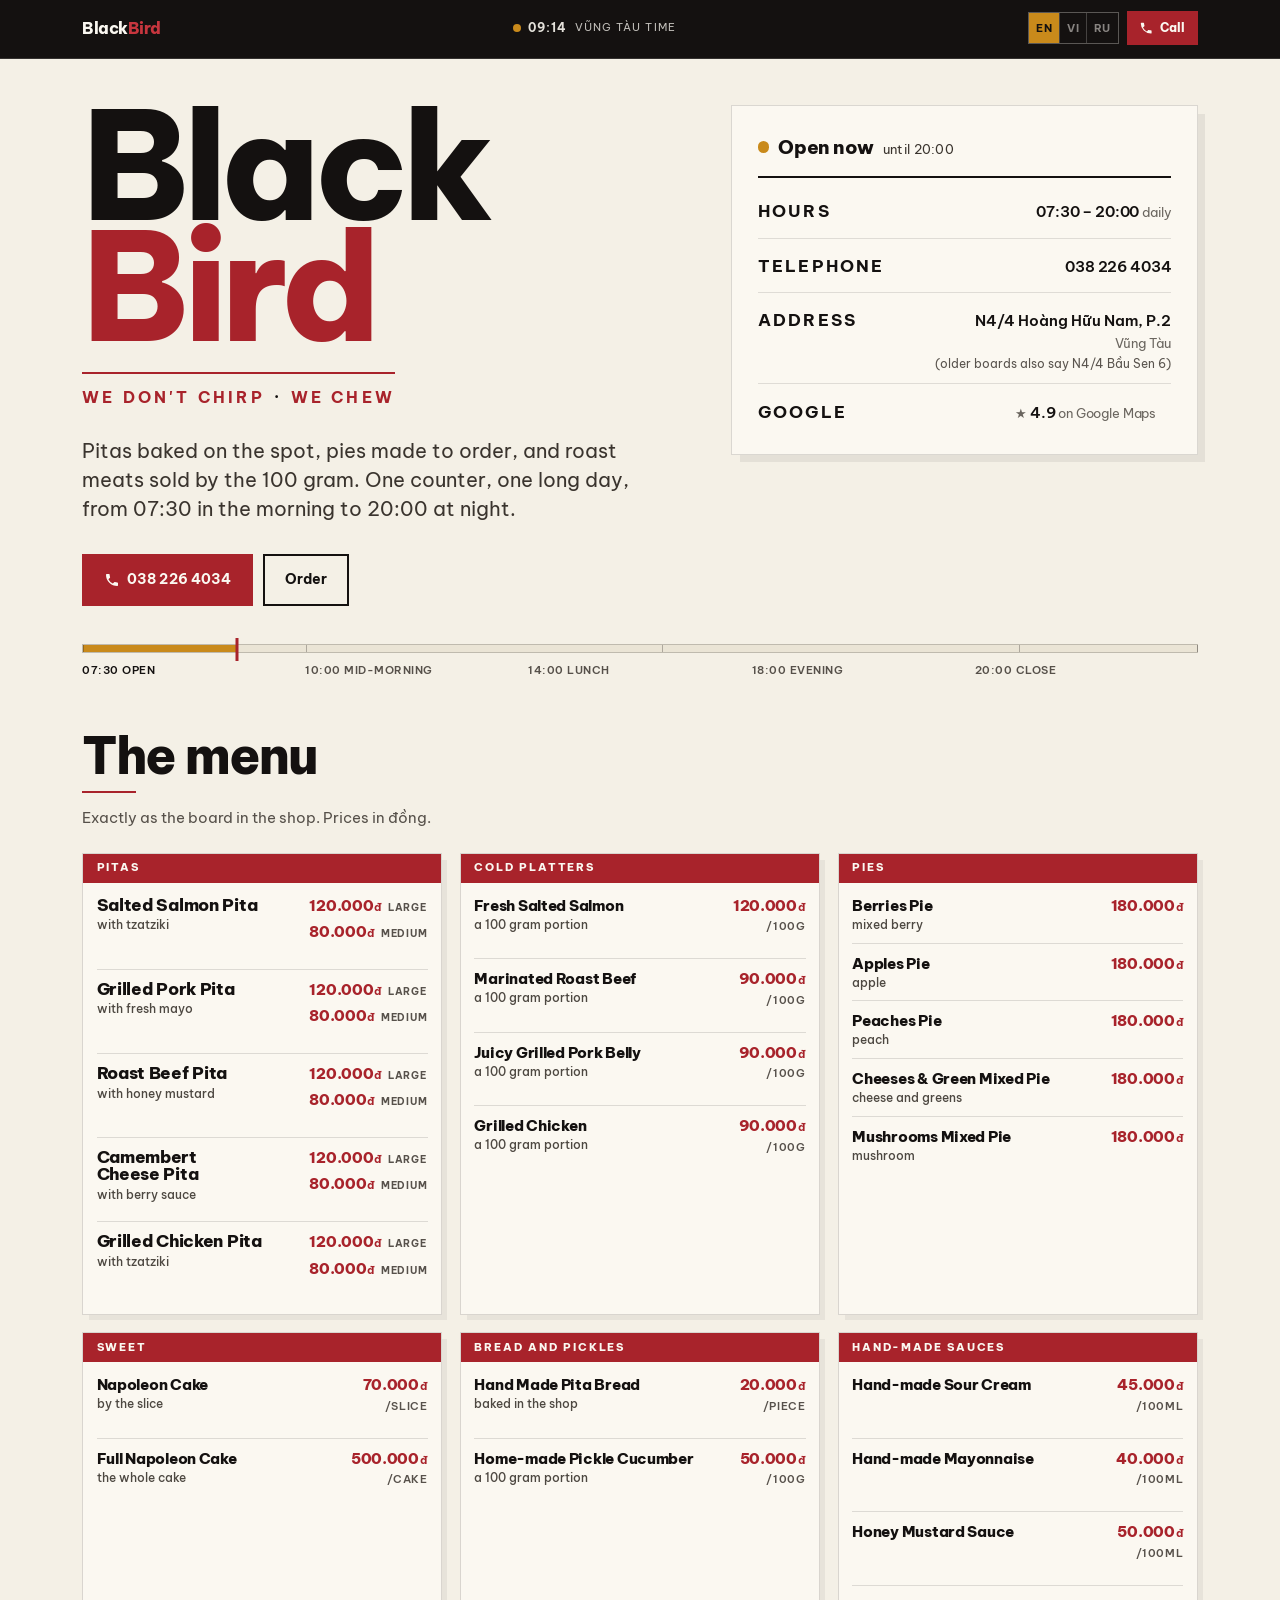
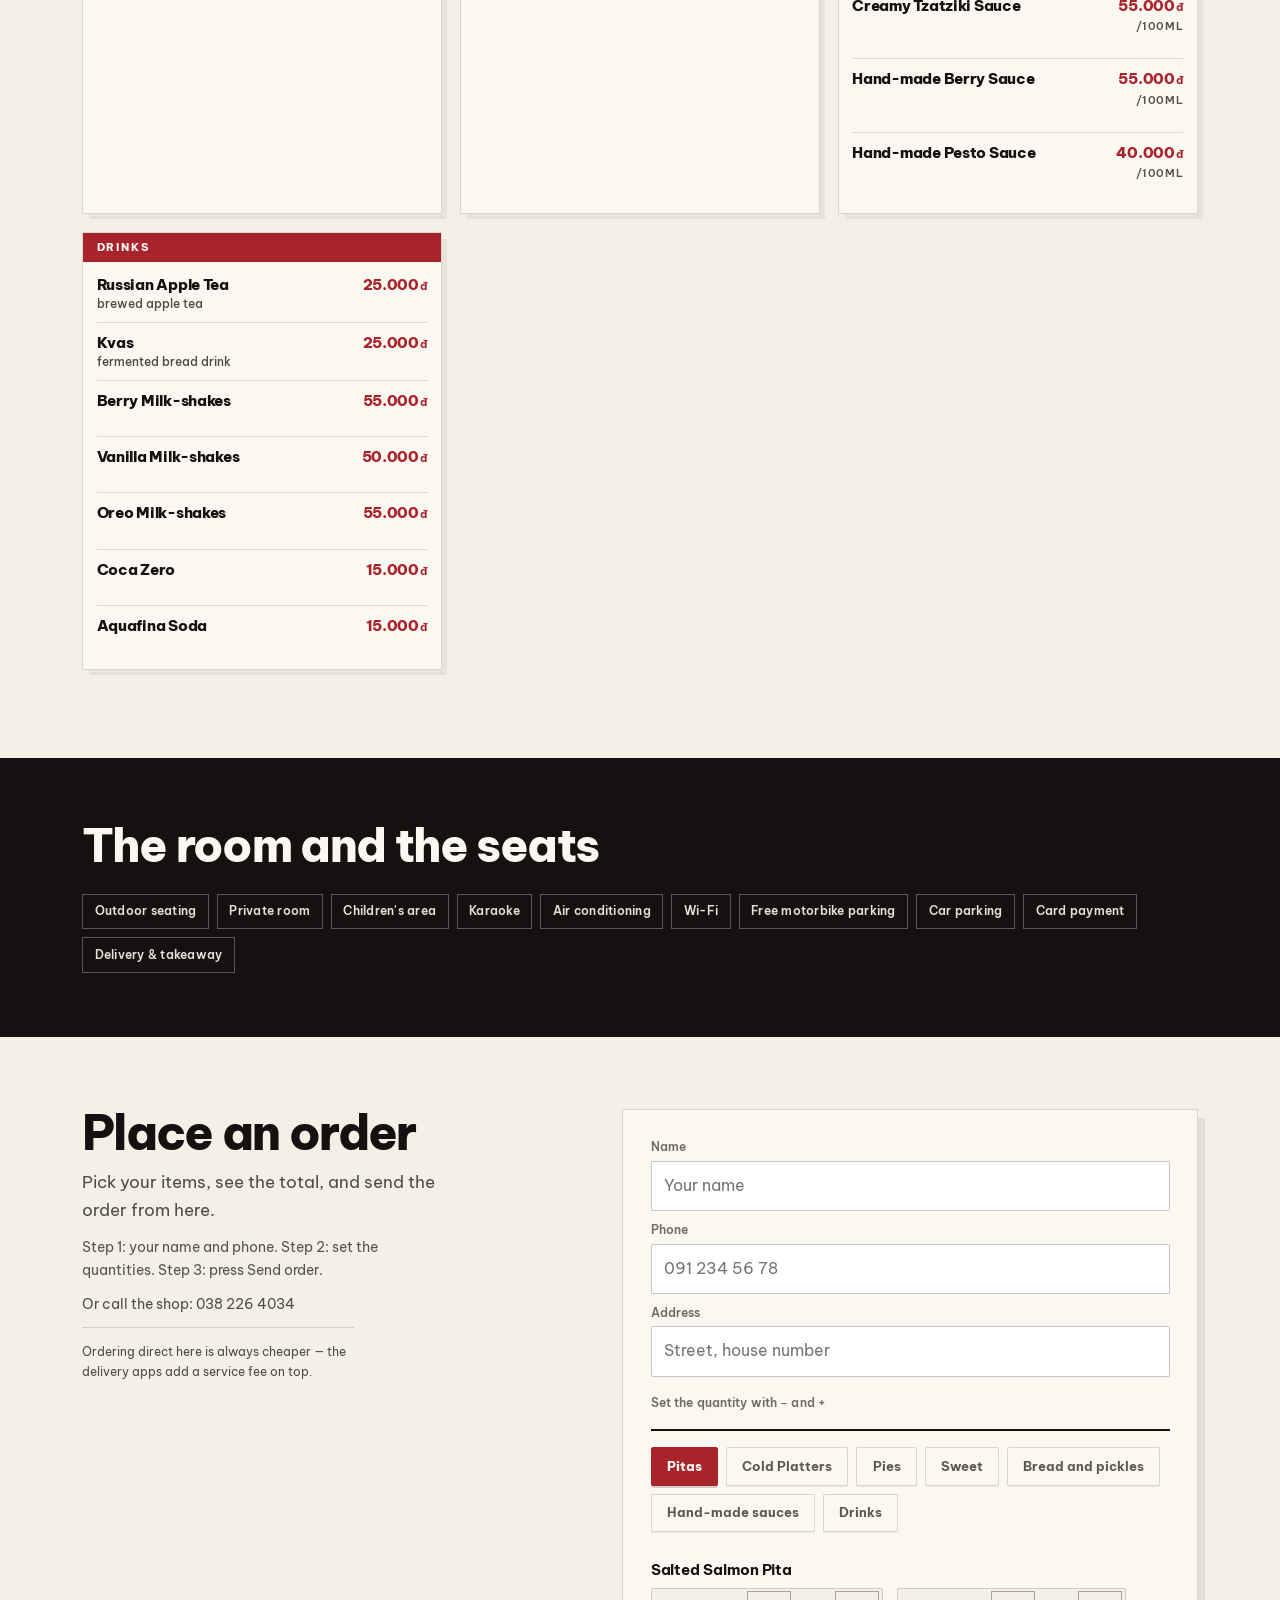
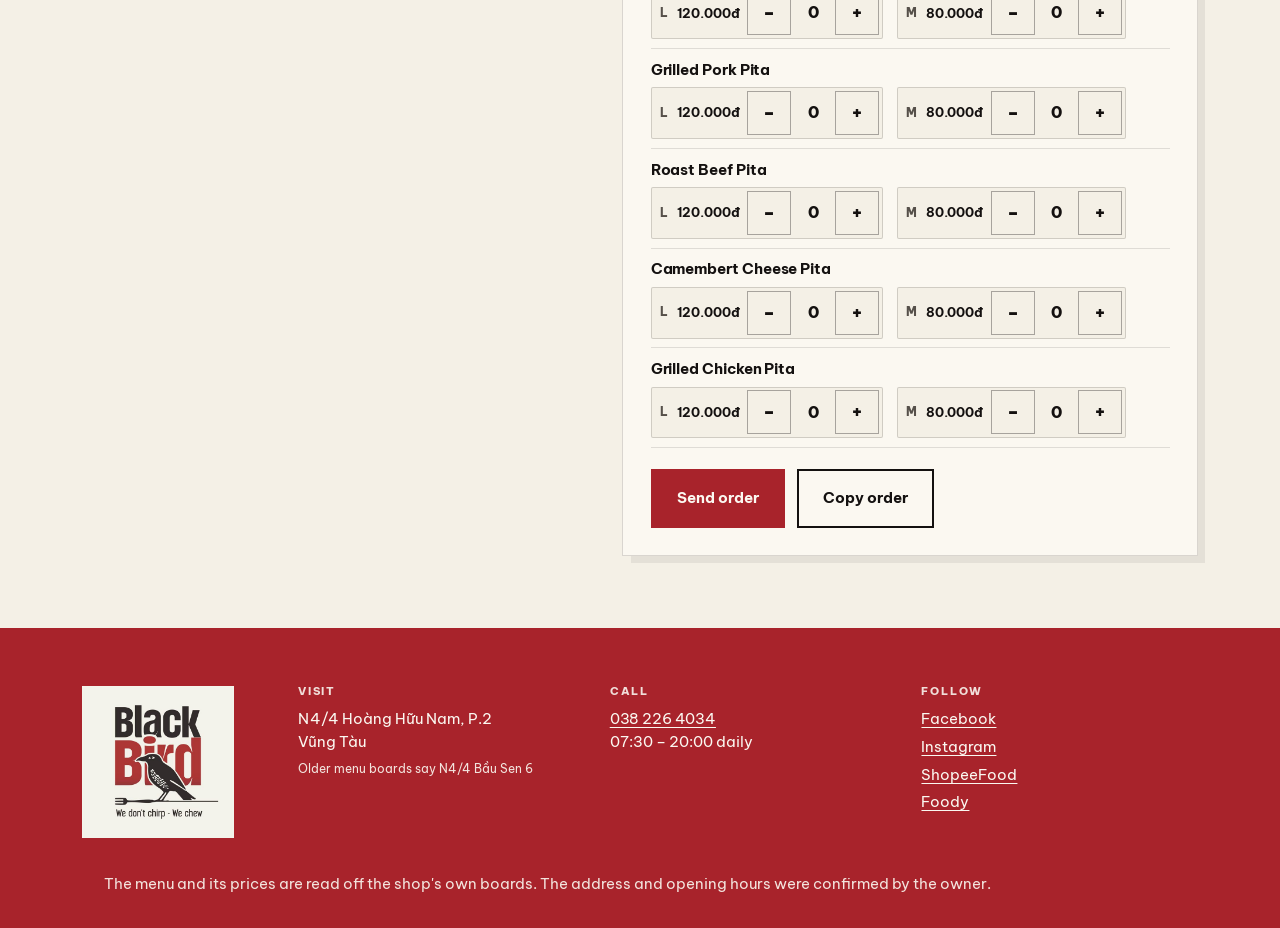
==== index.html @ 35cd8e2a "One-tap bank payment: VietQR app-to-app deeplink on the pay panel After the order reaches the shop, " ====
<!DOCTYPE html>
<html lang="en" data-lang="en">
<!--
THESIS — Black Bird is one counter that stays open all day, 07:30 to 20:00, and
the only artefact that says so is the printed boards behind it. The page draws
that span as a live track with the visitor's own Vũng Tàu clock on it, and sets
the shop's real items and real prices beneath it. It refuses the category
default — a centred photo, a serif welcome, a rounded booking button, and
adjectives about cosy.

OWN-WORLD — The shop's own material read at full strength: bone-cream plaster
ground #F4F0E6, the board's crimson #A8232B owning whole regions rather than
accenting, board-black #141110, and one marigold #C98A1B spent only on the
"open right now" signal. 1px crimson and 1px black rules, square corners, no
shadows but one soft deep-plaster drop. Component grammar is the menu board: a
crimson bar, then rows of English name / Vietnamese ticket / dotted leader /
price in tabular figures, exactly as the board prints them. The crow standing on
a fork is redrawn from the board as inline SVG, not borrowed.

STORY — In one viewport a first-time visitor learns: this is Black Bird, a counter
at N4/4 Bầu Sen 6, Ward 2, Vũng Tàu; it says "We don't chirp — we chew"; it is
open or closed right now and until when; a salted salmon pita costs 85.000đ; and
it answers 038 226 4034. Nothing here is invented — every name, price and number
is lifted from the shop's own board and its own listings. The room is a mix of
Russian and Vietnamese regulars, so the page carries all three languages:
English first, Vietnamese second, Russian third, switched in place.

FIRST VIEWPORT — A 56px board-black bar: fork-and-crow mark and wordmark left,
the day-strip in the middle, the EN/VI/RU toggle and a crimson call button
right. Beneath, full-bleed on bone-cream, the wordmark set enormous and stacked
as the board sets it — Black in board-black over Bird in crimson — with WE DON'T
CHIRP · WE CHEW in tracked crimson caps on a crimson rule. To its right, the
readout constellation: open/closed with the closing time, the phone, the
address, the Google rating. The hero's lower third is already the first rows of
the real menu, so density and real prices are visible before any scroll.

FORM — Grounded candidate 7 of 7 (the all-day programme: one room, three
shifts), the direction assigned by concept-seed key f4ddcfb7. Code-led: no
decision comp, and no stock photography. The page ships with no images at all —
the earlier photo set was wrong (a burger, among other mismatches) and has been
removed rather than patched. assets/img/ is empty and waiting for the owner's
own pictures.

ORDER — not a reservation form. The shop is a walk-in counter, so the page takes
an order: quantities on the real items, a running total in đồng, and a list to
read down the phone. No server, and none pretended. Payment — a Telegram bot and
VietQR — is a later step; see PRODUCT.md.

FINISH — unreviewed and undocumented is unfinished; this build ends with the
finish review, the verdict, and DESIGN.md.
-->
<head>
<meta charset="utf-8">
<meta name="viewport" content="width=device-width, initial-scale=1, viewport-fit=cover">
<title>Black Bird — Pitas &amp; Sandwiches, N4/4 Hoàng Hữu Nam, Vũng Tàu</title>
<meta name="description" data-vi="Bánh mì pita nướng tại chỗ, bánh nướng tươi và thịt nướng theo 100 gram tại N4/4 Hoàng Hữu Nam, P.2 Vũng Tàu. Mở 7:30 – 20:00 hằng ngày." data-en="Pitas baked on the spot, pies made to order and roast meats by the 100 gram at N4/4 Hoàng Hữu Nam, Ward 2, Vũng Tàu. Open 7:30 – 20:00 daily." data-ru="Питы пекут на месте, пироги готовят на заказ и жареное мясо на 100 грамм. N4/4 Hoàng Hữu Nam, П.2, Вунгтау. Открыто 7:30 – 20:00 ежедневно.">
<meta name="theme-color" content="#141110">
<link rel="preconnect" href="https://fonts.gstatic.com" crossorigin>
<link rel="stylesheet" href="https://fonts.googleapis.com/css2?family=Be+Vietnam+Pro:wght@400;500;700;800&display=swap">
<link rel="stylesheet" href="assets/style.css">
<link rel="icon" href="assets/img/logo-crimson.jpg">
</head>
<body>

<a class="skip" href="#menu" data-vi="Đến thực đơn" data-en="Skip to the menu" data-ru="Перейти к меню">Skip to the menu</a>

<!-- ============ BAR ============ -->
<header class="bar" id="bar">
  <div class="bar__in">
    <a class="bar__mark" href="#top" aria-label="Black Bird">
      <span class="bar__name">Black<span class="bar__name-b">Bird</span></span>
    </a>

    <div class="clock" id="clock" data-open="true">
      <span class="clock__dot" aria-hidden="true"></span>
      <span class="clock__t" id="stripClock">—</span>
      <span class="clock__l" data-vi="giờ Vũng Tàu" data-en="Vũng Tàu time" data-ru="время Вунгтау">Vũng Tàu time</span>
    </div>

    <div class="bar__act">
      <div class="langs" role="group" aria-label="Language">
        <button type="button" data-setlang="en" aria-pressed="true">EN</button>
        <button type="button" data-setlang="vi" aria-pressed="false">VI</button>
        <button type="button" data-setlang="ru" aria-pressed="false">RU</button>
      </div>
      <a class="call" href="tel:+84382264034">
        <svg viewBox="0 0 24 24" aria-hidden="true" focusable="false"><path d="M6.6 10.8a15 15 0 0 0 6.6 6.6l2.2-2.2c.3-.3.7-.4 1-.2 1.2.4 2.4.6 3.6.6.6 0 1 .4 1 1V20c0 .6-.4 1-1 1A17 17 0 0 1 3 4c0-.6.4-1 1-1h3.5c.6 0 1 .4 1 1 0 1.3.2 2.5.6 3.6.1.4 0 .8-.2 1l-2.3 2.2Z" fill="currentColor"/></svg>
        <span data-vi="Gọi điện" data-en="Call" data-ru="Позвонить">Call</span>
      </a>
    </div>
  </div>
  <div class="bar__prog" id="prog" aria-hidden="true"></div>
</header>

<main id="top">

<!-- ============ SKY / HERO ============ -->
<section class="hero">
  <div class="hero__grid">

    <div class="hero__id">
      <h1 class="wordmark">
        <span class="wordmark__a">Black</span>
        <span class="wordmark__b">Bird</span>
      </h1>
      <p class="tagline"><span data-vi="Chúng tôi không hót" data-en="We don't chirp" data-ru="Мы не поём">We don't chirp</span> <i>·</i> <span data-vi="chúng tôi nhai" data-en="we chew" data-ru="мы жуём">we chew</span></p>

      <p class="lede" data-vi="Bánh mì pita nướng ngay tại chỗ, bánh nướng làm theo yêu cầu và thịt nướng bán theo 100 gram. Một quán, một ngày dài, từ 7:30 sáng đến 20:00 tối." data-en="Pitas baked on the spot, pies made to order, and roast meats sold by the 100 gram. One counter, one long day, from 07:30 in the morning to 20:00 at night." data-ru="Питы пекут на месте, пироги готовят на заказ, а жареное мясо продаётся на 100 грамм. Одно место, один долгий день, с 07:30 утра до 20:00 вечера.">Pitas baked on the spot, pies made to order, and roast meats sold by the 100 gram. One counter, one long day, from 07:30 in the morning to 20:00 at night.</p>

      <div class="hero__cta">
        <a class="btn btn--solid" href="tel:+84382264034">
          <svg viewBox="0 0 24 24" aria-hidden="true" focusable="false"><path d="M6.6 10.8a15 15 0 0 0 6.6 6.6l2.2-2.2c.3-.3.7-.4 1-.2 1.2.4 2.4.6 3.6.6.6 0 1 .4 1 1V20c0 .6-.4 1-1 1A17 17 0 0 1 3 4c0-.6.4-1 1-1h3.5c.6 0 1 .4 1 1 0 1.3.2 2.5.6 3.6.1.4 0 .8-.2 1l-2.3 2.2Z" fill="currentColor"/></svg>
          038 226 4034
        </a>
        <a class="btn" href="#order" data-vi="Đặt món" data-en="Order" data-ru="Заказать">Order</a>
      </div>
    </div>

    <!-- The readout constellation: one readout, one truth. -->
    <div class="readout">
      <div class="readout__state" id="state" data-state="unknown">
        <span class="readout__dot" aria-hidden="true"></span>
        <span class="readout__word" id="stateWord">—</span>
        <span class="readout__until" id="stateUntil"></span>
      </div>
      <p class="sr-only" id="stateLive" aria-live="polite"></p>

      <dl class="facts">
        <div class="facts__row">
          <dt data-vi="Giờ mở cửa" data-en="Hours" data-ru="Часы работы">Hours</dt>
          <dd class="num">07:30 – 20:00 <span data-vi="hằng ngày" data-en="daily" data-ru="ежедневно">daily</span></dd>
        </div>
        <div class="facts__row">
          <dt data-vi="Điện thoại" data-en="Telephone" data-ru="Телефон">Telephone</dt>
          <dd><a href="tel:+84382264034" class="num">038 226 4034</a></dd>
        </div>
        <div class="facts__row">
          <dt data-vi="Địa chỉ" data-en="Address" data-ru="Адрес">Address</dt>
          <dd>
            <a class="addr" href="https://www.google.com/maps/search/?api=1&amp;query=10.3363636%2C107.0844276&amp;query_place_id=0x31756f9afbec0ec1%3A0x51e1dd8ea3675396" target="_blank" rel="noopener">
              N4/4 Hoàng Hữu Nam, P.2<br><span data-vi="Vũng Tàu" data-en="Vũng Tàu" data-ru="Вунгтау">Vũng Tàu</span>
              <em data-vi="(bảng menu cũng ghi N4/4 Bầu Sen 6)" data-en="(older boards also say N4/4 Bầu Sen 6)" data-ru="(на старых меню также указано N4/4 Bầu Sen 6)">(older boards also say N4/4 Bầu Sen 6)</em>
            </a>
          </dd>
        </div>
        <div class="facts__row">
          <dt>Google</dt>
          <dd class="num">
            <!-- The rating was a dead end: a number with nothing to press.
                 Same destination as the address above — the place's own
                 Google page, not a map centred on a pin, so the visitor
                 lands on the reviews, the photos and the hours. -->
            <a class="rating" href="https://www.google.com/maps/search/?api=1&amp;query=10.3363636%2C107.0844276&amp;query_place_id=0x31756f9afbec0ec1%3A0x51e1dd8ea3675396" target="_blank" rel="noopener">
              <span class="rating__star" aria-hidden="true">★</span> 4.9
              <span data-vi="Trên Google Maps" data-en="on Google Maps" data-ru="на Google Maps">on Google Maps</span>
            </a>
          </dd>
        </div>
      </dl>
    </div>
  </div>

  <!-- The day-strip: the shop's one true time fact, and the page's spine.
       These are clock positions, not a production schedule — the boards give
       no per-item times, and the pies are made to order rather than baked on
       a morning round. -->
  <div class="day" id="day">
    <div class="day__track">
      <span class="day__fill" id="dayFill"></span>
      <span class="day__now" id="dayNow"></span>
      <span class="day__tick" style="--at:0%"></span>
      <span class="day__tick" style="--at:20%"></span>
      <span class="day__tick" style="--at:52%"></span>
      <span class="day__tick" style="--at:84%"></span>
      <span class="day__tick" style="--at:100%"></span>
    </div>
    <ol class="day__shifts">
      <li style="--at:0%"    data-vi="07:30 Mở cửa" data-en="07:30 Open" data-ru="07:30 Открыто">07:30 Open</li>
      <li style="--at:20%"   data-vi="10:00 Buổi sáng" data-en="10:00 Mid-morning" data-ru="10:00 Утро">10:00 Mid-morning</li>
      <li style="--at:52%"   data-vi="14:00 Buổi trưa" data-en="14:00 Lunch" data-ru="14:00 Обед">14:00 Lunch</li>
      <li style="--at:84%"   data-vi="18:00 Buổi tối" data-en="18:00 Evening" data-ru="18:00 Вечер">18:00 Evening</li>
      <li style="--at:100%"  data-vi="20:00 Đóng cửa" data-en="20:00 Close" data-ru="20:00 Закрыто">20:00 Close</li>
    </ol>
  </div>
</section>

<!-- ============ MENU ============ -->
<section class="menu" id="menu">
  <div class="menu__head">
    <h2 data-vi="Thực đơn" data-en="The menu" data-ru="Меню">The menu</h2>
    <p class="menu__note" data-vi="Đúng như bảng thực đơn tại quán. Giá niêm yết bằng đồng." data-en="Exactly as the board in the shop. Prices in đồng." data-ru="Как на доске в зале. Цены в донгах.">Exactly as the board in the shop. Prices in đồng.</p>
  </div>

  <!-- The board, as category cards. Thirty items in one column is a long
       scroll; seven cards in a grid is roughly a third of the height, and
       the group a dish belongs to stops being something you have to
       remember from the last crimson bar you passed. -->
  <div class="board">

    <section class="grp">
      <h3 class="grp__h" data-vi="Bánh mì pita" data-en="Pitas" data-ru="Питы">Pitas</h3>
      <ul class="grp__list">
        <li class="row row--pita">
          <div class="row__body">
            <h4 class="row__name">Salted Salmon Pita</h4>
            <p class="row__ticket" data-vi="Bánh cá hồi muối tươi lạnh" data-en="with tzatziki" data-ru="с цатцики">with tzatziki</p>
          </div>
          <p class="row__price num row__price--two">
            <span class="row__p"><span class="row__pv">120.000<span class="row__cur">đ</span></span> <span class="row__pl" data-vi="Lớn" data-en="Large" data-ru="Большой">Large</span></span>
            <span class="row__p"><span class="row__pv">80.000<span class="row__cur">đ</span></span> <span class="row__pl" data-vi="Vừa" data-en="Medium" data-ru="Средний">Medium</span></span>
          </p>
        </li>
        <li class="row row--pita">
          <div class="row__body">
            <h4 class="row__name">Grilled Pork Pita</h4>
            <p class="row__ticket" data-vi="Bánh thịt heo nướng thơm" data-en="with fresh mayo" data-ru="со свежим майонезом">with fresh mayo</p>
          </div>
          <p class="row__price num row__price--two">
            <span class="row__p"><span class="row__pv">120.000<span class="row__cur">đ</span></span> <span class="row__pl" data-vi="Lớn" data-en="Large" data-ru="Большой">Large</span></span>
            <span class="row__p"><span class="row__pv">80.000<span class="row__cur">đ</span></span> <span class="row__pl" data-vi="Vừa" data-en="Medium" data-ru="Средний">Medium</span></span>
          </p>
        </li>
        <li class="row row--pita">
          <div class="row__body">
            <h4 class="row__name">Roast Beef Pita</h4>
            <p class="row__ticket" data-vi="Bánh thịt bò nướng mọng" data-en="with honey mustard" data-ru="с медово-горчичным соусом">with honey mustard</p>
          </div>
          <p class="row__price num row__price--two">
            <span class="row__p"><span class="row__pv">120.000<span class="row__cur">đ</span></span> <span class="row__pl" data-vi="Lớn" data-en="Large" data-ru="Большой">Large</span></span>
            <span class="row__p"><span class="row__pv">80.000<span class="row__cur">đ</span></span> <span class="row__pl" data-vi="Vừa" data-en="Medium" data-ru="Средний">Medium</span></span>
          </p>
        </li>
        <li class="row row--pita">
          <div class="row__body">
            <h4 class="row__name">Camembert Cheese Pita</h4>
            <p class="row__ticket" data-vi="Bánh Camembert Cheese Ý" data-en="with berry sauce" data-ru="с ягодным соусом">with berry sauce</p>
          </div>
          <p class="row__price num row__price--two">
            <span class="row__p"><span class="row__pv">120.000<span class="row__cur">đ</span></span> <span class="row__pl" data-vi="Lớn" data-en="Large" data-ru="Большой">Large</span></span>
            <span class="row__p"><span class="row__pv">80.000<span class="row__cur">đ</span></span> <span class="row__pl" data-vi="Vừa" data-en="Medium" data-ru="Средний">Medium</span></span>
          </p>
        </li>
        <li class="row row--pita">
          <div class="row__body">
            <h4 class="row__name">Grilled Chicken Pita</h4>
            <p class="row__ticket" data-vi="Bánh thịt gà nướng thơm" data-en="with tzatziki" data-ru="с цатцики">with tzatziki</p>
          </div>
          <p class="row__price num row__price--two">
            <span class="row__p"><span class="row__pv">120.000<span class="row__cur">đ</span></span> <span class="row__pl" data-vi="Lớn" data-en="Large" data-ru="Большой">Large</span></span>
            <span class="row__p"><span class="row__pv">80.000<span class="row__cur">đ</span></span> <span class="row__pl" data-vi="Vừa" data-en="Medium" data-ru="Средний">Medium</span></span>
          </p>
        </li>
      </ul>
    </section>

    <section class="grp">
      <h3 class="grp__h" data-vi="Mâm lạnh" data-en="Cold Platters" data-ru="Холодные закуски">Cold Platters</h3>
      <ul class="grp__list">
        <li class="row">
          <div class="row__body">
            <h4 class="row__name">Fresh Salted Salmon</h4>
            <p class="row__ticket" data-vi="Cá hồi muối tươi" data-en="a 100 gram portion" data-ru="порция 100 грамм">a 100 gram portion</p>
          </div>
          <p class="row__price num">120.000<span class="row__cur">đ</span><span class="row__per">/100g</span></p>
        </li>
        <li class="row">
          <div class="row__body">
            <h4 class="row__name">Marinated Roast Beef</h4>
            <p class="row__ticket" data-vi="Bò nướng mọng kiểu Âu" data-en="a 100 gram portion" data-ru="порция 100 грамм">a 100 gram portion</p>
          </div>
          <p class="row__price num">90.000<span class="row__cur">đ</span><span class="row__per">/100g</span></p>
        </li>
        <li class="row">
          <div class="row__body">
            <h4 class="row__name">Juicy Grilled Pork Belly</h4>
            <p class="row__ticket" data-vi="Thịt heo ba rọt nướng" data-en="a 100 gram portion" data-ru="порция 100 грамм">a 100 gram portion</p>
          </div>
          <p class="row__price num">90.000<span class="row__cur">đ</span><span class="row__per">/100g</span></p>
        </li>
        <li class="row">
          <div class="row__body">
            <h4 class="row__name">Grilled Chicken</h4>
            <p class="row__ticket" data-vi="Gà nướng thơm" data-en="a 100 gram portion" data-ru="порция 100 грамм">a 100 gram portion</p>
          </div>
          <p class="row__price num">90.000<span class="row__cur">đ</span><span class="row__per">/100g</span></p>
        </li>
      </ul>
    </section>

    <section class="grp">
      <h3 class="grp__h" data-vi="Bánh nướng" data-en="Pies" data-ru="Пироги">Pies</h3>
      <ul class="grp__list">
        <li class="row">
          <div class="row__body">
            <h4 class="row__name">Berries Pie</h4>
            <p class="row__ticket" data-vi="Bánh nướng quả mọng" data-en="mixed berry" data-ru="смешанные ягоды">mixed berry</p>
          </div>
          <p class="row__price num">180.000<span class="row__cur">đ</span></p>
        </li>
        <li class="row">
          <div class="row__body">
            <h4 class="row__name">Apples Pie</h4>
            <p class="row__ticket" data-vi="Bánh nướng táo" data-en="apple" data-ru="яблоко">apple</p>
          </div>
          <p class="row__price num">180.000<span class="row__cur">đ</span></p>
        </li>
        <li class="row">
          <div class="row__body">
            <h4 class="row__name">Peaches Pie</h4>
            <p class="row__ticket" data-vi="Bánh nướng đào" data-en="peach" data-ru="персик">peach</p>
          </div>
          <p class="row__price num">180.000<span class="row__cur">đ</span></p>
        </li>
        <li class="row">
          <div class="row__body">
            <h4 class="row__name">Cheeses &amp; Green Mixed Pie</h4>
            <p class="row__ticket" data-vi="Bánh nướng phô mai và rau mix" data-en="cheese and greens" data-ru="сыр и зелень">cheese and greens</p>
          </div>
          <p class="row__price num">180.000<span class="row__cur">đ</span></p>
        </li>
        <li class="row">
          <div class="row__body">
            <h4 class="row__name">Mushrooms Mixed Pie</h4>
            <p class="row__ticket" data-vi="Bánh nướng nấm mix" data-en="mushroom" data-ru="грибы">mushroom</p>
          </div>
          <p class="row__price num">180.000<span class="row__cur">đ</span></p>
        </li>
      </ul>
    </section>

    <section class="grp">
      <h3 class="grp__h" data-vi="Bánh ngọt" data-en="Sweet" data-ru="Сладкое">Sweet</h3>
      <ul class="grp__list">
        <li class="row">
          <div class="row__body">
            <h4 class="row__name">Napoleon Cake</h4>
            <p class="row__ticket" data-vi="Bánh Napoleon" data-en="by the slice" data-ru="по кускам">by the slice</p>
          </div>
          <p class="row__price num">70.000<span class="row__cur">đ</span><span class="row__per" data-vi="/cái" data-en="/slice" data-ru="/кусок">/slice</span></p>
        </li>
        <li class="row">
          <div class="row__body">
            <h4 class="row__name">Full Napoleon Cake</h4>
            <p class="row__ticket" data-vi="Bánh Napoleon nguyên cái" data-en="the whole cake" data-ru="весь торт целиком">the whole cake</p>
          </div>
          <p class="row__price num">500.000<span class="row__cur">đ</span><span class="row__per" data-vi="/cái" data-en="/cake" data-ru="/торт">/cake</span></p>
        </li>
      </ul>
    </section>

    <section class="grp">
      <h3 class="grp__h" data-vi="Vỏ bánh và dưa muối" data-en="Bread and pickles" data-ru="Тесто и соленья">Bread and pickles</h3>
      <ul class="grp__list">
        <li class="row">
          <div class="row__body">
            <h4 class="row__name">Hand Made Pita Bread</h4>
            <p class="row__ticket" data-vi="Vỏ bánh Pitas thủ công" data-en="baked in the shop" data-ru="выпекается в зале">baked in the shop</p>
          </div>
          <p class="row__price num">20.000<span class="row__cur">đ</span><span class="row__per" data-vi="/cái" data-en="/piece" data-ru="/шт.">/piece</span></p>
        </li>
        <li class="row">
          <div class="row__body">
            <h4 class="row__name">Home-made Pickle Cucumber</h4>
            <p class="row__ticket" data-vi="Dưa chuột muối chua" data-en="a 100 gram portion" data-ru="порция 100 грамм">a 100 gram portion</p>
          </div>
          <p class="row__price num">50.000<span class="row__cur">đ</span><span class="row__per">/100g</span></p>
        </li>
      </ul>
    </section>

    <section class="grp">
      <h3 class="grp__h" data-vi="Sốt làm tại quán" data-en="Hand-made sauces" data-ru="Соусы собственного производства">Hand-made sauces</h3>
      <ul class="grp__list">
        <li class="row">
          <div class="row__body"><h4 class="row__name">Hand-made Sour Cream</h4></div>
          <p class="row__price num">45.000<span class="row__cur">đ</span><span class="row__per">/100ml</span></p>
        </li>
        <li class="row">
          <div class="row__body"><h4 class="row__name">Hand-made Mayonnaise</h4></div>
          <p class="row__price num">40.000<span class="row__cur">đ</span><span class="row__per">/100ml</span></p>
        </li>
        <li class="row">
          <div class="row__body"><h4 class="row__name">Honey Mustard Sauce</h4></div>
          <p class="row__price num">50.000<span class="row__cur">đ</span><span class="row__per">/100ml</span></p>
        </li>
        <li class="row">
          <div class="row__body"><h4 class="row__name">Creamy Tzatziki Sauce</h4></div>
          <p class="row__price num">55.000<span class="row__cur">đ</span><span class="row__per">/100ml</span></p>
        </li>
        <li class="row">
          <div class="row__body"><h4 class="row__name">Hand-made Berry Sauce</h4></div>
          <p class="row__price num">55.000<span class="row__cur">đ</span><span class="row__per">/100ml</span></p>
        </li>
        <li class="row">
          <div class="row__body"><h4 class="row__name">Hand-made Pesto Sauce</h4></div>
          <p class="row__price num">40.000<span class="row__cur">đ</span><span class="row__per">/100ml</span></p>
        </li>
      </ul>
    </section>

    <section class="grp">
      <h3 class="grp__h" data-vi="Đồ uống" data-en="Drinks" data-ru="Напитки">Drinks</h3>
      <ul class="grp__list">
        <li class="row">
          <div class="row__body">
            <h4 class="row__name">Russian Apple Tea</h4>
            <p class="row__ticket" data-vi="Nước đun táo giãi nhiệt" data-en="brewed apple tea" data-ru="яблочный чай">brewed apple tea</p>
          </div>
          <p class="row__price num">25.000<span class="row__cur">đ</span></p>
        </li>
        <li class="row">
          <div class="row__body">
            <h4 class="row__name">Kvas</h4>
            <p class="row__ticket" data-vi="Nước lúa mạch lên men" data-en="fermented bread drink" data-ru="квас, сброженный напиток">fermented bread drink</p>
          </div>
          <p class="row__price num">25.000<span class="row__cur">đ</span></p>
        </li>
        <li class="row">
          <div class="row__body"><h4 class="row__name">Berry Milk-shakes</h4></div>
          <p class="row__price num">55.000<span class="row__cur">đ</span></p>
        </li>
        <li class="row">
          <div class="row__body"><h4 class="row__name">Vanilla Milk-shakes</h4></div>
          <p class="row__price num">50.000<span class="row__cur">đ</span></p>
        </li>
        <li class="row">
          <div class="row__body"><h4 class="row__name">Oreo Milk-shakes</h4></div>
          <p class="row__price num">55.000<span class="row__cur">đ</span></p>
        </li>
        <li class="row">
          <div class="row__body"><h4 class="row__name">Coca Zero</h4></div>
          <p class="row__price num">15.000<span class="row__cur">đ</span></p>
        </li>
        <li class="row">
          <div class="row__body"><h4 class="row__name">Aquafina Soda</h4></div>
          <p class="row__price num">15.000<span class="row__cur">đ</span></p>
        </li>
      </ul>
    </section>

  </div>
</section>

<!-- ============ ROOM ============ -->
<section class="room">
  <div class="room__in">
    <h2 data-vi="Phòng và chỗ ngồi" data-en="The room and the seats" data-ru="Зал и места">The room and the seats</h2>
    <ul class="tags">
      <li data-vi="Ghế ngoài trời" data-en="Outdoor seating" data-ru="Места снаружи">Outdoor seating</li>
      <li data-vi="Phòng riêng" data-en="Private room" data-ru="Отдельный зал">Private room</li>
      <li data-vi="Chỗ chơi cho trẻ em" data-en="Children's area" data-ru="Детская зона">Children's area</li>
      <li data-vi="Karaoke" data-en="Karaoke" data-ru="Караоке">Karaoke</li>
      <li data-vi="Máy lạnh" data-en="Air conditioning" data-ru="Кондиционер">Air conditioning</li>
      <li>Wi-Fi</li>
      <li data-vi="Giữ xe máy miễn phí" data-en="Free motorbike parking" data-ru="Бесплатная парковка мотоциклов">Free motorbike parking</li>
      <li data-vi="Có bãi để ô tô" data-en="Car parking" data-ru="Парковка для авто">Car parking</li>
      <li data-vi="Thẻ tín dụng" data-en="Card payment" data-ru="Оплата картой">Card payment</li>
      <li data-vi="Giao hàng &amp; mang về" data-en="Delivery &amp; takeaway" data-ru="Доставка и с собой">Delivery &amp; takeaway</li>
    </ul>
  </div>
</section>

<!-- ============ ORDER ============ -->
<section class="order" id="order">
  <div class="order__in">
    <div class="order__side">
      <h2 data-vi="Đặt món" data-en="Place an order" data-ru="Сделать заказ">Place an order</h2>
      <p data-vi="Chọn món, xem tổng tiền, rồi gửi đơn ngay từ đây." data-en="Pick your items, see the total, and send the order from here." data-ru="Выберите блюда, узнайте итог и отправьте заказ прямо отсюда.">Pick your items, see the total, and send the order from here.</p>
      <p class="order__steps" data-vi="Bước 1: điền tên và số điện thoại. Bước 2: chỉnh số lượng. Bước 3: bấm Gửi đơn." data-en="Step 1: your name and phone. Step 2: set the quantities. Step 3: press Send order." data-ru="Шаг 1: имя и телефон. Шаг 2: укажите количество. Шаг 3: нажмите Отправить заказ.">Step 1: your name and phone. Step 2: set the quantities. Step 3: press Send order.</p>
            <p class="order__alt" data-vi="Hoặc gọi cho quán: 038 226 4034" data-en="Or call the shop: 038 226 4034" data-ru="Или позвоните: 038 226 4034">Or call the shop: <a href="tel:+843****4034">038 226 4034</a></p>
      <p class="order__note" data-vi="Đặt trực tiếp tại đây luôn rẻ hơn — các ứng dụng giao hàng cộng thêm phí dịch vụ." data-en="Ordering direct here is always cheaper — the delivery apps add a service fee on top." data-ru="Заказ напрямую здесь всегда дешевле — приложения доставки добавляют плату за сервис.">Ordering direct here is always cheaper — the delivery apps add a service fee on top.</p>
    </div>

    <div class="order__box">
      <!-- Who to call back. Orders go to a group chat where several people
           read them, so the message has to say who wants the food. -->
      <div class="order__who">
        <label class="who__f">
          <span data-vi="Tên" data-en="Name" data-ru="Имя">Name</span>
          <input id="custName" type="text" autocomplete="name" enterkeyhint="next"
                 data-vi-ph="Tên của bạn" data-en-ph="Your name" data-ru-ph="Ваше имя">
        </label>
        <label class="who__f">
          <span data-vi="Điện thoại" data-en="Phone" data-ru="Телефон">Phone</span>
          <input id="custPhone" type="tel" inputmode="tel" autocomplete="tel" enterkeyhint="next"
                 data-vi-ph="091 234 56 78" data-en-ph="091 234 56 78" data-ru-ph="091 234 56 78">
        </label>
        <label class="who__f">
          <span data-vi="Địa chỉ" data-en="Address" data-ru="Адрес">Address</span>
          <input id="custAddress" type="text" autocomplete="street-address" enterkeyhint="done"
                 data-vi-ph="Đường, số nhà" data-en-ph="Street, house number" data-ru-ph="Улица, дом">
        </label>
      </div>

      <p class="order__picklabel" data-vi="Chỉnh số lượng bằng − và +" data-en="Set the quantity with − and +" data-ru="Укажите количество кнопками − и +">Set the quantity with − and +</p>
      <div class="order__list" id="orderList">
        <!-- built from the same items and prices as the board -->
      </div>

      <div class="order__sum" id="orderSum" hidden>
        <p class="order__count" id="orderCount"></p>
        <ul class="order__lines" id="orderLines"></ul>
        <p class="order__total">
          <span data-vi="Tổng" data-en="Total" data-ru="Итого">Total</span>
          <span class="num" id="orderTotal">0đ</span>
        </p>
        <p class="order__hint" data-vi="Bấm Gửi đơn để gửi danh sách này qua Telegram tới quán." data-en="Press Send order to send this list to the shop over Telegram." data-ru="Нажмите Отправить заказ, чтобы отправить этот список в заведение через Telegram.">Press Send order to send this list to the shop over Telegram.</p>
      </div>

      <!-- The buttons live under the total, not up in the side column with
           the prose. A visitor reads down the list, reaches the money, and
           the action is right there — and on a phone it is no longer the
           thing the sticky dock can cover, which is what made it feel
           unpressable at the bottom of a long list. -->
      <div class="order__acts">
        <button class="btn btn--solid btn--lg" type="button" id="sendOrder" data-vi="Gửi đơn" data-en="Send order" data-ru="Отправить заказ">Send order</button>
        <button class="btn btn--lg" type="button" id="copyOrder" data-vi="Chép đơn" data-en="Copy order" data-ru="Скопировать заказ">Copy order</button>
      </div>

      <!-- Appears only after the order reaches the shop, filled by the
           worker's answer. Hidden until then, because a number the shop
           does not know about yet is not a payment instruction. -->
      <div class="pay" id="payBox" hidden>
        <h4 class="pay__title" id="payTitle" data-vi="Bước 2 — thanh toán chuyển khoản" data-en="Step 2 — pay by bank transfer" data-ru="Шаг 2 — оплата переводом">Step 2 — pay by bank transfer</h4>
        <p class="pay__step" id="payStep" data-vi="Mở app ngân hàng và quét mã QR, hoặc chép nội dung chuyển khoản." data-en="Open your banking app and scan the QR, or copy the transfer memo below." data-ru="Откройте приложение банка, отсканируйте QR или скопируйте назначение перевода.">Open your banking app and scan the QR, or copy the memo below.</p>
        <div class="pay__body">
          <img class="pay__qr" id="payQr" src="" alt="VietQR" width="240" height="240" loading="lazy">
          <div class="pay__right">
            <a class="btn btn--solid btn--pay" id="payOpen" href="#" target="_blank" rel="noopener" hidden
               data-vi="Thanh toán trong app" data-en="Pay in your bank app" data-ru="Оплатить в приложении">Pay in your bank app</a>
            <dl class="pay__rows">
            <dt data-vi="Số tiền" data-en="Amount" data-ru="Сумма">Amount</dt>
            <dd class="num" id="payAmount">—</dd>
            <dt data-vi="Nội dung chuyển khoản" data-en="Transfer memo" data-ru="Назначение перевода">Transfer memo</dt>
            <dd class="num"><span id="payMemoVal">—</span>
              <button class="pay__copy" type="button" id="payMemoCopy" data-vi="Chép" data-en="Copy" data-ru="Копир">Copy</button></dd>
            <dt data-vi="Số tài khoản" data-en="Account" data-ru="Счёт">Account</dt>
            <dd class="num" id="payAcctVal">—</dd>
            <dt data-vi="Người nhận" data-en="Holder" data-ru="Получатель">Holder</dt>
            <dd id="payHolderVal">—</dd>
            </dl>
          </div>
        </div>
        <p class="pay__who" id="payWho" data-vi="Cửa hàng xác nhận chuyển khoản và bắt đầu làm đơn." data-en="The shop confirms the transfer on their side and starts the order." data-ru="Магазин увидит перевод и начнёт заказ.">The shop confirms the transfer on their side and starts the order.</p>
      </div>
    </div>
  </div>
</section>

</main>

<!-- ============ FOOT ============ -->
<footer class="foot">
  <div class="foot__in">
    <div class="foot__mark">
      <img class="foot__logo" src="assets/img/logo.jpg" width="520" height="520" loading="lazy" decoding="async" alt="Black Bird — We don't chirp, we chew">
    </div>

    <div class="foot__cols">
      <div>
        <h4 data-vi="Ghé quán" data-en="Visit" data-ru="Приходите">Visit</h4>
      <p>N4/4 Hoàng Hữu Nam, P.2<br><span data-vi="Vũng Tàu" data-en="Vũng Tàu" data-ru="Вунгтау">Vũng Tàu</span></p>
      <p class="foot__alt" data-vi="Các bảng menu cũ ghi N4/4 Bầu Sen 6" data-en="Older menu boards say N4/4 Bầu Sen 6" data-ru="На старых меню указано N4/4 Bầu Sen 6">Older menu boards say N4/4 Bầu Sen 6</p>
      </div>
      <div>
        <h4 data-vi="Gọi" data-en="Call" data-ru="Звонок">Call</h4>
        <p><a href="tel:+84382264034" class="num">038 226 4034</a></p>
        <p>07:30 – 20:00 <span data-vi="hằng ngày" data-en="daily" data-ru="ежедневно">daily</span></p>
      </div>
      <div>
        <h4 data-vi="Theo dõi" data-en="Follow" data-ru="Мы здесь">Follow</h4>
        <ul class="social">
          <li><a href="https://www.facebook.com/p/Black-Bird-Brunch-Bites-61583939303044/" target="_blank" rel="noopener">Facebook</a></li>
          <li><a href="https://www.instagram.com/blackbird_brunchbites/" target="_blank" rel="noopener">Instagram</a></li>
          <li><a href="https://shopeefood.vn/vung-tau/black-bird-brunch-bites-pitas-sandwiches-hoang-huu-nam" target="_blank" rel="noopener">ShopeeFood</a></li>
          <li><a href="https://www.foody.vn/vung-tau/black-bird-brunch-bites-pitas-sandwiches-hoang-huu-nam" target="_blank" rel="noopener">Foody</a></li>
        </ul>
      </div>
    </div>
  </div>
  <p class="foot__legal" data-vi="Thực đơn và giá đọc từ bảng thực đơn của quán. Địa chỉ và giờ mở cửa do chủ quán xác nhận." data-en="The menu and its prices are read off the shop's own boards. The address and opening hours were confirmed by the owner." data-ru="Меню и цены прочитаны с собственных досок заведения. Адрес и часы работы подтверждены владельцем.">The menu and its prices are read off the shop's own boards. The address and opening hours were confirmed by the owner.</p>
</footer>

<!-- Sticky mobile action bar: the one thing a hungry person wants. -->
<div class="dock" id="dock">
  <a class="dock__call" href="tel:+84382264034">
    <svg viewBox="0 0 24 24" aria-hidden="true" focusable="false"><path d="M6.6 10.8a15 15 0 0 0 6.6 6.6l2.2-2.2c.3-.3.7-.4 1-.2 1.2.4 2.4.6 3.6.6.6 0 1 .4 1 1V20c0 .6-.4 1-1 1A17 17 0 0 1 3 4c0-.6.4-1 1-1h3.5c.6 0 1 .4 1 1 0 1.3.2 2.5.6 3.6.1.4 0 .8-.2 1l-2.3 2.2Z" fill="currentColor"/></svg>
    <span data-vi="Gọi" data-en="Call" data-ru="Позвонить">Call</span>
  </a>
  <a class="dock__map" href="https://www.google.com/maps/search/?api=1&amp;query=10.3363636%2C107.0844276&amp;query_place_id=0x31756f9afbec0ec1%3A0x51e1dd8ea3675396" target="_blank" rel="noopener">
    <svg viewBox="0 0 24 24" aria-hidden="true" focusable="false"><path d="M12 2a7 7 0 0 0-7 7c0 5.2 7 13 7 13s7-7.8 7-13a7 7 0 0 0-7-7Zm0 9.5A2.5 2.5 0 1 1 12 6.5a2.5 2.5 0 0 1 0 5Z" fill="currentColor"/></svg>
    <span data-vi="Chỉ đường" data-en="Directions" data-ru="Маршрут">Directions</span>
  </a>
</div>

<script src="assets/app.js" defer></script>
</body>
</html>
---- assets/style.css ----
﻿/* ============================================================
   Black Bird — the printed board, rebuilt as a live programme.
   OWN-WORLD: bone-cream plaster #F4F0E6 · board crimson #A8232B
   owning whole regions · board-black #141110 · one marigold
   #C98A1B spent only on "open right now". 1px rules, square
   corners, one deep-plaster shadow. Component grammar is the
   menu board. Direction: concept-seed f4ddcfb7, candidate 7.
   ============================================================ */

:root{
  /* the board's own colours */
  --cream:      #F4F0E6;
  --cream-deep: #EAE4D5;
  --paper:      #FBF8F1;
  --crimson:    #A8232B;
  --crimson-lo: #C7363E;
  --crimson-dk: #7E161D;
  --black:      #141110;
  --black-soft: #3A342E;
  --marigold:   #C98A1B;
  --marigold-ink:#8A5E0E;   /* marigold darkened for text on the light paper */

  --rule: 1px solid rgba(20,17,16,.16);
  --rule-cr: 1px solid rgba(168,35,43,.34);

  --gut: clamp(1.15rem, 4.4vw, 3.25rem);
  --maxw: 1220px;

  --bar-h: 56px;

  --ease: cubic-bezier(.165,.84,.44,1);
  --fast: .22s;
  --slow: .7s;

  /* one face, four weights: Be Vietnam Pro, the typeface drawn
     for the Vietnamese language — the only reason no other face
     could serve a page that is half Vietnamese. */
  --sans: "Be Vietnam Pro", "Segoe UI", "Helvetica Neue", Arial, sans-serif;
}

*,*::before,*::after{ box-sizing:border-box; }

html{
  -webkit-text-size-adjust:100%;
  scroll-behavior:smooth;
  scroll-padding-top: calc(var(--bar-h) + 8px);
}
@media (prefers-reduced-motion: reduce){
  html{ scroll-behavior:auto; }
  *,*::before,*::after{ animation-duration:.001ms !important; animation-iteration-count:1 !important; transition-duration:.001ms !important; }
}

body{
  margin:0;
  background:var(--cream);
  color:var(--black);
  font-family:var(--sans);
  font-size:clamp(1rem,.95rem + .25vw,1.075rem);
  line-height:1.62;
  font-weight:400;
  -webkit-font-smoothing:antialiased;
  text-rendering:optimizeLegibility;
  overflow-x:hidden;
}

/* -- browser surfaces, themed from the palette -------------- */
::selection{ background:var(--crimson); color:var(--paper); }
:focus-visible{ outline:3px solid var(--crimson); outline-offset:2px; }
.foot :focus-visible, .dock :focus-visible{ outline-color:var(--marigold); }

::-webkit-scrollbar{ width:11px; height:11px; }
::-webkit-scrollbar-track{ background:var(--cream-deep); }
::-webkit-scrollbar-thumb{ background:var(--black); border:3px solid var(--cream-deep); }
::-webkit-scrollbar-thumb:hover{ background:var(--crimson); }

a{ color:inherit; }
img{ max-width:100%; display:block; }
h1,h2,h3,h4{ margin:0; font-weight:800; line-height:1.02; letter-spacing:-.022em; text-wrap:balance; }
p{ margin:0; }
ol,ul,dl,dd{ margin:0; padding:0; }
li{ list-style:none; }
button{ font:inherit; color:inherit; }

.sr-only{
  position:absolute; width:1px; height:1px; padding:0; margin:-1px;
  overflow:hidden; clip:rect(0 0 0 0); white-space:nowrap; border:0;
}
.skip{
  position:absolute; left:.5rem; top:-4rem; z-index:99;
  background:var(--black); color:var(--paper);
  padding:.7rem 1.1rem; text-decoration:none; font-weight:700;
  transition:top var(--fast) var(--ease);
}
.skip:focus{ top:.5rem; }

.num{ font-variant-numeric:tabular-nums; font-feature-settings:"tnum" 1; letter-spacing:-.01em; }

/* ============================================================
   THE CROW ON A FORK — redrawn from the shop's own board.
   ============================================================ */
/* The bar mark is the wordmark as set text, not the logo file. At 40px the
   logo raster is soft, and the lockup reads sharper as type — and it keeps
   the logo's own colour split, Black on the bar's ground, Bird in crimson. */
.bar__name{ font-weight:800; font-size:1.02rem; letter-spacing:-.03em; line-height:1; }
.bar__name-b{ color:var(--crimson-lo); }

/* ============================================================
   BAR
   ============================================================ */
.bar{
  position:sticky; top:0; z-index:60;
  background:var(--black);
  color:var(--paper);
  border-bottom:1px solid rgba(251,248,241,.14);
}
.bar__in{
  max-width:var(--maxw); margin:0 auto;
  min-height:var(--bar-h);
  padding:0 var(--gut);
  display:grid; grid-template-columns:auto 1fr auto; align-items:center; gap:clamp(.75rem,2vw,2rem);
}
.bar__mark{ display:flex; align-items:center; gap:.55rem; text-decoration:none; }

/* The bar carries the live clock and nothing else: the day-strip below it
   has the room to be read, and the scroll hairline carries the position. */
.clock{ display:flex; align-items:center; gap:.45rem; justify-self:center; }
.clock__dot{
  width:.5rem; height:.5rem; flex:none; border-radius:50%;
  background:var(--marigold);
}
.clock[data-open="false"] .clock__dot{ background:var(--crimson-lo); }
.clock__t{ font-size:.72rem; font-weight:700; letter-spacing:.09em; color:rgba(251,248,241,.9); font-variant-numeric:tabular-nums; }
.clock__l{ font-size:.68rem; letter-spacing:.1em; text-transform:uppercase; color:rgba(251,248,241,.75); white-space:nowrap; }
@media (max-width: 1080px){ .clock__l{ display:none; } }

.bar__prog{ height:2px; background:var(--crimson); width:100%; transform:scaleX(0); transform-origin:0 50%; transition:transform .12s linear; }

.bar__act{ display:flex; align-items:center; gap:.5rem; position:relative; z-index:1; }
.langs{ display:inline-flex; align-items:stretch; border:1px solid rgba(251,248,241,.3); }
.langs button{
  background:transparent; border:0; cursor:pointer;
  color:rgba(251,248,241,.5);
  padding:.34rem .42rem;
  font-size:.7rem; font-weight:700; letter-spacing:.06em;
  transition:background var(--fast) var(--ease), color var(--fast) var(--ease);
}
.langs button + button{ border-left:1px solid rgba(251,248,241,.22); }
.langs button:hover{ color:var(--paper); background:rgba(251,248,241,.1); }
.langs button[aria-pressed="true"]{ background:var(--marigold); color:var(--black); }

.call{
  display:inline-flex; align-items:center; gap:.4rem;
  background:var(--crimson); color:var(--paper);
  padding:.44rem .78rem; text-decoration:none;
  font-size:.78rem; font-weight:800; letter-spacing:.01em;
  transition:background var(--fast) var(--ease);
}
.call svg{ width:.9rem; height:.9rem; }
.call:hover{ background:var(--crimson-lo); }

/* ============================================================
   HERO — the sky band
   ============================================================ */
.hero{
  max-width:var(--maxw); margin:0 auto;
  padding:clamp(1.5rem,3.8vw,2.9rem) var(--gut) 0;
}
.hero__grid{
  display:grid; grid-template-columns:minmax(0,1.28fr) minmax(0,1fr);
  gap:clamp(1.5rem,4vw,3.5rem);
  align-items:start;
}

.wordmark{
  font-size:clamp(4.1rem,14vw,9.4rem);
  line-height:.8;
  letter-spacing:-.045em;
  display:flex; flex-direction:column;
}
.wordmark__a{ color:var(--black); }
.wordmark__b{ color:var(--crimson); }

.tagline{
  margin-top:clamp(1rem,2.4vw,1.6rem);
  padding-top:.7rem;
  border-top:2px solid var(--crimson);
  display:inline-block;
  font-size:clamp(.82rem,1.5vw,1rem);
  font-weight:700;
  letter-spacing:.2em;
  text-transform:uppercase;
  color:var(--crimson);
}
.tagline i{ font-style:normal; color:var(--black); padding:0 .1em; }

.lede{
  margin-top:clamp(1.1rem,2.4vw,1.5rem);
  max-width:46ch;
  font-size:clamp(1.02rem,.96rem + .35vw,1.22rem);
  line-height:1.5;
  color:var(--black-soft);
  text-wrap:pretty;
}

.hero__cta{ display:flex; flex-wrap:wrap; gap:.6rem; margin-top:clamp(1.3rem,2.8vw,1.9rem); }

.btn{
  display:inline-flex; align-items:center; gap:.45rem;
  padding:.78rem 1.25rem;
  background:transparent; color:var(--black);
  border:2px solid var(--black);
  text-decoration:none; cursor:pointer;
  font-size:.88rem; font-weight:700; letter-spacing:.005em;
  transition:background var(--fast) var(--ease), color var(--fast) var(--ease), border-color var(--fast) var(--ease);
}
.btn svg{ width:1rem; height:1rem; }
.btn:hover{ background:var(--black); color:var(--paper); }
.btn--solid{ background:var(--crimson); border-color:var(--crimson); color:var(--paper); }
.btn--solid:hover{ background:var(--black); border-color:var(--black); }
.btn--lg{ padding:.95rem 1.5rem; font-size:.95rem; }

/* -- the readout constellation: one readout, one truth -------- */
.readout{
  background:var(--paper);
  border:1px solid rgba(20,17,16,.14);
  box-shadow:8px 8px 0 -1px rgba(20,17,16,.07);
  padding:clamp(1.1rem,2.4vw,1.6rem);
  align-self:start;
}
.readout__state{
  display:flex; align-items:baseline; flex-wrap:wrap; gap:.5rem .6rem;
  padding-bottom:.9rem; margin-bottom:.2rem;
  border-bottom:2px solid var(--black);
}
.readout__dot{
  width:.7rem; height:.7rem; flex:none; align-self:center;
  background:var(--marigold); border-radius:50%;
  box-shadow:0 0 0 0 rgba(201,138,27,.55);
  animation:pulse 2.6s var(--ease) infinite;
}
@keyframes pulse{
  0%,100%{ box-shadow:0 0 0 0 rgba(201,138,27,.5); }
  55%{ box-shadow:0 0 0 7px rgba(201,138,27,0); }
}
.readout__word{ font-size:1.16rem; font-weight:800; letter-spacing:-.02em; }
.readout__until{ font-size:.82rem; color:var(--black-soft); letter-spacing:.02em; }

.readout[data-state="open"] .readout__word{ color:var(--marigold-ink); }
.readout[data-state="closed"]{ background:var(--black); border-color:var(--black); }
.readout[data-state="closed"] .readout__state{ border-bottom-color:rgba(251,248,241,.3); }
.readout[data-state="closed"] .readout__word{ color:var(--crimson-lo); }
.readout[data-state="closed"] .readout__until{ color:rgba(251,248,241,.7); }
.readout[data-state="closed"] .readout__dot{ background:var(--crimson-lo); animation:none; box-shadow:none; }
.readout[data-state="closed"] .facts{ color:rgba(251,248,241,.86); }
.readout[data-state="closed"] .facts__row{ border-bottom-color:rgba(251,248,241,.16); }
.readout[data-state="closed"] .facts dt{ color:rgba(251,248,241,.56); }
.readout[data-state="closed"] .facts a{ color:var(--paper); }
.readout[data-state="closed"] .addr em{ color:rgba(251,248,241,.5); }

.facts{ margin-top:.35rem; }
.facts__row{
  display:grid; grid-template-columns:auto 1fr; gap:.5rem 1rem;
  align-items:baseline;
  padding:.72rem 0;
  border-bottom:1px solid rgba(20,17,16,.12);
}
.facts__row:last-child{ border-bottom:0; padding-bottom:.15rem; }
.facts dt{\n  font-size:.68rem; font-weight:700; letter-spacing:.13em; text-transform:uppercase;\n  color:rgba(58,52,46,.88); white-space:nowrap; padding-top:.15em;
}
.facts dd{ font-size:.95rem; font-weight:600; text-align:right; }
.facts dd span{ font-weight:400; color:rgba(58,52,46,.75); font-size:.82rem; }
.facts a{ text-decoration:none; }
.facts a:hover{ text-decoration:underline; text-underline-offset:3px; text-decoration-thickness:2px; text-decoration-color:var(--crimson); }
.addr{ display:block; line-height:1.42; }
.addr em{ display:block; font-style:normal; font-size:.72rem; font-weight:400; color:rgba(58,52,46,.84); margin-top:.15rem; }

/* The rating is a link, so it has to look pressable: an arrow that appears
   on hover and on keyboard focus, not on touch, where there is no hover —
   the underline alone is the signal there. */
.rating{ display:inline-block; }
.rating__star{ color:var(--crimson); }
.rating::after{
  content:'';
  display:inline-block;
  width:.42em; height:.42em;
  margin-left:.4em;
  border-right:1.5px solid currentColor;
  border-top:1.5px solid currentColor;
  transform:rotate(45deg) translateY(-.1em);
  opacity:0;
  transition:opacity .15s ease;
  vertical-align:middle;
}
.rating:hover::after,
.rating:focus-visible::after{ opacity:.75; }

/* -- the day-strip: the spine, the page's one authored motion -- */
.day{ margin-top:clamp(1.5rem,3.4vw,2.4rem); }
.day__track{
  position:relative; height:9px;
  background:var(--cream-deep);
  border:1px solid rgba(20,17,16,.2);
}
.day__fill{
  position:absolute; inset:0;
  background:var(--marigold);
  transform:scaleX(0); transform-origin:0 50%;
  transition:transform .6s var(--ease);
}
.day__now{
  position:absolute; top:-7px; left:0; width:3px; height:23px;
  background:var(--crimson);
  transform:translateX(-1.5px);
}
.day__tick{ position:absolute; top:0; bottom:0; left:var(--at); width:1px; background:rgba(20,17,16,.28); }

.day__shifts{ display:grid; grid-template-columns:repeat(5,1fr); margin-top:.6rem; }
.day__shifts li{
  font-size:.7rem; font-weight:600; letter-spacing:.045em;
  text-transform:uppercase; color:rgba(58,52,46,.85);
  line-height:1.35; padding-right:.6rem;
}
.day__shifts li:first-child{ color:var(--black); }
/* Russian runs longer than either other language, so the caps tracking
   loosens rather than letting the long words wrap. */
html[data-lang="ru"] .day__shifts li{ letter-spacing:.01em; text-transform:none; font-size:.75rem; }

/* ============================================================
   MENU — the board
   ============================================================ */
.menu{
  max-width:var(--maxw); margin:0 auto;
  padding:clamp(2rem,4.4vw,3.3rem) var(--gut) 0;
  scroll-margin-top:calc(var(--bar-h) + 8px);
}
.menu__head{ margin-bottom:1.4rem; }
.menu__head h2{
  font-size:clamp(2rem,5.4vw,3.2rem);
  letter-spacing:-.04em;
}
.menu__note{
  margin-top:.5rem; max-width:52ch;
  font-size:.92rem; color:rgba(58,52,46,.85);
}
.menu__note::before{
  content:""; display:block; width:54px; height:2px;
  background:var(--crimson); margin-bottom:.85rem;
}

/* The board, as category cards.

   Thirty items in one column was roughly 2,100px of scroll. Seven cards in
   a grid is about a third of that, and it answers a question the flat list
   made the reader hold in their head: which group does this belong to. */
.board{
  display:grid;
  grid-template-columns:repeat(auto-fill, minmax(290px, 1fr));
  gap:clamp(.8rem,1.6vw,1.1rem);
  /* cards stretch to their row's height rather than floating at the top of
     it: a one-item card beside a six-item card otherwise leaves bare cream
     under it, which reads as a mistake rather than as a grid */
  align-items:stretch;
}
.grp{
  background:var(--paper);
  border:1px solid rgba(20,17,16,.15);
  box-shadow:6px 6px 0 -1px rgba(20,17,16,.06);
}
.grp__h{
  background:var(--crimson); color:var(--paper);
  padding:.55rem .85rem;
  font-size:.7rem; font-weight:800; letter-spacing:.16em; text-transform:uppercase;
}
.grp__list{ list-style:none; padding:.2rem .85rem .5rem; }

.row{
  display:grid;
  grid-template-columns:minmax(0,1fr) auto;
  align-items:baseline; gap:0 .7rem;
  padding:.5rem 0;
  border-bottom:1px solid rgba(20,17,16,.13);
}
.grp__list .row:last-child{ border-bottom:0; }
.row__name{ font-size:.95rem; font-weight:800; letter-spacing:-.018em; }
.row__ticket{
  margin-top:.1rem;
  font-size:.76rem; font-weight:500; color:rgba(58,52,46,.9);
}
.row__price{
  justify-self:end; white-space:nowrap;
  font-size:.95rem;
  font-weight:800; color:var(--crimson); letter-spacing:-.02em;
}
.row__cur{ font-size:.72em; font-weight:700; padding-left:.1em; }
.row__per{
  display:block; text-align:right;
  font-size:.66rem; font-weight:600; letter-spacing:.06em;
  text-transform:uppercase; color:rgba(58,52,46,.85);
}

/* Two prices on one row — the pitas. Each size gets its own line
   with its own label, so 120.000/80.000 is never ambiguous. */
.row__price--two{ display:grid; gap:.1rem; justify-items:end; }
.row__p{ display:flex; align-items:baseline; gap:.35rem; }
.row__pl{
  font-size:.64rem; font-weight:700; letter-spacing:.08em;
  text-transform:uppercase; color:rgba(58,52,46,.85);
  min-width:3.9em; text-align:left;
}
.row--pita .row__name{ font-size:1.04rem; }

/* No photography on the page at the owner's instruction. The owner's own
   images are processed and ready in restaurant_assets/processed/ — drop
   them back in here when wanted. */

/* ============================================================
   ROOM
   ============================================================ */
.room{ margin-top:clamp(3rem,7vw,5.5rem); background:var(--black); color:var(--paper); }
.room__in{ max-width:var(--maxw); margin:0 auto; padding:clamp(2.4rem,5.5vw,4rem) var(--gut); }
.room h2{ font-size:clamp(1.8rem,4.6vw,2.9rem); letter-spacing:-.035em; }
.tags{ display:flex; flex-wrap:wrap; gap:.5rem; margin-top:1.5rem; }
.tags li{
  border:1px solid rgba(251,248,241,.3);
  padding:.42rem .72rem;
  font-size:.78rem; font-weight:600; letter-spacing:.02em;
  color:rgba(251,248,241,.9);
  transition:background var(--fast) var(--ease), border-color var(--fast) var(--ease), color var(--fast) var(--ease);
}
.tags li:hover{ background:var(--crimson); border-color:var(--crimson); color:var(--paper); }

/* ============================================================
   ORDER — the same board grammar, with a quantity on each row
   ============================================================ */
.order__in{
  max-width:var(--maxw); margin:0 auto;
  padding:clamp(2.6rem,6vw,4.5rem) var(--gut);
  display:grid; grid-template-columns:minmax(0,.85fr) minmax(0,1fr);
  gap:clamp(1.6rem,4vw,3.5rem);
  align-items:start;
}
/* grid children default to min-width:auto, which would let the
   price chips set a floor the track cannot go below */
.order__in > *{ min-width:0; }
.order h2{ font-size:clamp(1.9rem,5vw,3rem); letter-spacing:-.035em; }
.order__side p{ margin-top:.7rem; max-width:34ch; color:rgba(58,52,46,.88); }
.order__side .order__steps{ font-size:.88rem; color:rgba(58,52,46,.84); }
.order__acts{ display:flex; flex-wrap:wrap; gap:.7rem; margin-top:1.3rem; }
.order__acts .btn{ margin-top:0; }
.order__alt{
  margin-top:.9rem;
  font-size:.88rem; color:rgba(58,52,46,.9);
}
.order__alt a{ font-weight:800; color:var(--crimson); text-decoration-thickness:2px; text-underline-offset:3px; }
.order__note{
  margin-top:1.1rem; padding-top:.9rem;
  border-top:1px solid rgba(20,17,16,.14);
  font-size:.78rem; color:rgba(58,52,46,.84);
}

.order__box{
  background:var(--paper);
  border:1px solid rgba(20,17,16,.15);
  box-shadow:8px 8px 0 -1px rgba(20,17,16,.07);
  padding:clamp(1rem,2.4vw,1.7rem);
}
.order__list{
  display:flex; flex-wrap:wrap; gap:.5rem;
  margin-top:1.1rem;
  border-top:2px solid var(--black);
  padding-top:1rem;
}

/* Category tabs: seven groups, one list at a time. Thirty rows in a
   single column is a wall; this makes every group one tap away.
   Unselected is a quiet raised chip; selected is a solid fill, so the
   current group is obvious without reading a single label. */
.ptab{
  font:inherit; font-size:.82rem; font-weight:700;
  line-height:1.25;
  padding:.62rem .95rem;
  background:var(--paper);
  color:rgba(58,52,46,.82);
  border:1px solid rgba(20,17,16,.14);
  border-radius:2px;
  cursor:pointer;
  -webkit-appearance:none; appearance:none;
  box-shadow:0 1px 0 rgba(20,17,16,.06);
  transition:background var(--fast) var(--ease), color var(--fast) var(--ease),
             border-color var(--fast) var(--ease), transform var(--fast) var(--ease);
}
.ptab:hover{ border-color:rgba(20,17,16,.4); color:var(--black); }
.ptab:active{ transform:translateY(1px); }
.ptab[aria-selected="true"]{
  background:var(--crimson);
  color:var(--paper);
  border-color:var(--crimson);
  font-weight:800;
  box-shadow:0 2px 0 rgba(20,17,16,.18);
}
.ptab:focus-visible{ outline:3px solid var(--crimson); outline-offset:2px; }
.ptab[aria-selected="true"]:focus-visible{ outline-color:var(--black); }

/* The active tab already names the category, so the pane does not
   repeat it — saying "Pitas" twice stacked is noise, not hierarchy. */
.ppane{ margin-top:1.1rem; }
.plist{ list-style:none; }
/* Who is ordering. Three fields above the menu, one per line on a phone —
   an address is long and a phone number is not, so a row of three would
   squeeze both. Focus ring kept visible like every other control. */
.order__who{
  padding:0 0 .2rem;
  display:grid; gap:.55rem;
}
.who__f{ display:block; }
.who__f > span{
  display:block;
  font-size:.74rem; font-weight:600; letter-spacing:.01em;
  color:rgba(58,52,46,.72);
  padding:0 0 .28rem;
}
.who__f input{
  width:100%;
  font:inherit; font-size:1rem;
  color:var(--board-black, #141110);
  background:#fff;
  border:1px solid rgba(58,52,46,.28);
  border-radius:2px;
  padding:.7rem .8rem;
}
.who__f input:focus-visible{ outline:3px solid #A8232B; outline-offset:1px; border-color:#A8232B; }

/* -- the board is a way in: a matched dish row is pressable -- */
.board .row--jump{ cursor:pointer; }
.board .row--jump:hover .row__name{ text-decoration:underline; text-underline-offset:3px; text-decoration-thickness:2px; text-decoration-color:var(--crimson); }
.board .row--jump:focus-visible{ outline:3px solid var(--crimson); outline-offset:4px; }
/* a small arrow on the right edge, the same signal the rating link uses */
.board .row--jump .row__price::after{
  content:'';
  display:block;
  width:.42em; height:.42em;
  margin:.55em 0 0 auto;
  border-right:1.5px solid rgba(58,52,46,.55);
  border-top:1.5px solid rgba(58,52,46,.55);
  transform:rotate(45deg);
  opacity:0;
  transition:opacity .15s ease;
}
.board .row--jump:hover .row__price::after,
.board .row--jump:focus-visible .row__price::after{ opacity:1; }

/* The line the visitor was sent to. Fades to the ordinary row colour, so it
   reads as "here it is" rather than as a selected state that must be
   cleared — nothing is selected, and nothing needs undoing. */
@keyframes plinehit{
  from{ background:rgba(201,138,27,.28); }
  to{ background:transparent; }
}
#orderPane .pline--hit{
  animation:plinehit 1.6s ease-out;
  border-radius:2px;
}
@media (prefers-reduced-motion: reduce){
  #orderPane .pline--hit{ animation:none; background:rgba(201,138,27,.28); }
}

/* ---- payment panel: appears under the acts after a sent order ---- */
.pay{
  margin-top:1.1rem;
  border:1.5px solid var(--ink);
  background:var(--card,#fff);
  padding:.9rem 1rem 1rem;
}
.pay__title{ margin:0 0 .25rem; font-size:1.02rem; letter-spacing:.01em; }
.pay__step{ margin:0 0 .7rem; font-size:.8rem; color:rgba(58,52,46,.8); line-height:1.45; }
.pay__body{ display:flex; gap:1rem; align-items:flex-start; }
.pay__qr{ width:200px; max-width:56%; height:auto; border:1px solid rgba(58,52,46,.18); }
.pay__rows{ margin:0; flex:1; min-width:0; }
.pay__rows dt{ font-size:.68rem; text-transform:uppercase; letter-spacing:.07em; color:rgba(58,52,46,.66); margin-top:.55rem; }
.pay__rows dt:first-child{ margin-top:0; }
.pay__rows dd{ margin:.08rem 0 0; font-size:.92rem; word-break:break-word; }
.pay__copy{
  margin-left:.5rem; padding:.1rem .5rem;
  font-size:.7rem; font-weight:600; text-transform:uppercase; letter-spacing:.05em;
  border:1px solid rgba(58,52,46,.4); background:none; cursor:pointer; border-radius:2px;
}
.pay__copy:hover{ border-color:var(--crimson); color:var(--crimson); }
.pay__who{ margin:.8rem 0 0; font-size:.76rem; color:rgba(58,52,46,.72); line-height:1.45; }
@media (max-width:420px){
  .pay__body{ flex-direction:column; }
  .pay__qr{ max-width:70%; align-self:center; }
}
@media (prefers-reduced-motion: reduce){ .pay *{ animation:none !important; } }

.order__picklabel{
  padding:.8rem 0 0;
  font-size:.74rem; font-weight:600; letter-spacing:.01em; text-transform:none;
  color:rgba(58,52,46,.72);
}

/* group heading, set like the board's own section bars */
.ogroup{
  padding:.95rem 0 .35rem;
  font-size:.68rem; font-weight:800; letter-spacing:.15em; text-transform:uppercase;
  color:var(--crimson);
}

/* one line in the picker: name, then a stepper per size */
.pline{
  padding:.55rem 0;
  border-bottom:1px solid rgba(20,17,16,.12);
}
.pline__name{ font-size:.95rem; font-weight:700; letter-spacing:-.005em; }
.pline__vars{ display:flex; flex-wrap:wrap; gap:.35rem .9rem; margin-top:.3rem; }
.pvar{
  display:flex; align-items:center; gap:.5rem;
  padding:.18rem .18rem .18rem .5rem;
  background:var(--cream);
  border:1px solid rgba(20,17,16,.16);
  border-radius:2px;
  transition:background var(--fast) var(--ease), border-color var(--fast) var(--ease);
}
.pvar[data-on="true"]{ background:var(--crimson); border-color:var(--crimson); }
.pvar__lab{
  font-size:.72rem; font-weight:800; letter-spacing:.08em; text-transform:uppercase;
  color:rgba(58,52,46,.85);
}
.pvar__price{ font-size:.84rem; font-weight:700; color:var(--black); white-space:nowrap; }
.pvar[data-on="true"] .pvar__lab,
.pvar[data-on="true"] .pvar__price{ color:var(--paper); }

/* one line of the order being built: name, stepper, line total */
.oline{
  display:grid;
  grid-template-columns:minmax(0,1fr) auto auto;
  align-items:center; gap:0 .8rem;
  padding:.4rem 0;
}
.oline__name{ font-size:.9rem; font-weight:700; min-width:0; }
.oline__sum{ font-size:.88rem; font-weight:800; color:var(--crimson); white-space:nowrap; }

/* the stepper: 44px targets, because this is used on a phone in a queue */
.oqty{ display:flex; align-items:center; gap:.3rem; }
.oqty__b{
  width:2.75rem; height:2.75rem; flex:none;
  display:grid; place-items:center;
  font:inherit; font-size:1.15rem; font-weight:800; line-height:1;
  background:var(--cream); color:var(--black);
  border:1px solid rgba(20,17,16,.34);
  border-radius:0;
  cursor:pointer;
  transition:background var(--fast) var(--ease), color var(--fast) var(--ease), border-color var(--fast) var(--ease);
}
.oqty__b:hover{ background:var(--black); color:var(--paper); border-color:var(--black); }
.oqty__b:active{ background:var(--crimson); border-color:var(--crimson); color:var(--paper); }
.oqty__n{
  min-width:2.1rem; text-align:center;
  font-size:1rem; font-weight:800;
  font-variant-numeric:tabular-nums;
}

.order__sum{
  margin-top:1.2rem; padding-top:1.1rem;
  border-top:2px solid var(--black);
}
.order__count{ font-size:.82rem; font-weight:700; color:rgba(58,52,46,.86); }
.order__lines{
  margin:.7rem 0 0; padding:.75rem 0 0;
  border-top:1px solid rgba(20,17,16,.14);
  list-style:none;
}
.order__total{
  display:flex; justify-content:space-between; align-items:baseline; gap:1rem;
  margin-top:.5rem;
  font-size:.8rem; font-weight:800; letter-spacing:.13em; text-transform:uppercase;
  color:rgba(58,52,46,.9);
}
.order__total .num{ font-size:clamp(1.5rem,3.4vw,2rem); font-weight:800; letter-spacing:-.03em; text-transform:none; color:var(--crimson); }
.order__hint{
  margin-top:.8rem; padding-top:.8rem;
  border-top:1px solid rgba(20,17,16,.14);
  font-size:.76rem; color:rgba(58,52,46,.82);
}
.order__empty{ padding:1.1rem 0 .2rem; font-size:.84rem; color:rgba(58,52,46,.8); }

/* ============================================================
   FOOT
   ============================================================ */
.foot{ background:var(--crimson); color:var(--paper); }
.foot__in{
  max-width:var(--maxw); margin:0 auto;
  padding:clamp(2.4rem,5.5vw,3.6rem) var(--gut) clamp(1.6rem,3vw,2.2rem);
  display:grid; grid-template-columns:auto 1fr; gap:clamp(1.8rem,5vw,4rem);
}
.foot__logo{ width:clamp(7rem,12vw,9.5rem); height:auto; display:block; }

.foot__cols{ display:grid; grid-template-columns:repeat(3,1fr); gap:clamp(1rem,3vw,2.2rem); }
.foot h4{
  font-size:.7rem; font-weight:800; letter-spacing:.16em; text-transform:uppercase;
  color:rgba(251,248,241,.88); margin-bottom:.7rem;
}
.foot p, .foot li{ font-size:.92rem; line-height:1.55; }
.foot a{ color:var(--paper); text-underline-offset:3px; text-decoration-thickness:1px; }
.foot a:hover{ color:var(--black); }
.foot__alt{ margin-top:.4rem; font-size:.76rem !important; color:rgba(251,248,241,.9); }
.social li{ margin-bottom:.3rem; }
.foot__legal{
  max-width:var(--maxw); margin:0 auto;
  padding:0 var(--gut) 2rem;
  font-size:.74rem; line-height:1.55; color:rgba(251,248,241,.9);
  max-width:min(var(--maxw), calc(100% - var(--gut)*2));
}

/* ============================================================
   DOCK — the mobile action bar
   ============================================================ */
.dock{
  position:fixed; left:0; right:0; bottom:0; z-index:55;
  display:none;
  background:var(--black);
  border-top:1px solid rgba(251,248,241,.16);
  padding-bottom:env(safe-area-inset-bottom);
  transform:translateY(105%);
  transition:transform var(--slow) var(--ease);
}
.dock[data-show]{ transform:translateY(0); }
.dock a{
  flex:1; display:flex; align-items:center; justify-content:center; gap:.45rem;
  padding:.95rem .5rem;
  text-decoration:none; font-size:.86rem; font-weight:700; letter-spacing:.01em;
}
.dock a svg{ width:1.05rem; height:1.05rem; }
.dock__call{ background:var(--crimson); color:var(--paper); }
.dock__map{ color:var(--paper); }
.dock__map:active, .dock__call:active{ background:var(--crimson-lo); }

/* ============================================================
   RESPONSIVE
   ============================================================ */
@media (max-width: 1000px){
  .hero__grid{ grid-template-columns:1fr; gap:1.6rem; }
  .readout{ box-shadow:6px 6px 0 -1px rgba(20,17,16,.07); }
  .order__in{ grid-template-columns:1fr; }
  .foot__in{ grid-template-columns:1fr; }
}

@media (max-width: 760px){
  :root{ --bar-h:52px; }
  .clock{ display:none; }
  .bar__in{ grid-template-columns:auto auto; justify-content:space-between; gap:.5rem; }
  .dock{ display:flex; }
  body{ padding-bottom:3.6rem; }

  .wordmark{ font-size:clamp(3.6rem,20vw,7rem); }
  .lede{ font-size:1.02rem; }

  .day__shifts{ grid-template-columns:1fr 1fr; gap:.5rem .8rem; }
  .day__shifts li{ font-size:.66rem; }

  .board{ grid-template-columns:1fr; }

  .menu__head h2{ font-size:2.4rem; }

  .foot__cols{ grid-template-columns:1fr; gap:1.2rem; }
  .foot__in{ padding-bottom:1.2rem; }
}

@media (max-width: 420px){
  .oline{ gap:0 .6rem; }
  .oqty__b{ width:2.5rem; height:2.5rem; }
  .pline__name{ font-size:.88rem; }
  .pvar{ gap:.4rem; padding:.15rem .15rem .15rem .4rem; }
  .call span{ display:none; }
  .call{ padding:.5rem .62rem; }
}

/* wide screens: keep the board from stretching into a band of nothing */
@media (min-width: 1300px){
  .day__shifts li{ font-size:.76rem; }
}
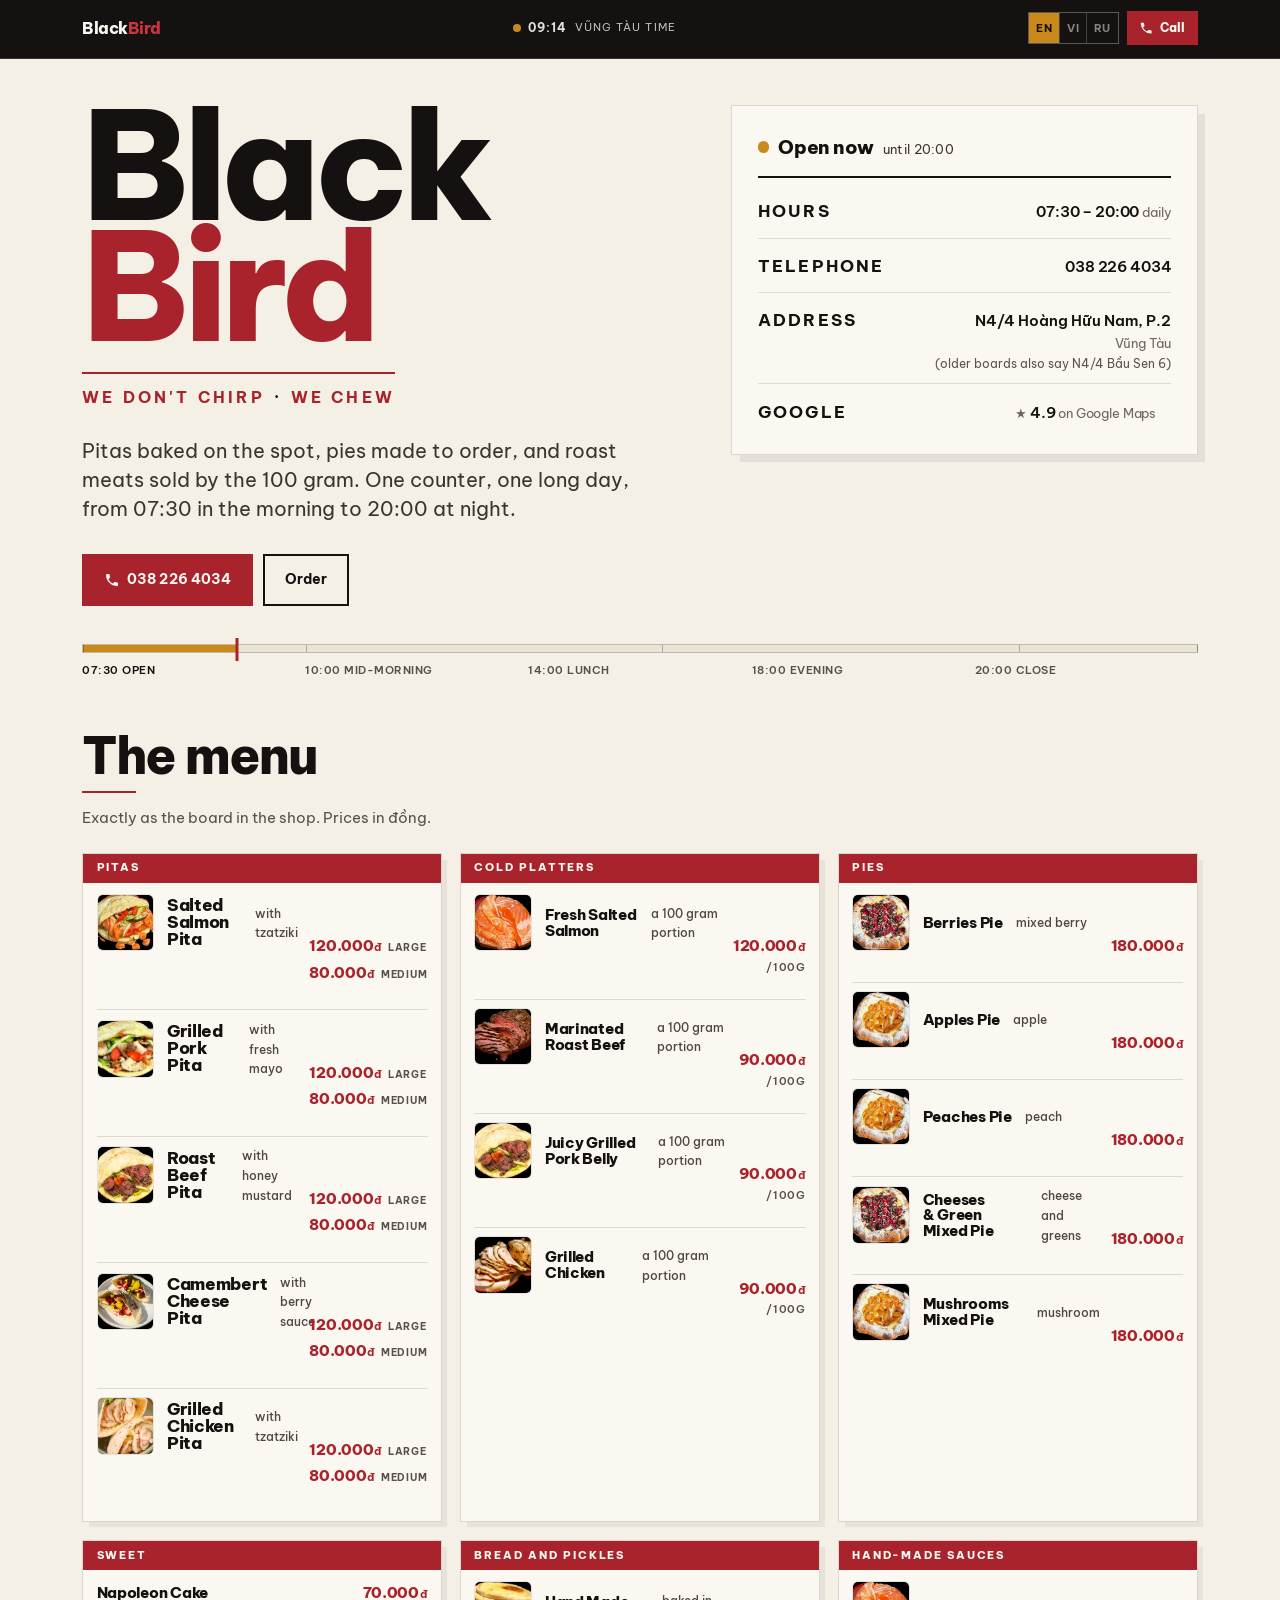
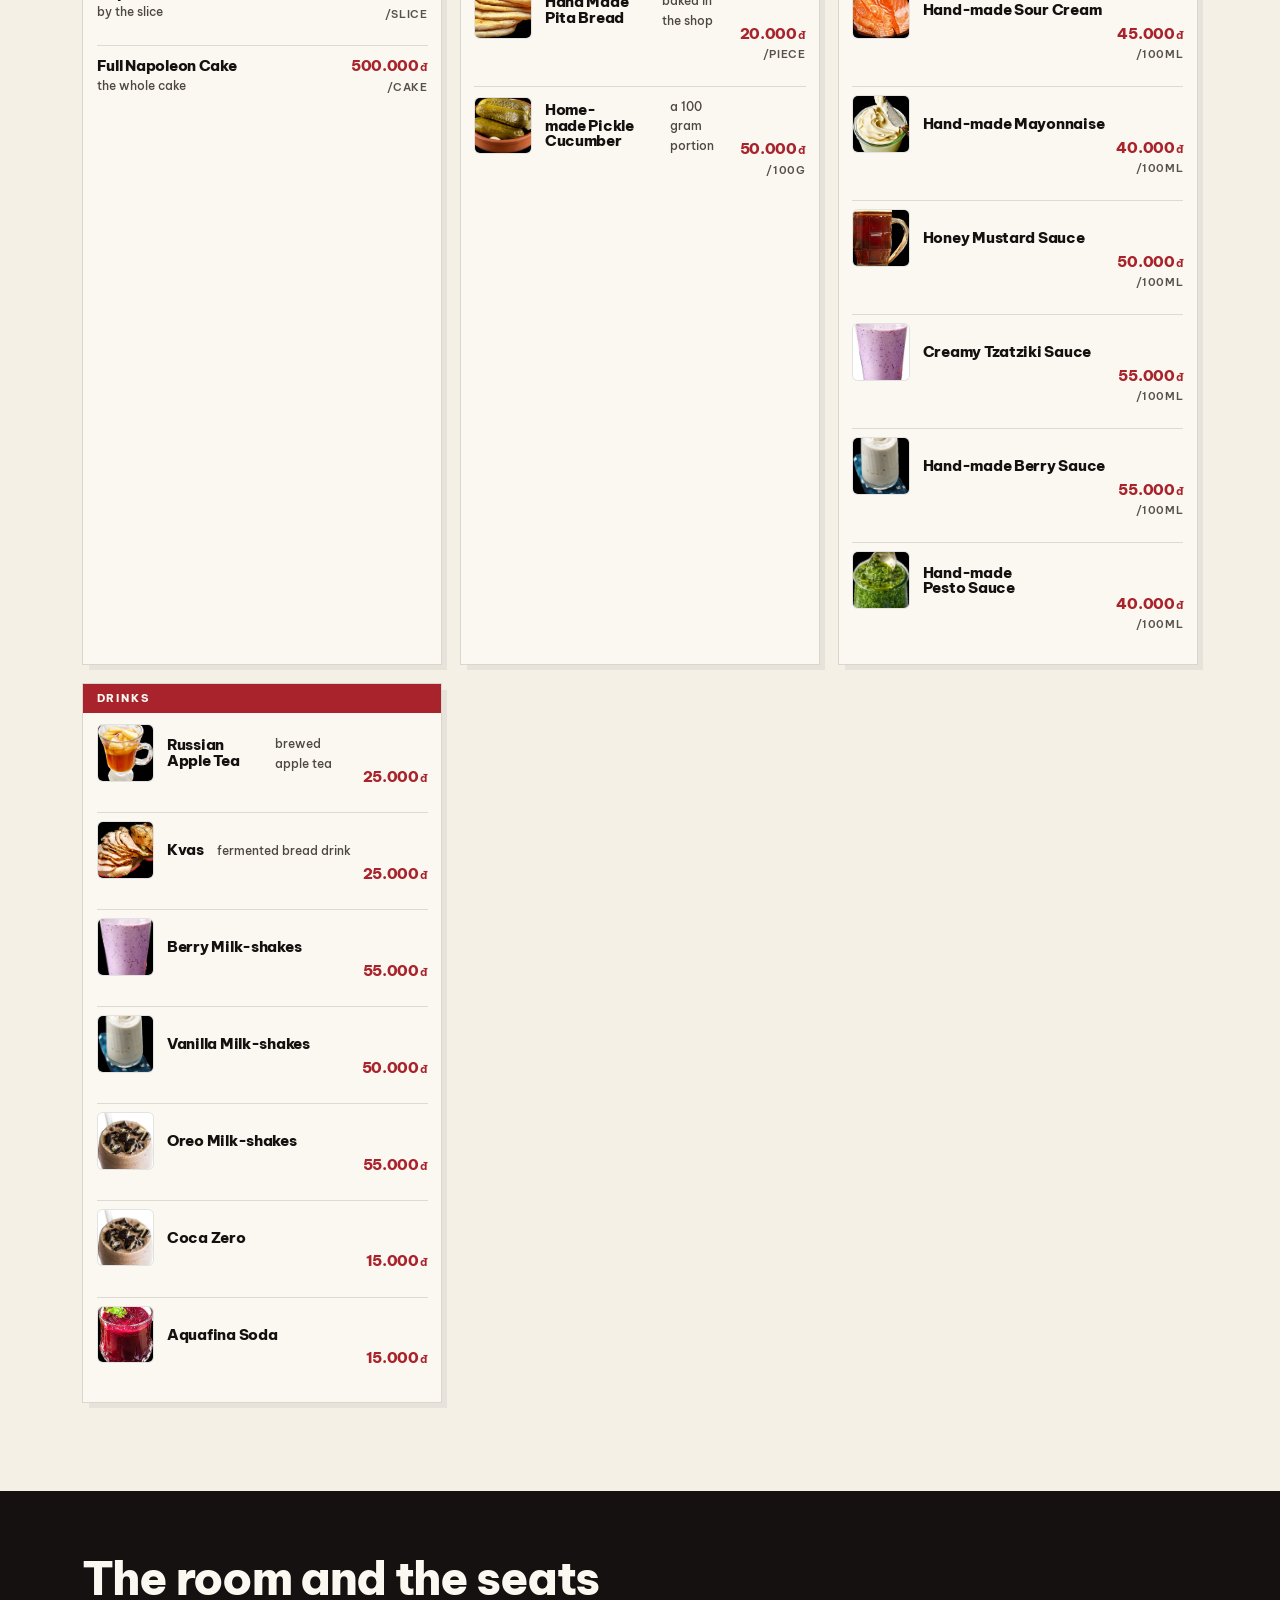
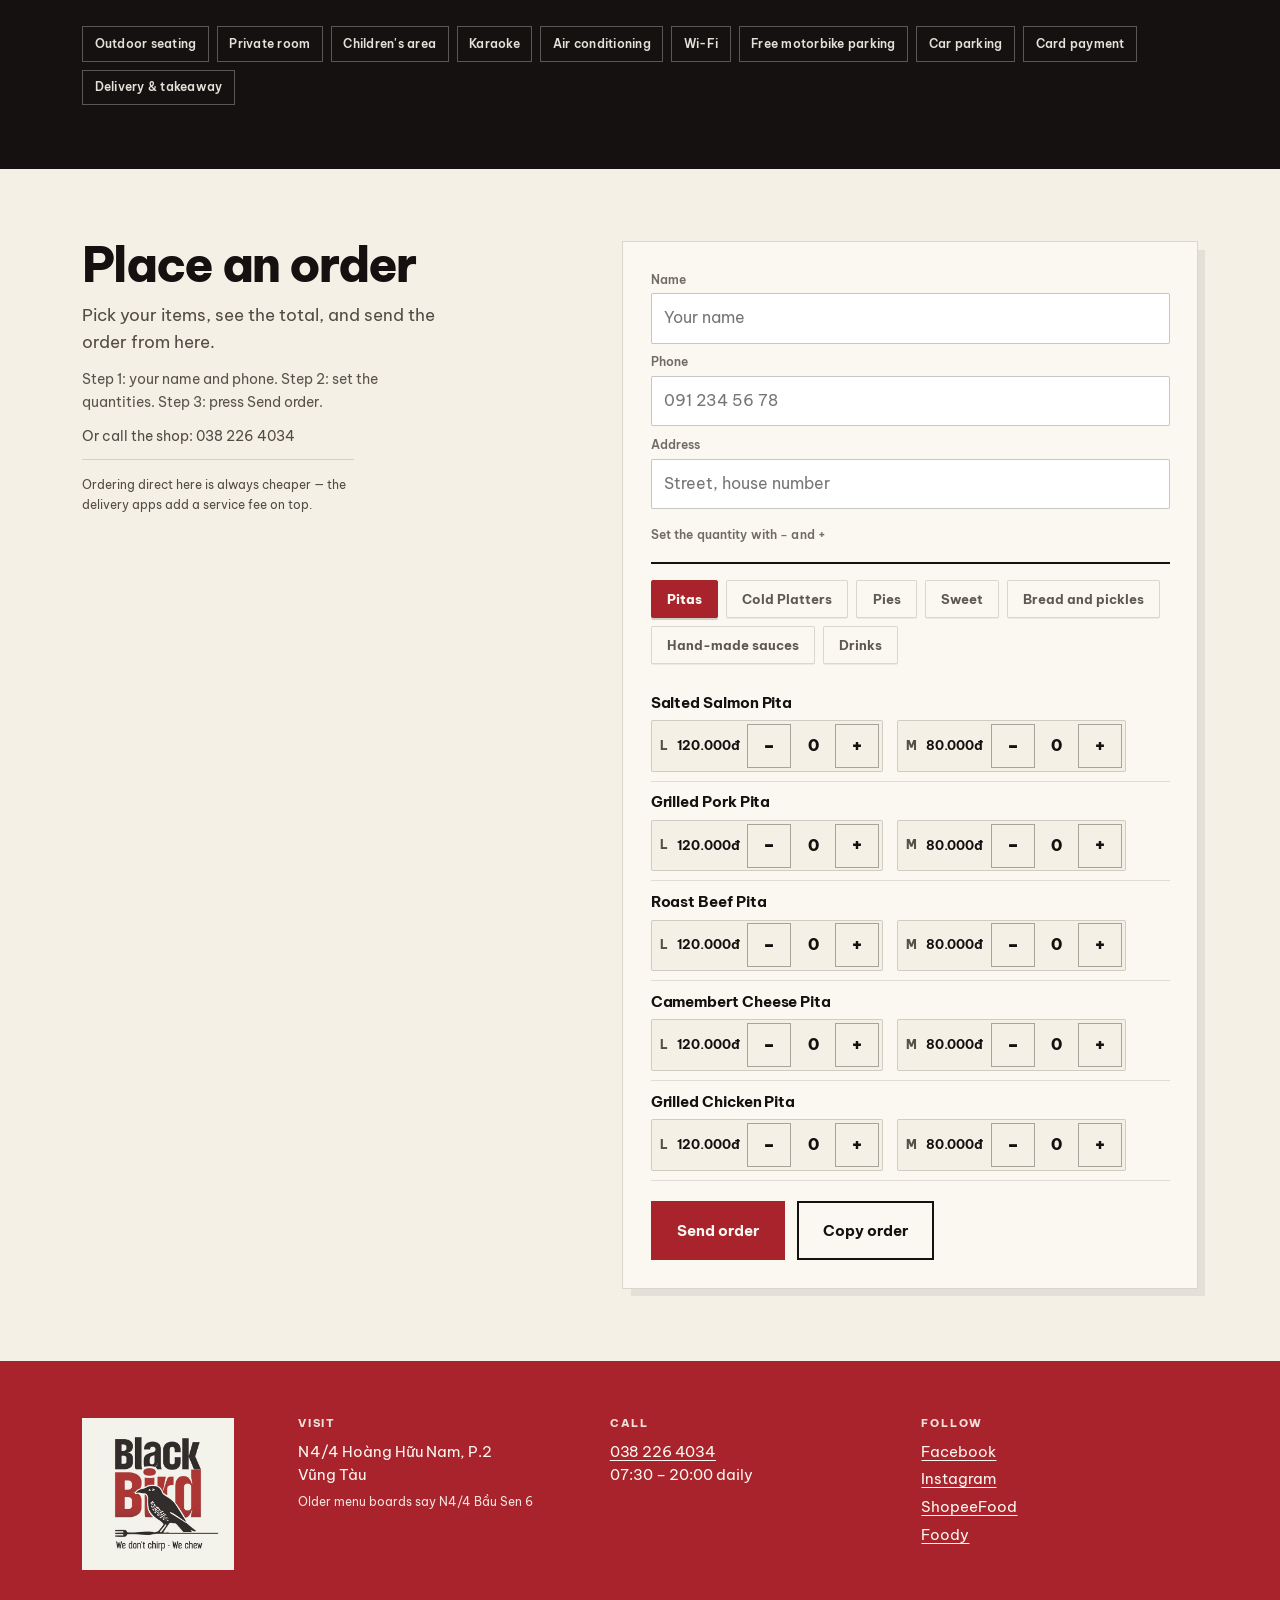
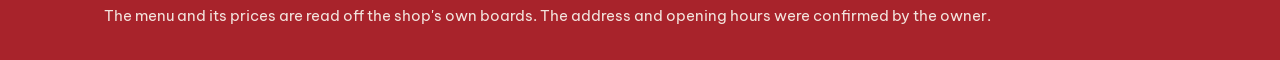
==== commit 986e174f: "Dish photo gallery: thumbnails in the menu, opened in a lightbox Every menu row that has a matching " ====
--- a/index.html
+++ b/index.html
@@ -593,6 +593,24 @@
   </a>
 </div>
 
+<!-- Lightbox for dish photos: a full-screen overlay driven by app.js. It is
+     empty until a thumbnail is tapped; the content is filled from the photo
+     the visitor opened, and closed by Esc or the backdrop. -->
+<div class="lightbox" id="lightbox" hidden>
+  <button class="lightbox__close" type="button" aria-label="Close">
+    <svg viewBox="0 0 24 24" aria-hidden="true" focusable="false"><path d="M6 6l12 12M18 6L6 18" stroke="currentColor" stroke-width="2" stroke-linecap="round"/></svg>
+  </button>
+  <button class="lightbox__nav lightbox__nav--prev" type="button" aria-label="Previous"></button>
+  <figure class="lightbox__fig">
+    <img class="lightbox__img" src="" alt="">
+    <figcaption class="lightbox__cap">
+      <span class="lightbox__name"></span>
+      <span class="lightbox__price"></span>
+    </figcaption>
+  </figure>
+  <button class="lightbox__nav lightbox__nav--next" type="button" aria-label="Next"></button>
+</div>
+
 <script src="assets/app.js" defer></script>
 </body>
 </html>
--- a/assets/style.css
+++ b/assets/style.css
@@ -778,3 +778,71 @@
 @media (min-width: 1300px){
   .day__shifts li{ font-size:.76rem; }
 }
+
+/* ------------------------------------------------------------------
+   Dish thumbnails + lightbox
+   The board rows stay text-first; a dish with a photo gains a small
+   square thumbnail to the right of the name, and tapping it opens the
+   full picture in a dark overlay. Rows without a photo are unchanged.
+   ------------------------------------------------------------------ */
+.row--photo .row__body{ display:flex; align-items:center; gap:.8rem; }
+.row--photo .row__thumb{
+  flex:0 0 auto;
+  width:3.6rem; height:3.6rem;
+  border-radius:6px; overflow:hidden;
+  border:1px solid rgba(58,52,46,.14);
+  background:#fff;
+  cursor:zoom-in;
+  padding:0; margin:0;
+}
+.row--photo .row__thumb img{
+  width:100%; height:100%;
+  object-fit:cover; display:block;
+}
+.row--photo .row__thumb:hover{ box-shadow:0 0 0 2px var(--crimson); }
+
+/* the overlay */
+.lightbox{
+  position:fixed; inset:0;
+  z-index:120;
+  background:rgba(20,16,12,.92);
+  display:flex; align-items:center; justify-content:center;
+  gap:1rem; padding:1.2rem;
+}
+.lightbox[hidden]{ display:none; }
+.lightbox__fig{
+  margin:0; max-width:min(92vw, 1000px); max-height:92vh;
+  display:flex; flex-direction:column; align-items:center;
+}
+.lightbox__img{
+  max-width:92vw; max-height:78vh;
+  object-fit:contain; display:block;
+  border-radius:4px;
+}
+.lightbox__cap{
+  margin-top:.7rem; display:flex; gap:.6rem; align-items:baseline;
+  color:#f3efe9;
+}
+.lightbox__name{ font-size:1.05rem; font-weight:600; }
+.lightbox__price{ font-size:.9rem; color:rgba(243,239,233,.72); }
+.lightbox__close{
+  position:absolute; top:.9rem; right:.9rem;
+  width:2.6rem; height:2.6rem; border:0; border-radius:50%;
+  background:rgba(255,255,255,.12); color:#f3efe9;
+  cursor:pointer; display:flex; align-items:center; justify-content:center;
+}
+.lightbox__close:hover{ background:rgba(255,255,255,.22); }
+.lightbox__close svg{ width:1.3rem; height:1.3rem; }
+.lightbox__nav{
+  width:2.8rem; height:2.8rem; flex:0 0 auto;
+  border:0; border-radius:50%;
+  background:rgba(255,255,255,.12); color:#f3efe9;
+  cursor:pointer; font-size:1.4rem; line-height:1;
+}
+.lightbox__nav:hover{ background:rgba(255,255,255,.22); }
+.lightbox__nav--prev::before{ content:'\u2039'; }
+.lightbox__nav--next::before{ content:'\u203a'; }
+@media (max-width:520px){
+  .row--photo .row__thumb{ width:3rem; height:3rem; }
+  .lightbox__nav{ display:none; }   /* swipe on phones instead */
+}
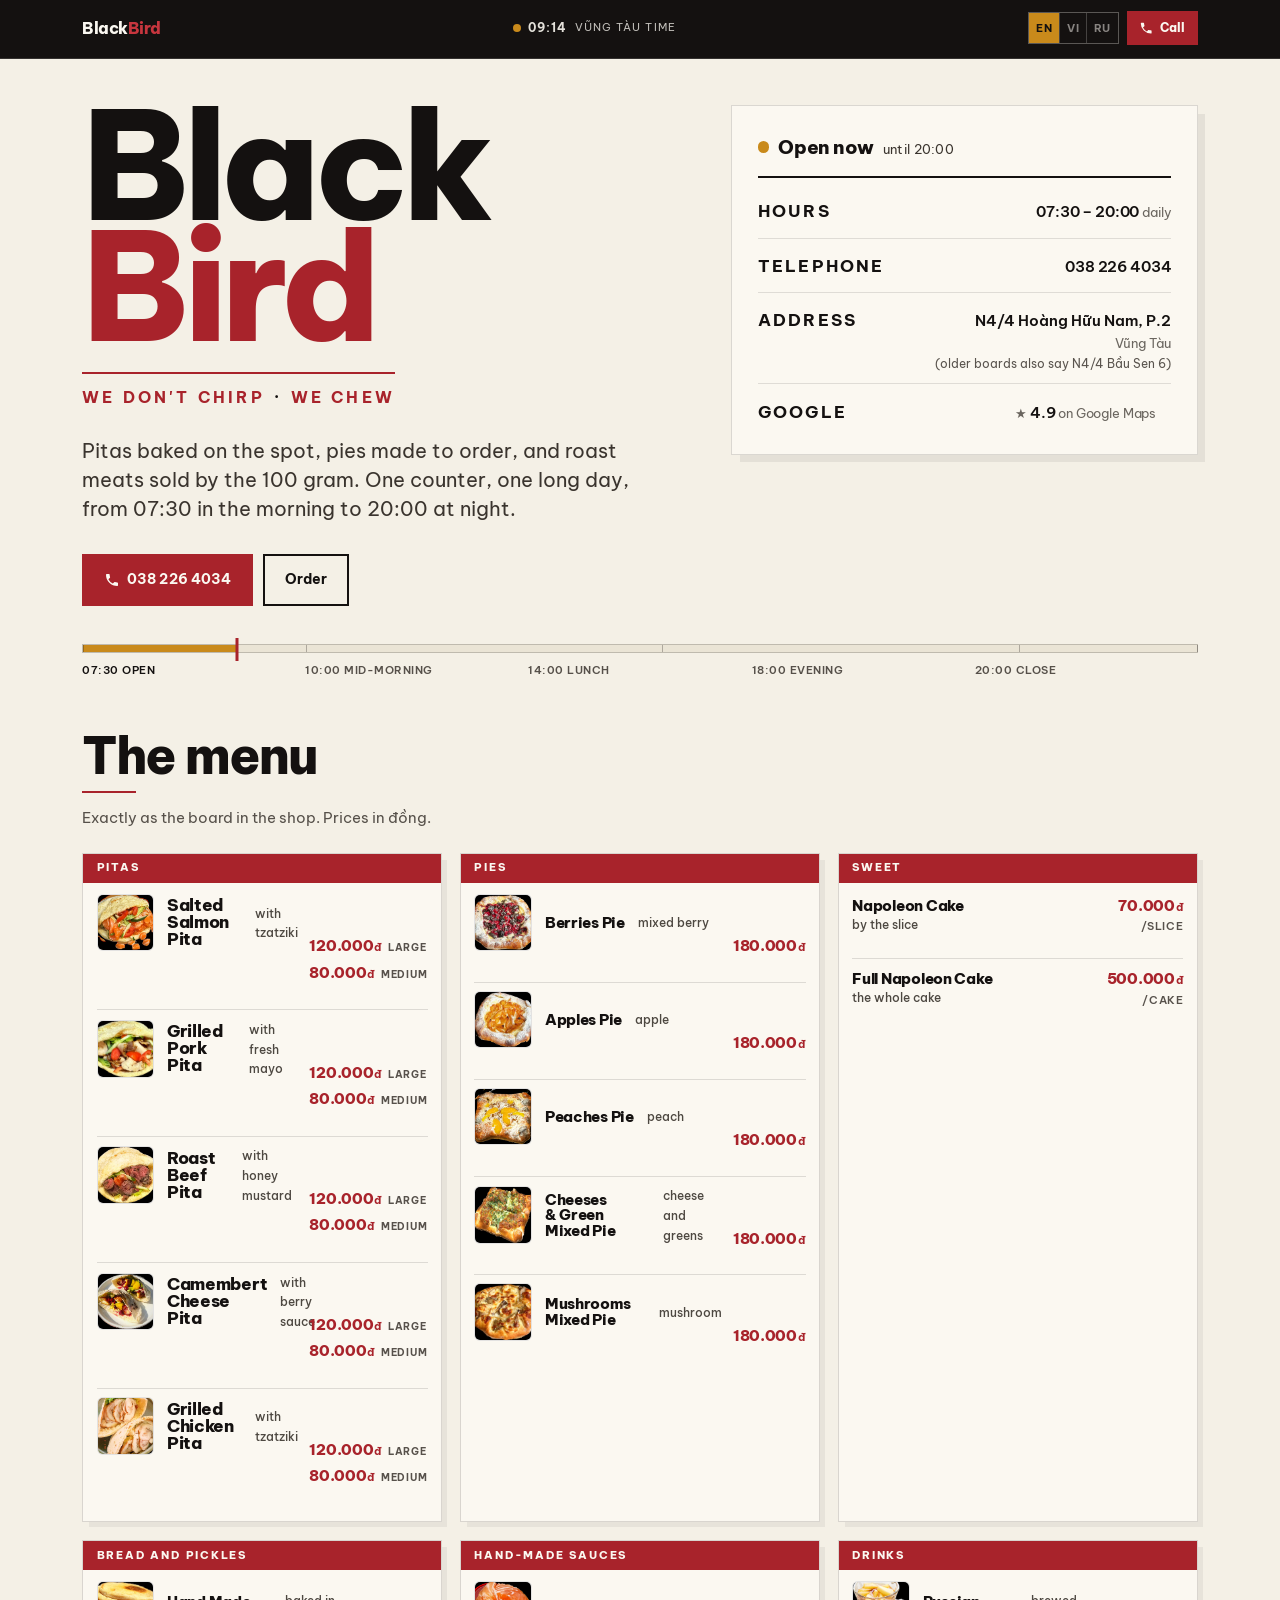
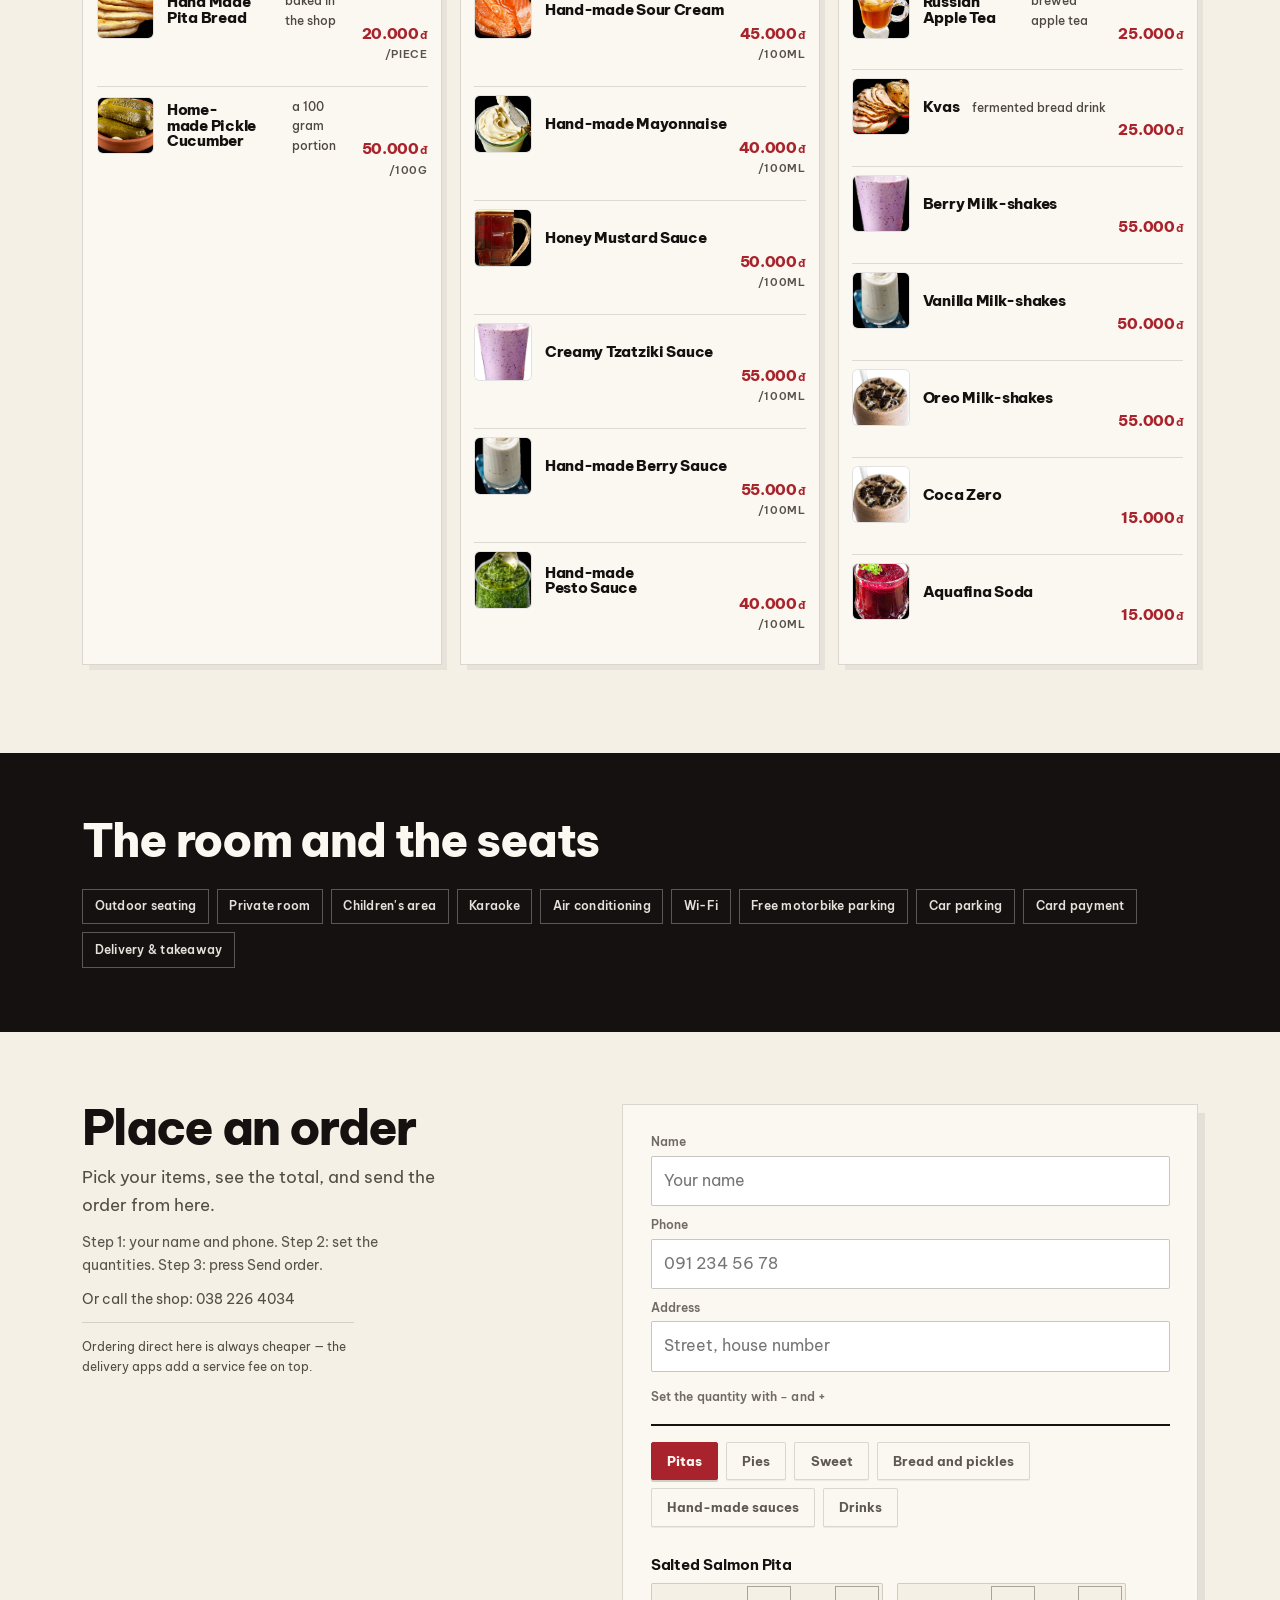
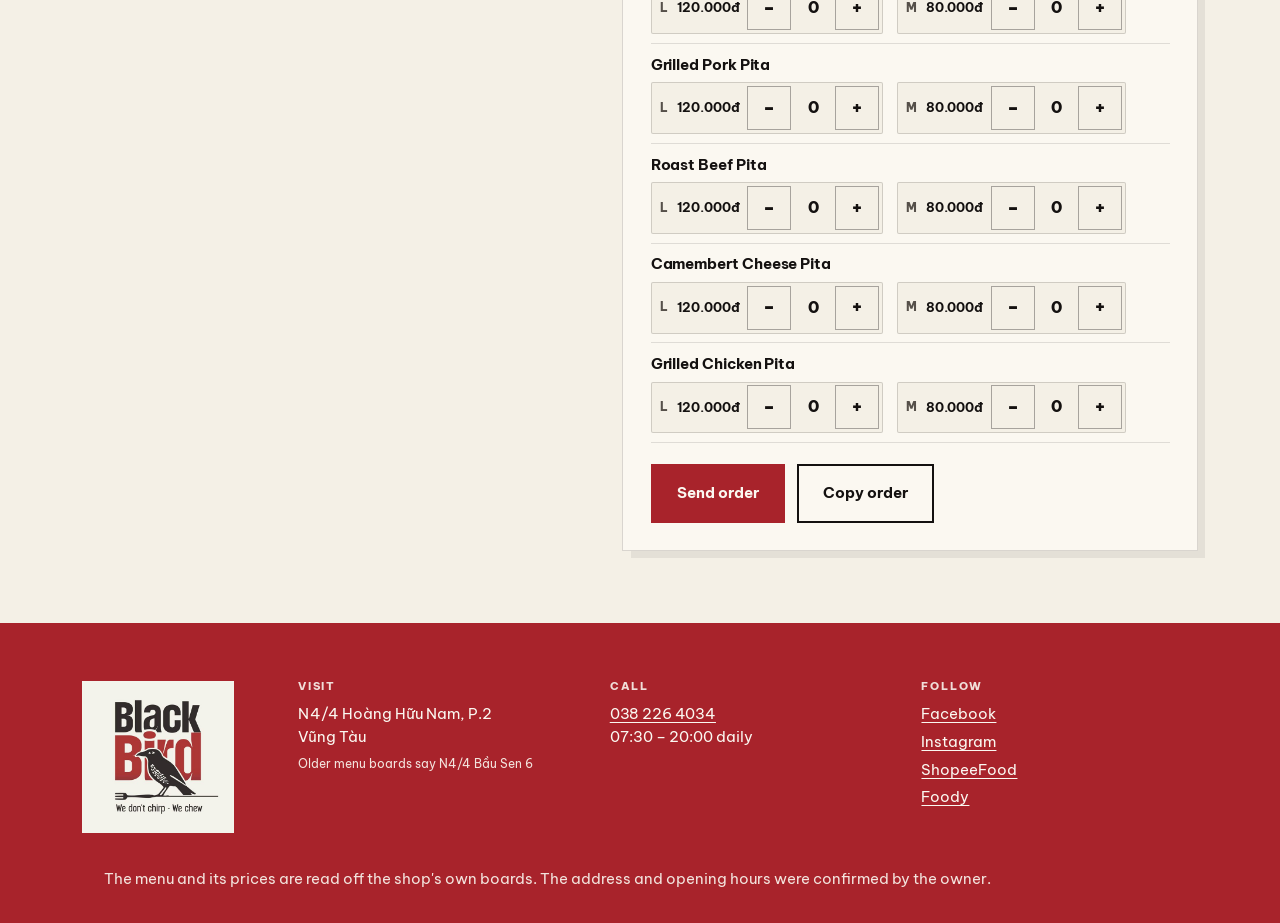
==== commit 3b30a4fe: "Remove Cold Platters; fix pie photos Cold Platters (the four 100-gram meat portions) were unprofitab" ====
--- a/index.html
+++ b/index.html
@@ -254,40 +254,6 @@
     </section>
 
     <section class="grp">
-      <h3 class="grp__h" data-vi="Mâm lạnh" data-en="Cold Platters" data-ru="Холодные закуски">Cold Platters</h3>
-      <ul class="grp__list">
-        <li class="row">
-          <div class="row__body">
-            <h4 class="row__name">Fresh Salted Salmon</h4>
-            <p class="row__ticket" data-vi="Cá hồi muối tươi" data-en="a 100 gram portion" data-ru="порция 100 грамм">a 100 gram portion</p>
-          </div>
-          <p class="row__price num">120.000<span class="row__cur">đ</span><span class="row__per">/100g</span></p>
-        </li>
-        <li class="row">
-          <div class="row__body">
-            <h4 class="row__name">Marinated Roast Beef</h4>
-            <p class="row__ticket" data-vi="Bò nướng mọng kiểu Âu" data-en="a 100 gram portion" data-ru="порция 100 грамм">a 100 gram portion</p>
-          </div>
-          <p class="row__price num">90.000<span class="row__cur">đ</span><span class="row__per">/100g</span></p>
-        </li>
-        <li class="row">
-          <div class="row__body">
-            <h4 class="row__name">Juicy Grilled Pork Belly</h4>
-            <p class="row__ticket" data-vi="Thịt heo ba rọt nướng" data-en="a 100 gram portion" data-ru="порция 100 грамм">a 100 gram portion</p>
-          </div>
-          <p class="row__price num">90.000<span class="row__cur">đ</span><span class="row__per">/100g</span></p>
-        </li>
-        <li class="row">
-          <div class="row__body">
-            <h4 class="row__name">Grilled Chicken</h4>
-            <p class="row__ticket" data-vi="Gà nướng thơm" data-en="a 100 gram portion" data-ru="порция 100 грамм">a 100 gram portion</p>
-          </div>
-          <p class="row__price num">90.000<span class="row__cur">đ</span><span class="row__per">/100g</span></p>
-        </li>
-      </ul>
-    </section>
-
-    <section class="grp">
       <h3 class="grp__h" data-vi="Bánh nướng" data-en="Pies" data-ru="Пироги">Pies</h3>
       <ul class="grp__list">
         <li class="row">
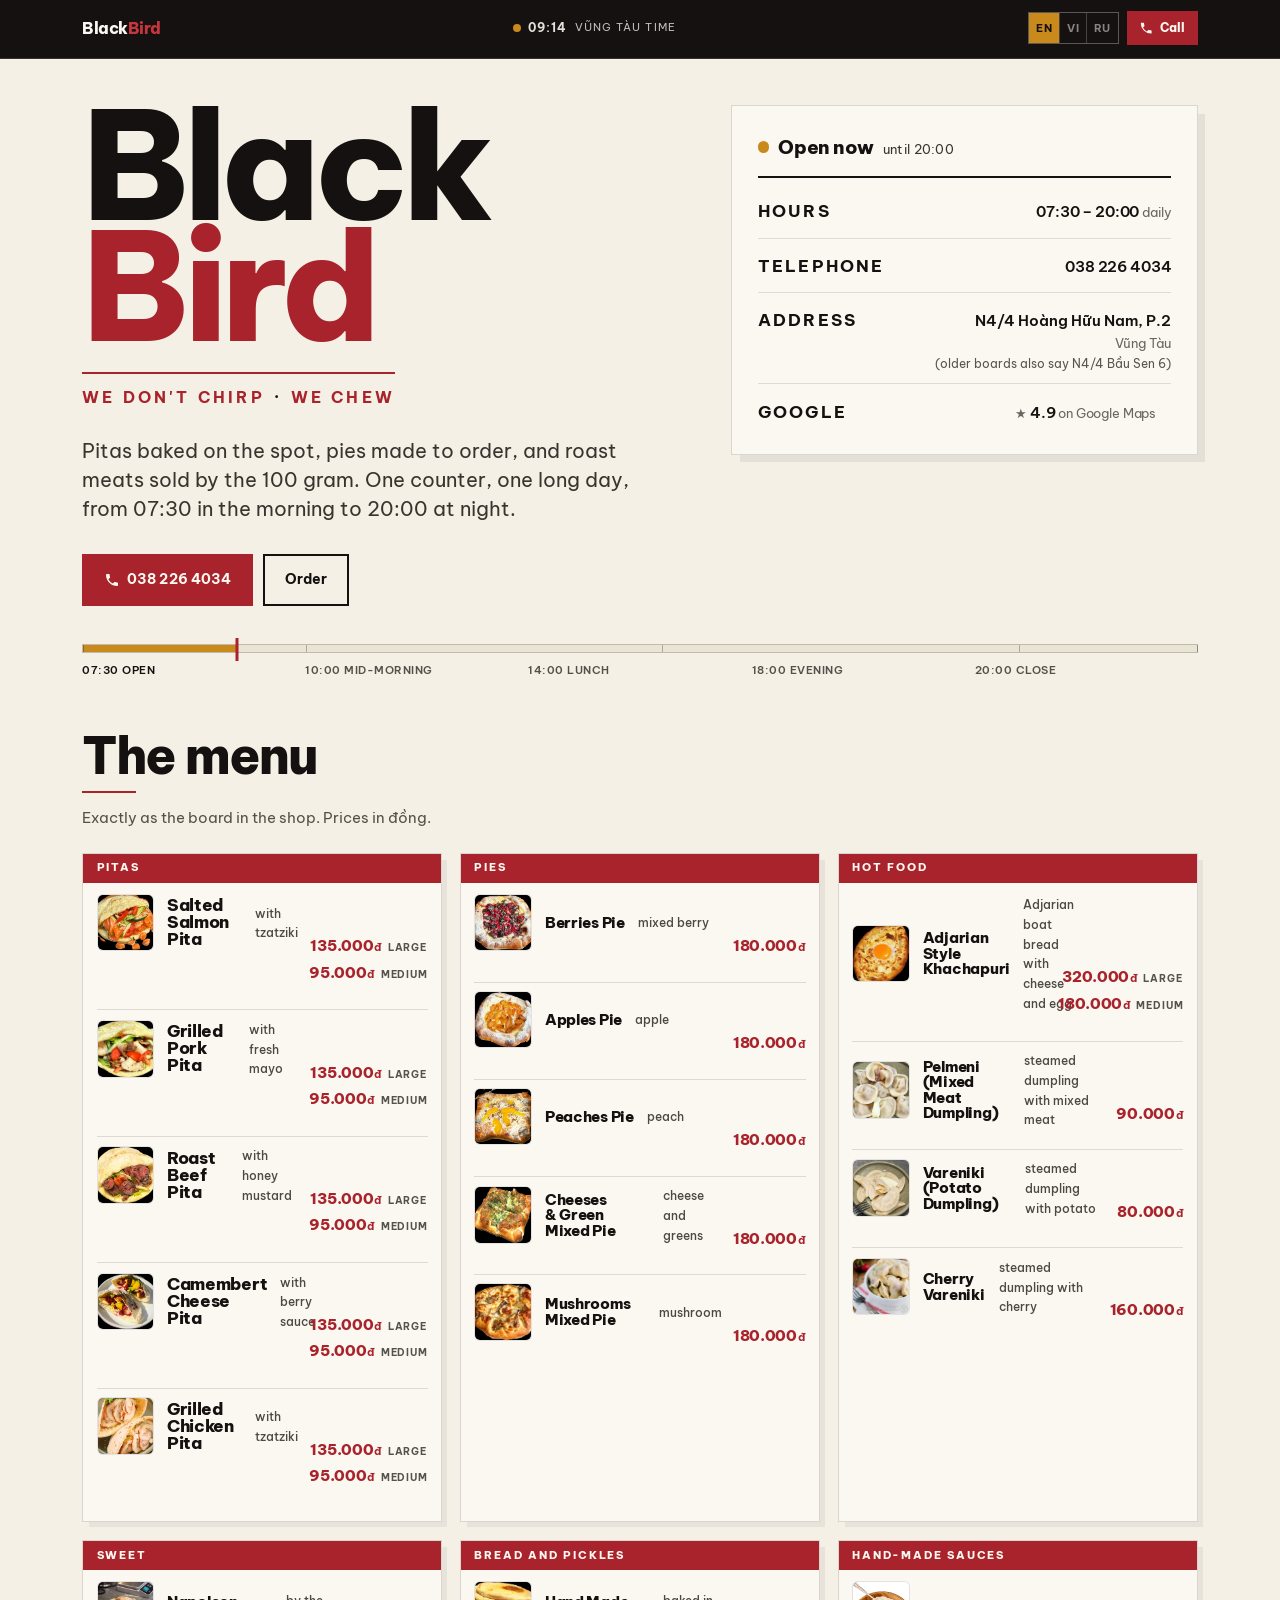
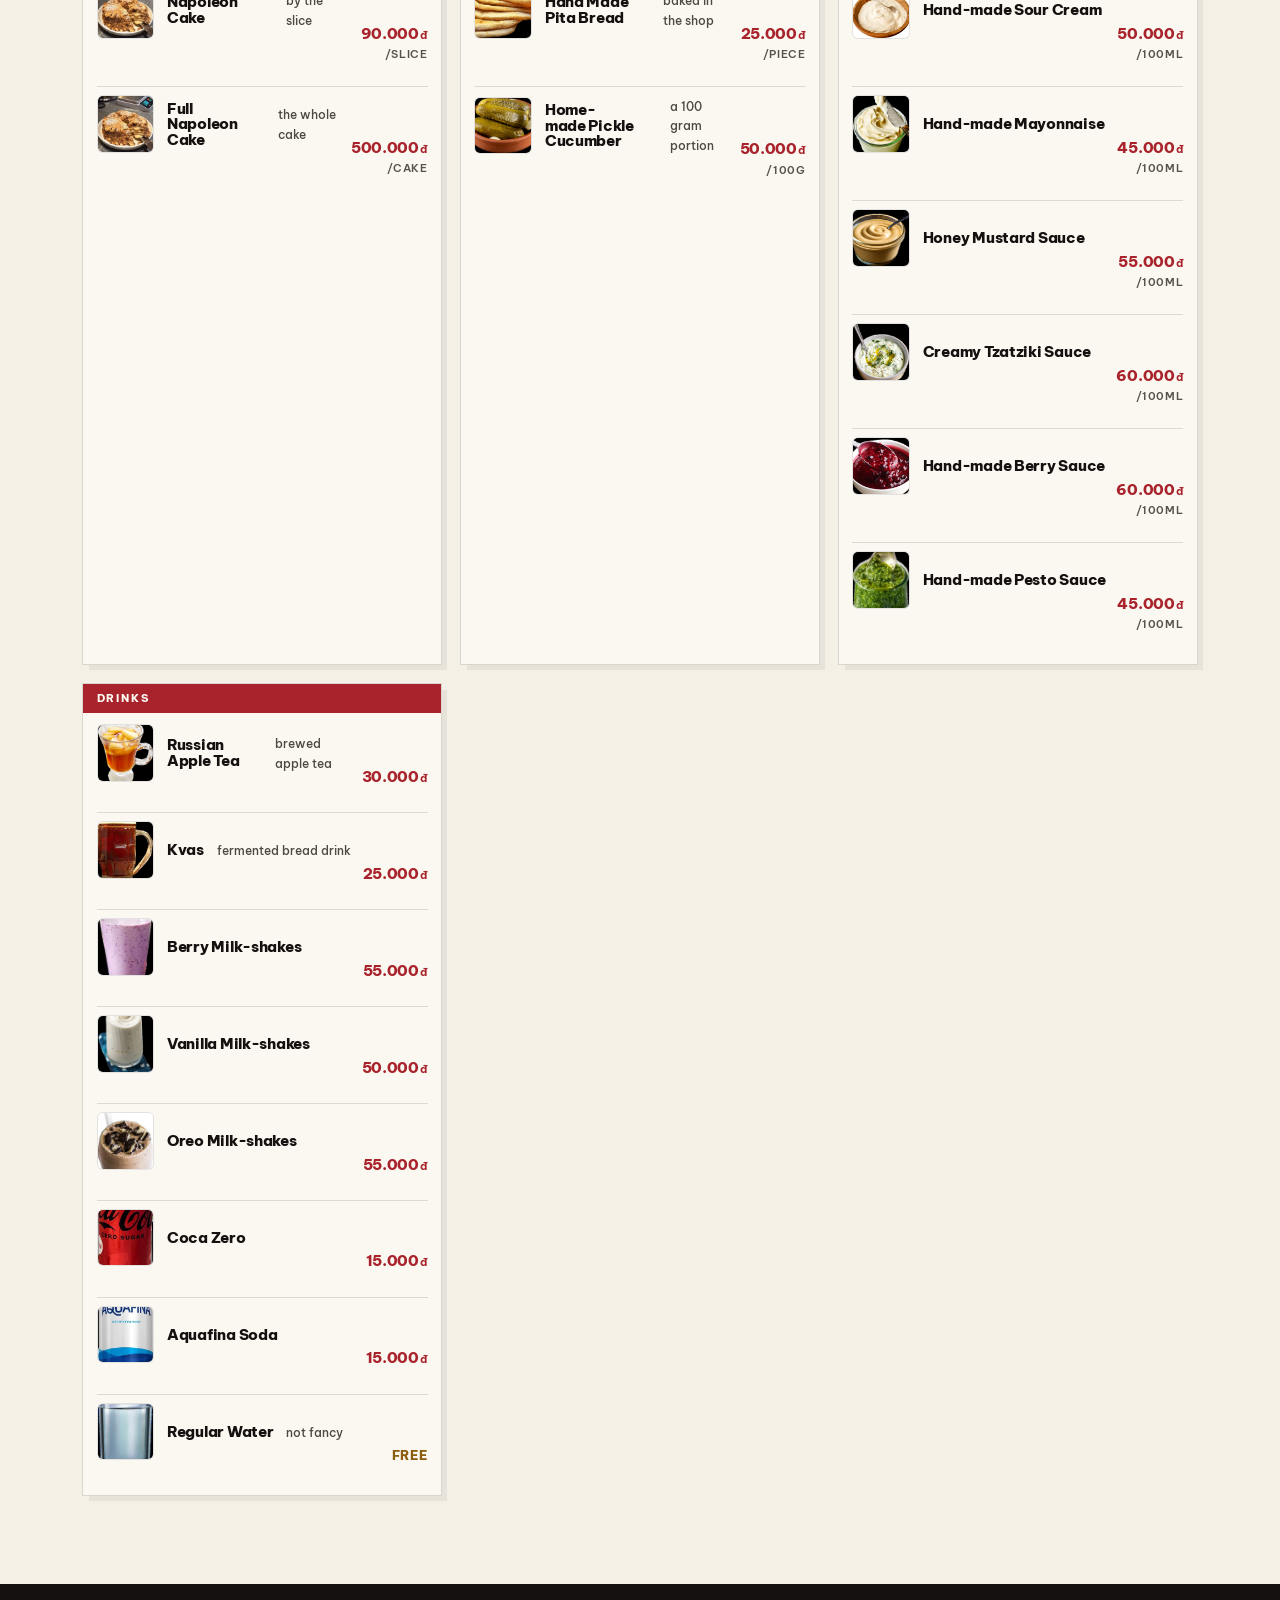
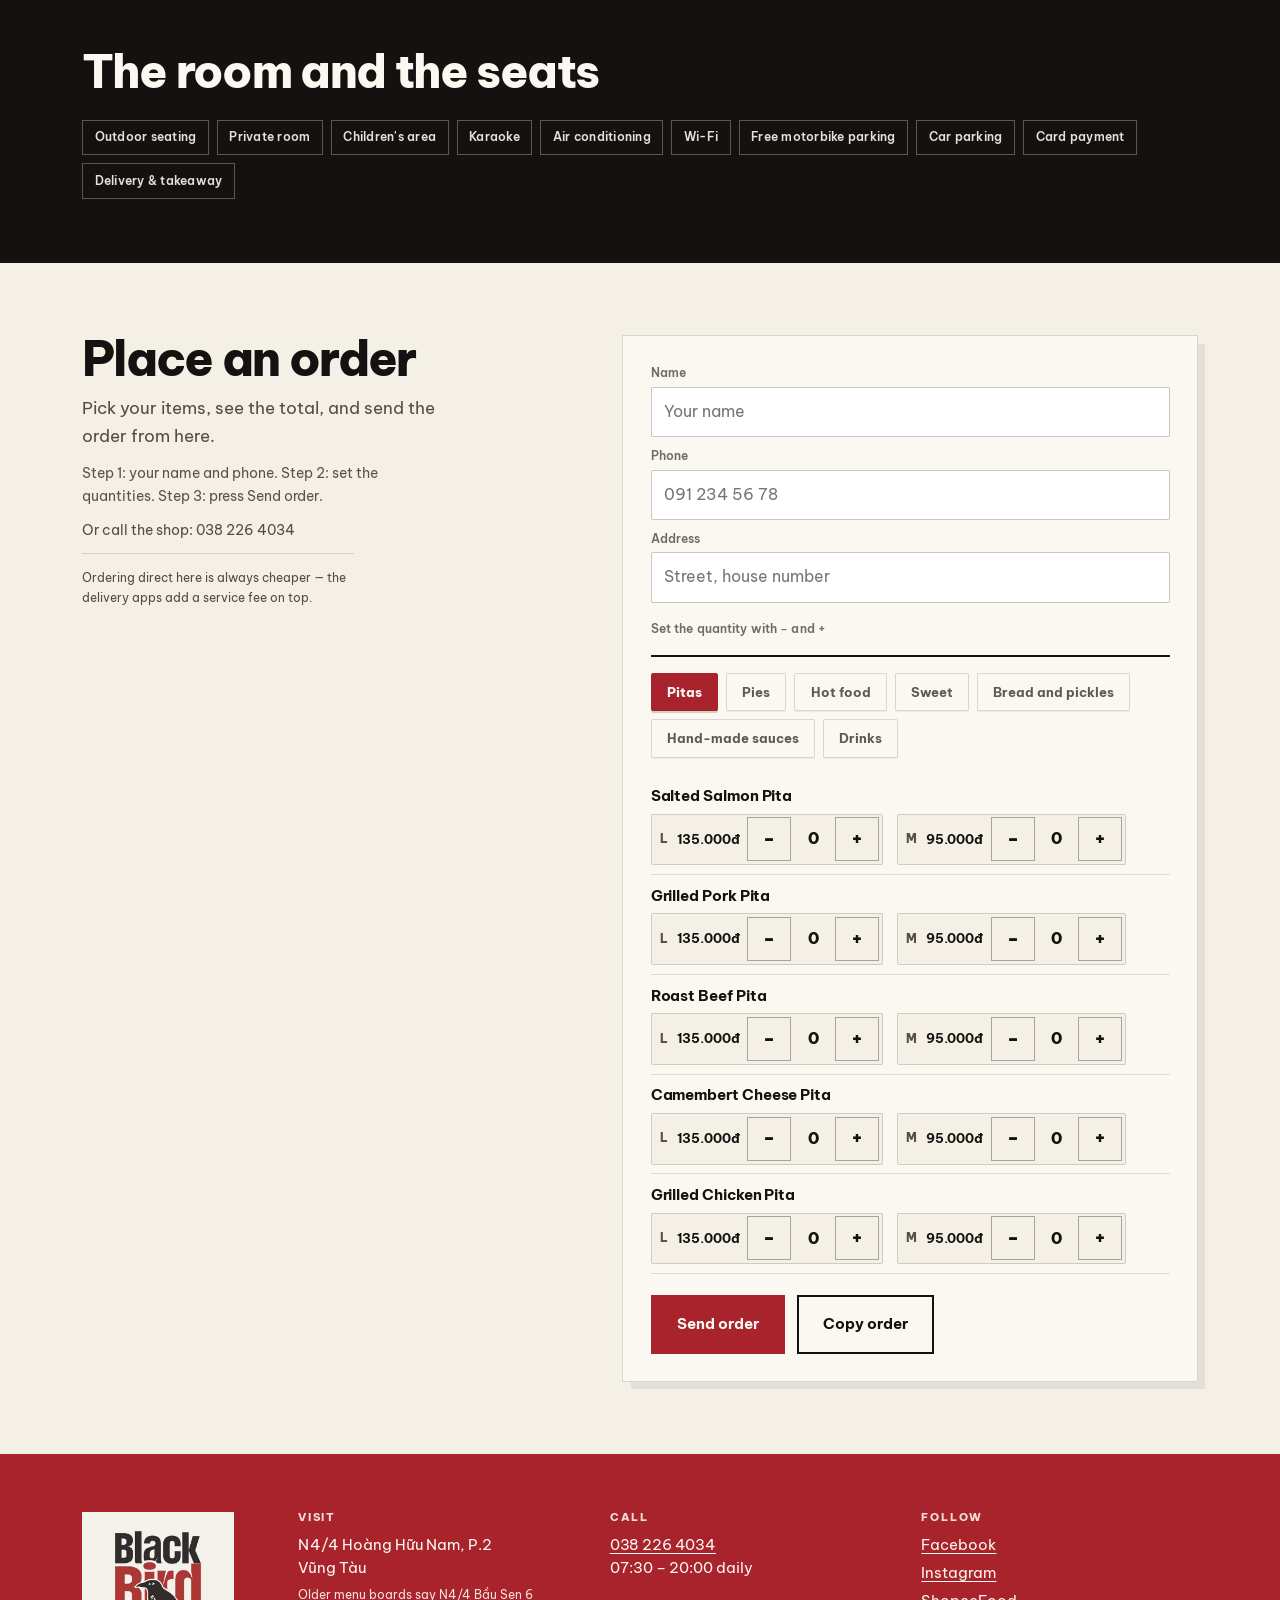
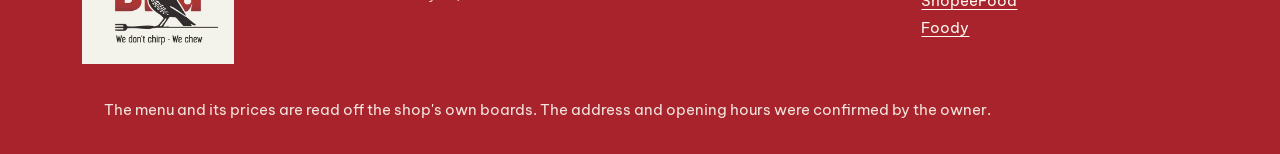
==== commit d37927cb: "The owner's new board: 14 price changes, a Hot food group, free water The owner re-issued the printe" ====
--- a/index.html
+++ b/index.html
@@ -206,8 +206,8 @@
             <p class="row__ticket" data-vi="Bánh cá hồi muối tươi lạnh" data-en="with tzatziki" data-ru="с цатцики">with tzatziki</p>
           </div>
           <p class="row__price num row__price--two">
-            <span class="row__p"><span class="row__pv">120.000<span class="row__cur">đ</span></span> <span class="row__pl" data-vi="Lớn" data-en="Large" data-ru="Большой">Large</span></span>
-            <span class="row__p"><span class="row__pv">80.000<span class="row__cur">đ</span></span> <span class="row__pl" data-vi="Vừa" data-en="Medium" data-ru="Средний">Medium</span></span>
+            <span class="row__p"><span class="row__pv">135.000<span class="row__cur">đ</span></span> <span class="row__pl" data-vi="Lớn" data-en="Large" data-ru="Большой">Large</span></span>
+            <span class="row__p"><span class="row__pv">95.000<span class="row__cur">đ</span></span> <span class="row__pl" data-vi="Vừa" data-en="Medium" data-ru="Средний">Medium</span></span>
           </p>
         </li>
         <li class="row row--pita">
@@ -216,8 +216,8 @@
             <p class="row__ticket" data-vi="Bánh thịt heo nướng thơm" data-en="with fresh mayo" data-ru="со свежим майонезом">with fresh mayo</p>
           </div>
           <p class="row__price num row__price--two">
-            <span class="row__p"><span class="row__pv">120.000<span class="row__cur">đ</span></span> <span class="row__pl" data-vi="Lớn" data-en="Large" data-ru="Большой">Large</span></span>
-            <span class="row__p"><span class="row__pv">80.000<span class="row__cur">đ</span></span> <span class="row__pl" data-vi="Vừa" data-en="Medium" data-ru="Средний">Medium</span></span>
+            <span class="row__p"><span class="row__pv">135.000<span class="row__cur">đ</span></span> <span class="row__pl" data-vi="Lớn" data-en="Large" data-ru="Большой">Large</span></span>
+            <span class="row__p"><span class="row__pv">95.000<span class="row__cur">đ</span></span> <span class="row__pl" data-vi="Vừa" data-en="Medium" data-ru="Средний">Medium</span></span>
           </p>
         </li>
         <li class="row row--pita">
@@ -226,8 +226,8 @@
             <p class="row__ticket" data-vi="Bánh thịt bò nướng mọng" data-en="with honey mustard" data-ru="с медово-горчичным соусом">with honey mustard</p>
           </div>
           <p class="row__price num row__price--two">
-            <span class="row__p"><span class="row__pv">120.000<span class="row__cur">đ</span></span> <span class="row__pl" data-vi="Lớn" data-en="Large" data-ru="Большой">Large</span></span>
-            <span class="row__p"><span class="row__pv">80.000<span class="row__cur">đ</span></span> <span class="row__pl" data-vi="Vừa" data-en="Medium" data-ru="Средний">Medium</span></span>
+            <span class="row__p"><span class="row__pv">135.000<span class="row__cur">đ</span></span> <span class="row__pl" data-vi="Lớn" data-en="Large" data-ru="Большой">Large</span></span>
+            <span class="row__p"><span class="row__pv">95.000<span class="row__cur">đ</span></span> <span class="row__pl" data-vi="Vừa" data-en="Medium" data-ru="Средний">Medium</span></span>
           </p>
         </li>
         <li class="row row--pita">
@@ -236,8 +236,8 @@
             <p class="row__ticket" data-vi="Bánh Camembert Cheese Ý" data-en="with berry sauce" data-ru="с ягодным соусом">with berry sauce</p>
           </div>
           <p class="row__price num row__price--two">
-            <span class="row__p"><span class="row__pv">120.000<span class="row__cur">đ</span></span> <span class="row__pl" data-vi="Lớn" data-en="Large" data-ru="Большой">Large</span></span>
-            <span class="row__p"><span class="row__pv">80.000<span class="row__cur">đ</span></span> <span class="row__pl" data-vi="Vừa" data-en="Medium" data-ru="Средний">Medium</span></span>
+            <span class="row__p"><span class="row__pv">135.000<span class="row__cur">đ</span></span> <span class="row__pl" data-vi="Lớn" data-en="Large" data-ru="Большой">Large</span></span>
+            <span class="row__p"><span class="row__pv">95.000<span class="row__cur">đ</span></span> <span class="row__pl" data-vi="Vừa" data-en="Medium" data-ru="Средний">Medium</span></span>
           </p>
         </li>
         <li class="row row--pita">
@@ -246,8 +246,8 @@
             <p class="row__ticket" data-vi="Bánh thịt gà nướng thơm" data-en="with tzatziki" data-ru="с цатцики">with tzatziki</p>
           </div>
           <p class="row__price num row__price--two">
-            <span class="row__p"><span class="row__pv">120.000<span class="row__cur">đ</span></span> <span class="row__pl" data-vi="Lớn" data-en="Large" data-ru="Большой">Large</span></span>
-            <span class="row__p"><span class="row__pv">80.000<span class="row__cur">đ</span></span> <span class="row__pl" data-vi="Vừa" data-en="Medium" data-ru="Средний">Medium</span></span>
+            <span class="row__p"><span class="row__pv">135.000<span class="row__cur">đ</span></span> <span class="row__pl" data-vi="Lớn" data-en="Large" data-ru="Большой">Large</span></span>
+            <span class="row__p"><span class="row__pv">95.000<span class="row__cur">đ</span></span> <span class="row__pl" data-vi="Vừa" data-en="Medium" data-ru="Средний">Medium</span></span>
           </p>
         </li>
       </ul>
@@ -295,14 +295,51 @@
     </section>
 
     <section class="grp">
+      <h3 class="grp__h" data-vi="Món nóng" data-en="Hot food" data-ru="Горячее">Hot food</h3>
+      <ul class="grp__list">
+        <li class="row">
+          <div class="row__body">
+            <h4 class="row__name">Adjarian Style Khachapuri</h4>
+            <p class="row__ticket" data-vi="Bánh Adjarian" data-en="Adjarian boat bread with cheese and egg" data-ru="аджарский хачапури с сыром и яйцом">Adjarian boat bread with cheese and egg</p>
+          </div>
+          <p class="row__price num row__price--two">
+            <span class="row__p"><span class="row__pv">320.000<span class="row__cur">đ</span></span> <span class="row__pl" data-vi="Lớn" data-en="Large" data-ru="Большой">Large</span></span>
+            <span class="row__p"><span class="row__pv">180.000<span class="row__cur">đ</span></span> <span class="row__pl" data-vi="Vừa" data-en="Medium" data-ru="Средний">Medium</span></span>
+          </p>
+        </li>
+        <li class="row">
+          <div class="row__body">
+            <h4 class="row__name">Pelmeni (Mixed Meat Dumpling)</h4>
+            <p class="row__ticket" data-vi="Bánh hấp thịt kiểu Nga" data-en="steamed dumpling with mixed meat" data-ru="паровые пельмени с мясом">steamed dumpling with mixed meat</p>
+          </div>
+          <p class="row__price num">90.000<span class="row__cur">đ</span></p>
+        </li>
+        <li class="row">
+          <div class="row__body">
+            <h4 class="row__name">Vareniki (Potato Dumpling)</h4>
+            <p class="row__ticket" data-vi="Bánh hấp khoai tây kiểu Nga" data-en="steamed dumpling with potato" data-ru="паровые вареники с картофелем">steamed dumpling with potato</p>
+          </div>
+          <p class="row__price num">80.000<span class="row__cur">đ</span></p>
+        </li>
+        <li class="row">
+          <div class="row__body">
+            <h4 class="row__name">Cherry Vareniki</h4>
+            <p class="row__ticket" data-vi="Bánh hấp cherry kiểu Nga" data-en="steamed dumpling with cherry" data-ru="паровые вареники с вишней">steamed dumpling with cherry</p>
+          </div>
+          <p class="row__price num">160.000<span class="row__cur">đ</span></p>
+        </li>
+      </ul>
+    </section>
+
+    <section class="grp">
       <h3 class="grp__h" data-vi="Bánh ngọt" data-en="Sweet" data-ru="Сладкое">Sweet</h3>
       <ul class="grp__list">
         <li class="row">
           <div class="row__body">
             <h4 class="row__name">Napoleon Cake</h4>
-            <p class="row__ticket" data-vi="Bánh Napoleon" data-en="by the slice" data-ru="по кускам">by the slice</p>
-          </div>
-          <p class="row__price num">70.000<span class="row__cur">đ</span><span class="row__per" data-vi="/cái" data-en="/slice" data-ru="/кусок">/slice</span></p>
+            <p class="row__ticket" data-vi="Bánh kem xếp tầng kiểu Nga" data-en="by the slice" data-ru="по кускам">by the slice</p>
+          </div>
+          <p class="row__price num">90.000<span class="row__cur">đ</span><span class="row__per" data-vi="/cái" data-en="/slice" data-ru="/кусок">/slice</span></p>
         </li>
         <li class="row">
           <div class="row__body">
@@ -322,7 +359,7 @@
             <h4 class="row__name">Hand Made Pita Bread</h4>
             <p class="row__ticket" data-vi="Vỏ bánh Pitas thủ công" data-en="baked in the shop" data-ru="выпекается в зале">baked in the shop</p>
           </div>
-          <p class="row__price num">20.000<span class="row__cur">đ</span><span class="row__per" data-vi="/cái" data-en="/piece" data-ru="/шт.">/piece</span></p>
+          <p class="row__price num">25.000<span class="row__cur">đ</span><span class="row__per" data-vi="/cái" data-en="/piece" data-ru="/шт.">/piece</span></p>
         </li>
         <li class="row">
           <div class="row__body">
@@ -339,27 +376,27 @@
       <ul class="grp__list">
         <li class="row">
           <div class="row__body"><h4 class="row__name">Hand-made Sour Cream</h4></div>
+          <p class="row__price num">50.000<span class="row__cur">đ</span><span class="row__per">/100ml</span></p>
+        </li>
+        <li class="row">
+          <div class="row__body"><h4 class="row__name">Hand-made Mayonnaise</h4></div>
           <p class="row__price num">45.000<span class="row__cur">đ</span><span class="row__per">/100ml</span></p>
         </li>
         <li class="row">
-          <div class="row__body"><h4 class="row__name">Hand-made Mayonnaise</h4></div>
-          <p class="row__price num">40.000<span class="row__cur">đ</span><span class="row__per">/100ml</span></p>
-        </li>
-        <li class="row">
           <div class="row__body"><h4 class="row__name">Honey Mustard Sauce</h4></div>
-          <p class="row__price num">50.000<span class="row__cur">đ</span><span class="row__per">/100ml</span></p>
+          <p class="row__price num">55.000<span class="row__cur">đ</span><span class="row__per">/100ml</span></p>
         </li>
         <li class="row">
           <div class="row__body"><h4 class="row__name">Creamy Tzatziki Sauce</h4></div>
-          <p class="row__price num">55.000<span class="row__cur">đ</span><span class="row__per">/100ml</span></p>
+          <p class="row__price num">60.000<span class="row__cur">đ</span><span class="row__per">/100ml</span></p>
         </li>
         <li class="row">
           <div class="row__body"><h4 class="row__name">Hand-made Berry Sauce</h4></div>
-          <p class="row__price num">55.000<span class="row__cur">đ</span><span class="row__per">/100ml</span></p>
+          <p class="row__price num">60.000<span class="row__cur">đ</span><span class="row__per">/100ml</span></p>
         </li>
         <li class="row">
           <div class="row__body"><h4 class="row__name">Hand-made Pesto Sauce</h4></div>
-          <p class="row__price num">40.000<span class="row__cur">đ</span><span class="row__per">/100ml</span></p>
+          <p class="row__price num">45.000<span class="row__cur">đ</span><span class="row__per">/100ml</span></p>
         </li>
       </ul>
     </section>
@@ -370,9 +407,9 @@
         <li class="row">
           <div class="row__body">
             <h4 class="row__name">Russian Apple Tea</h4>
-            <p class="row__ticket" data-vi="Nước đun táo giãi nhiệt" data-en="brewed apple tea" data-ru="яблочный чай">brewed apple tea</p>
-          </div>
-          <p class="row__price num">25.000<span class="row__cur">đ</span></p>
+            <p class="row__ticket" data-vi="Nước đun táo giải nhiệt" data-en="brewed apple tea" data-ru="яблочный чай">brewed apple tea</p>
+          </div>
+          <p class="row__price num">30.000<span class="row__cur">đ</span></p>
         </li>
         <li class="row">
           <div class="row__body">
@@ -400,6 +437,13 @@
         <li class="row">
           <div class="row__body"><h4 class="row__name">Aquafina Soda</h4></div>
           <p class="row__price num">15.000<span class="row__cur">đ</span></p>
+        </li>
+        <li class="row">
+          <div class="row__body">
+            <h4 class="row__name">Regular Water</h4>
+            <p class="row__ticket" data-vi="Nước lọc" data-en="not fancy" data-ru="обычная вода">not fancy</p>
+          </div>
+          <p class="row__price num row__price--free" data-vi="Miễn phí" data-en="Free" data-ru="Бесплатно">Free</p>
         </li>
       </ul>
     </section>
--- a/assets/style.css
+++ b/assets/style.css
@@ -396,6 +396,14 @@
   display:block; text-align:right;
   font-size:.66rem; font-weight:600; letter-spacing:.06em;
   text-transform:uppercase; color:rgba(58,52,46,.85);
+}
+
+/* A free item. The board prints it as FREE, in words, so the site does
+   too — "Free" reads as an intention and "0đ" reads as a mistake. */
+.row__price--free{
+  color:var(--marigold-ink);
+  text-transform:uppercase; letter-spacing:.06em;
+  font-size:.82rem;
 }
 
 /* Two prices on one row — the pitas. Each size gets its own line
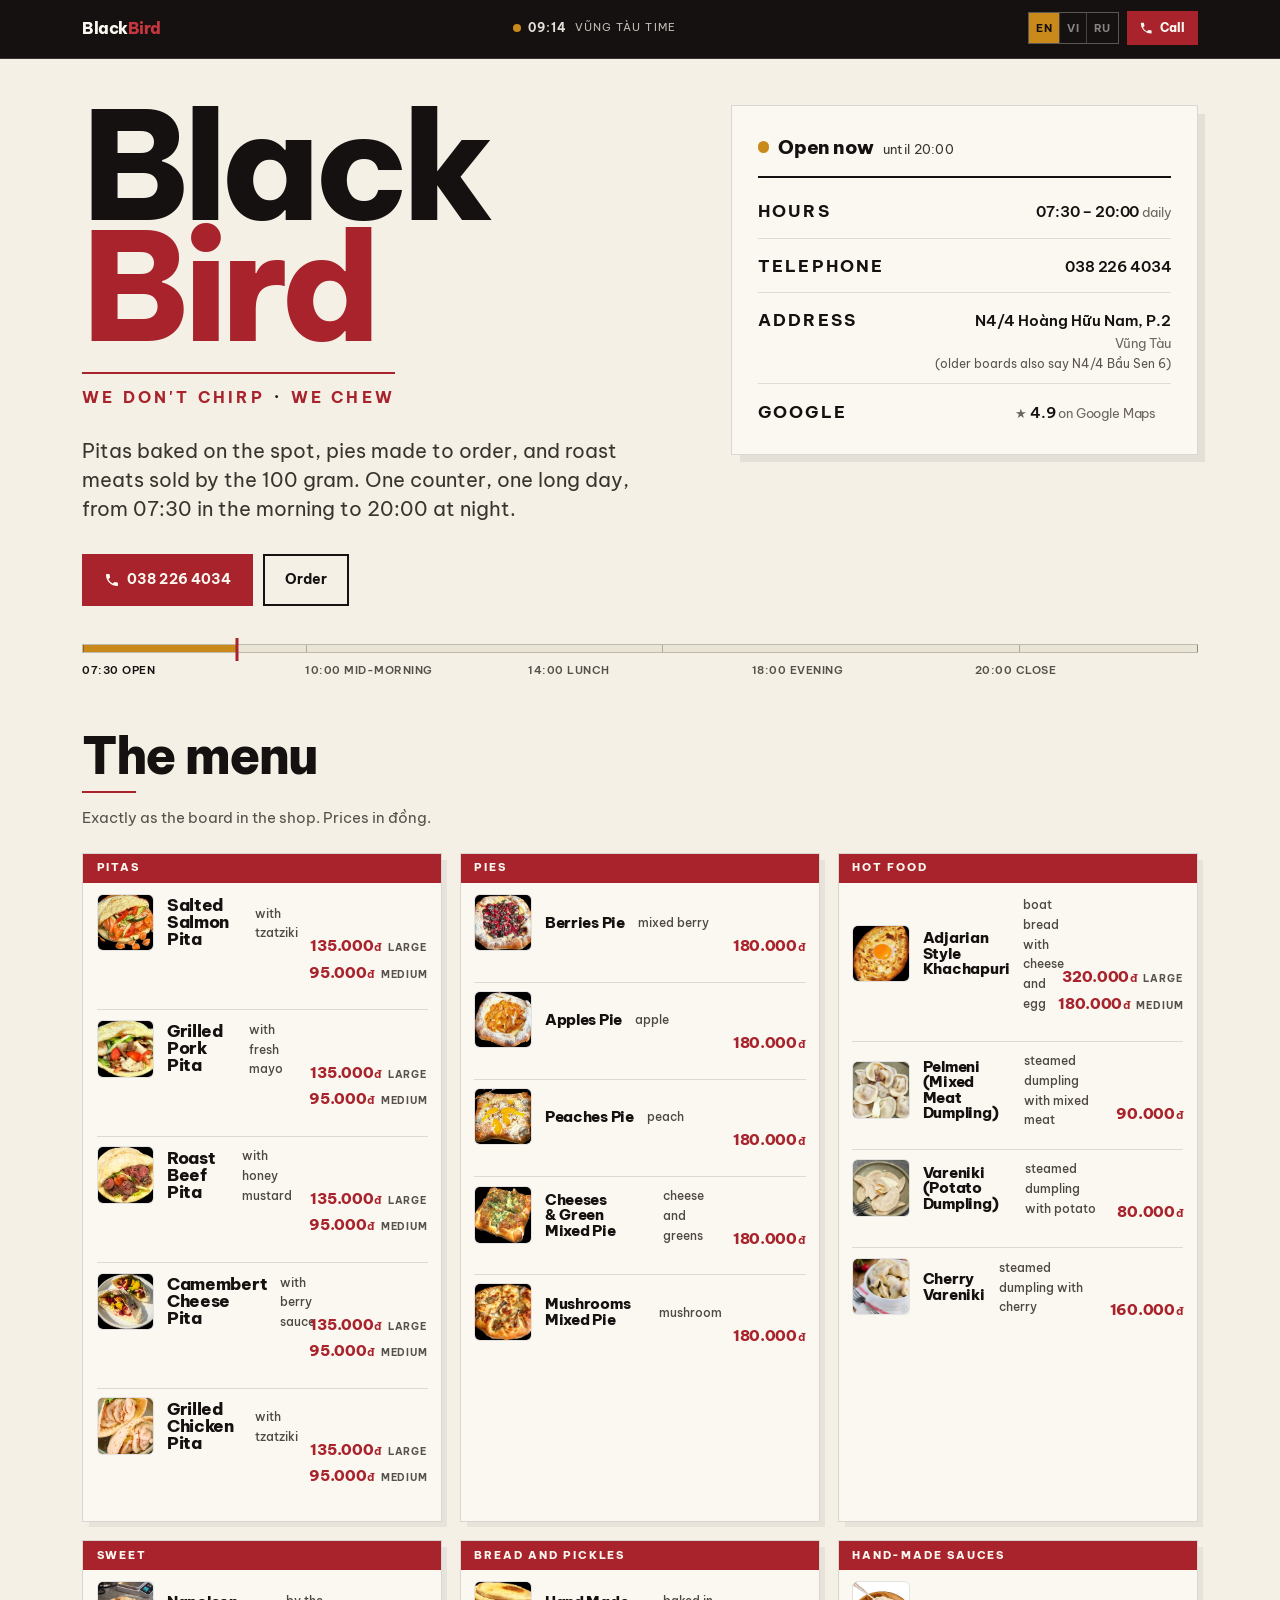
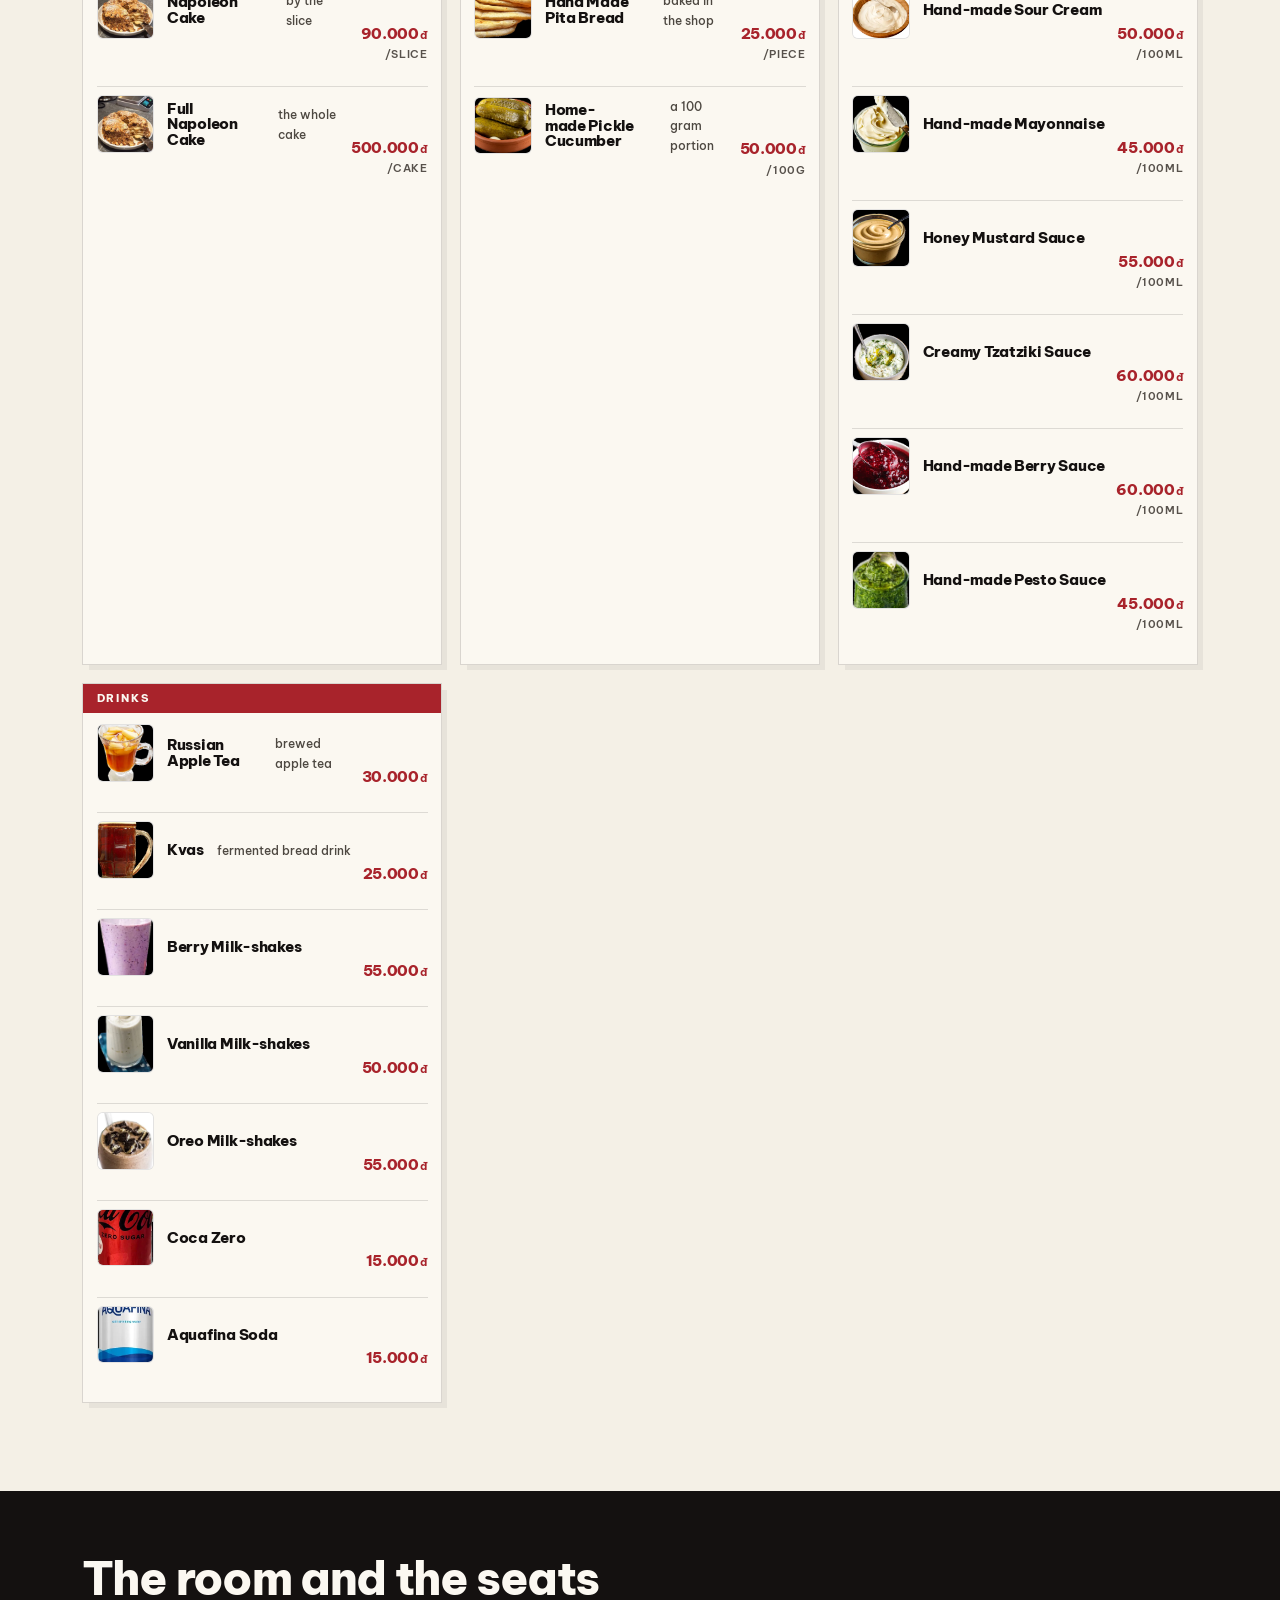
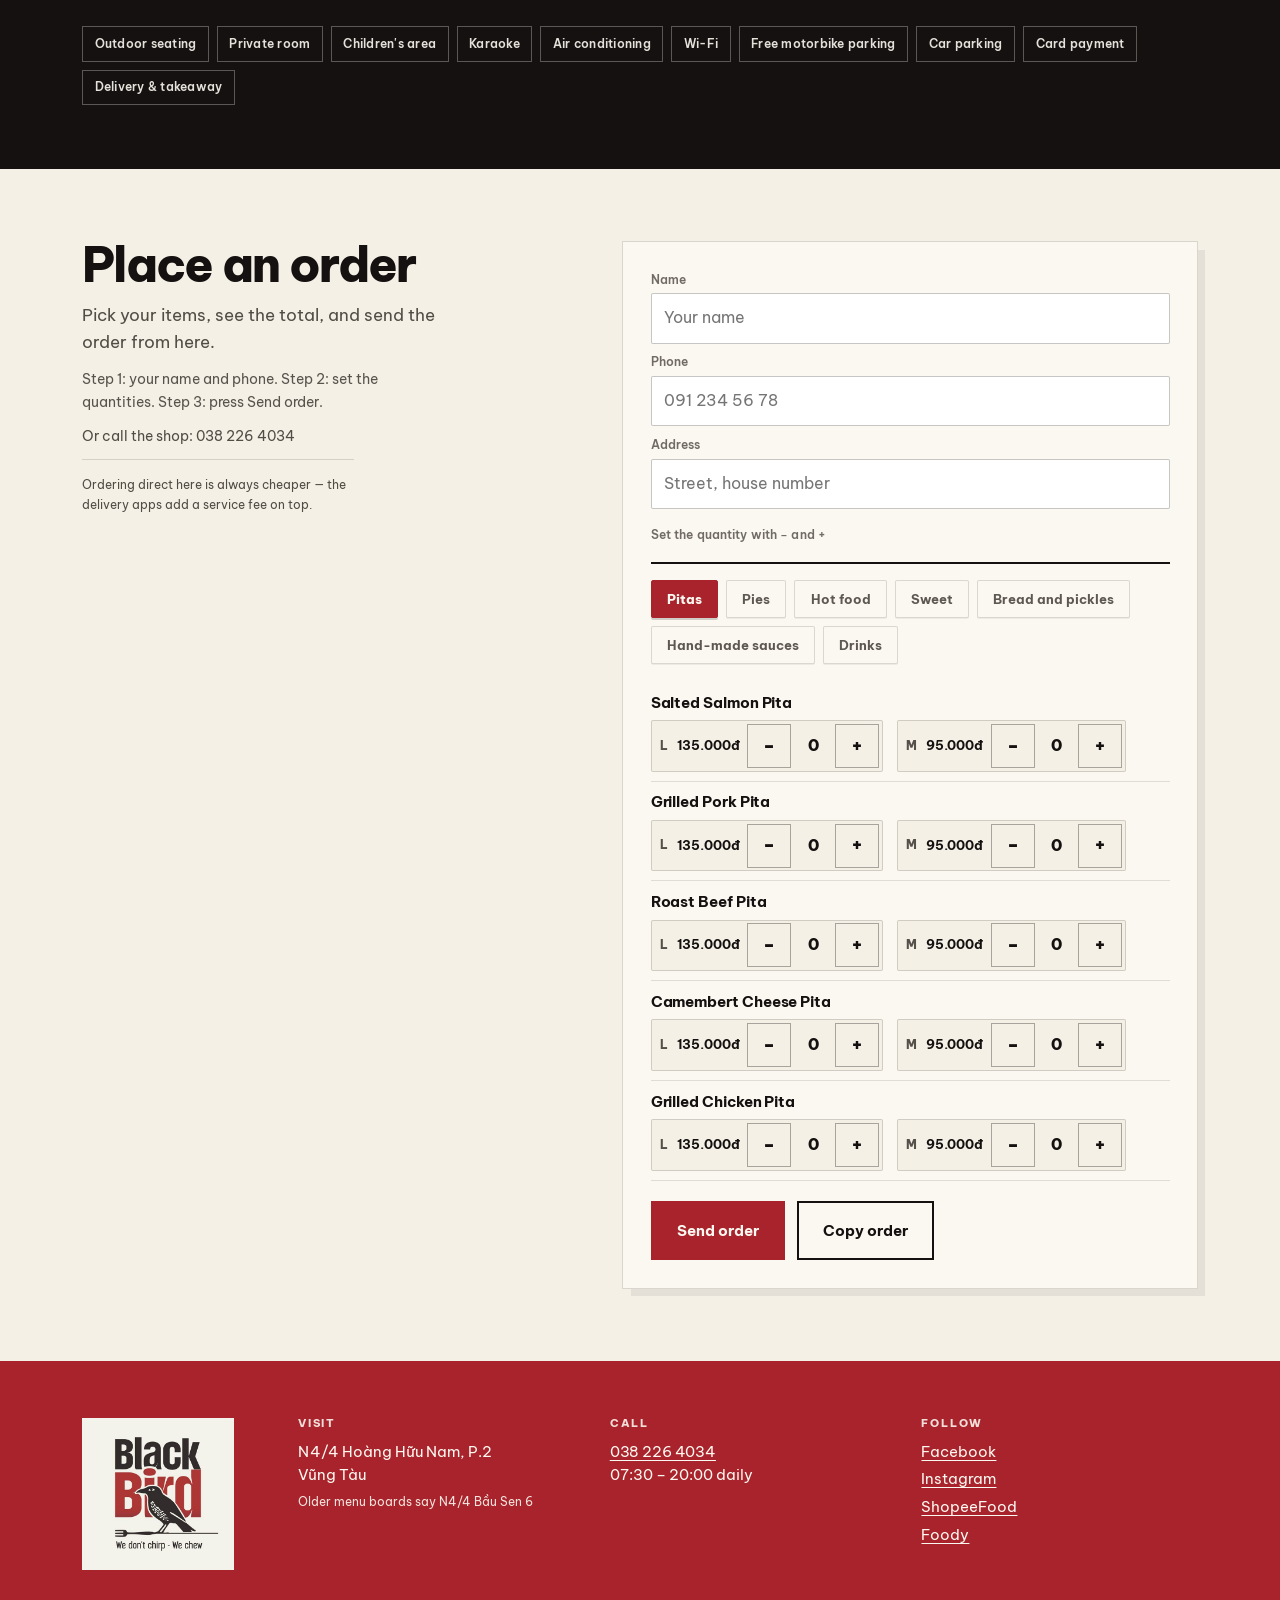
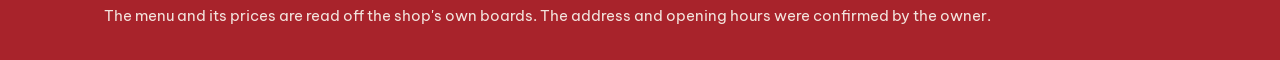
==== commit afd7be2b: "No free water; the board speaks the page's language; sizes are L/M - Regular Water is gone from the " ====
--- a/index.html
+++ b/index.html
@@ -202,8 +202,8 @@
       <ul class="grp__list">
         <li class="row row--pita">
           <div class="row__body">
-            <h4 class="row__name">Salted Salmon Pita</h4>
-            <p class="row__ticket" data-vi="Bánh cá hồi muối tươi lạnh" data-en="with tzatziki" data-ru="с цатцики">with tzatziki</p>
+            <h4 class="row__name" data-vi="Bánh cá hồi muối tươi lạnh" data-en="Salted Salmon Pita" data-ru="Пита с солёным лососем">Salted Salmon Pita</h4>
+            <p class="row__ticket" data-vi="với sốt tzatziki" data-en="with tzatziki" data-ru="с цатцики">with tzatziki</p>
           </div>
           <p class="row__price num row__price--two">
             <span class="row__p"><span class="row__pv">135.000<span class="row__cur">đ</span></span> <span class="row__pl" data-vi="Lớn" data-en="Large" data-ru="Большой">Large</span></span>
@@ -212,8 +212,8 @@
         </li>
         <li class="row row--pita">
           <div class="row__body">
-            <h4 class="row__name">Grilled Pork Pita</h4>
-            <p class="row__ticket" data-vi="Bánh thịt heo nướng thơm" data-en="with fresh mayo" data-ru="со свежим майонезом">with fresh mayo</p>
+            <h4 class="row__name" data-vi="Bánh thịt heo nướng thơm" data-en="Grilled Pork Pita" data-ru="Пита с жареной свининой">Grilled Pork Pita</h4>
+            <p class="row__ticket" data-vi="với sốt mayonnaise tươi" data-en="with fresh mayo" data-ru="со свежим майонезом">with fresh mayo</p>
           </div>
           <p class="row__price num row__price--two">
             <span class="row__p"><span class="row__pv">135.000<span class="row__cur">đ</span></span> <span class="row__pl" data-vi="Lớn" data-en="Large" data-ru="Большой">Large</span></span>
@@ -222,8 +222,8 @@
         </li>
         <li class="row row--pita">
           <div class="row__body">
-            <h4 class="row__name">Roast Beef Pita</h4>
-            <p class="row__ticket" data-vi="Bánh thịt bò nướng mọng" data-en="with honey mustard" data-ru="с медово-горчичным соусом">with honey mustard</p>
+            <h4 class="row__name" data-vi="Bánh thịt bò nướng mọng" data-en="Roast Beef Pita" data-ru="Пита с жареной говядиной">Roast Beef Pita</h4>
+            <p class="row__ticket" data-vi="với sốt mật ong mù tạng" data-en="with honey mustard" data-ru="с медово-горчичным соусом">with honey mustard</p>
           </div>
           <p class="row__price num row__price--two">
             <span class="row__p"><span class="row__pv">135.000<span class="row__cur">đ</span></span> <span class="row__pl" data-vi="Lớn" data-en="Large" data-ru="Большой">Large</span></span>
@@ -232,8 +232,8 @@
         </li>
         <li class="row row--pita">
           <div class="row__body">
-            <h4 class="row__name">Camembert Cheese Pita</h4>
-            <p class="row__ticket" data-vi="Bánh Camembert Cheese Ý" data-en="with berry sauce" data-ru="с ягодным соусом">with berry sauce</p>
+            <h4 class="row__name" data-vi="Bánh Camembert Cheese Ý" data-en="Camembert Cheese Pita" data-ru="Пита с камамбером">Camembert Cheese Pita</h4>
+            <p class="row__ticket" data-vi="với sốt quả mọng" data-en="with berry sauce" data-ru="с ягодным соусом">with berry sauce</p>
           </div>
           <p class="row__price num row__price--two">
             <span class="row__p"><span class="row__pv">135.000<span class="row__cur">đ</span></span> <span class="row__pl" data-vi="Lớn" data-en="Large" data-ru="Большой">Large</span></span>
@@ -242,8 +242,8 @@
         </li>
         <li class="row row--pita">
           <div class="row__body">
-            <h4 class="row__name">Grilled Chicken Pita</h4>
-            <p class="row__ticket" data-vi="Bánh thịt gà nướng thơm" data-en="with tzatziki" data-ru="с цатцики">with tzatziki</p>
+            <h4 class="row__name" data-vi="Bánh thịt gà nướng thơm" data-en="Grilled Chicken Pita" data-ru="Пита с жареной курицей">Grilled Chicken Pita</h4>
+            <p class="row__ticket" data-vi="với sốt tzatziki" data-en="with tzatziki" data-ru="с цатцики">with tzatziki</p>
           </div>
           <p class="row__price num row__price--two">
             <span class="row__p"><span class="row__pv">135.000<span class="row__cur">đ</span></span> <span class="row__pl" data-vi="Lớn" data-en="Large" data-ru="Большой">Large</span></span>
@@ -258,36 +258,36 @@
       <ul class="grp__list">
         <li class="row">
           <div class="row__body">
-            <h4 class="row__name">Berries Pie</h4>
-            <p class="row__ticket" data-vi="Bánh nướng quả mọng" data-en="mixed berry" data-ru="смешанные ягоды">mixed berry</p>
+            <h4 class="row__name" data-vi="Bánh nướng quả mọng" data-en="Berries Pie" data-ru="Пирог с ягодами">Berries Pie</h4>
+            <p class="row__ticket" data-vi="hỗn hợp quả mọng" data-en="mixed berry" data-ru="смешанные ягоды">mixed berry</p>
           </div>
           <p class="row__price num">180.000<span class="row__cur">đ</span></p>
         </li>
         <li class="row">
           <div class="row__body">
-            <h4 class="row__name">Apples Pie</h4>
-            <p class="row__ticket" data-vi="Bánh nướng táo" data-en="apple" data-ru="яблоко">apple</p>
+            <h4 class="row__name" data-vi="Bánh nướng táo" data-en="Apples Pie" data-ru="Пирог с яблоками">Apples Pie</h4>
+            <p class="row__ticket" data-vi="táo" data-en="apple" data-ru="яблоко">apple</p>
           </div>
           <p class="row__price num">180.000<span class="row__cur">đ</span></p>
         </li>
         <li class="row">
           <div class="row__body">
-            <h4 class="row__name">Peaches Pie</h4>
-            <p class="row__ticket" data-vi="Bánh nướng đào" data-en="peach" data-ru="персик">peach</p>
+            <h4 class="row__name" data-vi="Bánh nướng đào" data-en="Peaches Pie" data-ru="Пирог с персиками">Peaches Pie</h4>
+            <p class="row__ticket" data-vi="đào" data-en="peach" data-ru="персик">peach</p>
           </div>
           <p class="row__price num">180.000<span class="row__cur">đ</span></p>
         </li>
         <li class="row">
           <div class="row__body">
-            <h4 class="row__name">Cheeses &amp; Green Mixed Pie</h4>
-            <p class="row__ticket" data-vi="Bánh nướng phô mai và rau mix" data-en="cheese and greens" data-ru="сыр и зелень">cheese and greens</p>
+            <h4 class="row__name" data-vi="Bánh nướng phô mai và rau mix" data-en="Cheeses &amp; Green Mixed Pie" data-ru="Пирог с сыром и зеленью">Cheeses &amp; Green Mixed Pie</h4>
+            <p class="row__ticket" data-vi="phô mai và rau" data-en="cheese and greens" data-ru="сыр и зелень">cheese and greens</p>
           </div>
           <p class="row__price num">180.000<span class="row__cur">đ</span></p>
         </li>
         <li class="row">
           <div class="row__body">
-            <h4 class="row__name">Mushrooms Mixed Pie</h4>
-            <p class="row__ticket" data-vi="Bánh nướng nấm mix" data-en="mushroom" data-ru="грибы">mushroom</p>
+            <h4 class="row__name" data-vi="Bánh nướng nấm mix" data-en="Mushrooms Mixed Pie" data-ru="Пирог с грибами">Mushrooms Mixed Pie</h4>
+            <p class="row__ticket" data-vi="nấm" data-en="mushroom" data-ru="грибы">mushroom</p>
           </div>
           <p class="row__price num">180.000<span class="row__cur">đ</span></p>
         </li>
@@ -299,8 +299,8 @@
       <ul class="grp__list">
         <li class="row">
           <div class="row__body">
-            <h4 class="row__name">Adjarian Style Khachapuri</h4>
-            <p class="row__ticket" data-vi="Bánh Adjarian" data-en="Adjarian boat bread with cheese and egg" data-ru="аджарский хачапури с сыром и яйцом">Adjarian boat bread with cheese and egg</p>
+            <h4 class="row__name" data-vi="Bánh Adjarian" data-en="Adjarian Style Khachapuri" data-ru="Аджарский хачапури">Adjarian Style Khachapuri</h4>
+            <p class="row__ticket" data-vi="bánh thuyền nhân phô mai và trứng" data-en="boat bread with cheese and egg" data-ru="с сыром и яйцом">boat bread with cheese and egg</p>
           </div>
           <p class="row__price num row__price--two">
             <span class="row__p"><span class="row__pv">320.000<span class="row__cur">đ</span></span> <span class="row__pl" data-vi="Lớn" data-en="Large" data-ru="Большой">Large</span></span>
@@ -309,22 +309,22 @@
         </li>
         <li class="row">
           <div class="row__body">
-            <h4 class="row__name">Pelmeni (Mixed Meat Dumpling)</h4>
-            <p class="row__ticket" data-vi="Bánh hấp thịt kiểu Nga" data-en="steamed dumpling with mixed meat" data-ru="паровые пельмени с мясом">steamed dumpling with mixed meat</p>
+            <h4 class="row__name" data-vi="Bánh hấp thịt kiểu Nga" data-en="Pelmeni (Mixed Meat Dumpling)" data-ru="Пельмени с мясом">Pelmeni (Mixed Meat Dumpling)</h4>
+            <p class="row__ticket" data-vi="bánh hấp nhân thịt hỗn hợp" data-en="steamed dumpling with mixed meat" data-ru="паровые пельмени с мясом">steamed dumpling with mixed meat</p>
           </div>
           <p class="row__price num">90.000<span class="row__cur">đ</span></p>
         </li>
         <li class="row">
           <div class="row__body">
-            <h4 class="row__name">Vareniki (Potato Dumpling)</h4>
-            <p class="row__ticket" data-vi="Bánh hấp khoai tây kiểu Nga" data-en="steamed dumpling with potato" data-ru="паровые вареники с картофелем">steamed dumpling with potato</p>
+            <h4 class="row__name" data-vi="Bánh hấp khoai tây kiểu Nga" data-en="Vareniki (Potato Dumpling)" data-ru="Вареники с картофелем">Vareniki (Potato Dumpling)</h4>
+            <p class="row__ticket" data-vi="bánh hấp nhân khoai tây" data-en="steamed dumpling with potato" data-ru="паровые вареники с картофелем">steamed dumpling with potato</p>
           </div>
           <p class="row__price num">80.000<span class="row__cur">đ</span></p>
         </li>
         <li class="row">
           <div class="row__body">
-            <h4 class="row__name">Cherry Vareniki</h4>
-            <p class="row__ticket" data-vi="Bánh hấp cherry kiểu Nga" data-en="steamed dumpling with cherry" data-ru="паровые вареники с вишней">steamed dumpling with cherry</p>
+            <h4 class="row__name" data-vi="Bánh hấp cherry kiểu Nga" data-en="Cherry Vareniki" data-ru="Вареники с вишней">Cherry Vareniki</h4>
+            <p class="row__ticket" data-vi="bánh hấp nhân cherry" data-en="steamed dumpling with cherry" data-ru="паровые вареники с вишней">steamed dumpling with cherry</p>
           </div>
           <p class="row__price num">160.000<span class="row__cur">đ</span></p>
         </li>
@@ -336,15 +336,15 @@
       <ul class="grp__list">
         <li class="row">
           <div class="row__body">
-            <h4 class="row__name">Napoleon Cake</h4>
-            <p class="row__ticket" data-vi="Bánh kem xếp tầng kiểu Nga" data-en="by the slice" data-ru="по кускам">by the slice</p>
+            <h4 class="row__name" data-vi="Bánh kem xếp tầng kiểu Nga" data-en="Napoleon Cake" data-ru="Наполеон">Napoleon Cake</h4>
+            <p class="row__ticket" data-vi="từng miếng" data-en="by the slice" data-ru="по кускам">by the slice</p>
           </div>
           <p class="row__price num">90.000<span class="row__cur">đ</span><span class="row__per" data-vi="/cái" data-en="/slice" data-ru="/кусок">/slice</span></p>
         </li>
         <li class="row">
           <div class="row__body">
-            <h4 class="row__name">Full Napoleon Cake</h4>
-            <p class="row__ticket" data-vi="Bánh Napoleon nguyên cái" data-en="the whole cake" data-ru="весь торт целиком">the whole cake</p>
+            <h4 class="row__name" data-vi="Bánh Napoleon nguyên cái" data-en="Full Napoleon Cake" data-ru="Наполеон целый">Full Napoleon Cake</h4>
+            <p class="row__ticket" data-vi="cả cái bánh" data-en="the whole cake" data-ru="весь торт целиком">the whole cake</p>
           </div>
           <p class="row__price num">500.000<span class="row__cur">đ</span><span class="row__per" data-vi="/cái" data-en="/cake" data-ru="/торт">/cake</span></p>
         </li>
@@ -356,15 +356,15 @@
       <ul class="grp__list">
         <li class="row">
           <div class="row__body">
-            <h4 class="row__name">Hand Made Pita Bread</h4>
-            <p class="row__ticket" data-vi="Vỏ bánh Pitas thủ công" data-en="baked in the shop" data-ru="выпекается в зале">baked in the shop</p>
+            <h4 class="row__name" data-vi="Vỏ bánh Pitas thủ công" data-en="Hand Made Pita Bread" data-ru="Хлеб для питы">Hand Made Pita Bread</h4>
+            <p class="row__ticket" data-vi="nướng tại quán" data-en="baked in the shop" data-ru="выпекается в зале">baked in the shop</p>
           </div>
           <p class="row__price num">25.000<span class="row__cur">đ</span><span class="row__per" data-vi="/cái" data-en="/piece" data-ru="/шт.">/piece</span></p>
         </li>
         <li class="row">
           <div class="row__body">
-            <h4 class="row__name">Home-made Pickle Cucumber</h4>
-            <p class="row__ticket" data-vi="Dưa chuột muối chua" data-en="a 100 gram portion" data-ru="порция 100 грамм">a 100 gram portion</p>
+            <h4 class="row__name" data-vi="Dưa chuột muối chua" data-en="Home-made Pickle Cucumber" data-ru="Домашние соленья">Home-made Pickle Cucumber</h4>
+            <p class="row__ticket" data-vi="một phần 100 gram" data-en="a 100 gram portion" data-ru="порция 100 грамм">a 100 gram portion</p>
           </div>
           <p class="row__price num">50.000<span class="row__cur">đ</span><span class="row__per">/100g</span></p>
         </li>
@@ -375,27 +375,27 @@
       <h3 class="grp__h" data-vi="Sốt làm tại quán" data-en="Hand-made sauces" data-ru="Соусы собственного производства">Hand-made sauces</h3>
       <ul class="grp__list">
         <li class="row">
-          <div class="row__body"><h4 class="row__name">Hand-made Sour Cream</h4></div>
+          <div class="row__body"><h4 class="row__name" data-vi="Kem chua" data-en="Hand-made Sour Cream" data-ru="Сметана">Hand-made Sour Cream</h4></div>
           <p class="row__price num">50.000<span class="row__cur">đ</span><span class="row__per">/100ml</span></p>
         </li>
         <li class="row">
-          <div class="row__body"><h4 class="row__name">Hand-made Mayonnaise</h4></div>
+          <div class="row__body"><h4 class="row__name" data-vi="Sốt mayonnaise" data-en="Hand-made Mayonnaise" data-ru="Майонез">Hand-made Mayonnaise</h4></div>
           <p class="row__price num">45.000<span class="row__cur">đ</span><span class="row__per">/100ml</span></p>
         </li>
         <li class="row">
-          <div class="row__body"><h4 class="row__name">Honey Mustard Sauce</h4></div>
+          <div class="row__body"><h4 class="row__name" data-vi="Sốt mật ong mù tạng" data-en="Honey Mustard Sauce" data-ru="Медово-горчичный соус">Honey Mustard Sauce</h4></div>
           <p class="row__price num">55.000<span class="row__cur">đ</span><span class="row__per">/100ml</span></p>
         </li>
         <li class="row">
-          <div class="row__body"><h4 class="row__name">Creamy Tzatziki Sauce</h4></div>
+          <div class="row__body"><h4 class="row__name" data-vi="Sốt tzatziki" data-en="Creamy Tzatziki Sauce" data-ru="Соус цатцики">Creamy Tzatziki Sauce</h4></div>
           <p class="row__price num">60.000<span class="row__cur">đ</span><span class="row__per">/100ml</span></p>
         </li>
         <li class="row">
-          <div class="row__body"><h4 class="row__name">Hand-made Berry Sauce</h4></div>
+          <div class="row__body"><h4 class="row__name" data-vi="Sốt quả mọng" data-en="Hand-made Berry Sauce" data-ru="Ягодный соус">Hand-made Berry Sauce</h4></div>
           <p class="row__price num">60.000<span class="row__cur">đ</span><span class="row__per">/100ml</span></p>
         </li>
         <li class="row">
-          <div class="row__body"><h4 class="row__name">Hand-made Pesto Sauce</h4></div>
+          <div class="row__body"><h4 class="row__name" data-vi="Sốt pesto" data-en="Hand-made Pesto Sauce" data-ru="Соус песто">Hand-made Pesto Sauce</h4></div>
           <p class="row__price num">45.000<span class="row__cur">đ</span><span class="row__per">/100ml</span></p>
         </li>
       </ul>
@@ -406,44 +406,37 @@
       <ul class="grp__list">
         <li class="row">
           <div class="row__body">
-            <h4 class="row__name">Russian Apple Tea</h4>
-            <p class="row__ticket" data-vi="Nước đun táo giải nhiệt" data-en="brewed apple tea" data-ru="яблочный чай">brewed apple tea</p>
+            <h4 class="row__name" data-vi="Nước đun táo giải nhiệt" data-en="Russian Apple Tea" data-ru="Русский яблочный чай">Russian Apple Tea</h4>
+            <p class="row__ticket" data-vi="nước táo nấu" data-en="brewed apple tea" data-ru="компот">brewed apple tea</p>
           </div>
           <p class="row__price num">30.000<span class="row__cur">đ</span></p>
         </li>
         <li class="row">
           <div class="row__body">
-            <h4 class="row__name">Kvas</h4>
-            <p class="row__ticket" data-vi="Nước lúa mạch lên men" data-en="fermented bread drink" data-ru="квас, сброженный напиток">fermented bread drink</p>
+            <h4 class="row__name" data-vi="Nước lúa mạch lên men" data-en="Kvas" data-ru="Квас">Kvas</h4>
+            <p class="row__ticket" data-vi="nước uống lên men từ bánh mì" data-en="fermented bread drink" data-ru="напиток из сброженного хлеба">fermented bread drink</p>
           </div>
           <p class="row__price num">25.000<span class="row__cur">đ</span></p>
         </li>
         <li class="row">
-          <div class="row__body"><h4 class="row__name">Berry Milk-shakes</h4></div>
+          <div class="row__body"><h4 class="row__name" data-vi="Sữa Lắc Trái Mọng" data-en="Berry Milk-shakes" data-ru="Ягодный молочный коктейль">Berry Milk-shakes</h4></div>
           <p class="row__price num">55.000<span class="row__cur">đ</span></p>
         </li>
         <li class="row">
-          <div class="row__body"><h4 class="row__name">Vanilla Milk-shakes</h4></div>
+          <div class="row__body"><h4 class="row__name" data-vi="Kem Sữa Đánh Vanilla" data-en="Vanilla Milk-shakes" data-ru="Ванильный молочный коктейль">Vanilla Milk-shakes</h4></div>
           <p class="row__price num">50.000<span class="row__cur">đ</span></p>
         </li>
         <li class="row">
-          <div class="row__body"><h4 class="row__name">Oreo Milk-shakes</h4></div>
+          <div class="row__body"><h4 class="row__name" data-vi="Sữa Lắc Oreo" data-en="Oreo Milk-shakes" data-ru="Молочный коктейль Oreo">Oreo Milk-shakes</h4></div>
           <p class="row__price num">55.000<span class="row__cur">đ</span></p>
         </li>
         <li class="row">
-          <div class="row__body"><h4 class="row__name">Coca Zero</h4></div>
+          <div class="row__body"><h4 class="row__name" data-vi="COCA KHÔNG ĐƯỜNG" data-en="Coca Zero" data-ru="Coca Zero">Coca Zero</h4></div>
           <p class="row__price num">15.000<span class="row__cur">đ</span></p>
         </li>
         <li class="row">
-          <div class="row__body"><h4 class="row__name">Aquafina Soda</h4></div>
+          <div class="row__body"><h4 class="row__name" data-vi="Nước khoáng có gas" data-en="Aquafina Soda" data-ru="Aquafina">Aquafina Soda</h4></div>
           <p class="row__price num">15.000<span class="row__cur">đ</span></p>
-        </li>
-        <li class="row">
-          <div class="row__body">
-            <h4 class="row__name">Regular Water</h4>
-            <p class="row__ticket" data-vi="Nước lọc" data-en="not fancy" data-ru="обычная вода">not fancy</p>
-          </div>
-          <p class="row__price num row__price--free" data-vi="Miễn phí" data-en="Free" data-ru="Бесплатно">Free</p>
         </li>
       </ul>
     </section>
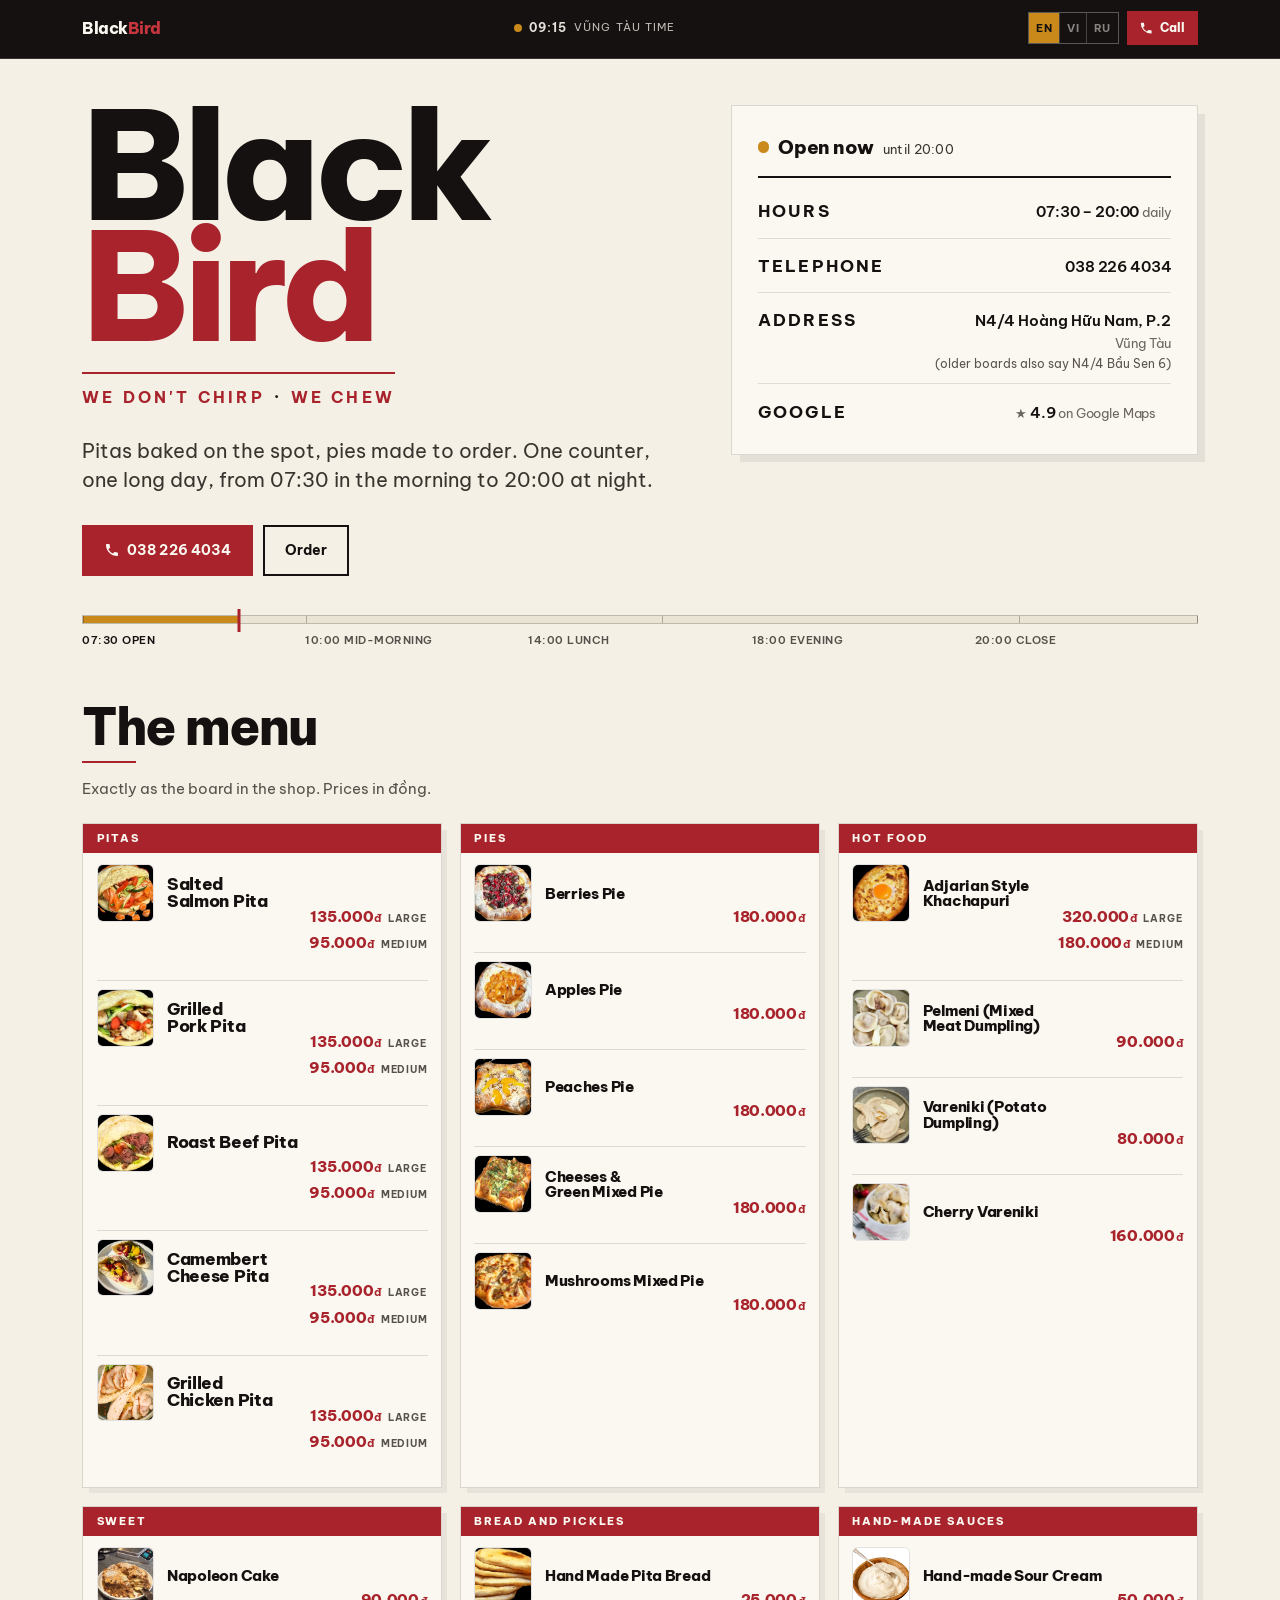
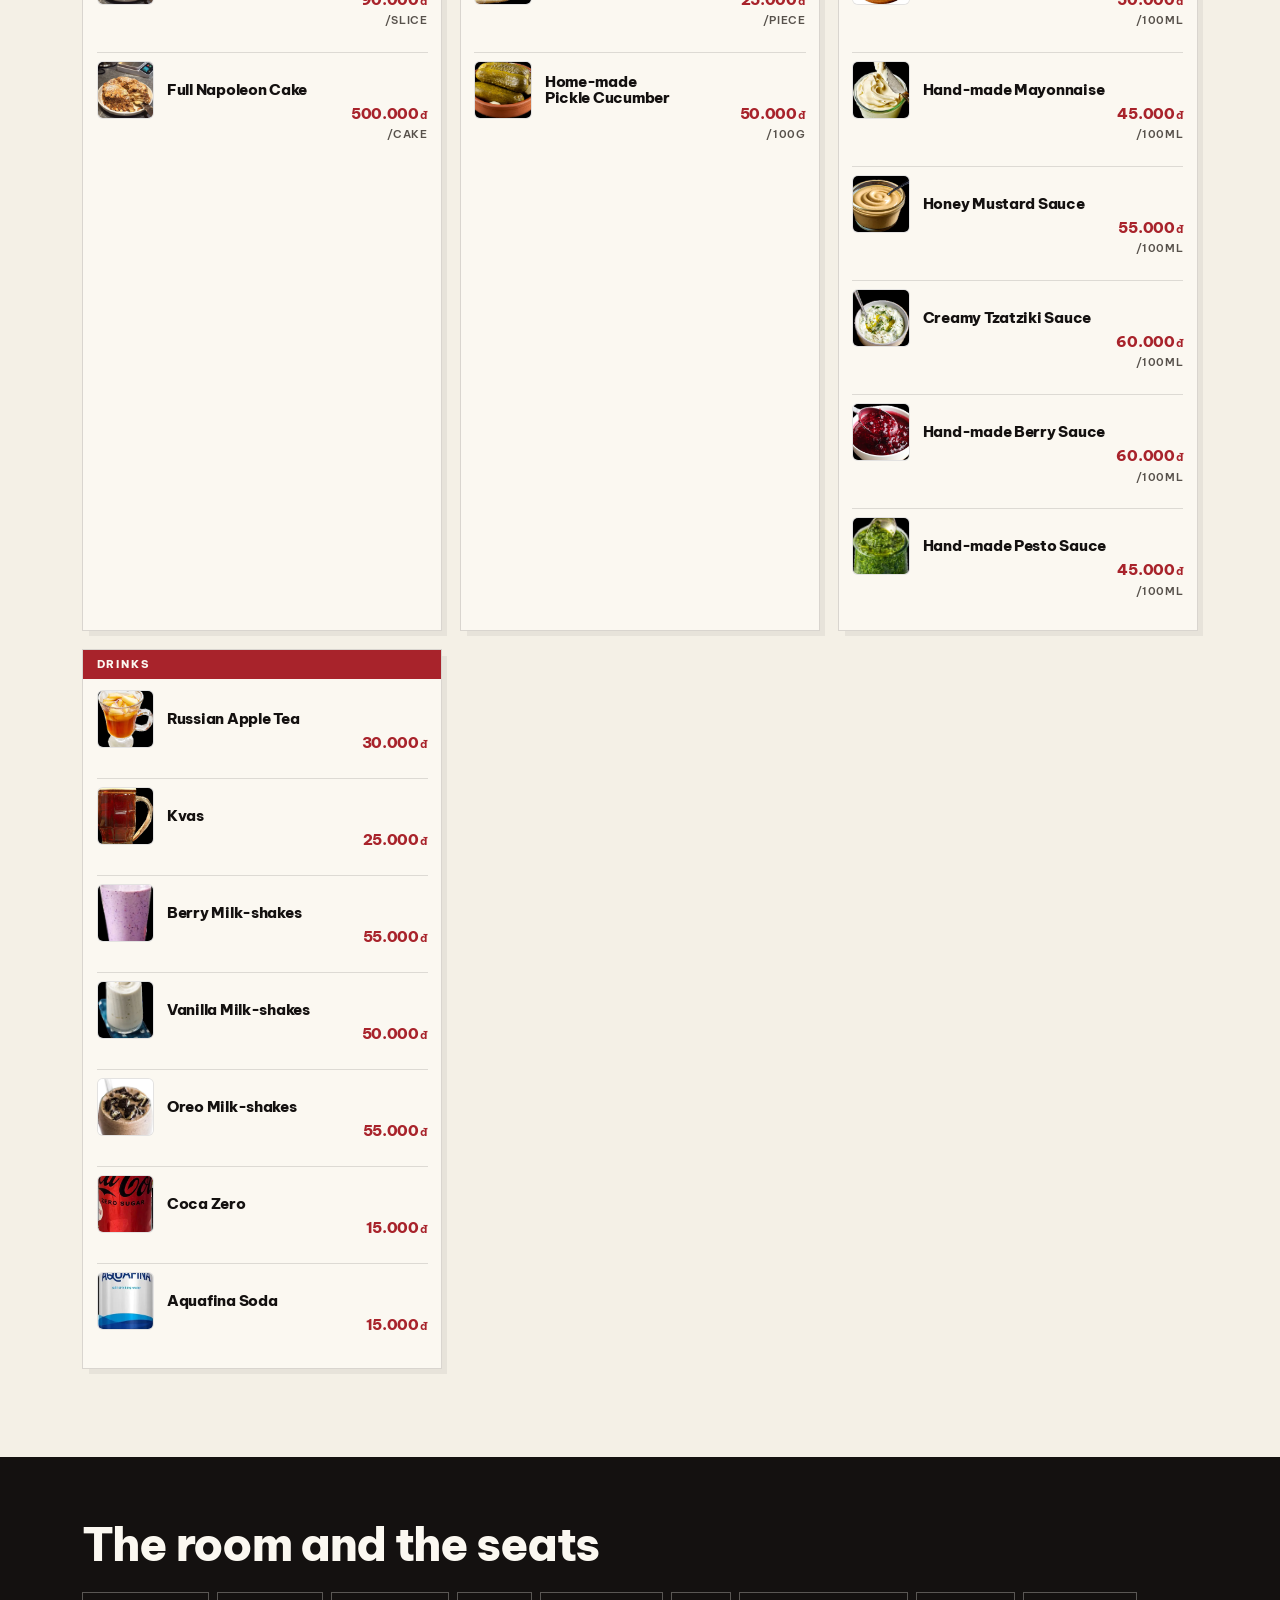
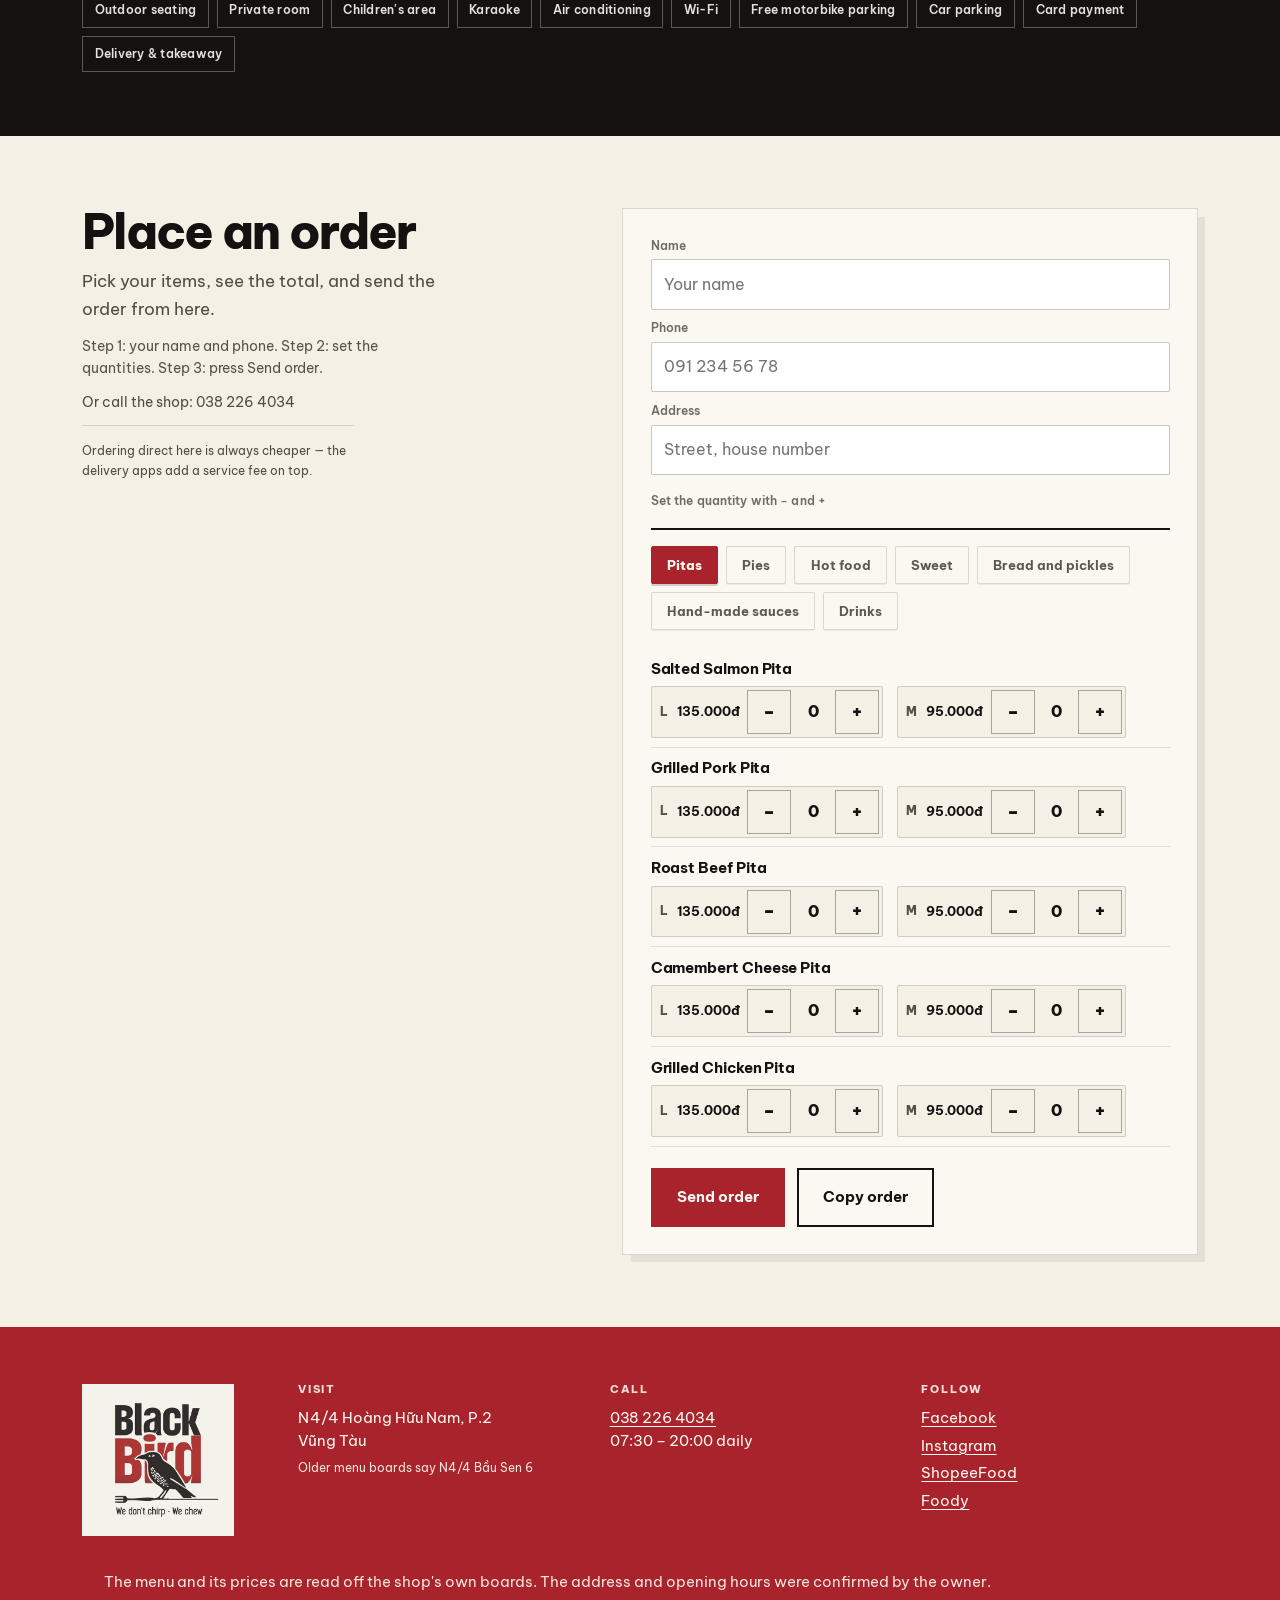
==== commit a66621d7: "No dish descriptions; the owner's Russian names; no 100 g meat claim - The board reads name + price " ====
--- a/index.html
+++ b/index.html
@@ -53,7 +53,7 @@
 <meta charset="utf-8">
 <meta name="viewport" content="width=device-width, initial-scale=1, viewport-fit=cover">
 <title>Black Bird — Pitas &amp; Sandwiches, N4/4 Hoàng Hữu Nam, Vũng Tàu</title>
-<meta name="description" data-vi="Bánh mì pita nướng tại chỗ, bánh nướng tươi và thịt nướng theo 100 gram tại N4/4 Hoàng Hữu Nam, P.2 Vũng Tàu. Mở 7:30 – 20:00 hằng ngày." data-en="Pitas baked on the spot, pies made to order and roast meats by the 100 gram at N4/4 Hoàng Hữu Nam, Ward 2, Vũng Tàu. Open 7:30 – 20:00 daily." data-ru="Питы пекут на месте, пироги готовят на заказ и жареное мясо на 100 грамм. N4/4 Hoàng Hữu Nam, П.2, Вунгтау. Открыто 7:30 – 20:00 ежедневно.">
+<meta name="description" data-vi="Bánh mì pita nướng tại chỗ, bánh nướng tươi tại N4/4 Hoàng Hữu Nam, P.2 Vũng Tàu. Mở 7:30 – 20:00 hằng ngày." data-en="Pitas baked on the spot, pies made to order at N4/4 Hoàng Hữu Nam, Ward 2, Vũng Tàu. Open 7:30 – 20:00 daily." data-ru="Питы пекут на месте, пироги готовят на заказ. N4/4 Hoàng Hữu Nam, П.2, Вунгтау. Открыто 7:30 – 20:00 ежедневно.">
 <meta name="theme-color" content="#141110">
 <link rel="preconnect" href="https://fonts.gstatic.com" crossorigin>
 <link rel="stylesheet" href="https://fonts.googleapis.com/css2?family=Be+Vietnam+Pro:wght@400;500;700;800&display=swap">
@@ -105,7 +105,7 @@
       </h1>
       <p class="tagline"><span data-vi="Chúng tôi không hót" data-en="We don't chirp" data-ru="Мы не поём">We don't chirp</span> <i>·</i> <span data-vi="chúng tôi nhai" data-en="we chew" data-ru="мы жуём">we chew</span></p>
 
-      <p class="lede" data-vi="Bánh mì pita nướng ngay tại chỗ, bánh nướng làm theo yêu cầu và thịt nướng bán theo 100 gram. Một quán, một ngày dài, từ 7:30 sáng đến 20:00 tối." data-en="Pitas baked on the spot, pies made to order, and roast meats sold by the 100 gram. One counter, one long day, from 07:30 in the morning to 20:00 at night." data-ru="Питы пекут на месте, пироги готовят на заказ, а жареное мясо продаётся на 100 грамм. Одно место, один долгий день, с 07:30 утра до 20:00 вечера.">Pitas baked on the spot, pies made to order, and roast meats sold by the 100 gram. One counter, one long day, from 07:30 in the morning to 20:00 at night.</p>
+      <p class="lede" data-vi="Bánh mì pita nướng ngay tại chỗ, bánh nướng làm theo yêu cầu. Một quán, một ngày dài, từ 7:30 sáng đến 20:00 tối." data-en="Pitas baked on the spot, pies made to order. One counter, one long day, from 07:30 in the morning to 20:00 at night." data-ru="Питы пекут на месте, пироги готовят на заказ. Одно место, один долгий день, с 07:30 утра до 20:00 вечера.">Pitas baked on the spot, pies made to order. One counter, one long day, from 07:30 in the morning to 20:00 at night.</p>
 
       <div class="hero__cta">
         <a class="btn btn--solid" href="tel:+84382264034">
@@ -203,7 +203,6 @@
         <li class="row row--pita">
           <div class="row__body">
             <h4 class="row__name" data-vi="Bánh cá hồi muối tươi lạnh" data-en="Salted Salmon Pita" data-ru="Пита с солёным лососем">Salted Salmon Pita</h4>
-            <p class="row__ticket" data-vi="với sốt tzatziki" data-en="with tzatziki" data-ru="с цатцики">with tzatziki</p>
           </div>
           <p class="row__price num row__price--two">
             <span class="row__p"><span class="row__pv">135.000<span class="row__cur">đ</span></span> <span class="row__pl" data-vi="Lớn" data-en="Large" data-ru="Большой">Large</span></span>
@@ -213,7 +212,6 @@
         <li class="row row--pita">
           <div class="row__body">
             <h4 class="row__name" data-vi="Bánh thịt heo nướng thơm" data-en="Grilled Pork Pita" data-ru="Пита с жареной свининой">Grilled Pork Pita</h4>
-            <p class="row__ticket" data-vi="với sốt mayonnaise tươi" data-en="with fresh mayo" data-ru="со свежим майонезом">with fresh mayo</p>
           </div>
           <p class="row__price num row__price--two">
             <span class="row__p"><span class="row__pv">135.000<span class="row__cur">đ</span></span> <span class="row__pl" data-vi="Lớn" data-en="Large" data-ru="Большой">Large</span></span>
@@ -223,7 +221,6 @@
         <li class="row row--pita">
           <div class="row__body">
             <h4 class="row__name" data-vi="Bánh thịt bò nướng mọng" data-en="Roast Beef Pita" data-ru="Пита с жареной говядиной">Roast Beef Pita</h4>
-            <p class="row__ticket" data-vi="với sốt mật ong mù tạng" data-en="with honey mustard" data-ru="с медово-горчичным соусом">with honey mustard</p>
           </div>
           <p class="row__price num row__price--two">
             <span class="row__p"><span class="row__pv">135.000<span class="row__cur">đ</span></span> <span class="row__pl" data-vi="Lớn" data-en="Large" data-ru="Большой">Large</span></span>
@@ -233,7 +230,6 @@
         <li class="row row--pita">
           <div class="row__body">
             <h4 class="row__name" data-vi="Bánh Camembert Cheese Ý" data-en="Camembert Cheese Pita" data-ru="Пита с камамбером">Camembert Cheese Pita</h4>
-            <p class="row__ticket" data-vi="với sốt quả mọng" data-en="with berry sauce" data-ru="с ягодным соусом">with berry sauce</p>
           </div>
           <p class="row__price num row__price--two">
             <span class="row__p"><span class="row__pv">135.000<span class="row__cur">đ</span></span> <span class="row__pl" data-vi="Lớn" data-en="Large" data-ru="Большой">Large</span></span>
@@ -243,7 +239,6 @@
         <li class="row row--pita">
           <div class="row__body">
             <h4 class="row__name" data-vi="Bánh thịt gà nướng thơm" data-en="Grilled Chicken Pita" data-ru="Пита с жареной курицей">Grilled Chicken Pita</h4>
-            <p class="row__ticket" data-vi="với sốt tzatziki" data-en="with tzatziki" data-ru="с цатцики">with tzatziki</p>
           </div>
           <p class="row__price num row__price--two">
             <span class="row__p"><span class="row__pv">135.000<span class="row__cur">đ</span></span> <span class="row__pl" data-vi="Lớn" data-en="Large" data-ru="Большой">Large</span></span>
@@ -259,35 +254,30 @@
         <li class="row">
           <div class="row__body">
             <h4 class="row__name" data-vi="Bánh nướng quả mọng" data-en="Berries Pie" data-ru="Пирог с ягодами">Berries Pie</h4>
-            <p class="row__ticket" data-vi="hỗn hợp quả mọng" data-en="mixed berry" data-ru="смешанные ягоды">mixed berry</p>
           </div>
           <p class="row__price num">180.000<span class="row__cur">đ</span></p>
         </li>
         <li class="row">
           <div class="row__body">
             <h4 class="row__name" data-vi="Bánh nướng táo" data-en="Apples Pie" data-ru="Пирог с яблоками">Apples Pie</h4>
-            <p class="row__ticket" data-vi="táo" data-en="apple" data-ru="яблоко">apple</p>
           </div>
           <p class="row__price num">180.000<span class="row__cur">đ</span></p>
         </li>
         <li class="row">
           <div class="row__body">
             <h4 class="row__name" data-vi="Bánh nướng đào" data-en="Peaches Pie" data-ru="Пирог с персиками">Peaches Pie</h4>
-            <p class="row__ticket" data-vi="đào" data-en="peach" data-ru="персик">peach</p>
           </div>
           <p class="row__price num">180.000<span class="row__cur">đ</span></p>
         </li>
         <li class="row">
           <div class="row__body">
             <h4 class="row__name" data-vi="Bánh nướng phô mai và rau mix" data-en="Cheeses &amp; Green Mixed Pie" data-ru="Пирог с сыром и зеленью">Cheeses &amp; Green Mixed Pie</h4>
-            <p class="row__ticket" data-vi="phô mai và rau" data-en="cheese and greens" data-ru="сыр и зелень">cheese and greens</p>
           </div>
           <p class="row__price num">180.000<span class="row__cur">đ</span></p>
         </li>
         <li class="row">
           <div class="row__body">
             <h4 class="row__name" data-vi="Bánh nướng nấm mix" data-en="Mushrooms Mixed Pie" data-ru="Пирог с грибами">Mushrooms Mixed Pie</h4>
-            <p class="row__ticket" data-vi="nấm" data-en="mushroom" data-ru="грибы">mushroom</p>
           </div>
           <p class="row__price num">180.000<span class="row__cur">đ</span></p>
         </li>
@@ -300,7 +290,6 @@
         <li class="row">
           <div class="row__body">
             <h4 class="row__name" data-vi="Bánh Adjarian" data-en="Adjarian Style Khachapuri" data-ru="Аджарский хачапури">Adjarian Style Khachapuri</h4>
-            <p class="row__ticket" data-vi="bánh thuyền nhân phô mai và trứng" data-en="boat bread with cheese and egg" data-ru="с сыром и яйцом">boat bread with cheese and egg</p>
           </div>
           <p class="row__price num row__price--two">
             <span class="row__p"><span class="row__pv">320.000<span class="row__cur">đ</span></span> <span class="row__pl" data-vi="Lớn" data-en="Large" data-ru="Большой">Large</span></span>
@@ -310,21 +299,18 @@
         <li class="row">
           <div class="row__body">
             <h4 class="row__name" data-vi="Bánh hấp thịt kiểu Nga" data-en="Pelmeni (Mixed Meat Dumpling)" data-ru="Пельмени с мясом">Pelmeni (Mixed Meat Dumpling)</h4>
-            <p class="row__ticket" data-vi="bánh hấp nhân thịt hỗn hợp" data-en="steamed dumpling with mixed meat" data-ru="паровые пельмени с мясом">steamed dumpling with mixed meat</p>
           </div>
           <p class="row__price num">90.000<span class="row__cur">đ</span></p>
         </li>
         <li class="row">
           <div class="row__body">
             <h4 class="row__name" data-vi="Bánh hấp khoai tây kiểu Nga" data-en="Vareniki (Potato Dumpling)" data-ru="Вареники с картофелем">Vareniki (Potato Dumpling)</h4>
-            <p class="row__ticket" data-vi="bánh hấp nhân khoai tây" data-en="steamed dumpling with potato" data-ru="паровые вареники с картофелем">steamed dumpling with potato</p>
           </div>
           <p class="row__price num">80.000<span class="row__cur">đ</span></p>
         </li>
         <li class="row">
           <div class="row__body">
             <h4 class="row__name" data-vi="Bánh hấp cherry kiểu Nga" data-en="Cherry Vareniki" data-ru="Вареники с вишней">Cherry Vareniki</h4>
-            <p class="row__ticket" data-vi="bánh hấp nhân cherry" data-en="steamed dumpling with cherry" data-ru="паровые вареники с вишней">steamed dumpling with cherry</p>
           </div>
           <p class="row__price num">160.000<span class="row__cur">đ</span></p>
         </li>
@@ -337,14 +323,12 @@
         <li class="row">
           <div class="row__body">
             <h4 class="row__name" data-vi="Bánh kem xếp tầng kiểu Nga" data-en="Napoleon Cake" data-ru="Наполеон">Napoleon Cake</h4>
-            <p class="row__ticket" data-vi="từng miếng" data-en="by the slice" data-ru="по кускам">by the slice</p>
           </div>
           <p class="row__price num">90.000<span class="row__cur">đ</span><span class="row__per" data-vi="/cái" data-en="/slice" data-ru="/кусок">/slice</span></p>
         </li>
         <li class="row">
           <div class="row__body">
             <h4 class="row__name" data-vi="Bánh Napoleon nguyên cái" data-en="Full Napoleon Cake" data-ru="Наполеон целый">Full Napoleon Cake</h4>
-            <p class="row__ticket" data-vi="cả cái bánh" data-en="the whole cake" data-ru="весь торт целиком">the whole cake</p>
           </div>
           <p class="row__price num">500.000<span class="row__cur">đ</span><span class="row__per" data-vi="/cái" data-en="/cake" data-ru="/торт">/cake</span></p>
         </li>
@@ -356,15 +340,13 @@
       <ul class="grp__list">
         <li class="row">
           <div class="row__body">
-            <h4 class="row__name" data-vi="Vỏ bánh Pitas thủ công" data-en="Hand Made Pita Bread" data-ru="Хлеб для питы">Hand Made Pita Bread</h4>
-            <p class="row__ticket" data-vi="nướng tại quán" data-en="baked in the shop" data-ru="выпекается в зале">baked in the shop</p>
+            <h4 class="row__name" data-vi="Vỏ bánh Pitas thủ công" data-en="Hand Made Pita Bread" data-ru="Пита">Hand Made Pita Bread</h4>
           </div>
           <p class="row__price num">25.000<span class="row__cur">đ</span><span class="row__per" data-vi="/cái" data-en="/piece" data-ru="/шт.">/piece</span></p>
         </li>
         <li class="row">
           <div class="row__body">
-            <h4 class="row__name" data-vi="Dưa chuột muối chua" data-en="Home-made Pickle Cucumber" data-ru="Домашние соленья">Home-made Pickle Cucumber</h4>
-            <p class="row__ticket" data-vi="một phần 100 gram" data-en="a 100 gram portion" data-ru="порция 100 грамм">a 100 gram portion</p>
+            <h4 class="row__name" data-vi="Dưa chuột muối chua" data-en="Home-made Pickle Cucumber" data-ru="Малосольные огурцы">Home-made Pickle Cucumber</h4>
           </div>
           <p class="row__price num">50.000<span class="row__cur">đ</span><span class="row__per">/100g</span></p>
         </li>
@@ -406,15 +388,13 @@
       <ul class="grp__list">
         <li class="row">
           <div class="row__body">
-            <h4 class="row__name" data-vi="Nước đun táo giải nhiệt" data-en="Russian Apple Tea" data-ru="Русский яблочный чай">Russian Apple Tea</h4>
-            <p class="row__ticket" data-vi="nước táo nấu" data-en="brewed apple tea" data-ru="компот">brewed apple tea</p>
+            <h4 class="row__name" data-vi="Nước đun táo giải nhiệt" data-en="Russian Apple Tea" data-ru="Яблочный компот">Russian Apple Tea</h4>
           </div>
           <p class="row__price num">30.000<span class="row__cur">đ</span></p>
         </li>
         <li class="row">
           <div class="row__body">
             <h4 class="row__name" data-vi="Nước lúa mạch lên men" data-en="Kvas" data-ru="Квас">Kvas</h4>
-            <p class="row__ticket" data-vi="nước uống lên men từ bánh mì" data-en="fermented bread drink" data-ru="напиток из сброженного хлеба">fermented bread drink</p>
           </div>
           <p class="row__price num">25.000<span class="row__cur">đ</span></p>
         </li>
--- a/assets/style.css
+++ b/assets/style.css
@@ -382,10 +382,6 @@
 }
 .grp__list .row:last-child{ border-bottom:0; }
 .row__name{ font-size:.95rem; font-weight:800; letter-spacing:-.018em; }
-.row__ticket{
-  margin-top:.1rem;
-  font-size:.76rem; font-weight:500; color:rgba(58,52,46,.9);
-}
 .row__price{
   justify-self:end; white-space:nowrap;
   font-size:.95rem;
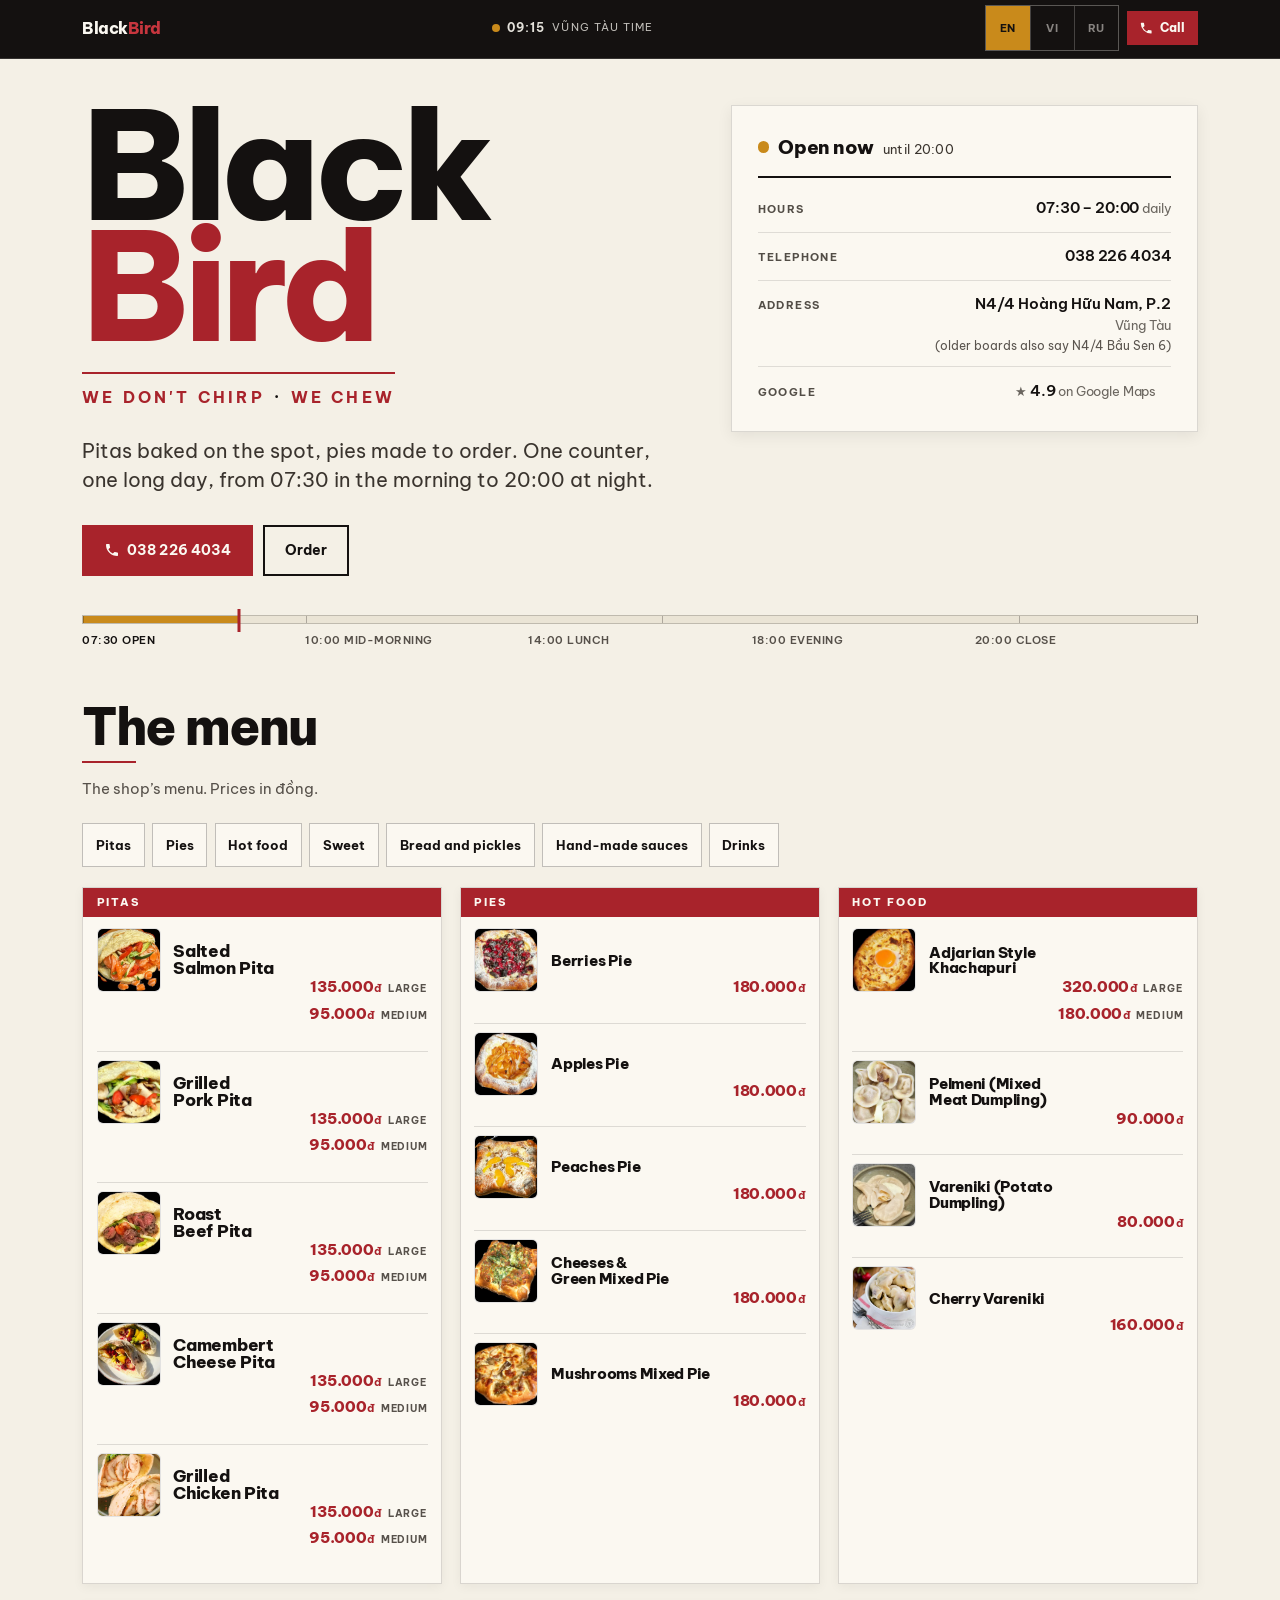
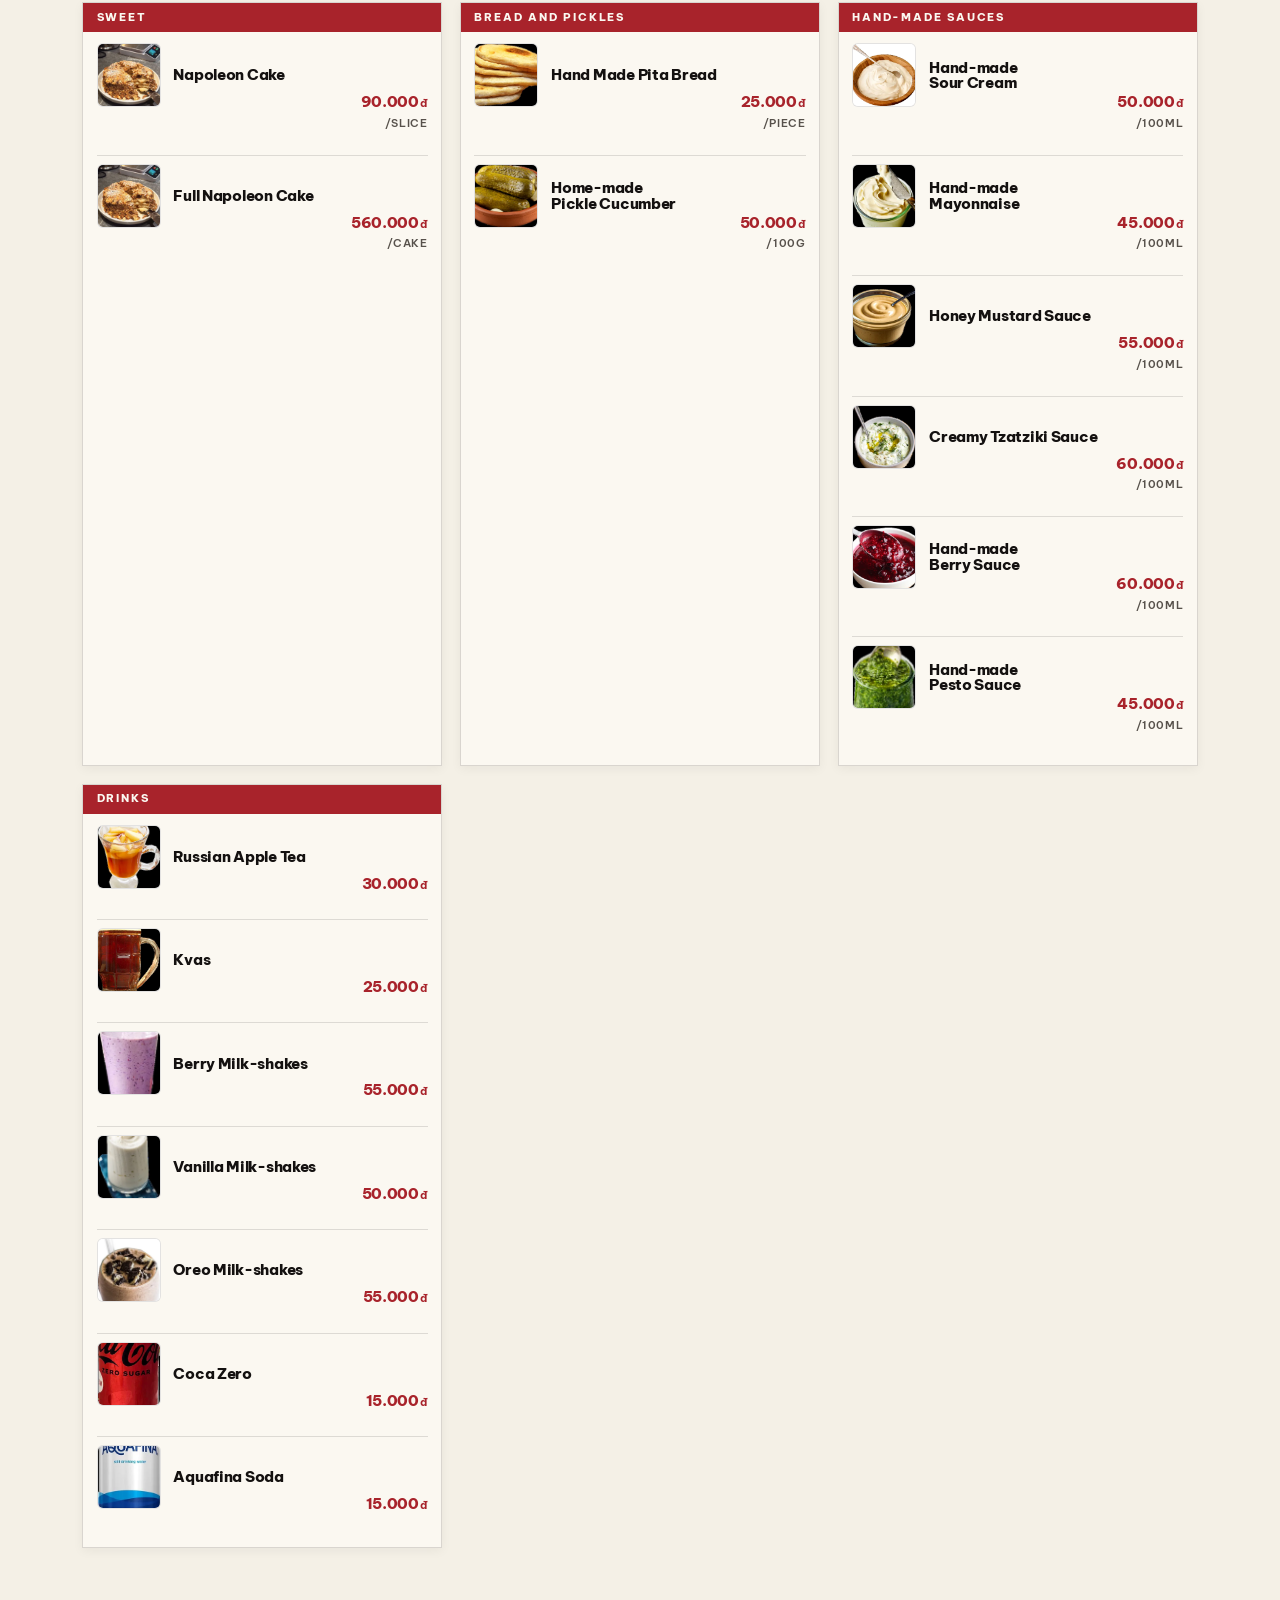
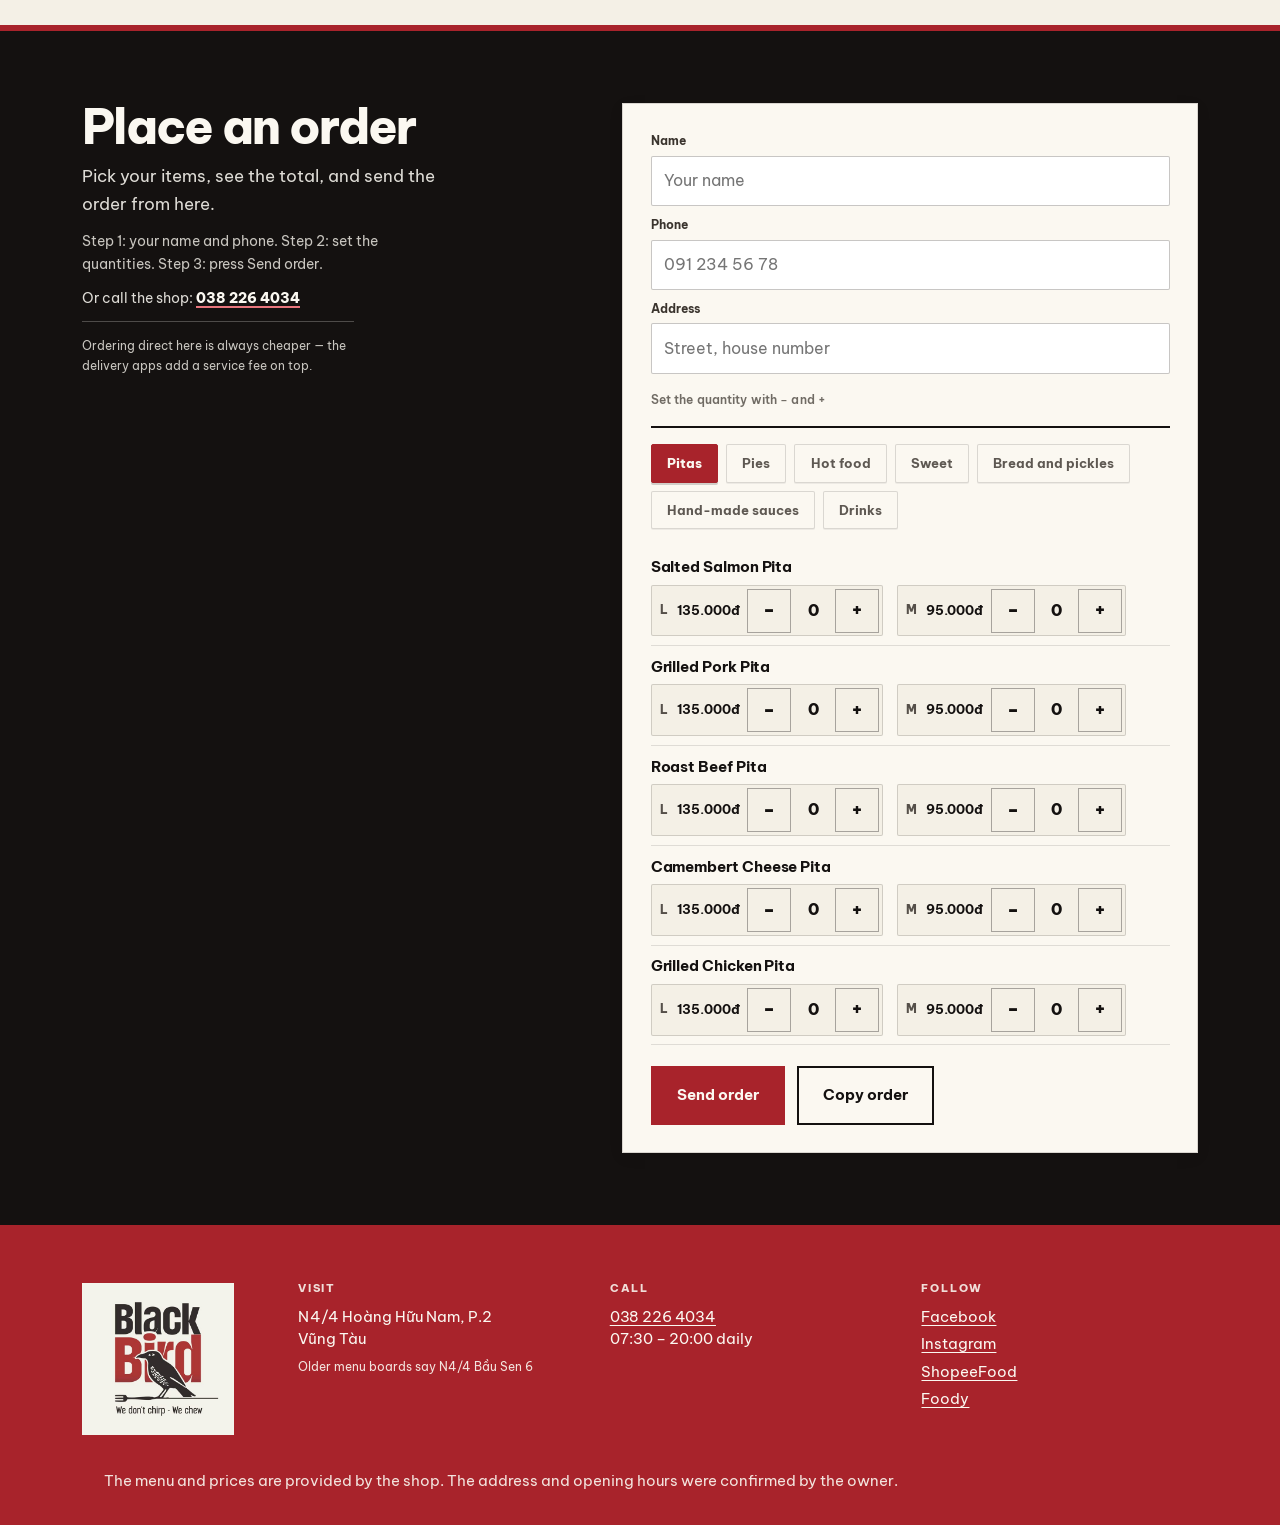
==== commit 42913399: "Preserve classic site before approved redesign" ====
--- a/index.html
+++ b/index.html
@@ -53,7 +53,7 @@
 <meta charset="utf-8">
 <meta name="viewport" content="width=device-width, initial-scale=1, viewport-fit=cover">
 <title>Black Bird — Pitas &amp; Sandwiches, N4/4 Hoàng Hữu Nam, Vũng Tàu</title>
-<meta name="description" data-vi="Bánh mì pita nướng tại chỗ, bánh nướng tươi tại N4/4 Hoàng Hữu Nam, P.2 Vũng Tàu. Mở 7:30 – 20:00 hằng ngày." data-en="Pitas baked on the spot, pies made to order at N4/4 Hoàng Hữu Nam, Ward 2, Vũng Tàu. Open 7:30 – 20:00 daily." data-ru="Питы пекут на месте, пироги готовят на заказ. N4/4 Hoàng Hữu Nam, П.2, Вунгтау. Открыто 7:30 – 20:00 ежедневно.">
+<meta name="description" data-vi="Bánh mì pita nướng tại chỗ, bánh nướng làm theo yêu cầu tại N4/4 Hoàng Hữu Nam, P.2 Vũng Tàu. Mở 7:30 – 20:00 hằng ngày." data-en="Pitas baked on the spot, pies made to order at N4/4 Hoàng Hữu Nam, Ward 2, Vũng Tàu. Open 7:30 – 20:00 daily." data-ru="Питы пекут на месте, пироги готовят на заказ. N4/4 Hoàng Hữu Nam, П.2, Вунгтау. Открыто 7:30 – 20:00 ежедневно.">
 <meta name="theme-color" content="#141110">
 <link rel="preconnect" href="https://fonts.gstatic.com" crossorigin>
 <link rel="stylesheet" href="https://fonts.googleapis.com/css2?family=Be+Vietnam+Pro:wght@400;500;700;800&display=swap">
@@ -139,7 +139,7 @@
           <dd>
             <a class="addr" href="https://www.google.com/maps/search/?api=1&amp;query=10.3363636%2C107.0844276&amp;query_place_id=0x31756f9afbec0ec1%3A0x51e1dd8ea3675396" target="_blank" rel="noopener">
               N4/4 Hoàng Hữu Nam, P.2<br><span data-vi="Vũng Tàu" data-en="Vũng Tàu" data-ru="Вунгтау">Vũng Tàu</span>
-              <em data-vi="(bảng menu cũng ghi N4/4 Bầu Sen 6)" data-en="(older boards also say N4/4 Bầu Sen 6)" data-ru="(на старых меню также указано N4/4 Bầu Sen 6)">(older boards also say N4/4 Bầu Sen 6)</em>
+              <em data-vi="(bảng thực đơn cũ cũng ghi N4/4 Bầu Sen 6)" data-en="(older boards also say N4/4 Bầu Sen 6)" data-ru="(на старых меню также указано N4/4 Bầu Sen 6)">(older boards also say N4/4 Bầu Sen 6)</em>
             </a>
           </dd>
         </div>
@@ -188,8 +188,18 @@
 <section class="menu" id="menu">
   <div class="menu__head">
     <h2 data-vi="Thực đơn" data-en="The menu" data-ru="Меню">The menu</h2>
-    <p class="menu__note" data-vi="Đúng như bảng thực đơn tại quán. Giá niêm yết bằng đồng." data-en="Exactly as the board in the shop. Prices in đồng." data-ru="Как на доске в зале. Цены в донгах.">Exactly as the board in the shop. Prices in đồng.</p>
+    <p class="menu__note" data-vi="Thực đơn của quán. Giá tính bằng đồng." data-en="The shop’s menu. Prices in đồng." data-ru="Меню заведения. Цены в донгах.">The shop’s menu. Prices in đồng.</p>
   </div>
+
+  <nav class="menu__nav" aria-label="Menu categories" data-vi-aria="Nhóm món" data-en-aria="Menu categories" data-ru-aria="Разделы меню">
+    <a href="#menu-pitas" data-vi="Bánh mì pita" data-en="Pitas" data-ru="Питы">Pitas</a>
+    <a href="#menu-pies" data-vi="Bánh nướng" data-en="Pies" data-ru="Пироги">Pies</a>
+    <a href="#menu-hot" data-vi="Món nóng" data-en="Hot food" data-ru="Горячее">Hot food</a>
+    <a href="#menu-sweet" data-vi="Bánh ngọt" data-en="Sweet" data-ru="Сладкое">Sweet</a>
+    <a href="#menu-bread" data-vi="Bánh mì và dưa muối" data-en="Bread and pickles" data-ru="Тесто и соленья">Bread and pickles</a>
+    <a href="#menu-sauces" data-vi="Sốt làm tại quán" data-en="Hand-made sauces" data-ru="Соусы">Hand-made sauces</a>
+    <a href="#menu-drinks" data-vi="Đồ uống" data-en="Drinks" data-ru="Напитки">Drinks</a>
+  </nav>
 
   <!-- The board, as category cards. Thirty items in one column is a long
        scroll; seven cards in a grid is roughly a third of the height, and
@@ -197,12 +207,12 @@
        remember from the last crimson bar you passed. -->
   <div class="board">
 
-    <section class="grp">
+    <section class="grp" id="menu-pitas">
       <h3 class="grp__h" data-vi="Bánh mì pita" data-en="Pitas" data-ru="Питы">Pitas</h3>
       <ul class="grp__list">
         <li class="row row--pita">
           <div class="row__body">
-            <h4 class="row__name" data-vi="Bánh cá hồi muối tươi lạnh" data-en="Salted Salmon Pita" data-ru="Пита с солёным лососем">Salted Salmon Pita</h4>
+            <h4 class="row__name" data-vi="Bánh pita cá hồi muối" data-en="Salted Salmon Pita" data-ru="Пита с солёным лососем">Salted Salmon Pita</h4>
           </div>
           <p class="row__price num row__price--two">
             <span class="row__p"><span class="row__pv">135.000<span class="row__cur">đ</span></span> <span class="row__pl" data-vi="Lớn" data-en="Large" data-ru="Большой">Large</span></span>
@@ -211,7 +221,7 @@
         </li>
         <li class="row row--pita">
           <div class="row__body">
-            <h4 class="row__name" data-vi="Bánh thịt heo nướng thơm" data-en="Grilled Pork Pita" data-ru="Пита с жареной свининой">Grilled Pork Pita</h4>
+            <h4 class="row__name" data-vi="Bánh pita thịt heo nướng" data-en="Grilled Pork Pita" data-ru="Пита с жареной свининой">Grilled Pork Pita</h4>
           </div>
           <p class="row__price num row__price--two">
             <span class="row__p"><span class="row__pv">135.000<span class="row__cur">đ</span></span> <span class="row__pl" data-vi="Lớn" data-en="Large" data-ru="Большой">Large</span></span>
@@ -220,7 +230,7 @@
         </li>
         <li class="row row--pita">
           <div class="row__body">
-            <h4 class="row__name" data-vi="Bánh thịt bò nướng mọng" data-en="Roast Beef Pita" data-ru="Пита с жареной говядиной">Roast Beef Pita</h4>
+            <h4 class="row__name" data-vi="Bánh pita thịt bò nướng" data-en="Roast Beef Pita" data-ru="Пита с жареной говядиной">Roast Beef Pita</h4>
           </div>
           <p class="row__price num row__price--two">
             <span class="row__p"><span class="row__pv">135.000<span class="row__cur">đ</span></span> <span class="row__pl" data-vi="Lớn" data-en="Large" data-ru="Большой">Large</span></span>
@@ -229,7 +239,7 @@
         </li>
         <li class="row row--pita">
           <div class="row__body">
-            <h4 class="row__name" data-vi="Bánh Camembert Cheese Ý" data-en="Camembert Cheese Pita" data-ru="Пита с камамбером">Camembert Cheese Pita</h4>
+            <h4 class="row__name" data-vi="Bánh pita phô mai Camembert" data-en="Camembert Cheese Pita" data-ru="Пита с камамбером">Camembert Cheese Pita</h4>
           </div>
           <p class="row__price num row__price--two">
             <span class="row__p"><span class="row__pv">135.000<span class="row__cur">đ</span></span> <span class="row__pl" data-vi="Lớn" data-en="Large" data-ru="Большой">Large</span></span>
@@ -238,7 +248,7 @@
         </li>
         <li class="row row--pita">
           <div class="row__body">
-            <h4 class="row__name" data-vi="Bánh thịt gà nướng thơm" data-en="Grilled Chicken Pita" data-ru="Пита с жареной курицей">Grilled Chicken Pita</h4>
+            <h4 class="row__name" data-vi="Bánh pita thịt gà nướng" data-en="Grilled Chicken Pita" data-ru="Пита с жареной курицей">Grilled Chicken Pita</h4>
           </div>
           <p class="row__price num row__price--two">
             <span class="row__p"><span class="row__pv">135.000<span class="row__cur">đ</span></span> <span class="row__pl" data-vi="Lớn" data-en="Large" data-ru="Большой">Large</span></span>
@@ -248,7 +258,7 @@
       </ul>
     </section>
 
-    <section class="grp">
+    <section class="grp" id="menu-pies">
       <h3 class="grp__h" data-vi="Bánh nướng" data-en="Pies" data-ru="Пироги">Pies</h3>
       <ul class="grp__list">
         <li class="row">
@@ -271,25 +281,25 @@
         </li>
         <li class="row">
           <div class="row__body">
-            <h4 class="row__name" data-vi="Bánh nướng phô mai và rau mix" data-en="Cheeses &amp; Green Mixed Pie" data-ru="Пирог с сыром и зеленью">Cheeses &amp; Green Mixed Pie</h4>
+            <h4 class="row__name" data-vi="Bánh nướng phô mai và rau thơm" data-en="Cheeses &amp; Green Mixed Pie" data-ru="Пирог с сыром и зеленью">Cheeses &amp; Green Mixed Pie</h4>
           </div>
           <p class="row__price num">180.000<span class="row__cur">đ</span></p>
         </li>
         <li class="row">
           <div class="row__body">
-            <h4 class="row__name" data-vi="Bánh nướng nấm mix" data-en="Mushrooms Mixed Pie" data-ru="Пирог с грибами">Mushrooms Mixed Pie</h4>
+            <h4 class="row__name" data-vi="Bánh nướng nhân nấm" data-en="Mushrooms Mixed Pie" data-ru="Пирог с грибами">Mushrooms Mixed Pie</h4>
           </div>
           <p class="row__price num">180.000<span class="row__cur">đ</span></p>
         </li>
       </ul>
     </section>
 
-    <section class="grp">
+    <section class="grp" id="menu-hot">
       <h3 class="grp__h" data-vi="Món nóng" data-en="Hot food" data-ru="Горячее">Hot food</h3>
       <ul class="grp__list">
         <li class="row">
           <div class="row__body">
-            <h4 class="row__name" data-vi="Bánh Adjarian" data-en="Adjarian Style Khachapuri" data-ru="Аджарский хачапури">Adjarian Style Khachapuri</h4>
+            <h4 class="row__name" data-vi="Bánh khachapuri kiểu Adjara" data-en="Adjarian Style Khachapuri" data-ru="Аджарский хачапури">Adjarian Style Khachapuri</h4>
           </div>
           <p class="row__price num row__price--two">
             <span class="row__p"><span class="row__pv">320.000<span class="row__cur">đ</span></span> <span class="row__pl" data-vi="Lớn" data-en="Large" data-ru="Большой">Large</span></span>
@@ -298,62 +308,62 @@
         </li>
         <li class="row">
           <div class="row__body">
-            <h4 class="row__name" data-vi="Bánh hấp thịt kiểu Nga" data-en="Pelmeni (Mixed Meat Dumpling)" data-ru="Пельмени с мясом">Pelmeni (Mixed Meat Dumpling)</h4>
+            <h4 class="row__name" data-vi="Bánh pelmeni nhân thịt" data-en="Pelmeni (Mixed Meat Dumpling)" data-ru="Пельмени с мясом">Pelmeni (Mixed Meat Dumpling)</h4>
           </div>
           <p class="row__price num">90.000<span class="row__cur">đ</span></p>
         </li>
         <li class="row">
           <div class="row__body">
-            <h4 class="row__name" data-vi="Bánh hấp khoai tây kiểu Nga" data-en="Vareniki (Potato Dumpling)" data-ru="Вареники с картофелем">Vareniki (Potato Dumpling)</h4>
+            <h4 class="row__name" data-vi="Bánh vareniki nhân khoai tây" data-en="Vareniki (Potato Dumpling)" data-ru="Вареники с картофелем">Vareniki (Potato Dumpling)</h4>
           </div>
           <p class="row__price num">80.000<span class="row__cur">đ</span></p>
         </li>
         <li class="row">
           <div class="row__body">
-            <h4 class="row__name" data-vi="Bánh hấp cherry kiểu Nga" data-en="Cherry Vareniki" data-ru="Вареники с вишней">Cherry Vareniki</h4>
+            <h4 class="row__name" data-vi="Bánh vareniki nhân anh đào" data-en="Cherry Vareniki" data-ru="Вареники с вишней">Cherry Vareniki</h4>
           </div>
           <p class="row__price num">160.000<span class="row__cur">đ</span></p>
         </li>
       </ul>
     </section>
 
-    <section class="grp">
+    <section class="grp" id="menu-sweet">
       <h3 class="grp__h" data-vi="Bánh ngọt" data-en="Sweet" data-ru="Сладкое">Sweet</h3>
       <ul class="grp__list">
         <li class="row">
           <div class="row__body">
-            <h4 class="row__name" data-vi="Bánh kem xếp tầng kiểu Nga" data-en="Napoleon Cake" data-ru="Наполеон">Napoleon Cake</h4>
-          </div>
-          <p class="row__price num">90.000<span class="row__cur">đ</span><span class="row__per" data-vi="/cái" data-en="/slice" data-ru="/кусок">/slice</span></p>
+            <h4 class="row__name" data-vi="Bánh Napoleon" data-en="Napoleon Cake" data-ru="Наполеон">Napoleon Cake</h4>
+          </div>
+          <p class="row__price num">90.000<span class="row__cur">đ</span><span class="row__per" data-vi="/lát" data-en="/slice" data-ru="/кусок">/slice</span></p>
         </li>
         <li class="row">
           <div class="row__body">
             <h4 class="row__name" data-vi="Bánh Napoleon nguyên cái" data-en="Full Napoleon Cake" data-ru="Наполеон целый">Full Napoleon Cake</h4>
           </div>
-          <p class="row__price num">500.000<span class="row__cur">đ</span><span class="row__per" data-vi="/cái" data-en="/cake" data-ru="/торт">/cake</span></p>
+          <p class="row__price num">560.000<span class="row__cur">đ</span><span class="row__per" data-vi="/cái" data-en="/cake" data-ru="/торт">/cake</span></p>
         </li>
       </ul>
     </section>
 
-    <section class="grp">
-      <h3 class="grp__h" data-vi="Vỏ bánh và dưa muối" data-en="Bread and pickles" data-ru="Тесто и соленья">Bread and pickles</h3>
+    <section class="grp" id="menu-bread">
+      <h3 class="grp__h" data-vi="Bánh mì và dưa muối" data-en="Bread and pickles" data-ru="Тесто и соленья">Bread and pickles</h3>
       <ul class="grp__list">
         <li class="row">
           <div class="row__body">
-            <h4 class="row__name" data-vi="Vỏ bánh Pitas thủ công" data-en="Hand Made Pita Bread" data-ru="Пита">Hand Made Pita Bread</h4>
+            <h4 class="row__name" data-vi="Bánh mì pita làm thủ công" data-en="Hand Made Pita Bread" data-ru="Пита">Hand Made Pita Bread</h4>
           </div>
           <p class="row__price num">25.000<span class="row__cur">đ</span><span class="row__per" data-vi="/cái" data-en="/piece" data-ru="/шт.">/piece</span></p>
         </li>
         <li class="row">
           <div class="row__body">
-            <h4 class="row__name" data-vi="Dưa chuột muối chua" data-en="Home-made Pickle Cucumber" data-ru="Малосольные огурцы">Home-made Pickle Cucumber</h4>
+            <h4 class="row__name" data-vi="Dưa chuột muối" data-en="Home-made Pickle Cucumber" data-ru="Малосольные огурцы">Home-made Pickle Cucumber</h4>
           </div>
           <p class="row__price num">50.000<span class="row__cur">đ</span><span class="row__per">/100g</span></p>
         </li>
       </ul>
     </section>
 
-    <section class="grp">
+    <section class="grp" id="menu-sauces">
       <h3 class="grp__h" data-vi="Sốt làm tại quán" data-en="Hand-made sauces" data-ru="Соусы собственного производства">Hand-made sauces</h3>
       <ul class="grp__list">
         <li class="row">
@@ -365,7 +375,7 @@
           <p class="row__price num">45.000<span class="row__cur">đ</span><span class="row__per">/100ml</span></p>
         </li>
         <li class="row">
-          <div class="row__body"><h4 class="row__name" data-vi="Sốt mật ong mù tạng" data-en="Honey Mustard Sauce" data-ru="Медово-горчичный соус">Honey Mustard Sauce</h4></div>
+          <div class="row__body"><h4 class="row__name" data-vi="Sốt mật ong mù tạt" data-en="Honey Mustard Sauce" data-ru="Медово-горчичный соус">Honey Mustard Sauce</h4></div>
           <p class="row__price num">55.000<span class="row__cur">đ</span><span class="row__per">/100ml</span></p>
         </li>
         <li class="row">
@@ -383,63 +393,44 @@
       </ul>
     </section>
 
-    <section class="grp">
+    <section class="grp" id="menu-drinks">
       <h3 class="grp__h" data-vi="Đồ uống" data-en="Drinks" data-ru="Напитки">Drinks</h3>
       <ul class="grp__list">
         <li class="row">
           <div class="row__body">
-            <h4 class="row__name" data-vi="Nước đun táo giải nhiệt" data-en="Russian Apple Tea" data-ru="Яблочный компот">Russian Apple Tea</h4>
+            <h4 class="row__name" data-vi="Nước táo kiểu Nga" data-en="Russian Apple Tea" data-ru="Яблочный компот">Russian Apple Tea</h4>
           </div>
           <p class="row__price num">30.000<span class="row__cur">đ</span></p>
         </li>
         <li class="row">
           <div class="row__body">
-            <h4 class="row__name" data-vi="Nước lúa mạch lên men" data-en="Kvas" data-ru="Квас">Kvas</h4>
+            <h4 class="row__name" data-vi="Nước kvass" data-en="Kvas" data-ru="Квас">Kvas</h4>
           </div>
           <p class="row__price num">25.000<span class="row__cur">đ</span></p>
         </li>
         <li class="row">
-          <div class="row__body"><h4 class="row__name" data-vi="Sữa Lắc Trái Mọng" data-en="Berry Milk-shakes" data-ru="Ягодный молочный коктейль">Berry Milk-shakes</h4></div>
+          <div class="row__body"><h4 class="row__name" data-vi="Sữa lắc quả mọng" data-en="Berry Milk-shakes" data-ru="Ягодный молочный коктейль">Berry Milk-shakes</h4></div>
           <p class="row__price num">55.000<span class="row__cur">đ</span></p>
         </li>
         <li class="row">
-          <div class="row__body"><h4 class="row__name" data-vi="Kem Sữa Đánh Vanilla" data-en="Vanilla Milk-shakes" data-ru="Ванильный молочный коктейль">Vanilla Milk-shakes</h4></div>
+          <div class="row__body"><h4 class="row__name" data-vi="Sữa lắc vani" data-en="Vanilla Milk-shakes" data-ru="Ванильный молочный коктейль">Vanilla Milk-shakes</h4></div>
           <p class="row__price num">50.000<span class="row__cur">đ</span></p>
         </li>
         <li class="row">
-          <div class="row__body"><h4 class="row__name" data-vi="Sữa Lắc Oreo" data-en="Oreo Milk-shakes" data-ru="Молочный коктейль Oreo">Oreo Milk-shakes</h4></div>
+          <div class="row__body"><h4 class="row__name" data-vi="Sữa lắc Oreo" data-en="Oreo Milk-shakes" data-ru="Молочный коктейль Oreo">Oreo Milk-shakes</h4></div>
           <p class="row__price num">55.000<span class="row__cur">đ</span></p>
         </li>
         <li class="row">
-          <div class="row__body"><h4 class="row__name" data-vi="COCA KHÔNG ĐƯỜNG" data-en="Coca Zero" data-ru="Coca Zero">Coca Zero</h4></div>
+          <div class="row__body"><h4 class="row__name" data-vi="Coca Zero" data-en="Coca Zero" data-ru="Coca Zero">Coca Zero</h4></div>
           <p class="row__price num">15.000<span class="row__cur">đ</span></p>
         </li>
         <li class="row">
-          <div class="row__body"><h4 class="row__name" data-vi="Nước khoáng có gas" data-en="Aquafina Soda" data-ru="Aquafina">Aquafina Soda</h4></div>
+          <div class="row__body"><h4 class="row__name" data-vi="Nước soda Aquafina" data-en="Aquafina Soda" data-ru="Aquafina">Aquafina Soda</h4></div>
           <p class="row__price num">15.000<span class="row__cur">đ</span></p>
         </li>
       </ul>
     </section>
 
-  </div>
-</section>
-
-<!-- ============ ROOM ============ -->
-<section class="room">
-  <div class="room__in">
-    <h2 data-vi="Phòng và chỗ ngồi" data-en="The room and the seats" data-ru="Зал и места">The room and the seats</h2>
-    <ul class="tags">
-      <li data-vi="Ghế ngoài trời" data-en="Outdoor seating" data-ru="Места снаружи">Outdoor seating</li>
-      <li data-vi="Phòng riêng" data-en="Private room" data-ru="Отдельный зал">Private room</li>
-      <li data-vi="Chỗ chơi cho trẻ em" data-en="Children's area" data-ru="Детская зона">Children's area</li>
-      <li data-vi="Karaoke" data-en="Karaoke" data-ru="Караоке">Karaoke</li>
-      <li data-vi="Máy lạnh" data-en="Air conditioning" data-ru="Кондиционер">Air conditioning</li>
-      <li>Wi-Fi</li>
-      <li data-vi="Giữ xe máy miễn phí" data-en="Free motorbike parking" data-ru="Бесплатная парковка мотоциклов">Free motorbike parking</li>
-      <li data-vi="Có bãi để ô tô" data-en="Car parking" data-ru="Парковка для авто">Car parking</li>
-      <li data-vi="Thẻ tín dụng" data-en="Card payment" data-ru="Оплата картой">Card payment</li>
-      <li data-vi="Giao hàng &amp; mang về" data-en="Delivery &amp; takeaway" data-ru="Доставка и с собой">Delivery &amp; takeaway</li>
-    </ul>
   </div>
 </section>
 
@@ -450,7 +441,7 @@
       <h2 data-vi="Đặt món" data-en="Place an order" data-ru="Сделать заказ">Place an order</h2>
       <p data-vi="Chọn món, xem tổng tiền, rồi gửi đơn ngay từ đây." data-en="Pick your items, see the total, and send the order from here." data-ru="Выберите блюда, узнайте итог и отправьте заказ прямо отсюда.">Pick your items, see the total, and send the order from here.</p>
       <p class="order__steps" data-vi="Bước 1: điền tên và số điện thoại. Bước 2: chỉnh số lượng. Bước 3: bấm Gửi đơn." data-en="Step 1: your name and phone. Step 2: set the quantities. Step 3: press Send order." data-ru="Шаг 1: имя и телефон. Шаг 2: укажите количество. Шаг 3: нажмите Отправить заказ.">Step 1: your name and phone. Step 2: set the quantities. Step 3: press Send order.</p>
-            <p class="order__alt" data-vi="Hoặc gọi cho quán: 038 226 4034" data-en="Or call the shop: 038 226 4034" data-ru="Или позвоните: 038 226 4034">Or call the shop: <a href="tel:+843****4034">038 226 4034</a></p>
+            <p class="order__alt"><span data-vi="Hoặc gọi cho quán:" data-en="Or call the shop:" data-ru="Или позвоните:">Or call the shop:</span> <a href="tel:+84382264034">038 226 4034</a></p>
       <p class="order__note" data-vi="Đặt trực tiếp tại đây luôn rẻ hơn — các ứng dụng giao hàng cộng thêm phí dịch vụ." data-en="Ordering direct here is always cheaper — the delivery apps add a service fee on top." data-ru="Заказ напрямую здесь всегда дешевле — приложения доставки добавляют плату за сервис.">Ordering direct here is always cheaper — the delivery apps add a service fee on top.</p>
     </div>
 
@@ -476,6 +467,9 @@
       </div>
 
       <p class="order__picklabel" data-vi="Chỉnh số lượng bằng − và +" data-en="Set the quantity with − and +" data-ru="Укажите количество кнопками − и +">Set the quantity with − and +</p>
+      <a class="order__glance" id="orderGlance" href="#orderSum" hidden>
+        <span id="orderGlanceCount"></span><strong class="num" id="orderGlanceTotal"></strong>
+      </a>
       <div class="order__list" id="orderList">
         <!-- built from the same items and prices as the board -->
       </div>
@@ -497,7 +491,7 @@
            unpressable at the bottom of a long list. -->
       <div class="order__acts">
         <button class="btn btn--solid btn--lg" type="button" id="sendOrder" data-vi="Gửi đơn" data-en="Send order" data-ru="Отправить заказ">Send order</button>
-        <button class="btn btn--lg" type="button" id="copyOrder" data-vi="Chép đơn" data-en="Copy order" data-ru="Скопировать заказ">Copy order</button>
+        <button class="btn btn--lg" type="button" id="copyOrder" data-vi="Sao chép đơn" data-en="Copy order" data-ru="Скопировать заказ">Copy order</button>
       </div>
 
       <!-- Appears only after the order reaches the shop, filled by the
@@ -505,18 +499,23 @@
            does not know about yet is not a payment instruction. -->
       <div class="pay" id="payBox" hidden>
         <h4 class="pay__title" id="payTitle" data-vi="Bước 2 — thanh toán chuyển khoản" data-en="Step 2 — pay by bank transfer" data-ru="Шаг 2 — оплата переводом">Step 2 — pay by bank transfer</h4>
-        <p class="pay__step" id="payStep" data-vi="Mở app ngân hàng và quét mã QR, hoặc chép nội dung chuyển khoản." data-en="Open your banking app and scan the QR, or copy the transfer memo below." data-ru="Откройте приложение банка, отсканируйте QR или скопируйте назначение перевода.">Open your banking app and scan the QR, or copy the memo below.</p>
+        <p class="pay__step" id="payStep" data-vi="Mở app ngân hàng và quét mã QR, hoặc sao chép nội dung chuyển khoản bên dưới." data-en="Open your banking app and scan the QR, or copy the transfer memo below." data-ru="Откройте приложение банка, отсканируйте QR или скопируйте назначение перевода.">Open your banking app and scan the QR, or copy the memo below.</p>
         <div class="pay__body">
           <img class="pay__qr" id="payQr" src="" alt="VietQR" width="240" height="240" loading="lazy">
           <div class="pay__right">
-            <a class="btn btn--solid btn--pay" id="payOpen" href="#" target="_blank" rel="noopener" hidden
-               data-vi="Thanh toán trong app" data-en="Pay in your bank app" data-ru="Оплатить в приложении">Pay in your bank app</a>
+            <label class="pay__bank" for="payBank"><span data-vi="Chọn ứng dụng ngân hàng của bạn" data-en="Choose your banking app" data-ru="Выберите приложение банка">Choose your banking app</span></label>
+            <select id="payBank" class="pay__select" aria-describedby="payBankHint">
+              <option value="" data-vi="Chọn ứng dụng" data-en="Choose an app" data-ru="Выберите приложение">Choose an app</option>
+            </select>
+            <p class="pay__bankhint" id="payBankHint" data-vi="Một số ứng dụng không tự điền thông tin. Hãy kiểm tra kỹ trước khi chuyển khoản." data-en="Some apps do not fill in transfer details automatically. Check them before paying." data-ru="Некоторые приложения не заполняют реквизиты автоматически. Проверьте их перед переводом.">Some apps do not fill in transfer details automatically. Check them before paying.</p>
+            <a class="btn btn--solid btn--pay" id="payOpen" href="#" target="_blank" rel="noopener noreferrer" hidden
+               data-vi="Mở ứng dụng ngân hàng" data-en="Open banking app" data-ru="Открыть приложение банка">Open banking app</a>
             <dl class="pay__rows">
             <dt data-vi="Số tiền" data-en="Amount" data-ru="Сумма">Amount</dt>
             <dd class="num" id="payAmount">—</dd>
             <dt data-vi="Nội dung chuyển khoản" data-en="Transfer memo" data-ru="Назначение перевода">Transfer memo</dt>
             <dd class="num"><span id="payMemoVal">—</span>
-              <button class="pay__copy" type="button" id="payMemoCopy" data-vi="Chép" data-en="Copy" data-ru="Копир">Copy</button></dd>
+              <button class="pay__copy" type="button" id="payMemoCopy" data-vi="Sao chép" data-en="Copy" data-ru="Копир">Copy</button></dd>
             <dt data-vi="Số tài khoản" data-en="Account" data-ru="Счёт">Account</dt>
             <dd class="num" id="payAcctVal">—</dd>
             <dt data-vi="Người nhận" data-en="Holder" data-ru="Получатель">Holder</dt>
@@ -561,7 +560,7 @@
       </div>
     </div>
   </div>
-  <p class="foot__legal" data-vi="Thực đơn và giá đọc từ bảng thực đơn của quán. Địa chỉ và giờ mở cửa do chủ quán xác nhận." data-en="The menu and its prices are read off the shop's own boards. The address and opening hours were confirmed by the owner." data-ru="Меню и цены прочитаны с собственных досок заведения. Адрес и часы работы подтверждены владельцем.">The menu and its prices are read off the shop's own boards. The address and opening hours were confirmed by the owner.</p>
+  <p class="foot__legal" data-vi="Thực đơn và giá do quán cung cấp. Địa chỉ và giờ mở cửa do chủ quán xác nhận." data-en="The menu and prices are provided by the shop. The address and opening hours were confirmed by the owner." data-ru="Меню и цены предоставлены заведением. Адрес и часы работы подтверждены владельцем.">The menu and prices are provided by the shop. The address and opening hours were confirmed by the owner.</p>
 </footer>
 
 <!-- Sticky mobile action bar: the one thing a hungry person wants. -->
@@ -570,6 +569,10 @@
     <svg viewBox="0 0 24 24" aria-hidden="true" focusable="false"><path d="M6.6 10.8a15 15 0 0 0 6.6 6.6l2.2-2.2c.3-.3.7-.4 1-.2 1.2.4 2.4.6 3.6.6.6 0 1 .4 1 1V20c0 .6-.4 1-1 1A17 17 0 0 1 3 4c0-.6.4-1 1-1h3.5c.6 0 1 .4 1 1 0 1.3.2 2.5.6 3.6.1.4 0 .8-.2 1l-2.3 2.2Z" fill="currentColor"/></svg>
     <span data-vi="Gọi" data-en="Call" data-ru="Позвонить">Call</span>
   </a>
+  <a class="dock__order" href="#order">
+    <svg viewBox="0 0 24 24" aria-hidden="true" focusable="false"><path d="M5 7h14l-1 13H6L5 7Zm3 0V5a4 4 0 0 1 8 0v2" fill="none" stroke="currentColor" stroke-width="2" stroke-linecap="round" stroke-linejoin="round"/></svg>
+    <span data-vi="Đặt món" data-en="Order" data-ru="Заказать">Order</span>
+  </a>
   <a class="dock__map" href="https://www.google.com/maps/search/?api=1&amp;query=10.3363636%2C107.0844276&amp;query_place_id=0x31756f9afbec0ec1%3A0x51e1dd8ea3675396" target="_blank" rel="noopener">
     <svg viewBox="0 0 24 24" aria-hidden="true" focusable="false"><path d="M12 2a7 7 0 0 0-7 7c0 5.2 7 13 7 13s7-7.8 7-13a7 7 0 0 0-7-7Zm0 9.5A2.5 2.5 0 1 1 12 6.5a2.5 2.5 0 0 1 0 5Z" fill="currentColor"/></svg>
     <span data-vi="Chỉ đường" data-en="Directions" data-ru="Маршрут">Directions</span>
@@ -579,7 +582,7 @@
 <!-- Lightbox for dish photos: a full-screen overlay driven by app.js. It is
      empty until a thumbnail is tapped; the content is filled from the photo
      the visitor opened, and closed by Esc or the backdrop. -->
-<div class="lightbox" id="lightbox" hidden>
+<div class="lightbox" id="lightbox" role="dialog" aria-modal="true" aria-labelledby="lightboxName" hidden>
   <button class="lightbox__close" type="button" aria-label="Close">
     <svg viewBox="0 0 24 24" aria-hidden="true" focusable="false"><path d="M6 6l12 12M18 6L6 18" stroke="currentColor" stroke-width="2" stroke-linecap="round"/></svg>
   </button>
@@ -587,7 +590,7 @@
   <figure class="lightbox__fig">
     <img class="lightbox__img" src="" alt="">
     <figcaption class="lightbox__cap">
-      <span class="lightbox__name"></span>
+      <span class="lightbox__name" id="lightboxName"></span>
       <span class="lightbox__price"></span>
     </figcaption>
   </figure>
--- a/assets/style.css
+++ b/assets/style.css
@@ -135,12 +135,13 @@
 
 .bar__prog{ height:2px; background:var(--crimson); width:100%; transform:scaleX(0); transform-origin:0 50%; transition:transform .12s linear; }
 
+.bar :focus-visible{ outline-color:var(--paper); }
 .bar__act{ display:flex; align-items:center; gap:.5rem; position:relative; z-index:1; }
 .langs{ display:inline-flex; align-items:stretch; border:1px solid rgba(251,248,241,.3); }
 .langs button{
   background:transparent; border:0; cursor:pointer;
   color:rgba(251,248,241,.5);
-  padding:.34rem .42rem;
+  min-width:2.75rem; min-height:2.75rem; padding:.34rem .42rem;
   font-size:.7rem; font-weight:700; letter-spacing:.06em;
   transition:background var(--fast) var(--ease), color var(--fast) var(--ease);
 }
@@ -215,6 +216,7 @@
 }
 .btn svg{ width:1rem; height:1rem; }
 .btn:hover{ background:var(--black); color:var(--paper); }
+.btn:disabled{ opacity:.7; cursor:wait; }
 .btn--solid{ background:var(--crimson); border-color:var(--crimson); color:var(--paper); }
 .btn--solid:hover{ background:var(--black); border-color:var(--black); }
 .btn--lg{ padding:.95rem 1.5rem; font-size:.95rem; }
@@ -223,7 +225,7 @@
 .readout{
   background:var(--paper);
   border:1px solid rgba(20,17,16,.14);
-  box-shadow:8px 8px 0 -1px rgba(20,17,16,.07);
+  box-shadow:0 4px 14px rgba(20,17,16,.07);
   padding:clamp(1.1rem,2.4vw,1.6rem);
   align-self:start;
 }
@@ -265,7 +267,9 @@
   border-bottom:1px solid rgba(20,17,16,.12);
 }
 .facts__row:last-child{ border-bottom:0; padding-bottom:.15rem; }
-.facts dt{\n  font-size:.68rem; font-weight:700; letter-spacing:.13em; text-transform:uppercase;\n  color:rgba(58,52,46,.88); white-space:nowrap; padding-top:.15em;
+.facts dt{
+  font-size:.68rem; font-weight:700; letter-spacing:.13em; text-transform:uppercase;
+  color:rgba(58,52,46,.88); white-space:nowrap; padding-top:.15em;
 }
 .facts dd{ font-size:.95rem; font-weight:600; text-align:right; }
 .facts dd span{ font-weight:400; color:rgba(58,52,46,.75); font-size:.82rem; }
@@ -354,7 +358,7 @@
    made the reader hold in their head: which group does this belong to. */
 .board{
   display:grid;
-  grid-template-columns:repeat(auto-fill, minmax(290px, 1fr));
+  grid-template-columns:repeat(auto-fill, minmax(min(100%, 290px), 1fr));
   gap:clamp(.8rem,1.6vw,1.1rem);
   /* cards stretch to their row's height rather than floating at the top of
      it: a one-item card beside a six-item card otherwise leaves bare cream
@@ -364,7 +368,7 @@
 .grp{
   background:var(--paper);
   border:1px solid rgba(20,17,16,.15);
-  box-shadow:6px 6px 0 -1px rgba(20,17,16,.06);
+  box-shadow:0 3px 10px rgba(20,17,16,.05);
 }
 .grp__h{
   background:var(--crimson); color:var(--paper);
@@ -418,24 +422,16 @@
    them back in here when wanted. */
 
 /* ============================================================
-   ROOM
+   ORDER — a dark counter separates ordering from the menu board
    ============================================================ */
-.room{ margin-top:clamp(3rem,7vw,5.5rem); background:var(--black); color:var(--paper); }
-.room__in{ max-width:var(--maxw); margin:0 auto; padding:clamp(2.4rem,5.5vw,4rem) var(--gut); }
-.room h2{ font-size:clamp(1.8rem,4.6vw,2.9rem); letter-spacing:-.035em; }
-.tags{ display:flex; flex-wrap:wrap; gap:.5rem; margin-top:1.5rem; }
-.tags li{
-  border:1px solid rgba(251,248,241,.3);
-  padding:.42rem .72rem;
-  font-size:.78rem; font-weight:600; letter-spacing:.02em;
-  color:rgba(251,248,241,.9);
-  transition:background var(--fast) var(--ease), border-color var(--fast) var(--ease), color var(--fast) var(--ease);
-}
-.tags li:hover{ background:var(--crimson); border-color:var(--crimson); color:var(--paper); }
-
-/* ============================================================
-   ORDER — the same board grammar, with a quantity on each row
-   ============================================================ */
+.order{
+  margin-top:clamp(3rem, 6vw, 5rem);
+  background:var(--black);
+  color:var(--paper);
+  border-top:6px solid var(--crimson);
+  scroll-margin-top:var(--bar-h);
+}
+.order__side :focus-visible{ outline-color:var(--paper); }
 .order__in{
   max-width:var(--maxw); margin:0 auto;
   padding:clamp(2.6rem,6vw,4.5rem) var(--gut);
@@ -462,10 +458,16 @@
   font-size:.78rem; color:rgba(58,52,46,.84);
 }
 
+.order__side p{ color:rgba(251,248,241,.88); }
+.order__side .order__steps, .order__side .order__note{ color:rgba(251,248,241,.78); }
+.order__side .order__note{ border-top-color:rgba(251,248,241,.25); }
+.order__side .order__alt{ color:rgba(251,248,241,.88); }
+.order__side .order__alt a{ color:var(--paper); text-decoration-color:#e9767d; }
 .order__box{
+  color:var(--black);
   background:var(--paper);
   border:1px solid rgba(20,17,16,.15);
-  box-shadow:8px 8px 0 -1px rgba(20,17,16,.07);
+  box-shadow:0 4px 14px rgba(20,17,16,.07);
   padding:clamp(1rem,2.4vw,1.7rem);
 }
 .order__list{
@@ -519,8 +521,8 @@
 .who__f{ display:block; }
 .who__f > span{
   display:block;
-  font-size:.74rem; font-weight:600; letter-spacing:.01em;
-  color:rgba(58,52,46,.72);
+  font-size:.78rem; font-weight:700; letter-spacing:.01em;
+  color:var(--black-soft);
   padding:0 0 .28rem;
 }
 .who__f input{
@@ -571,16 +573,17 @@
 /* ---- payment panel: appears under the acts after a sent order ---- */
 .pay{
   margin-top:1.1rem;
-  border:1.5px solid var(--ink);
-  background:var(--card,#fff);
+  border:1px solid rgba(20,17,16,.22);
+  background:var(--cream);
   padding:.9rem 1rem 1rem;
 }
 .pay__title{ margin:0 0 .25rem; font-size:1.02rem; letter-spacing:.01em; }
 .pay__step{ margin:0 0 .7rem; font-size:.8rem; color:rgba(58,52,46,.8); line-height:1.45; }
 .pay__body{ display:flex; gap:1rem; align-items:flex-start; }
+.pay__right{ flex:1; min-width:0; width:100%; }
 .pay__qr{ width:200px; max-width:56%; height:auto; border:1px solid rgba(58,52,46,.18); }
 .pay__rows{ margin:0; flex:1; min-width:0; }
-.pay__rows dt{ font-size:.68rem; text-transform:uppercase; letter-spacing:.07em; color:rgba(58,52,46,.66); margin-top:.55rem; }
+.pay__rows dt{ font-size:.68rem; text-transform:uppercase; letter-spacing:.07em; color:var(--black-soft); margin-top:.55rem; }
 .pay__rows dt:first-child{ margin-top:0; }
 .pay__rows dd{ margin:.08rem 0 0; font-size:.92rem; word-break:break-word; }
 .pay__copy{
@@ -743,7 +746,7 @@
    ============================================================ */
 @media (max-width: 1000px){
   .hero__grid{ grid-template-columns:1fr; gap:1.6rem; }
-  .readout{ box-shadow:6px 6px 0 -1px rgba(20,17,16,.07); }
+  .readout{ box-shadow:0 4px 14px rgba(20,17,16,.07); }
   .order__in{ grid-template-columns:1fr; }
   .foot__in{ grid-template-columns:1fr; }
 }
@@ -771,7 +774,7 @@
 
 @media (max-width: 420px){
   .oline{ gap:0 .6rem; }
-  .oqty__b{ width:2.5rem; height:2.5rem; }
+  .oqty__b{ width:2.75rem; height:2.75rem; }
   .pline__name{ font-size:.88rem; }
   .pvar{ gap:.4rem; padding:.15rem .15rem .15rem .4rem; }
   .call span{ display:none; }
@@ -850,3 +853,42 @@
   .row--photo .row__thumb{ width:3rem; height:3rem; }
   .lightbox__nav{ display:none; }   /* swipe on phones instead */
 }
+
+.row__jump{font:inherit; color:inherit; letter-spacing:inherit; text-align:left; border:0; padding:0; background:none; cursor:pointer;}
+
+.pay__bank{display:block; font-size:.82rem; font-weight:700; margin-bottom:.35rem;}
+.pay__select{width:100%; max-width:100%; min-height:2.75rem; padding:.55rem; font:inherit; color:var(--black); background:var(--paper); border:1px solid currentColor;}
+.pay__bankhint{font-size:.78rem; line-height:1.45; margin:.5rem 0 .75rem;}
+
+/* Small-screen refinements: keep controls easy to reach and the payment
+   details readable without changing the board's visual language. */
+@media (max-width:600px){
+  .bar__in{gap:.5rem;}
+  .langs button{min-width:2.5rem;}
+  .order__acts .btn{flex:1 1 9rem; justify-content:center;}
+  .order__box{scroll-margin-bottom:6rem;}
+  .ptab{min-height:2.75rem;}
+  .pay__body{flex-direction:column;}
+  .pay__qr{max-width:min(100%, 200px); align-self:center;}
+  .pay__right{width:100%;}
+  .pay__copy{min-height:2.75rem;}
+}
+
+/* Menu shortcuts follow the same board rules as the category headings. */
+.menu__nav{display:flex; flex-wrap:wrap; gap:.45rem; margin:0 0 1.25rem;}
+.menu__nav a{display:inline-flex; align-items:center; min-height:2.75rem; padding:.45rem .8rem; border:1px solid rgba(20,17,16,.25); color:var(--black); background:var(--paper); text-decoration:none; font-size:.8rem; font-weight:700;}
+.menu__nav a:hover{background:var(--black); color:var(--paper); border-color:var(--black);}
+.grp{scroll-margin-top:calc(var(--bar-h) + 1rem);}
+.dock__order{color:var(--paper); border-right:1px solid rgba(251,248,241,.2);}
+.dock__order:active{background:var(--crimson-lo);}
+.order__glance:not([hidden]){position:sticky; top:calc(var(--bar-h) + .4rem); z-index:4; display:flex; align-items:center; justify-content:space-between; gap:.6rem; margin:.8rem 0 0; padding:.7rem .85rem; background:var(--black); color:var(--paper); text-decoration:none; font-size:.8rem; font-weight:700; box-shadow:0 3px 10px rgba(20,17,16,.16);}
+.order__glance strong{white-space:nowrap; font-size:1rem;}
+.order__glance:focus-visible{outline-color:var(--crimson);}
+.row--photo .row__thumb{width:4rem; height:4rem;}
+@media (max-width:760px){
+  .menu__nav{flex-wrap:nowrap; overflow-x:auto; overscroll-behavior-inline:contain; padding-bottom:.4rem; scrollbar-width:thin;}
+  .menu__nav a{flex:none; white-space:nowrap;}
+  .dock a{gap:.3rem; font-size:.76rem;}
+  .dock a svg{width:.95rem; height:.95rem;}
+}
+@media (max-width:420px){.row--photo .row__thumb{width:3.4rem; height:3.4rem;}.row--photo .row__body{gap:.55rem;}}
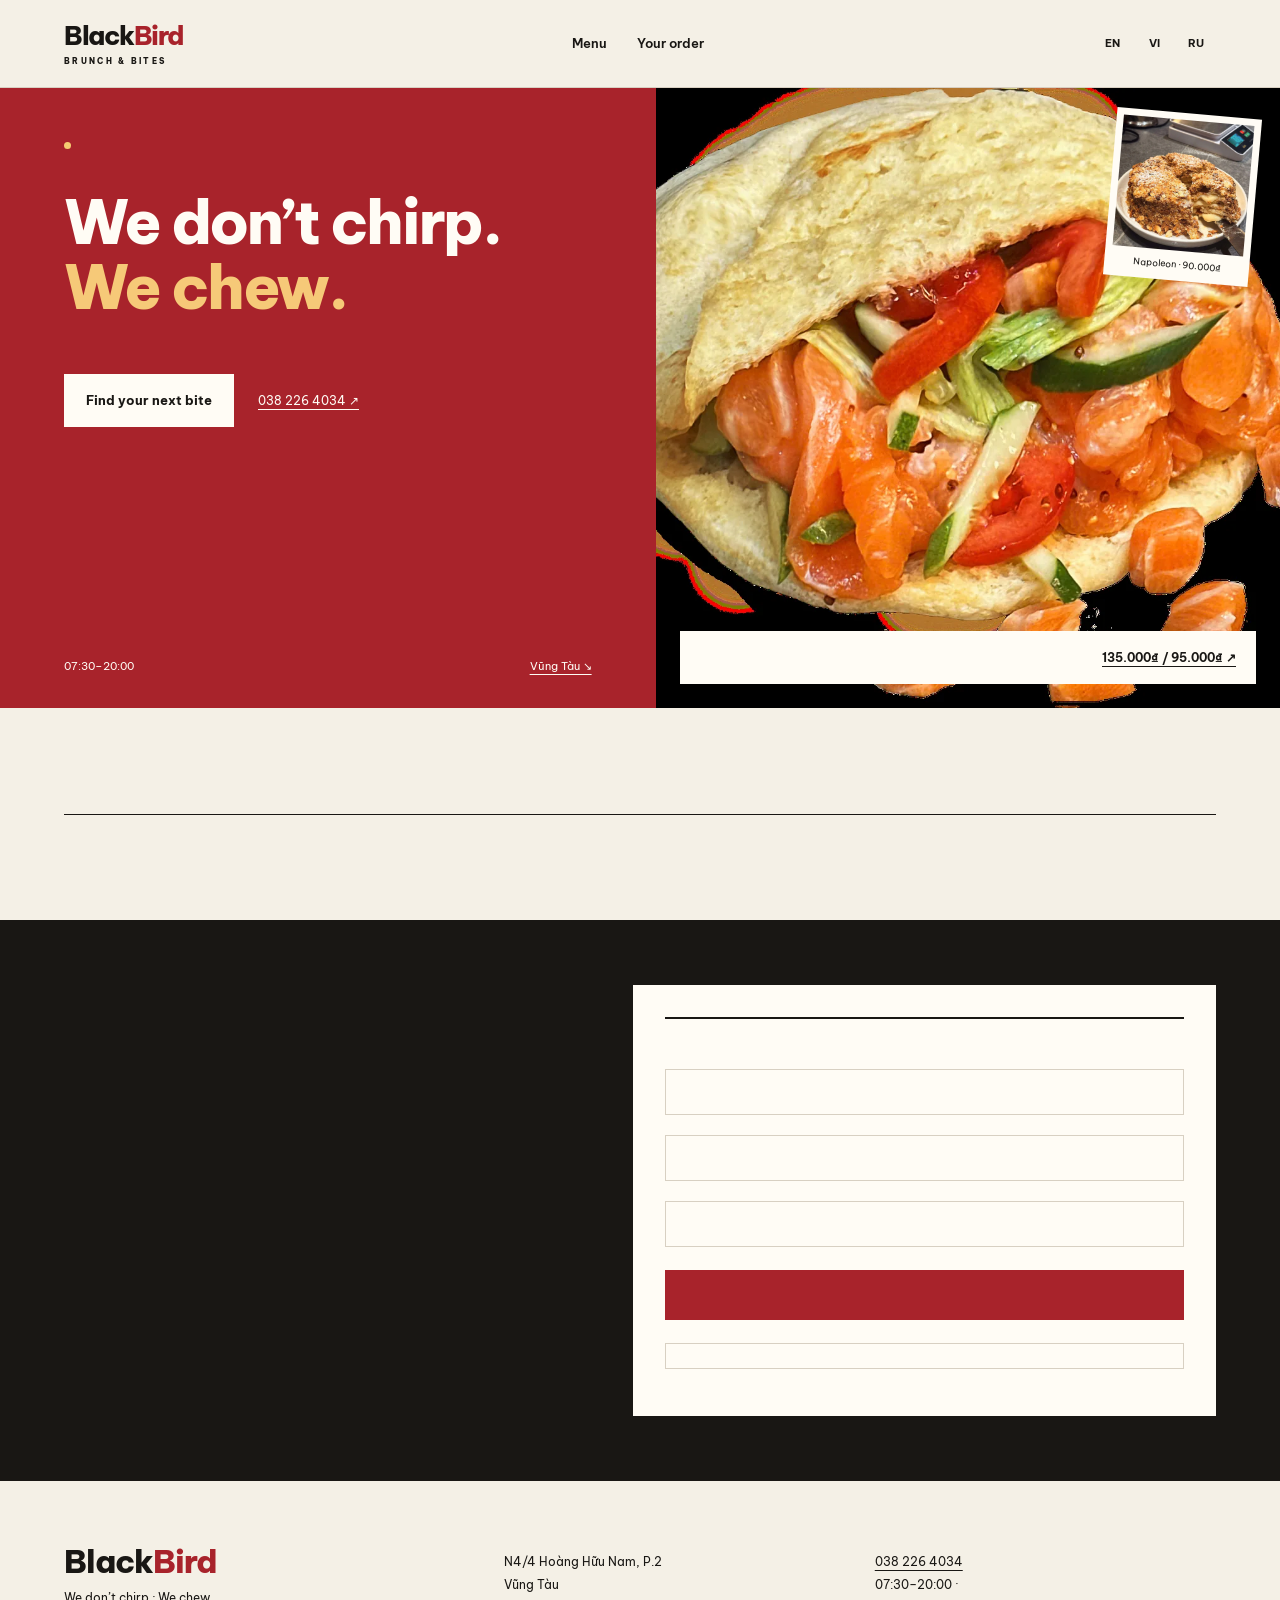
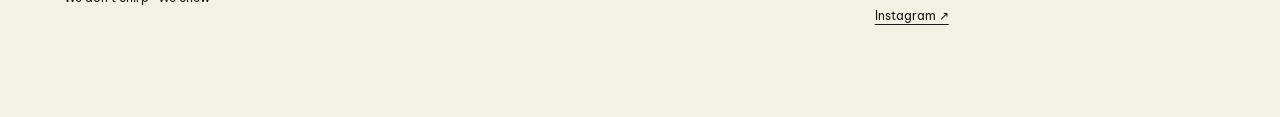
==== commit 6065ca8d: "Promote approved food-led redesign with inline ordering and live checkout" ====
--- a/index.html
+++ b/index.html
@@ -1,602 +1,293 @@
-<!DOCTYPE html>
-<html lang="en" data-lang="en">
-<!--
-THESIS — Black Bird is one counter that stays open all day, 07:30 to 20:00, and
-the only artefact that says so is the printed boards behind it. The page draws
-that span as a live track with the visitor's own Vũng Tàu clock on it, and sets
-the shop's real items and real prices beneath it. It refuses the category
-default — a centred photo, a serif welcome, a rounded booking button, and
-adjectives about cosy.
-
-OWN-WORLD — The shop's own material read at full strength: bone-cream plaster
-ground #F4F0E6, the board's crimson #A8232B owning whole regions rather than
-accenting, board-black #141110, and one marigold #C98A1B spent only on the
-"open right now" signal. 1px crimson and 1px black rules, square corners, no
-shadows but one soft deep-plaster drop. Component grammar is the menu board: a
-crimson bar, then rows of English name / Vietnamese ticket / dotted leader /
-price in tabular figures, exactly as the board prints them. The crow standing on
-a fork is redrawn from the board as inline SVG, not borrowed.
-
-STORY — In one viewport a first-time visitor learns: this is Black Bird, a counter
-at N4/4 Bầu Sen 6, Ward 2, Vũng Tàu; it says "We don't chirp — we chew"; it is
-open or closed right now and until when; a salted salmon pita costs 85.000đ; and
-it answers 038 226 4034. Nothing here is invented — every name, price and number
-is lifted from the shop's own board and its own listings. The room is a mix of
-Russian and Vietnamese regulars, so the page carries all three languages:
-English first, Vietnamese second, Russian third, switched in place.
-
-FIRST VIEWPORT — A 56px board-black bar: fork-and-crow mark and wordmark left,
-the day-strip in the middle, the EN/VI/RU toggle and a crimson call button
-right. Beneath, full-bleed on bone-cream, the wordmark set enormous and stacked
-as the board sets it — Black in board-black over Bird in crimson — with WE DON'T
-CHIRP · WE CHEW in tracked crimson caps on a crimson rule. To its right, the
-readout constellation: open/closed with the closing time, the phone, the
-address, the Google rating. The hero's lower third is already the first rows of
-the real menu, so density and real prices are visible before any scroll.
-
-FORM — Grounded candidate 7 of 7 (the all-day programme: one room, three
-shifts), the direction assigned by concept-seed key f4ddcfb7. Code-led: no
-decision comp, and no stock photography. The page ships with no images at all —
-the earlier photo set was wrong (a burger, among other mismatches) and has been
-removed rather than patched. assets/img/ is empty and waiting for the owner's
-own pictures.
-
-ORDER — not a reservation form. The shop is a walk-in counter, so the page takes
-an order: quantities on the real items, a running total in đồng, and a list to
-read down the phone. No server, and none pretended. Payment — a Telegram bot and
-VietQR — is a later step; see PRODUCT.md.
-
-FINISH — unreviewed and undocumented is unfinished; this build ends with the
-finish review, the verdict, and DESIGN.md.
--->
-<head>
-<meta charset="utf-8">
-<meta name="viewport" content="width=device-width, initial-scale=1, viewport-fit=cover">
-<title>Black Bird — Pitas &amp; Sandwiches, N4/4 Hoàng Hữu Nam, Vũng Tàu</title>
-<meta name="description" data-vi="Bánh mì pita nướng tại chỗ, bánh nướng làm theo yêu cầu tại N4/4 Hoàng Hữu Nam, P.2 Vũng Tàu. Mở 7:30 – 20:00 hằng ngày." data-en="Pitas baked on the spot, pies made to order at N4/4 Hoàng Hữu Nam, Ward 2, Vũng Tàu. Open 7:30 – 20:00 daily." data-ru="Питы пекут на месте, пироги готовят на заказ. N4/4 Hoàng Hữu Nam, П.2, Вунгтау. Открыто 7:30 – 20:00 ежедневно.">
-<meta name="theme-color" content="#141110">
-<link rel="preconnect" href="https://fonts.gstatic.com" crossorigin>
-<link rel="stylesheet" href="https://fonts.googleapis.com/css2?family=Be+Vietnam+Pro:wght@400;500;700;800&display=swap">
-<link rel="stylesheet" href="assets/style.css">
-<link rel="icon" href="assets/img/logo-crimson.jpg">
-</head>
-<body>
-
-<a class="skip" href="#menu" data-vi="Đến thực đơn" data-en="Skip to the menu" data-ru="Перейти к меню">Skip to the menu</a>
-
-<!-- ============ BAR ============ -->
-<header class="bar" id="bar">
-  <div class="bar__in">
-    <a class="bar__mark" href="#top" aria-label="Black Bird">
-      <span class="bar__name">Black<span class="bar__name-b">Bird</span></span>
-    </a>
-
-    <div class="clock" id="clock" data-open="true">
-      <span class="clock__dot" aria-hidden="true"></span>
-      <span class="clock__t" id="stripClock">—</span>
-      <span class="clock__l" data-vi="giờ Vũng Tàu" data-en="Vũng Tàu time" data-ru="время Вунгтау">Vũng Tàu time</span>
-    </div>
-
-    <div class="bar__act">
-      <div class="langs" role="group" aria-label="Language">
-        <button type="button" data-setlang="en" aria-pressed="true">EN</button>
-        <button type="button" data-setlang="vi" aria-pressed="false">VI</button>
-        <button type="button" data-setlang="ru" aria-pressed="false">RU</button>
+<!doctype html>
+<html lang="en">
+  <head>
+    <meta charset="utf-8" />
+    <meta name="viewport" content="width=device-width,initial-scale=1" />
+    <title>Black Bird — Pitas &amp; Pies, Vũng Tàu</title>
+    <meta
+      name="description"
+      content="Pitas baked on the spot. Pies made to order. Black Bird, N4/4 Hoàng Hữu Nam, Vũng Tàu. Open 07:30–20:00 daily."
+    />
+    <link rel="preconnect" href="https://fonts.googleapis.com" />
+    <link
+      href="https://fonts.googleapis.com/css2?family=Be+Vietnam+Pro:wght@400;500;600;700;800&display=swap"
+      rel="stylesheet"
+    />
+    <link rel="stylesheet" href="assets/style.css" />
+  </head>
+  <body>
+    <a class="skip" href="#menu">Skip to menu</a>
+    <header>
+      <a class="brand" href="#top"
+        >Black<span>Bird</span><small>BRUNCH & BITES</small></a
+      >
+      <nav>
+        <a href="#menu" data-t="menu">Menu</a
+        ><a href="#checkout" data-t="yourOrder">Your order</a>
+      </nav>
+      <div class="languages" aria-label="Language">
+        <button data-lang="en">EN</button><button data-lang="vi">VI</button
+        ><button data-lang="ru">RU</button>
       </div>
-      <a class="call" href="tel:+84382264034">
-        <svg viewBox="0 0 24 24" aria-hidden="true" focusable="false"><path d="M6.6 10.8a15 15 0 0 0 6.6 6.6l2.2-2.2c.3-.3.7-.4 1-.2 1.2.4 2.4.6 3.6.6.6 0 1 .4 1 1V20c0 .6-.4 1-1 1A17 17 0 0 1 3 4c0-.6.4-1 1-1h3.5c.6 0 1 .4 1 1 0 1.3.2 2.5.6 3.6.1.4 0 .8-.2 1l-2.3 2.2Z" fill="currentColor"/></svg>
-        <span data-vi="Gọi điện" data-en="Call" data-ru="Позвонить">Call</span>
-      </a>
-    </div>
-  </div>
-  <div class="bar__prog" id="prog" aria-hidden="true"></div>
-</header>
-
-<main id="top">
-
-<!-- ============ SKY / HERO ============ -->
-<section class="hero">
-  <div class="hero__grid">
-
-    <div class="hero__id">
-      <h1 class="wordmark">
-        <span class="wordmark__a">Black</span>
-        <span class="wordmark__b">Bird</span>
-      </h1>
-      <p class="tagline"><span data-vi="Chúng tôi không hót" data-en="We don't chirp" data-ru="Мы не поём">We don't chirp</span> <i>·</i> <span data-vi="chúng tôi nhai" data-en="we chew" data-ru="мы жуём">we chew</span></p>
-
-      <p class="lede" data-vi="Bánh mì pita nướng ngay tại chỗ, bánh nướng làm theo yêu cầu. Một quán, một ngày dài, từ 7:30 sáng đến 20:00 tối." data-en="Pitas baked on the spot, pies made to order. One counter, one long day, from 07:30 in the morning to 20:00 at night." data-ru="Питы пекут на месте, пироги готовят на заказ. Одно место, один долгий день, с 07:30 утра до 20:00 вечера.">Pitas baked on the spot, pies made to order. One counter, one long day, from 07:30 in the morning to 20:00 at night.</p>
-
-      <div class="hero__cta">
-        <a class="btn btn--solid" href="tel:+84382264034">
-          <svg viewBox="0 0 24 24" aria-hidden="true" focusable="false"><path d="M6.6 10.8a15 15 0 0 0 6.6 6.6l2.2-2.2c.3-.3.7-.4 1-.2 1.2.4 2.4.6 3.6.6.6 0 1 .4 1 1V20c0 .6-.4 1-1 1A17 17 0 0 1 3 4c0-.6.4-1 1-1h3.5c.6 0 1 .4 1 1 0 1.3.2 2.5.6 3.6.1.4 0 .8-.2 1l-2.3 2.2Z" fill="currentColor"/></svg>
-          038 226 4034
-        </a>
-        <a class="btn" href="#order" data-vi="Đặt món" data-en="Order" data-ru="Заказать">Order</a>
-      </div>
-    </div>
-
-    <!-- The readout constellation: one readout, one truth. -->
-    <div class="readout">
-      <div class="readout__state" id="state" data-state="unknown">
-        <span class="readout__dot" aria-hidden="true"></span>
-        <span class="readout__word" id="stateWord">—</span>
-        <span class="readout__until" id="stateUntil"></span>
-      </div>
-      <p class="sr-only" id="stateLive" aria-live="polite"></p>
-
-      <dl class="facts">
-        <div class="facts__row">
-          <dt data-vi="Giờ mở cửa" data-en="Hours" data-ru="Часы работы">Hours</dt>
-          <dd class="num">07:30 – 20:00 <span data-vi="hằng ngày" data-en="daily" data-ru="ежедневно">daily</span></dd>
-        </div>
-        <div class="facts__row">
-          <dt data-vi="Điện thoại" data-en="Telephone" data-ru="Телефон">Telephone</dt>
-          <dd><a href="tel:+84382264034" class="num">038 226 4034</a></dd>
-        </div>
-        <div class="facts__row">
-          <dt data-vi="Địa chỉ" data-en="Address" data-ru="Адрес">Address</dt>
-          <dd>
-            <a class="addr" href="https://www.google.com/maps/search/?api=1&amp;query=10.3363636%2C107.0844276&amp;query_place_id=0x31756f9afbec0ec1%3A0x51e1dd8ea3675396" target="_blank" rel="noopener">
-              N4/4 Hoàng Hữu Nam, P.2<br><span data-vi="Vũng Tàu" data-en="Vũng Tàu" data-ru="Вунгтау">Vũng Tàu</span>
-              <em data-vi="(bảng thực đơn cũ cũng ghi N4/4 Bầu Sen 6)" data-en="(older boards also say N4/4 Bầu Sen 6)" data-ru="(на старых меню также указано N4/4 Bầu Sen 6)">(older boards also say N4/4 Bầu Sen 6)</em>
-            </a>
-          </dd>
-        </div>
-        <div class="facts__row">
-          <dt>Google</dt>
-          <dd class="num">
-            <!-- The rating was a dead end: a number with nothing to press.
-                 Same destination as the address above — the place's own
-                 Google page, not a map centred on a pin, so the visitor
-                 lands on the reviews, the photos and the hours. -->
-            <a class="rating" href="https://www.google.com/maps/search/?api=1&amp;query=10.3363636%2C107.0844276&amp;query_place_id=0x31756f9afbec0ec1%3A0x51e1dd8ea3675396" target="_blank" rel="noopener">
-              <span class="rating__star" aria-hidden="true">★</span> 4.9
-              <span data-vi="Trên Google Maps" data-en="on Google Maps" data-ru="на Google Maps">on Google Maps</span>
-            </a>
-          </dd>
-        </div>
-      </dl>
-    </div>
-  </div>
-
-  <!-- The day-strip: the shop's one true time fact, and the page's spine.
-       These are clock positions, not a production schedule — the boards give
-       no per-item times, and the pies are made to order rather than baked on
-       a morning round. -->
-  <div class="day" id="day">
-    <div class="day__track">
-      <span class="day__fill" id="dayFill"></span>
-      <span class="day__now" id="dayNow"></span>
-      <span class="day__tick" style="--at:0%"></span>
-      <span class="day__tick" style="--at:20%"></span>
-      <span class="day__tick" style="--at:52%"></span>
-      <span class="day__tick" style="--at:84%"></span>
-      <span class="day__tick" style="--at:100%"></span>
-    </div>
-    <ol class="day__shifts">
-      <li style="--at:0%"    data-vi="07:30 Mở cửa" data-en="07:30 Open" data-ru="07:30 Открыто">07:30 Open</li>
-      <li style="--at:20%"   data-vi="10:00 Buổi sáng" data-en="10:00 Mid-morning" data-ru="10:00 Утро">10:00 Mid-morning</li>
-      <li style="--at:52%"   data-vi="14:00 Buổi trưa" data-en="14:00 Lunch" data-ru="14:00 Обед">14:00 Lunch</li>
-      <li style="--at:84%"   data-vi="18:00 Buổi tối" data-en="18:00 Evening" data-ru="18:00 Вечер">18:00 Evening</li>
-      <li style="--at:100%"  data-vi="20:00 Đóng cửa" data-en="20:00 Close" data-ru="20:00 Закрыто">20:00 Close</li>
-    </ol>
-  </div>
-</section>
-
-<!-- ============ MENU ============ -->
-<section class="menu" id="menu">
-  <div class="menu__head">
-    <h2 data-vi="Thực đơn" data-en="The menu" data-ru="Меню">The menu</h2>
-    <p class="menu__note" data-vi="Thực đơn của quán. Giá tính bằng đồng." data-en="The shop’s menu. Prices in đồng." data-ru="Меню заведения. Цены в донгах.">The shop’s menu. Prices in đồng.</p>
-  </div>
-
-  <nav class="menu__nav" aria-label="Menu categories" data-vi-aria="Nhóm món" data-en-aria="Menu categories" data-ru-aria="Разделы меню">
-    <a href="#menu-pitas" data-vi="Bánh mì pita" data-en="Pitas" data-ru="Питы">Pitas</a>
-    <a href="#menu-pies" data-vi="Bánh nướng" data-en="Pies" data-ru="Пироги">Pies</a>
-    <a href="#menu-hot" data-vi="Món nóng" data-en="Hot food" data-ru="Горячее">Hot food</a>
-    <a href="#menu-sweet" data-vi="Bánh ngọt" data-en="Sweet" data-ru="Сладкое">Sweet</a>
-    <a href="#menu-bread" data-vi="Bánh mì và dưa muối" data-en="Bread and pickles" data-ru="Тесто и соленья">Bread and pickles</a>
-    <a href="#menu-sauces" data-vi="Sốt làm tại quán" data-en="Hand-made sauces" data-ru="Соусы">Hand-made sauces</a>
-    <a href="#menu-drinks" data-vi="Đồ uống" data-en="Drinks" data-ru="Напитки">Drinks</a>
-  </nav>
-
-  <!-- The board, as category cards. Thirty items in one column is a long
-       scroll; seven cards in a grid is roughly a third of the height, and
-       the group a dish belongs to stops being something you have to
-       remember from the last crimson bar you passed. -->
-  <div class="board">
-
-    <section class="grp" id="menu-pitas">
-      <h3 class="grp__h" data-vi="Bánh mì pita" data-en="Pitas" data-ru="Питы">Pitas</h3>
-      <ul class="grp__list">
-        <li class="row row--pita">
-          <div class="row__body">
-            <h4 class="row__name" data-vi="Bánh pita cá hồi muối" data-en="Salted Salmon Pita" data-ru="Пита с солёным лососем">Salted Salmon Pita</h4>
-          </div>
-          <p class="row__price num row__price--two">
-            <span class="row__p"><span class="row__pv">135.000<span class="row__cur">đ</span></span> <span class="row__pl" data-vi="Lớn" data-en="Large" data-ru="Большой">Large</span></span>
-            <span class="row__p"><span class="row__pv">95.000<span class="row__cur">đ</span></span> <span class="row__pl" data-vi="Vừa" data-en="Medium" data-ru="Средний">Medium</span></span>
-          </p>
-        </li>
-        <li class="row row--pita">
-          <div class="row__body">
-            <h4 class="row__name" data-vi="Bánh pita thịt heo nướng" data-en="Grilled Pork Pita" data-ru="Пита с жареной свининой">Grilled Pork Pita</h4>
-          </div>
-          <p class="row__price num row__price--two">
-            <span class="row__p"><span class="row__pv">135.000<span class="row__cur">đ</span></span> <span class="row__pl" data-vi="Lớn" data-en="Large" data-ru="Большой">Large</span></span>
-            <span class="row__p"><span class="row__pv">95.000<span class="row__cur">đ</span></span> <span class="row__pl" data-vi="Vừa" data-en="Medium" data-ru="Средний">Medium</span></span>
-          </p>
-        </li>
-        <li class="row row--pita">
-          <div class="row__body">
-            <h4 class="row__name" data-vi="Bánh pita thịt bò nướng" data-en="Roast Beef Pita" data-ru="Пита с жареной говядиной">Roast Beef Pita</h4>
-          </div>
-          <p class="row__price num row__price--two">
-            <span class="row__p"><span class="row__pv">135.000<span class="row__cur">đ</span></span> <span class="row__pl" data-vi="Lớn" data-en="Large" data-ru="Большой">Large</span></span>
-            <span class="row__p"><span class="row__pv">95.000<span class="row__cur">đ</span></span> <span class="row__pl" data-vi="Vừa" data-en="Medium" data-ru="Средний">Medium</span></span>
-          </p>
-        </li>
-        <li class="row row--pita">
-          <div class="row__body">
-            <h4 class="row__name" data-vi="Bánh pita phô mai Camembert" data-en="Camembert Cheese Pita" data-ru="Пита с камамбером">Camembert Cheese Pita</h4>
-          </div>
-          <p class="row__price num row__price--two">
-            <span class="row__p"><span class="row__pv">135.000<span class="row__cur">đ</span></span> <span class="row__pl" data-vi="Lớn" data-en="Large" data-ru="Большой">Large</span></span>
-            <span class="row__p"><span class="row__pv">95.000<span class="row__cur">đ</span></span> <span class="row__pl" data-vi="Vừa" data-en="Medium" data-ru="Средний">Medium</span></span>
-          </p>
-        </li>
-        <li class="row row--pita">
-          <div class="row__body">
-            <h4 class="row__name" data-vi="Bánh pita thịt gà nướng" data-en="Grilled Chicken Pita" data-ru="Пита с жареной курицей">Grilled Chicken Pita</h4>
-          </div>
-          <p class="row__price num row__price--two">
-            <span class="row__p"><span class="row__pv">135.000<span class="row__cur">đ</span></span> <span class="row__pl" data-vi="Lớn" data-en="Large" data-ru="Большой">Large</span></span>
-            <span class="row__p"><span class="row__pv">95.000<span class="row__cur">đ</span></span> <span class="row__pl" data-vi="Vừa" data-en="Medium" data-ru="Средний">Medium</span></span>
-          </p>
-        </li>
-      </ul>
-    </section>
-
-    <section class="grp" id="menu-pies">
-      <h3 class="grp__h" data-vi="Bánh nướng" data-en="Pies" data-ru="Пироги">Pies</h3>
-      <ul class="grp__list">
-        <li class="row">
-          <div class="row__body">
-            <h4 class="row__name" data-vi="Bánh nướng quả mọng" data-en="Berries Pie" data-ru="Пирог с ягодами">Berries Pie</h4>
-          </div>
-          <p class="row__price num">180.000<span class="row__cur">đ</span></p>
-        </li>
-        <li class="row">
-          <div class="row__body">
-            <h4 class="row__name" data-vi="Bánh nướng táo" data-en="Apples Pie" data-ru="Пирог с яблоками">Apples Pie</h4>
-          </div>
-          <p class="row__price num">180.000<span class="row__cur">đ</span></p>
-        </li>
-        <li class="row">
-          <div class="row__body">
-            <h4 class="row__name" data-vi="Bánh nướng đào" data-en="Peaches Pie" data-ru="Пирог с персиками">Peaches Pie</h4>
-          </div>
-          <p class="row__price num">180.000<span class="row__cur">đ</span></p>
-        </li>
-        <li class="row">
-          <div class="row__body">
-            <h4 class="row__name" data-vi="Bánh nướng phô mai và rau thơm" data-en="Cheeses &amp; Green Mixed Pie" data-ru="Пирог с сыром и зеленью">Cheeses &amp; Green Mixed Pie</h4>
-          </div>
-          <p class="row__price num">180.000<span class="row__cur">đ</span></p>
-        </li>
-        <li class="row">
-          <div class="row__body">
-            <h4 class="row__name" data-vi="Bánh nướng nhân nấm" data-en="Mushrooms Mixed Pie" data-ru="Пирог с грибами">Mushrooms Mixed Pie</h4>
-          </div>
-          <p class="row__price num">180.000<span class="row__cur">đ</span></p>
-        </li>
-      </ul>
-    </section>
-
-    <section class="grp" id="menu-hot">
-      <h3 class="grp__h" data-vi="Món nóng" data-en="Hot food" data-ru="Горячее">Hot food</h3>
-      <ul class="grp__list">
-        <li class="row">
-          <div class="row__body">
-            <h4 class="row__name" data-vi="Bánh khachapuri kiểu Adjara" data-en="Adjarian Style Khachapuri" data-ru="Аджарский хачапури">Adjarian Style Khachapuri</h4>
-          </div>
-          <p class="row__price num row__price--two">
-            <span class="row__p"><span class="row__pv">320.000<span class="row__cur">đ</span></span> <span class="row__pl" data-vi="Lớn" data-en="Large" data-ru="Большой">Large</span></span>
-            <span class="row__p"><span class="row__pv">180.000<span class="row__cur">đ</span></span> <span class="row__pl" data-vi="Vừa" data-en="Medium" data-ru="Средний">Medium</span></span>
-          </p>
-        </li>
-        <li class="row">
-          <div class="row__body">
-            <h4 class="row__name" data-vi="Bánh pelmeni nhân thịt" data-en="Pelmeni (Mixed Meat Dumpling)" data-ru="Пельмени с мясом">Pelmeni (Mixed Meat Dumpling)</h4>
-          </div>
-          <p class="row__price num">90.000<span class="row__cur">đ</span></p>
-        </li>
-        <li class="row">
-          <div class="row__body">
-            <h4 class="row__name" data-vi="Bánh vareniki nhân khoai tây" data-en="Vareniki (Potato Dumpling)" data-ru="Вареники с картофелем">Vareniki (Potato Dumpling)</h4>
-          </div>
-          <p class="row__price num">80.000<span class="row__cur">đ</span></p>
-        </li>
-        <li class="row">
-          <div class="row__body">
-            <h4 class="row__name" data-vi="Bánh vareniki nhân anh đào" data-en="Cherry Vareniki" data-ru="Вареники с вишней">Cherry Vareniki</h4>
-          </div>
-          <p class="row__price num">160.000<span class="row__cur">đ</span></p>
-        </li>
-      </ul>
-    </section>
-
-    <section class="grp" id="menu-sweet">
-      <h3 class="grp__h" data-vi="Bánh ngọt" data-en="Sweet" data-ru="Сладкое">Sweet</h3>
-      <ul class="grp__list">
-        <li class="row">
-          <div class="row__body">
-            <h4 class="row__name" data-vi="Bánh Napoleon" data-en="Napoleon Cake" data-ru="Наполеон">Napoleon Cake</h4>
-          </div>
-          <p class="row__price num">90.000<span class="row__cur">đ</span><span class="row__per" data-vi="/lát" data-en="/slice" data-ru="/кусок">/slice</span></p>
-        </li>
-        <li class="row">
-          <div class="row__body">
-            <h4 class="row__name" data-vi="Bánh Napoleon nguyên cái" data-en="Full Napoleon Cake" data-ru="Наполеон целый">Full Napoleon Cake</h4>
-          </div>
-          <p class="row__price num">560.000<span class="row__cur">đ</span><span class="row__per" data-vi="/cái" data-en="/cake" data-ru="/торт">/cake</span></p>
-        </li>
-      </ul>
-    </section>
-
-    <section class="grp" id="menu-bread">
-      <h3 class="grp__h" data-vi="Bánh mì và dưa muối" data-en="Bread and pickles" data-ru="Тесто и соленья">Bread and pickles</h3>
-      <ul class="grp__list">
-        <li class="row">
-          <div class="row__body">
-            <h4 class="row__name" data-vi="Bánh mì pita làm thủ công" data-en="Hand Made Pita Bread" data-ru="Пита">Hand Made Pita Bread</h4>
-          </div>
-          <p class="row__price num">25.000<span class="row__cur">đ</span><span class="row__per" data-vi="/cái" data-en="/piece" data-ru="/шт.">/piece</span></p>
-        </li>
-        <li class="row">
-          <div class="row__body">
-            <h4 class="row__name" data-vi="Dưa chuột muối" data-en="Home-made Pickle Cucumber" data-ru="Малосольные огурцы">Home-made Pickle Cucumber</h4>
-          </div>
-          <p class="row__price num">50.000<span class="row__cur">đ</span><span class="row__per">/100g</span></p>
-        </li>
-      </ul>
-    </section>
-
-    <section class="grp" id="menu-sauces">
-      <h3 class="grp__h" data-vi="Sốt làm tại quán" data-en="Hand-made sauces" data-ru="Соусы собственного производства">Hand-made sauces</h3>
-      <ul class="grp__list">
-        <li class="row">
-          <div class="row__body"><h4 class="row__name" data-vi="Kem chua" data-en="Hand-made Sour Cream" data-ru="Сметана">Hand-made Sour Cream</h4></div>
-          <p class="row__price num">50.000<span class="row__cur">đ</span><span class="row__per">/100ml</span></p>
-        </li>
-        <li class="row">
-          <div class="row__body"><h4 class="row__name" data-vi="Sốt mayonnaise" data-en="Hand-made Mayonnaise" data-ru="Майонез">Hand-made Mayonnaise</h4></div>
-          <p class="row__price num">45.000<span class="row__cur">đ</span><span class="row__per">/100ml</span></p>
-        </li>
-        <li class="row">
-          <div class="row__body"><h4 class="row__name" data-vi="Sốt mật ong mù tạt" data-en="Honey Mustard Sauce" data-ru="Медово-горчичный соус">Honey Mustard Sauce</h4></div>
-          <p class="row__price num">55.000<span class="row__cur">đ</span><span class="row__per">/100ml</span></p>
-        </li>
-        <li class="row">
-          <div class="row__body"><h4 class="row__name" data-vi="Sốt tzatziki" data-en="Creamy Tzatziki Sauce" data-ru="Соус цатцики">Creamy Tzatziki Sauce</h4></div>
-          <p class="row__price num">60.000<span class="row__cur">đ</span><span class="row__per">/100ml</span></p>
-        </li>
-        <li class="row">
-          <div class="row__body"><h4 class="row__name" data-vi="Sốt quả mọng" data-en="Hand-made Berry Sauce" data-ru="Ягодный соус">Hand-made Berry Sauce</h4></div>
-          <p class="row__price num">60.000<span class="row__cur">đ</span><span class="row__per">/100ml</span></p>
-        </li>
-        <li class="row">
-          <div class="row__body"><h4 class="row__name" data-vi="Sốt pesto" data-en="Hand-made Pesto Sauce" data-ru="Соус песто">Hand-made Pesto Sauce</h4></div>
-          <p class="row__price num">45.000<span class="row__cur">đ</span><span class="row__per">/100ml</span></p>
-        </li>
-      </ul>
-    </section>
-
-    <section class="grp" id="menu-drinks">
-      <h3 class="grp__h" data-vi="Đồ uống" data-en="Drinks" data-ru="Напитки">Drinks</h3>
-      <ul class="grp__list">
-        <li class="row">
-          <div class="row__body">
-            <h4 class="row__name" data-vi="Nước táo kiểu Nga" data-en="Russian Apple Tea" data-ru="Яблочный компот">Russian Apple Tea</h4>
-          </div>
-          <p class="row__price num">30.000<span class="row__cur">đ</span></p>
-        </li>
-        <li class="row">
-          <div class="row__body">
-            <h4 class="row__name" data-vi="Nước kvass" data-en="Kvas" data-ru="Квас">Kvas</h4>
-          </div>
-          <p class="row__price num">25.000<span class="row__cur">đ</span></p>
-        </li>
-        <li class="row">
-          <div class="row__body"><h4 class="row__name" data-vi="Sữa lắc quả mọng" data-en="Berry Milk-shakes" data-ru="Ягодный молочный коктейль">Berry Milk-shakes</h4></div>
-          <p class="row__price num">55.000<span class="row__cur">đ</span></p>
-        </li>
-        <li class="row">
-          <div class="row__body"><h4 class="row__name" data-vi="Sữa lắc vani" data-en="Vanilla Milk-shakes" data-ru="Ванильный молочный коктейль">Vanilla Milk-shakes</h4></div>
-          <p class="row__price num">50.000<span class="row__cur">đ</span></p>
-        </li>
-        <li class="row">
-          <div class="row__body"><h4 class="row__name" data-vi="Sữa lắc Oreo" data-en="Oreo Milk-shakes" data-ru="Молочный коктейль Oreo">Oreo Milk-shakes</h4></div>
-          <p class="row__price num">55.000<span class="row__cur">đ</span></p>
-        </li>
-        <li class="row">
-          <div class="row__body"><h4 class="row__name" data-vi="Coca Zero" data-en="Coca Zero" data-ru="Coca Zero">Coca Zero</h4></div>
-          <p class="row__price num">15.000<span class="row__cur">đ</span></p>
-        </li>
-        <li class="row">
-          <div class="row__body"><h4 class="row__name" data-vi="Nước soda Aquafina" data-en="Aquafina Soda" data-ru="Aquafina">Aquafina Soda</h4></div>
-          <p class="row__price num">15.000<span class="row__cur">đ</span></p>
-        </li>
-      </ul>
-    </section>
-
-  </div>
-</section>
-
-<!-- ============ ORDER ============ -->
-<section class="order" id="order">
-  <div class="order__in">
-    <div class="order__side">
-      <h2 data-vi="Đặt món" data-en="Place an order" data-ru="Сделать заказ">Place an order</h2>
-      <p data-vi="Chọn món, xem tổng tiền, rồi gửi đơn ngay từ đây." data-en="Pick your items, see the total, and send the order from here." data-ru="Выберите блюда, узнайте итог и отправьте заказ прямо отсюда.">Pick your items, see the total, and send the order from here.</p>
-      <p class="order__steps" data-vi="Bước 1: điền tên và số điện thoại. Bước 2: chỉnh số lượng. Bước 3: bấm Gửi đơn." data-en="Step 1: your name and phone. Step 2: set the quantities. Step 3: press Send order." data-ru="Шаг 1: имя и телефон. Шаг 2: укажите количество. Шаг 3: нажмите Отправить заказ.">Step 1: your name and phone. Step 2: set the quantities. Step 3: press Send order.</p>
-            <p class="order__alt"><span data-vi="Hoặc gọi cho quán:" data-en="Or call the shop:" data-ru="Или позвоните:">Or call the shop:</span> <a href="tel:+84382264034">038 226 4034</a></p>
-      <p class="order__note" data-vi="Đặt trực tiếp tại đây luôn rẻ hơn — các ứng dụng giao hàng cộng thêm phí dịch vụ." data-en="Ordering direct here is always cheaper — the delivery apps add a service fee on top." data-ru="Заказ напрямую здесь всегда дешевле — приложения доставки добавляют плату за сервис.">Ordering direct here is always cheaper — the delivery apps add a service fee on top.</p>
-    </div>
-
-    <div class="order__box">
-      <!-- Who to call back. Orders go to a group chat where several people
-           read them, so the message has to say who wants the food. -->
-      <div class="order__who">
-        <label class="who__f">
-          <span data-vi="Tên" data-en="Name" data-ru="Имя">Name</span>
-          <input id="custName" type="text" autocomplete="name" enterkeyhint="next"
-                 data-vi-ph="Tên của bạn" data-en-ph="Your name" data-ru-ph="Ваше имя">
-        </label>
-        <label class="who__f">
-          <span data-vi="Điện thoại" data-en="Phone" data-ru="Телефон">Phone</span>
-          <input id="custPhone" type="tel" inputmode="tel" autocomplete="tel" enterkeyhint="next"
-                 data-vi-ph="091 234 56 78" data-en-ph="091 234 56 78" data-ru-ph="091 234 56 78">
-        </label>
-        <label class="who__f">
-          <span data-vi="Địa chỉ" data-en="Address" data-ru="Адрес">Address</span>
-          <input id="custAddress" type="text" autocomplete="street-address" enterkeyhint="done"
-                 data-vi-ph="Đường, số nhà" data-en-ph="Street, house number" data-ru-ph="Улица, дом">
-        </label>
-      </div>
-
-      <p class="order__picklabel" data-vi="Chỉnh số lượng bằng − và +" data-en="Set the quantity with − and +" data-ru="Укажите количество кнопками − и +">Set the quantity with − and +</p>
-      <a class="order__glance" id="orderGlance" href="#orderSum" hidden>
-        <span id="orderGlanceCount"></span><strong class="num" id="orderGlanceTotal"></strong>
-      </a>
-      <div class="order__list" id="orderList">
-        <!-- built from the same items and prices as the board -->
-      </div>
-
-      <div class="order__sum" id="orderSum" hidden>
-        <p class="order__count" id="orderCount"></p>
-        <ul class="order__lines" id="orderLines"></ul>
-        <p class="order__total">
-          <span data-vi="Tổng" data-en="Total" data-ru="Итого">Total</span>
-          <span class="num" id="orderTotal">0đ</span>
-        </p>
-        <p class="order__hint" data-vi="Bấm Gửi đơn để gửi danh sách này qua Telegram tới quán." data-en="Press Send order to send this list to the shop over Telegram." data-ru="Нажмите Отправить заказ, чтобы отправить этот список в заведение через Telegram.">Press Send order to send this list to the shop over Telegram.</p>
-      </div>
-
-      <!-- The buttons live under the total, not up in the side column with
-           the prose. A visitor reads down the list, reaches the money, and
-           the action is right there — and on a phone it is no longer the
-           thing the sticky dock can cover, which is what made it feel
-           unpressable at the bottom of a long list. -->
-      <div class="order__acts">
-        <button class="btn btn--solid btn--lg" type="button" id="sendOrder" data-vi="Gửi đơn" data-en="Send order" data-ru="Отправить заказ">Send order</button>
-        <button class="btn btn--lg" type="button" id="copyOrder" data-vi="Sao chép đơn" data-en="Copy order" data-ru="Скопировать заказ">Copy order</button>
-      </div>
-
-      <!-- Appears only after the order reaches the shop, filled by the
-           worker's answer. Hidden until then, because a number the shop
-           does not know about yet is not a payment instruction. -->
-      <div class="pay" id="payBox" hidden>
-        <h4 class="pay__title" id="payTitle" data-vi="Bước 2 — thanh toán chuyển khoản" data-en="Step 2 — pay by bank transfer" data-ru="Шаг 2 — оплата переводом">Step 2 — pay by bank transfer</h4>
-        <p class="pay__step" id="payStep" data-vi="Mở app ngân hàng và quét mã QR, hoặc sao chép nội dung chuyển khoản bên dưới." data-en="Open your banking app and scan the QR, or copy the transfer memo below." data-ru="Откройте приложение банка, отсканируйте QR или скопируйте назначение перевода.">Open your banking app and scan the QR, or copy the memo below.</p>
-        <div class="pay__body">
-          <img class="pay__qr" id="payQr" src="" alt="VietQR" width="240" height="240" loading="lazy">
-          <div class="pay__right">
-            <label class="pay__bank" for="payBank"><span data-vi="Chọn ứng dụng ngân hàng của bạn" data-en="Choose your banking app" data-ru="Выберите приложение банка">Choose your banking app</span></label>
-            <select id="payBank" class="pay__select" aria-describedby="payBankHint">
-              <option value="" data-vi="Chọn ứng dụng" data-en="Choose an app" data-ru="Выберите приложение">Choose an app</option>
-            </select>
-            <p class="pay__bankhint" id="payBankHint" data-vi="Một số ứng dụng không tự điền thông tin. Hãy kiểm tra kỹ trước khi chuyển khoản." data-en="Some apps do not fill in transfer details automatically. Check them before paying." data-ru="Некоторые приложения не заполняют реквизиты автоматически. Проверьте их перед переводом.">Some apps do not fill in transfer details automatically. Check them before paying.</p>
-            <a class="btn btn--solid btn--pay" id="payOpen" href="#" target="_blank" rel="noopener noreferrer" hidden
-               data-vi="Mở ứng dụng ngân hàng" data-en="Open banking app" data-ru="Открыть приложение банка">Open banking app</a>
-            <dl class="pay__rows">
-            <dt data-vi="Số tiền" data-en="Amount" data-ru="Сумма">Amount</dt>
-            <dd class="num" id="payAmount">—</dd>
-            <dt data-vi="Nội dung chuyển khoản" data-en="Transfer memo" data-ru="Назначение перевода">Transfer memo</dt>
-            <dd class="num"><span id="payMemoVal">—</span>
-              <button class="pay__copy" type="button" id="payMemoCopy" data-vi="Sao chép" data-en="Copy" data-ru="Копир">Copy</button></dd>
-            <dt data-vi="Số tài khoản" data-en="Account" data-ru="Счёт">Account</dt>
-            <dd class="num" id="payAcctVal">—</dd>
-            <dt data-vi="Người nhận" data-en="Holder" data-ru="Получатель">Holder</dt>
-            <dd id="payHolderVal">—</dd>
-            </dl>
-          </div>
-        </div>
-        <p class="pay__who" id="payWho" data-vi="Cửa hàng xác nhận chuyển khoản và bắt đầu làm đơn." data-en="The shop confirms the transfer on their side and starts the order." data-ru="Магазин увидит перевод и начнёт заказ.">The shop confirms the transfer on their side and starts the order.</p>
-      </div>
-    </div>
-  </div>
-</section>
-
-</main>
-
-<!-- ============ FOOT ============ -->
-<footer class="foot">
-  <div class="foot__in">
-    <div class="foot__mark">
-      <img class="foot__logo" src="assets/img/logo.jpg" width="520" height="520" loading="lazy" decoding="async" alt="Black Bird — We don't chirp, we chew">
-    </div>
-
-    <div class="foot__cols">
-      <div>
-        <h4 data-vi="Ghé quán" data-en="Visit" data-ru="Приходите">Visit</h4>
-      <p>N4/4 Hoàng Hữu Nam, P.2<br><span data-vi="Vũng Tàu" data-en="Vũng Tàu" data-ru="Вунгтау">Vũng Tàu</span></p>
-      <p class="foot__alt" data-vi="Các bảng menu cũ ghi N4/4 Bầu Sen 6" data-en="Older menu boards say N4/4 Bầu Sen 6" data-ru="На старых меню указано N4/4 Bầu Sen 6">Older menu boards say N4/4 Bầu Sen 6</p>
-      </div>
-      <div>
-        <h4 data-vi="Gọi" data-en="Call" data-ru="Звонок">Call</h4>
-        <p><a href="tel:+84382264034" class="num">038 226 4034</a></p>
-        <p>07:30 – 20:00 <span data-vi="hằng ngày" data-en="daily" data-ru="ежедневно">daily</span></p>
-      </div>
-      <div>
-        <h4 data-vi="Theo dõi" data-en="Follow" data-ru="Мы здесь">Follow</h4>
-        <ul class="social">
-          <li><a href="https://www.facebook.com/p/Black-Bird-Brunch-Bites-61583939303044/" target="_blank" rel="noopener">Facebook</a></li>
-          <li><a href="https://www.instagram.com/blackbird_brunchbites/" target="_blank" rel="noopener">Instagram</a></li>
-          <li><a href="https://shopeefood.vn/vung-tau/black-bird-brunch-bites-pitas-sandwiches-hoang-huu-nam" target="_blank" rel="noopener">ShopeeFood</a></li>
-          <li><a href="https://www.foody.vn/vung-tau/black-bird-brunch-bites-pitas-sandwiches-hoang-huu-nam" target="_blank" rel="noopener">Foody</a></li>
-        </ul>
-      </div>
-    </div>
-  </div>
-  <p class="foot__legal" data-vi="Thực đơn và giá do quán cung cấp. Địa chỉ và giờ mở cửa do chủ quán xác nhận." data-en="The menu and prices are provided by the shop. The address and opening hours were confirmed by the owner." data-ru="Меню и цены предоставлены заведением. Адрес и часы работы подтверждены владельцем.">The menu and prices are provided by the shop. The address and opening hours were confirmed by the owner.</p>
-</footer>
-
-<!-- Sticky mobile action bar: the one thing a hungry person wants. -->
-<div class="dock" id="dock">
-  <a class="dock__call" href="tel:+84382264034">
-    <svg viewBox="0 0 24 24" aria-hidden="true" focusable="false"><path d="M6.6 10.8a15 15 0 0 0 6.6 6.6l2.2-2.2c.3-.3.7-.4 1-.2 1.2.4 2.4.6 3.6.6.6 0 1 .4 1 1V20c0 .6-.4 1-1 1A17 17 0 0 1 3 4c0-.6.4-1 1-1h3.5c.6 0 1 .4 1 1 0 1.3.2 2.5.6 3.6.1.4 0 .8-.2 1l-2.3 2.2Z" fill="currentColor"/></svg>
-    <span data-vi="Gọi" data-en="Call" data-ru="Позвонить">Call</span>
-  </a>
-  <a class="dock__order" href="#order">
-    <svg viewBox="0 0 24 24" aria-hidden="true" focusable="false"><path d="M5 7h14l-1 13H6L5 7Zm3 0V5a4 4 0 0 1 8 0v2" fill="none" stroke="currentColor" stroke-width="2" stroke-linecap="round" stroke-linejoin="round"/></svg>
-    <span data-vi="Đặt món" data-en="Order" data-ru="Заказать">Order</span>
-  </a>
-  <a class="dock__map" href="https://www.google.com/maps/search/?api=1&amp;query=10.3363636%2C107.0844276&amp;query_place_id=0x31756f9afbec0ec1%3A0x51e1dd8ea3675396" target="_blank" rel="noopener">
-    <svg viewBox="0 0 24 24" aria-hidden="true" focusable="false"><path d="M12 2a7 7 0 0 0-7 7c0 5.2 7 13 7 13s7-7.8 7-13a7 7 0 0 0-7-7Zm0 9.5A2.5 2.5 0 1 1 12 6.5a2.5 2.5 0 0 1 0 5Z" fill="currentColor"/></svg>
-    <span data-vi="Chỉ đường" data-en="Directions" data-ru="Маршрут">Directions</span>
-  </a>
-</div>
-
-<!-- Lightbox for dish photos: a full-screen overlay driven by app.js. It is
-     empty until a thumbnail is tapped; the content is filled from the photo
-     the visitor opened, and closed by Esc or the backdrop. -->
-<div class="lightbox" id="lightbox" role="dialog" aria-modal="true" aria-labelledby="lightboxName" hidden>
-  <button class="lightbox__close" type="button" aria-label="Close">
-    <svg viewBox="0 0 24 24" aria-hidden="true" focusable="false"><path d="M6 6l12 12M18 6L6 18" stroke="currentColor" stroke-width="2" stroke-linecap="round"/></svg>
-  </button>
-  <button class="lightbox__nav lightbox__nav--prev" type="button" aria-label="Previous"></button>
-  <figure class="lightbox__fig">
-    <img class="lightbox__img" src="" alt="">
-    <figcaption class="lightbox__cap">
-      <span class="lightbox__name" id="lightboxName"></span>
-      <span class="lightbox__price"></span>
-    </figcaption>
-  </figure>
-  <button class="lightbox__nav lightbox__nav--next" type="button" aria-label="Next"></button>
-</div>
-
-<script src="assets/app.js" defer></script>
-</body>
+    </header>
+    <main>
+      <section class="hero" id="top">
+        <div class="hero-copy">
+          <div class="open" id="open"></div>
+          <h1 lang="en">We don’t chirp.<br /><span>We chew.</span></h1>
+          <p data-t="intro"></p>
+          <div class="hero-actions">
+            <a class="primary light" href="#menu" data-t="browse"
+              >Find your next bite</a
+            ><a class="phone" href="tel:+84382264034">038 226 4034 ↗</a>
+          </div>
+          <div class="hero-bottom">
+            <span>07:30–20:00 <span data-t="daily"></span></span
+            ><a href="#visit">Vũng Tàu ↘</a>
+          </div>
+        </div>
+        <div class="hero-food">
+          <img
+            src="assets/img/menu/salted_salmon_pita@2x.webp"
+            alt="Salted salmon pita"
+          />
+          <div class="food-caption">
+            <span data-t="pitas"></span><a href="#menu">135.000₫ / 95.000₫ ↗</a>
+          </div>
+          <div class="small-photo">
+            <img
+              src="assets/img/menu/napoleon_cake@2x.webp"
+              alt="Napoleon cake"
+            /><span>Napoleon · 90.000₫</span>
+          </div>
+        </div>
+      </section>
+      <section class="menu-wrap" id="menu">
+        <div class="section-head">
+          <h2 data-t="menu"></h2>
+          <p data-t="menuNote"></p>
+        </div>
+        <nav
+          class="categories"
+          id="categories"
+          aria-label="Menu categories"
+        ></nav>
+        <div id="catalog"></div>
+      </section>
+      <section class="checkout" id="checkout">
+        <div class="checkout-intro">
+          <h2 data-t="yourOrder"></h2>
+          <p data-t="checkoutIntro"></p>
+          <a href="tel:+84382264034" data-t="call"></a>
+        </div>
+        <div class="receipt">
+          <div id="cartLines"></div>
+          <div class="total">
+            <span data-t="total"></span><strong id="total"></strong>
+          </div>
+          <form id="orderForm">
+            <label
+              ><span data-t="name"></span
+              ><input
+                id="custName"
+                name="name"
+                autocomplete="name"
+                required
+                maxlength="120" /></label
+            ><label
+              ><span data-t="phone"></span
+              ><input
+                name="phone"
+                id="custPhone"
+                type="tel"
+                maxlength="40"
+                autocomplete="tel"
+                required /></label
+            ><label
+              ><span data-t="address"></span
+              ><input
+                id="custAddress"
+                maxlength="300"
+                name="address"
+                autocomplete="street-address" /></label
+            ><button
+              id="sendOrder"
+              type="submit"
+              class="primary"
+              data-t="send"
+            ></button
+            ><button
+              type="button"
+              class="copy-order"
+              id="copyOrder"
+              data-t="copy"
+            ></button>
+            <p role="status" id="status" aria-live="polite"></p>
+          </form>
+          <div class="pay" id="payBox" hidden>
+            <h4
+              class="pay__title"
+              id="payTitle"
+              data-vi="Bước 2 — thanh toán chuyển khoản"
+              data-en="Step 2 — pay by bank transfer"
+              data-ru="Шаг 2 — оплата переводом"
+            >
+              Step 2 — pay by bank transfer
+            </h4>
+            <p
+              class="pay__step"
+              id="payStep"
+              data-vi="Mở app ngân hàng và quét mã QR, hoặc sao chép nội dung chuyển khoản bên dưới."
+              data-en="Open your banking app and scan the QR, or copy the transfer memo below."
+              data-ru="Откройте приложение банка, отсканируйте QR или скопируйте назначение перевода."
+            >
+              Open your banking app and scan the QR, or copy the memo below.
+            </p>
+            <div class="pay__body">
+              <img
+                class="pay__qr"
+                id="payQr"
+                src=""
+                alt="VietQR"
+                width="240"
+                height="240"
+                loading="lazy"
+              />
+              <div class="pay__right">
+                <label class="pay__bank" for="payBank"
+                  ><span
+                    data-vi="Chọn ứng dụng ngân hàng của bạn"
+                    data-en="Choose your banking app"
+                    data-ru="Выберите приложение банка"
+                    >Choose your banking app</span
+                  ></label
+                >
+                <select
+                  id="payBank"
+                  class="pay__select"
+                  aria-describedby="payBankHint"
+                >
+                  <option
+                    value=""
+                    data-vi="Chọn ứng dụng"
+                    data-en="Choose an app"
+                    data-ru="Выберите приложение"
+                  >
+                    Choose an app
+                  </option>
+                </select>
+                <p
+                  class="pay__bankhint"
+                  id="payBankHint"
+                  data-vi="Một số ứng dụng không tự điền thông tin. Hãy kiểm tra kỹ trước khi chuyển khoản."
+                  data-en="Some apps do not fill in transfer details automatically. Check them before paying."
+                  data-ru="Некоторые приложения не заполняют реквизиты автоматически. Проверьте их перед переводом."
+                >
+                  Some apps do not fill in transfer details automatically. Check
+                  them before paying.
+                </p>
+                <a
+                  class="btn btn--solid btn--pay"
+                  id="payOpen"
+                  href="#"
+                  target="_blank"
+                  rel="noopener noreferrer"
+                  hidden
+                  data-vi="Mở ứng dụng ngân hàng"
+                  data-en="Open banking app"
+                  data-ru="Открыть приложение банка"
+                  >Open banking app</a
+                >
+                <dl class="pay__rows">
+                  <dt data-vi="Số tiền" data-en="Amount" data-ru="Сумма">
+                    Amount
+                  </dt>
+                  <dd class="num" id="payAmount">—</dd>
+                  <dt
+                    data-vi="Nội dung chuyển khoản"
+                    data-en="Transfer memo"
+                    data-ru="Назначение перевода"
+                  >
+                    Transfer memo
+                  </dt>
+                  <dd class="num">
+                    <span id="payMemoVal">—</span>
+                    <button
+                      class="pay__copy"
+                      type="button"
+                      id="payMemoCopy"
+                      data-vi="Sao chép"
+                      data-en="Copy"
+                      data-ru="Копир"
+                    >
+                      Copy
+                    </button>
+                  </dd>
+                  <dt data-vi="Số tài khoản" data-en="Account" data-ru="Счёт">
+                    Account
+                  </dt>
+                  <dd class="num" id="payAcctVal">—</dd>
+                  <dt
+                    data-vi="Người nhận"
+                    data-en="Holder"
+                    data-ru="Получатель"
+                  >
+                    Holder
+                  </dt>
+                  <dd id="payHolderVal">—</dd>
+                </dl>
+              </div>
+            </div>
+            <p
+              class="pay__who"
+              id="payWho"
+              data-vi="Cửa hàng xác nhận chuyển khoản và bắt đầu làm đơn."
+              data-en="The shop confirms the transfer on their side and starts the order."
+              data-ru="Магазин увидит перевод и начнёт заказ."
+            >
+              The shop confirms the transfer on their side and starts the order.
+            </p>
+          </div>
+        </div>
+      </section>
+      <footer id="visit">
+        <div class="footer-brand">
+          Black<span>Bird</span>
+          <p lang="en">We don’t chirp · We chew</p>
+        </div>
+        <div>
+          <h3 data-t="visit"></h3>
+          <p>N4/4 Hoàng Hữu Nam, P.2<br />Vũng Tàu</p>
+          <a
+            href="https://www.google.com/maps/search/?api=1&query=10.3363636%2C107.0844276"
+            target="_blank"
+            rel="noopener"
+            data-t="directions"
+          ></a>
+        </div>
+        <div>
+          <h3 data-t="contact"></h3>
+          <a href="tel:+84382264034">038 226 4034</a>
+          <p>07:30–20:00 · <span data-t="daily"></span></p>
+          <a
+            href="https://www.instagram.com/blackbird_brunchbites/"
+            target="_blank"
+            rel="noopener"
+            >Instagram ↗</a
+          >
+        </div>
+      </footer>
+    </main>
+    <a class="basket" id="basket" href="#checkout" hidden
+      ><span id="basketCount"></span><strong id="basketTotal"></strong
+      ><span>↗</span></a
+    >
+    <script src="assets/catalog.js"></script>
+    <script src="assets/app.js"></script>
+    <dialog id="photoDialog">
+      <button type="button" id="photoClose" aria-label="Close">×</button
+      ><img id="fullPhoto" alt="" />
+      <p id="photoCaption"></p>
+    </dialog>
+  </body>
 </html>
--- a/assets/style.css
+++ b/assets/style.css
@@ -1,894 +1,782 @@
-﻿/* ============================================================
-   Black Bird — the printed board, rebuilt as a live programme.
-   OWN-WORLD: bone-cream plaster #F4F0E6 · board crimson #A8232B
-   owning whole regions · board-black #141110 · one marigold
-   #C98A1B spent only on "open right now". 1px rules, square
-   corners, one deep-plaster shadow. Component grammar is the
-   menu board. Direction: concept-seed f4ddcfb7, candidate 7.
-   ============================================================ */
+:root {
+  --red: #a8232b;
+  --ink: #191714;
+  --cream: #f4f0e6;
+  --paper: #fffcf5;
+  --line: #d8d0c2;
+  --muted: #615b53;
+  --font: "Be Vietnam Pro", sans-serif;
+}
+* {
+  box-sizing: border-box;
+}
+html {
+  scroll-behavior: smooth;
+  scroll-padding-top: 100px;
+}
+body {
+  margin: 0;
+  color: var(--ink);
+  background: var(--cream);
+  font-family: var(--font);
+  font-size: 15px;
+  line-height: 1.6;
+}
+a {
+  color: inherit;
+  text-underline-offset: 4px;
+}
+button,
+input {
+  font: inherit;
+}
+button,
+a,
+input {
+  -webkit-tap-highlight-color: transparent;
+}
+button {
+  cursor: pointer;
+}
+button:focus-visible,
+a:focus-visible,
+input:focus-visible {
+  outline: 3px solid #bc7e16;
+  outline-offset: 4px;
+}
+button {
+  color: inherit;
+}
+img {
+  display: block;
+  width: 100%;
+  height: 100%;
+  object-fit: cover;
+}
+h1,
+h2,
+h3,
+p {
+  margin: 0;
+}
+h1,
+h2,
+h3 {
+  line-height: 1.08;
+  letter-spacing: -0.035em;
+}
+::selection {
+  background: var(--red);
+  color: white;
+}
+.skip {
+  position: absolute;
+  top: -100px;
+}
+.skip:focus {
+  top: 10px;
+  z-index: 100;
+  background: white;
+  padding: 12px;
+}
+header {
+  height: 88px;
+  display: flex;
+  align-items: center;
+  justify-content: space-between;
+  padding: 0 5vw;
+  gap: 24px;
+  background: var(--cream);
+  position: sticky;
+  top: 0;
+  z-index: 20;
+  border-bottom: 1px solid var(--line);
+}
+.brand {
+  font-size: 26px;
+  font-weight: 800;
+  letter-spacing: -1.5px;
+  text-decoration: none;
+  line-height: 1;
+}
+.brand span {
+  color: var(--red);
+}
+.brand small {
+  display: block;
+  font-size: 8px;
+  letter-spacing: 2.3px;
+  margin-top: 8px;
+}
+header nav {
+  display: flex;
+  gap: 30px;
+}
+header nav a {
+  text-decoration: none;
+  font-size: 13px;
+  font-weight: 600;
+}
+.languages {
+  display: flex;
+  gap: 2px;
+}
+.languages button {
+  border: 0;
+  background: none;
+  min-width: 40px;
+  height: 44px;
+  font-size: 11px;
+  font-weight: 700;
+}
+.languages button[aria-pressed="true"] {
+  background: var(--ink);
+  color: var(--paper);
+}
+.hero {
+  display: grid;
+  grid-template-columns: 1.05fr 1fr;
+  background: var(--red);
+  color: var(--paper);
+  min-height: 620px;
+}
+.hero-copy {
+  padding: 54px 5vw 32px;
+  display: flex;
+  flex-direction: column;
+  align-items: flex-start;
+}
+.open {
+  display: flex;
+  align-items: center;
+  gap: 9px;
+  font-size: 12px;
+  margin-bottom: 40px;
+}
+.open:before {
+  content: "";
+  width: 7px;
+  height: 7px;
+  background: #f5cc72;
+  border-radius: 50%;
+}
+h1 {
+  font-size: clamp(38px, 4.8vw, 72px);
+  font-weight: 800;
+  line-height: 1.06;
+  letter-spacing: -0.04em;
+}
+h1 span {
+  color: #f6c978;
+}
+.hero-copy > p {
+  max-width: 34ch;
+  margin-top: 25px;
+  font-size: 16px;
+  line-height: 1.7;
+}
+.hero-actions {
+  display: flex;
+  align-items: center;
+  flex-wrap: wrap;
+  gap: 24px;
+  margin-top: 30px;
+}
+.primary {
+  display: inline-flex;
+  align-items: center;
+  justify-content: center;
+  border: 0;
+  background: var(--red);
+  color: white;
+  text-decoration: none;
+  padding: 16px 22px;
+  font-weight: 700;
+  font-size: 13px;
+  min-height: 50px;
+}
+.primary:hover {
+  background: var(--ink);
+}
+.primary.light {
+  background: var(--paper);
+  color: var(--ink);
+}
+.primary.light:hover {
+  background: #f6c978;
+}
+.phone {
+  font-size: 12px;
+}
+.hero-bottom {
+  margin-top: auto;
+  padding-top: 45px;
+  display: flex;
+  justify-content: space-between;
+  gap: 30px;
+  width: 100%;
+  font-size: 11px;
+}
+.hero-food {
+  position: relative;
+  overflow: hidden;
+  min-height: 600px;
+  background: #33291f;
+}
+.hero-food > img {
+  position: absolute;
+  inset: 0;
+  object-position: center;
+}
+.food-caption {
+  position: absolute;
+  left: 24px;
+  right: 24px;
+  bottom: 24px;
+  background: var(--paper);
+  color: var(--ink);
+  padding: 17px 20px;
+  display: flex;
+  justify-content: space-between;
+  align-items: center;
+  gap: 15px;
+  font-size: 12px;
+  font-weight: 700;
+}
+.food-caption a {
+  white-space: nowrap;
+}
+.small-photo {
+  position: absolute;
+  right: 25px;
+  top: 25px;
+  width: 145px;
+  background: var(--paper);
+  color: var(--ink);
+  padding: 7px;
+  transform: rotate(5deg);
+}
+.small-photo img {
+  aspect-ratio: 1;
+  object-fit: cover;
+}
+.small-photo span {
+  display: block;
+  font-size: 9px;
+  text-align: center;
+  padding: 7px 0 2px;
+}
+.menu-wrap {
+  max-width: 1320px;
+  margin: auto;
+  padding: 65px 5vw;
+}
+.section-head {
+  display: flex;
+  justify-content: space-between;
+  align-items: baseline;
+  gap: 20px;
+  margin-bottom: 28px;
+}
+h2 {
+  font-size: clamp(32px, 4vw, 48px);
+  font-weight: 800;
+}
+.section-head p {
+  font-size: 12px;
+  color: var(--muted);
+}
+.categories {
+  display: flex;
+  gap: 5px;
+  overflow-x: auto;
+  padding: 0 0 13px;
+  border-bottom: 1px solid var(--ink);
+  margin-bottom: 40px;
+}
+.categories a {
+  flex: none;
+  padding: 12px 16px;
+  text-decoration: none;
+  font-size: 12px;
+  font-weight: 700;
+  white-space: nowrap;
+}
+.categories a:hover {
+  background: var(--red);
+  color: white;
+}
+.menu-section {
+  margin-bottom: 45px;
+  scroll-margin-top: 110px;
+}
+.group-heading {
+  display: flex;
+  gap: 15px;
+  align-items: center;
+  margin-bottom: 20px;
+}
+.group-heading h3 {
+  font-size: 24px;
+  color: var(--red);
+}
+.group-heading:after {
+  content: "";
+  height: 1px;
+  background: var(--line);
+  flex: 1;
+}
+.items {
+  display: grid;
+  grid-template-columns: 1fr 1fr;
+  column-gap: 36px;
+}
+.dish {
+  display: grid;
+  grid-template-columns: 90px minmax(0, 1fr);
+  gap: 18px;
+  padding: 20px 0;
+  border-bottom: 1px solid var(--line);
+  align-items: start;
+}
+.dish-photo {
+  aspect-ratio: 1;
+  overflow: hidden;
+  background: var(--paper);
+}
+.dish h4 {
+  font-size: 14px;
+  font-weight: 700;
+  line-height: 1.45;
+  margin: 0 0 12px;
+}
+.variants {
+  display: flex;
+  flex-wrap: wrap;
+  gap: 8px 18px;
+}
+.variant {
+  display: flex;
+  align-items: center;
+  gap: 9px;
+  font-size: 11px;
+}
+.price {
+  font-variant-numeric: tabular-nums;
+  white-space: nowrap;
+}
+.size {
+  font-weight: 800;
+}
+.step {
+  display: flex;
+  align-items: center;
+  border: 1px solid var(--line);
+  background: var(--paper);
+}
+.step button {
+  width: 34px;
+  height: 36px;
+  border: 0;
+  background: none;
+  font-size: 18px;
+}
+.step button:hover {
+  background: var(--ink);
+  color: white;
+}
+.step output {
+  min-width: 20px;
+  text-align: center;
+  font-weight: 700;
+}
+.step button.add {
+  font-size: 11px;
+  font-weight: 700;
+  width: auto;
+  padding: 0 12px;
+  min-width: 55px;
+}
+.step.selected {
+  border-color: var(--red);
+}
+.step.selected output {
+  color: var(--red);
+}
+.checkout {
+  background: var(--ink);
+  color: var(--paper);
+  display: grid;
+  grid-template-columns: 0.8fr 1fr;
+  gap: 8vw;
+  padding: 65px max(5vw, calc((100vw - 1188px) / 2));
+}
+.checkout-intro p {
+  max-width: 30ch;
+  margin-top: 20px;
+  color: #d4cfc5;
+}
+.checkout-intro .preview {
+  font-size: 12px;
+  border-top: 1px solid #514b43;
+  padding-top: 20px;
+  margin-top: 30px;
+  color: #f6c978;
+}
+.checkout-intro > a {
+  display: inline-block;
+  margin-top: 20px;
+  font-size: 13px;
+}
+.receipt {
+  background: var(--paper);
+  color: var(--ink);
+  padding: 32px;
+}
+.empty {
+  padding: 20px 0 30px;
+  color: var(--muted);
+  font-size: 14px;
+}
+.cart-line {
+  display: grid;
+  grid-template-columns: 1fr auto;
+  gap: 12px;
+  align-items: center;
+  padding: 15px 0;
+  border-bottom: 1px solid var(--line);
+  font-size: 12px;
+}
+.cart-line small {
+  display: block;
+  color: var(--muted);
+}
+.total {
+  display: flex;
+  justify-content: space-between;
+  align-items: baseline;
+  border-top: 2px solid var(--ink);
+  padding: 20px 0 25px;
+}
+.total strong {
+  font-size: 25px;
+  color: var(--red);
+  font-variant-numeric: tabular-nums;
+}
+form {
+  display: grid;
+  gap: 15px;
+}
+label span {
+  display: block;
+  font-size: 11px;
+  font-weight: 700;
+  margin-bottom: 5px;
+}
+input {
+  width: 100%;
+  height: 46px;
+  border: 1px solid var(--line);
+  background: transparent;
+  padding: 10px;
+  font-size: 15px;
+}
+form button {
+  width: 100%;
+  margin-top: 8px;
+}
+#status {
+  font-size: 12px;
+  color: var(--red);
+}
+footer {
+  padding: 55px 5vw 90px;
+  display: grid;
+  grid-template-columns: 1.2fr 1fr 1fr;
+  gap: 30px;
+}
+footer h3 {
+  font-size: 14px;
+  margin-bottom: 15px;
+}
+footer p,
+footer a {
+  font-size: 12px;
+  line-height: 1.9;
+}
+footer a {
+  display: block;
+  margin-top: 8px;
+}
+.footer-brand {
+  font-size: 32px;
+  font-weight: 800;
+  letter-spacing: -1px;
+}
+.footer-brand span {
+  color: var(--red);
+}
+.footer-brand p {
+  font-weight: 400;
+  letter-spacing: 0;
+}
+.basket:not([hidden]) {
+  position: fixed;
+  bottom: 20px;
+  left: 50%;
+  transform: translateX(-50%);
+  z-index: 30;
+  background: var(--red);
+  color: white;
+  display: flex;
+  gap: 30px;
+  align-items: center;
+  padding: 16px 24px;
+  text-decoration: none;
+  box-shadow: 0 5px 25px #0003;
+  font-size: 12px;
+  max-width: calc(100% - 32px);
+  white-space: nowrap;
+}
+.basket strong {
+  font-variant-numeric: tabular-nums;
+}
+@media (max-width: 850px) {
+  header {
+    height: 72px;
+    padding: 0 5vw;
+    gap: 10px;
+  }
+  header nav {
+    display: none;
+  }
+  .brand {
+    font-size: 23px;
+  }
+  .hero {
+    grid-template-columns: 1fr;
+  }
+  .hero-copy {
+    padding-top: 30px;
+    padding-bottom: 25px;
+  }
+  .open {
+    margin-bottom: 25px;
+  }
+  h1 {
+    font-size: 52px;
+  }
+  .hero-copy > p {
+    max-width: 40ch;
+  }
+  .hero-bottom {
+    padding-top: 35px;
+  }
+  .hero-food {
+    min-height: 360px;
+  }
+  .small-photo {
+    width: 110px;
+  }
+  .menu-wrap {
+    padding-top: 40px;
+  }
+  .items {
+    grid-template-columns: 1fr;
+  }
+  .checkout {
+    grid-template-columns: 1fr;
+    padding: 40px 5vw;
+    gap: 25px;
+  }
+  .checkout-intro p {
+    max-width: 45ch;
+  }
+  .receipt {
+    padding: 24px;
+  }
+  .checkout-intro .preview {
+    margin-top: 20px;
+  }
+  .section-head {
+    display: block;
+  }
+  .section-head p {
+    margin-top: 12px;
+  }
+  .categories {
+    margin-top: 22px;
+  }
+  .categories a {
+    padding: 10px 12px;
+  }
+  footer {
+    grid-template-columns: 1fr 1fr;
+  }
+  .footer-brand {
+    grid-column: 1/-1;
+  }
+  .dish {
+    grid-template-columns: 80px minmax(0, 1fr);
+    gap: 14px;
+  }
+  .variants {
+    gap: 10px;
+  }
+  .variant {
+    flex-wrap: wrap;
+  }
+  .food-caption {
+    left: 16px;
+    right: 16px;
+    bottom: 16px;
+    padding: 14px;
+  }
+  .basket:not([hidden]) {
+    bottom: 12px;
+    gap: 18px;
+  }
+}
+@media (max-width: 360px) {
+  h1 {
+    font-size: 43px;
+  }
+  .dish {
+    grid-template-columns: 65px minmax(0, 1fr);
+  }
+  .receipt {
+    padding: 18px;
+  }
+  .hero-actions {
+    gap: 15px;
+  }
+  .food-caption {
+    font-size: 10px;
+  }
+  .basket:not([hidden]) {
+    font-size: 11px;
+    padding: 15px 18px;
+    gap: 14px;
+  }
+}
+@media (prefers-reduced-motion: reduce) {
+  html {
+    scroll-behavior: auto;
+  }
+}
 
-:root{
-  /* the board's own colours */
-  --cream:      #F4F0E6;
-  --cream-deep: #EAE4D5;
-  --paper:      #FBF8F1;
-  --crimson:    #A8232B;
-  --crimson-lo: #C7363E;
-  --crimson-dk: #7E161D;
-  --black:      #141110;
-  --black-soft: #3A342E;
-  --marigold:   #C98A1B;
-  --marigold-ink:#8A5E0E;   /* marigold darkened for text on the light paper */
-
-  --rule: 1px solid rgba(20,17,16,.16);
-  --rule-cr: 1px solid rgba(168,35,43,.34);
-
-  --gut: clamp(1.15rem, 4.4vw, 3.25rem);
-  --maxw: 1220px;
-
-  --bar-h: 56px;
-
-  --ease: cubic-bezier(.165,.84,.44,1);
-  --fast: .22s;
-  --slow: .7s;
-
-  /* one face, four weights: Be Vietnam Pro, the typeface drawn
-     for the Vietnamese language — the only reason no other face
-     could serve a page that is half Vietnamese. */
-  --sans: "Be Vietnam Pro", "Segoe UI", "Helvetica Neue", Arial, sans-serif;
-}
-
-*,*::before,*::after{ box-sizing:border-box; }
-
-html{
-  -webkit-text-size-adjust:100%;
-  scroll-behavior:smooth;
-  scroll-padding-top: calc(var(--bar-h) + 8px);
-}
-@media (prefers-reduced-motion: reduce){
-  html{ scroll-behavior:auto; }
-  *,*::before,*::after{ animation-duration:.001ms !important; animation-iteration-count:1 !important; transition-duration:.001ms !important; }
-}
-
-body{
-  margin:0;
-  background:var(--cream);
-  color:var(--black);
-  font-family:var(--sans);
-  font-size:clamp(1rem,.95rem + .25vw,1.075rem);
-  line-height:1.62;
-  font-weight:400;
-  -webkit-font-smoothing:antialiased;
-  text-rendering:optimizeLegibility;
-  overflow-x:hidden;
-}
-
-/* -- browser surfaces, themed from the palette -------------- */
-::selection{ background:var(--crimson); color:var(--paper); }
-:focus-visible{ outline:3px solid var(--crimson); outline-offset:2px; }
-.foot :focus-visible, .dock :focus-visible{ outline-color:var(--marigold); }
-
-::-webkit-scrollbar{ width:11px; height:11px; }
-::-webkit-scrollbar-track{ background:var(--cream-deep); }
-::-webkit-scrollbar-thumb{ background:var(--black); border:3px solid var(--cream-deep); }
-::-webkit-scrollbar-thumb:hover{ background:var(--crimson); }
-
-a{ color:inherit; }
-img{ max-width:100%; display:block; }
-h1,h2,h3,h4{ margin:0; font-weight:800; line-height:1.02; letter-spacing:-.022em; text-wrap:balance; }
-p{ margin:0; }
-ol,ul,dl,dd{ margin:0; padding:0; }
-li{ list-style:none; }
-button{ font:inherit; color:inherit; }
-
-.sr-only{
-  position:absolute; width:1px; height:1px; padding:0; margin:-1px;
-  overflow:hidden; clip:rect(0 0 0 0); white-space:nowrap; border:0;
-}
-.skip{
-  position:absolute; left:.5rem; top:-4rem; z-index:99;
-  background:var(--black); color:var(--paper);
-  padding:.7rem 1.1rem; text-decoration:none; font-weight:700;
-  transition:top var(--fast) var(--ease);
-}
-.skip:focus{ top:.5rem; }
-
-.num{ font-variant-numeric:tabular-nums; font-feature-settings:"tnum" 1; letter-spacing:-.01em; }
-
-/* ============================================================
-   THE CROW ON A FORK — redrawn from the shop's own board.
-   ============================================================ */
-/* The bar mark is the wordmark as set text, not the logo file. At 40px the
-   logo raster is soft, and the lockup reads sharper as type — and it keeps
-   the logo's own colour split, Black on the bar's ground, Bird in crimson. */
-.bar__name{ font-weight:800; font-size:1.02rem; letter-spacing:-.03em; line-height:1; }
-.bar__name-b{ color:var(--crimson-lo); }
-
-/* ============================================================
-   BAR
-   ============================================================ */
-.bar{
-  position:sticky; top:0; z-index:60;
-  background:var(--black);
-  color:var(--paper);
-  border-bottom:1px solid rgba(251,248,241,.14);
-}
-.bar__in{
-  max-width:var(--maxw); margin:0 auto;
-  min-height:var(--bar-h);
-  padding:0 var(--gut);
-  display:grid; grid-template-columns:auto 1fr auto; align-items:center; gap:clamp(.75rem,2vw,2rem);
-}
-.bar__mark{ display:flex; align-items:center; gap:.55rem; text-decoration:none; }
-
-/* The bar carries the live clock and nothing else: the day-strip below it
-   has the room to be read, and the scroll hairline carries the position. */
-.clock{ display:flex; align-items:center; gap:.45rem; justify-self:center; }
-.clock__dot{
-  width:.5rem; height:.5rem; flex:none; border-radius:50%;
-  background:var(--marigold);
-}
-.clock[data-open="false"] .clock__dot{ background:var(--crimson-lo); }
-.clock__t{ font-size:.72rem; font-weight:700; letter-spacing:.09em; color:rgba(251,248,241,.9); font-variant-numeric:tabular-nums; }
-.clock__l{ font-size:.68rem; letter-spacing:.1em; text-transform:uppercase; color:rgba(251,248,241,.75); white-space:nowrap; }
-@media (max-width: 1080px){ .clock__l{ display:none; } }
-
-.bar__prog{ height:2px; background:var(--crimson); width:100%; transform:scaleX(0); transform-origin:0 50%; transition:transform .12s linear; }
-
-.bar :focus-visible{ outline-color:var(--paper); }
-.bar__act{ display:flex; align-items:center; gap:.5rem; position:relative; z-index:1; }
-.langs{ display:inline-flex; align-items:stretch; border:1px solid rgba(251,248,241,.3); }
-.langs button{
-  background:transparent; border:0; cursor:pointer;
-  color:rgba(251,248,241,.5);
-  min-width:2.75rem; min-height:2.75rem; padding:.34rem .42rem;
-  font-size:.7rem; font-weight:700; letter-spacing:.06em;
-  transition:background var(--fast) var(--ease), color var(--fast) var(--ease);
-}
-.langs button + button{ border-left:1px solid rgba(251,248,241,.22); }
-.langs button:hover{ color:var(--paper); background:rgba(251,248,241,.1); }
-.langs button[aria-pressed="true"]{ background:var(--marigold); color:var(--black); }
-
-.call{
-  display:inline-flex; align-items:center; gap:.4rem;
-  background:var(--crimson); color:var(--paper);
-  padding:.44rem .78rem; text-decoration:none;
-  font-size:.78rem; font-weight:800; letter-spacing:.01em;
-  transition:background var(--fast) var(--ease);
-}
-.call svg{ width:.9rem; height:.9rem; }
-.call:hover{ background:var(--crimson-lo); }
-
-/* ============================================================
-   HERO — the sky band
-   ============================================================ */
-.hero{
-  max-width:var(--maxw); margin:0 auto;
-  padding:clamp(1.5rem,3.8vw,2.9rem) var(--gut) 0;
-}
-.hero__grid{
-  display:grid; grid-template-columns:minmax(0,1.28fr) minmax(0,1fr);
-  gap:clamp(1.5rem,4vw,3.5rem);
-  align-items:start;
-}
-
-.wordmark{
-  font-size:clamp(4.1rem,14vw,9.4rem);
-  line-height:.8;
-  letter-spacing:-.045em;
-  display:flex; flex-direction:column;
-}
-.wordmark__a{ color:var(--black); }
-.wordmark__b{ color:var(--crimson); }
-
-.tagline{
-  margin-top:clamp(1rem,2.4vw,1.6rem);
-  padding-top:.7rem;
-  border-top:2px solid var(--crimson);
-  display:inline-block;
-  font-size:clamp(.82rem,1.5vw,1rem);
-  font-weight:700;
-  letter-spacing:.2em;
-  text-transform:uppercase;
-  color:var(--crimson);
-}
-.tagline i{ font-style:normal; color:var(--black); padding:0 .1em; }
-
-.lede{
-  margin-top:clamp(1.1rem,2.4vw,1.5rem);
-  max-width:46ch;
-  font-size:clamp(1.02rem,.96rem + .35vw,1.22rem);
-  line-height:1.5;
-  color:var(--black-soft);
-  text-wrap:pretty;
-}
-
-.hero__cta{ display:flex; flex-wrap:wrap; gap:.6rem; margin-top:clamp(1.3rem,2.8vw,1.9rem); }
-
-.btn{
-  display:inline-flex; align-items:center; gap:.45rem;
-  padding:.78rem 1.25rem;
-  background:transparent; color:var(--black);
-  border:2px solid var(--black);
-  text-decoration:none; cursor:pointer;
-  font-size:.88rem; font-weight:700; letter-spacing:.005em;
-  transition:background var(--fast) var(--ease), color var(--fast) var(--ease), border-color var(--fast) var(--ease);
-}
-.btn svg{ width:1rem; height:1rem; }
-.btn:hover{ background:var(--black); color:var(--paper); }
-.btn:disabled{ opacity:.7; cursor:wait; }
-.btn--solid{ background:var(--crimson); border-color:var(--crimson); color:var(--paper); }
-.btn--solid:hover{ background:var(--black); border-color:var(--black); }
-.btn--lg{ padding:.95rem 1.5rem; font-size:.95rem; }
-
-/* -- the readout constellation: one readout, one truth -------- */
-.readout{
-  background:var(--paper);
-  border:1px solid rgba(20,17,16,.14);
-  box-shadow:0 4px 14px rgba(20,17,16,.07);
-  padding:clamp(1.1rem,2.4vw,1.6rem);
-  align-self:start;
-}
-.readout__state{
-  display:flex; align-items:baseline; flex-wrap:wrap; gap:.5rem .6rem;
-  padding-bottom:.9rem; margin-bottom:.2rem;
-  border-bottom:2px solid var(--black);
-}
-.readout__dot{
-  width:.7rem; height:.7rem; flex:none; align-self:center;
-  background:var(--marigold); border-radius:50%;
-  box-shadow:0 0 0 0 rgba(201,138,27,.55);
-  animation:pulse 2.6s var(--ease) infinite;
-}
-@keyframes pulse{
-  0%,100%{ box-shadow:0 0 0 0 rgba(201,138,27,.5); }
-  55%{ box-shadow:0 0 0 7px rgba(201,138,27,0); }
-}
-.readout__word{ font-size:1.16rem; font-weight:800; letter-spacing:-.02em; }
-.readout__until{ font-size:.82rem; color:var(--black-soft); letter-spacing:.02em; }
-
-.readout[data-state="open"] .readout__word{ color:var(--marigold-ink); }
-.readout[data-state="closed"]{ background:var(--black); border-color:var(--black); }
-.readout[data-state="closed"] .readout__state{ border-bottom-color:rgba(251,248,241,.3); }
-.readout[data-state="closed"] .readout__word{ color:var(--crimson-lo); }
-.readout[data-state="closed"] .readout__until{ color:rgba(251,248,241,.7); }
-.readout[data-state="closed"] .readout__dot{ background:var(--crimson-lo); animation:none; box-shadow:none; }
-.readout[data-state="closed"] .facts{ color:rgba(251,248,241,.86); }
-.readout[data-state="closed"] .facts__row{ border-bottom-color:rgba(251,248,241,.16); }
-.readout[data-state="closed"] .facts dt{ color:rgba(251,248,241,.56); }
-.readout[data-state="closed"] .facts a{ color:var(--paper); }
-.readout[data-state="closed"] .addr em{ color:rgba(251,248,241,.5); }
-
-.facts{ margin-top:.35rem; }
-.facts__row{
-  display:grid; grid-template-columns:auto 1fr; gap:.5rem 1rem;
-  align-items:baseline;
-  padding:.72rem 0;
-  border-bottom:1px solid rgba(20,17,16,.12);
-}
-.facts__row:last-child{ border-bottom:0; padding-bottom:.15rem; }
-.facts dt{
-  font-size:.68rem; font-weight:700; letter-spacing:.13em; text-transform:uppercase;
-  color:rgba(58,52,46,.88); white-space:nowrap; padding-top:.15em;
-}
-.facts dd{ font-size:.95rem; font-weight:600; text-align:right; }
-.facts dd span{ font-weight:400; color:rgba(58,52,46,.75); font-size:.82rem; }
-.facts a{ text-decoration:none; }
-.facts a:hover{ text-decoration:underline; text-underline-offset:3px; text-decoration-thickness:2px; text-decoration-color:var(--crimson); }
-.addr{ display:block; line-height:1.42; }
-.addr em{ display:block; font-style:normal; font-size:.72rem; font-weight:400; color:rgba(58,52,46,.84); margin-top:.15rem; }
-
-/* The rating is a link, so it has to look pressable: an arrow that appears
-   on hover and on keyboard focus, not on touch, where there is no hover —
-   the underline alone is the signal there. */
-.rating{ display:inline-block; }
-.rating__star{ color:var(--crimson); }
-.rating::after{
-  content:'';
-  display:inline-block;
-  width:.42em; height:.42em;
-  margin-left:.4em;
-  border-right:1.5px solid currentColor;
-  border-top:1.5px solid currentColor;
-  transform:rotate(45deg) translateY(-.1em);
-  opacity:0;
-  transition:opacity .15s ease;
-  vertical-align:middle;
-}
-.rating:hover::after,
-.rating:focus-visible::after{ opacity:.75; }
-
-/* -- the day-strip: the spine, the page's one authored motion -- */
-.day{ margin-top:clamp(1.5rem,3.4vw,2.4rem); }
-.day__track{
-  position:relative; height:9px;
-  background:var(--cream-deep);
-  border:1px solid rgba(20,17,16,.2);
-}
-.day__fill{
-  position:absolute; inset:0;
-  background:var(--marigold);
-  transform:scaleX(0); transform-origin:0 50%;
-  transition:transform .6s var(--ease);
-}
-.day__now{
-  position:absolute; top:-7px; left:0; width:3px; height:23px;
-  background:var(--crimson);
-  transform:translateX(-1.5px);
-}
-.day__tick{ position:absolute; top:0; bottom:0; left:var(--at); width:1px; background:rgba(20,17,16,.28); }
-
-.day__shifts{ display:grid; grid-template-columns:repeat(5,1fr); margin-top:.6rem; }
-.day__shifts li{
-  font-size:.7rem; font-weight:600; letter-spacing:.045em;
-  text-transform:uppercase; color:rgba(58,52,46,.85);
-  line-height:1.35; padding-right:.6rem;
-}
-.day__shifts li:first-child{ color:var(--black); }
-/* Russian runs longer than either other language, so the caps tracking
-   loosens rather than letting the long words wrap. */
-html[data-lang="ru"] .day__shifts li{ letter-spacing:.01em; text-transform:none; font-size:.75rem; }
-
-/* ============================================================
-   MENU — the board
-   ============================================================ */
-.menu{
-  max-width:var(--maxw); margin:0 auto;
-  padding:clamp(2rem,4.4vw,3.3rem) var(--gut) 0;
-  scroll-margin-top:calc(var(--bar-h) + 8px);
-}
-.menu__head{ margin-bottom:1.4rem; }
-.menu__head h2{
-  font-size:clamp(2rem,5.4vw,3.2rem);
-  letter-spacing:-.04em;
-}
-.menu__note{
-  margin-top:.5rem; max-width:52ch;
-  font-size:.92rem; color:rgba(58,52,46,.85);
-}
-.menu__note::before{
-  content:""; display:block; width:54px; height:2px;
-  background:var(--crimson); margin-bottom:.85rem;
-}
-
-/* The board, as category cards.
-
-   Thirty items in one column was roughly 2,100px of scroll. Seven cards in
-   a grid is about a third of that, and it answers a question the flat list
-   made the reader hold in their head: which group does this belong to. */
-.board{
-  display:grid;
-  grid-template-columns:repeat(auto-fill, minmax(min(100%, 290px), 1fr));
-  gap:clamp(.8rem,1.6vw,1.1rem);
-  /* cards stretch to their row's height rather than floating at the top of
-     it: a one-item card beside a six-item card otherwise leaves bare cream
-     under it, which reads as a mistake rather than as a grid */
-  align-items:stretch;
-}
-.grp{
-  background:var(--paper);
-  border:1px solid rgba(20,17,16,.15);
-  box-shadow:0 3px 10px rgba(20,17,16,.05);
-}
-.grp__h{
-  background:var(--crimson); color:var(--paper);
-  padding:.55rem .85rem;
-  font-size:.7rem; font-weight:800; letter-spacing:.16em; text-transform:uppercase;
-}
-.grp__list{ list-style:none; padding:.2rem .85rem .5rem; }
-
-.row{
-  display:grid;
-  grid-template-columns:minmax(0,1fr) auto;
-  align-items:baseline; gap:0 .7rem;
-  padding:.5rem 0;
-  border-bottom:1px solid rgba(20,17,16,.13);
-}
-.grp__list .row:last-child{ border-bottom:0; }
-.row__name{ font-size:.95rem; font-weight:800; letter-spacing:-.018em; }
-.row__price{
-  justify-self:end; white-space:nowrap;
-  font-size:.95rem;
-  font-weight:800; color:var(--crimson); letter-spacing:-.02em;
-}
-.row__cur{ font-size:.72em; font-weight:700; padding-left:.1em; }
-.row__per{
-  display:block; text-align:right;
-  font-size:.66rem; font-weight:600; letter-spacing:.06em;
-  text-transform:uppercase; color:rgba(58,52,46,.85);
-}
-
-/* A free item. The board prints it as FREE, in words, so the site does
-   too — "Free" reads as an intention and "0đ" reads as a mistake. */
-.row__price--free{
-  color:var(--marigold-ink);
-  text-transform:uppercase; letter-spacing:.06em;
-  font-size:.82rem;
-}
-
-/* Two prices on one row — the pitas. Each size gets its own line
-   with its own label, so 120.000/80.000 is never ambiguous. */
-.row__price--two{ display:grid; gap:.1rem; justify-items:end; }
-.row__p{ display:flex; align-items:baseline; gap:.35rem; }
-.row__pl{
-  font-size:.64rem; font-weight:700; letter-spacing:.08em;
-  text-transform:uppercase; color:rgba(58,52,46,.85);
-  min-width:3.9em; text-align:left;
-}
-.row--pita .row__name{ font-size:1.04rem; }
-
-/* No photography on the page at the owner's instruction. The owner's own
-   images are processed and ready in restaurant_assets/processed/ — drop
-   them back in here when wanted. */
-
-/* ============================================================
-   ORDER — a dark counter separates ordering from the menu board
-   ============================================================ */
-.order{
-  margin-top:clamp(3rem, 6vw, 5rem);
-  background:var(--black);
-  color:var(--paper);
-  border-top:6px solid var(--crimson);
-  scroll-margin-top:var(--bar-h);
-}
-.order__side :focus-visible{ outline-color:var(--paper); }
-.order__in{
-  max-width:var(--maxw); margin:0 auto;
-  padding:clamp(2.6rem,6vw,4.5rem) var(--gut);
-  display:grid; grid-template-columns:minmax(0,.85fr) minmax(0,1fr);
-  gap:clamp(1.6rem,4vw,3.5rem);
-  align-items:start;
-}
-/* grid children default to min-width:auto, which would let the
-   price chips set a floor the track cannot go below */
-.order__in > *{ min-width:0; }
-.order h2{ font-size:clamp(1.9rem,5vw,3rem); letter-spacing:-.035em; }
-.order__side p{ margin-top:.7rem; max-width:34ch; color:rgba(58,52,46,.88); }
-.order__side .order__steps{ font-size:.88rem; color:rgba(58,52,46,.84); }
-.order__acts{ display:flex; flex-wrap:wrap; gap:.7rem; margin-top:1.3rem; }
-.order__acts .btn{ margin-top:0; }
-.order__alt{
-  margin-top:.9rem;
-  font-size:.88rem; color:rgba(58,52,46,.9);
-}
-.order__alt a{ font-weight:800; color:var(--crimson); text-decoration-thickness:2px; text-underline-offset:3px; }
-.order__note{
-  margin-top:1.1rem; padding-top:.9rem;
-  border-top:1px solid rgba(20,17,16,.14);
-  font-size:.78rem; color:rgba(58,52,46,.84);
-}
-
-.order__side p{ color:rgba(251,248,241,.88); }
-.order__side .order__steps, .order__side .order__note{ color:rgba(251,248,241,.78); }
-.order__side .order__note{ border-top-color:rgba(251,248,241,.25); }
-.order__side .order__alt{ color:rgba(251,248,241,.88); }
-.order__side .order__alt a{ color:var(--paper); text-decoration-color:#e9767d; }
-.order__box{
-  color:var(--black);
-  background:var(--paper);
-  border:1px solid rgba(20,17,16,.15);
-  box-shadow:0 4px 14px rgba(20,17,16,.07);
-  padding:clamp(1rem,2.4vw,1.7rem);
-}
-.order__list{
-  display:flex; flex-wrap:wrap; gap:.5rem;
-  margin-top:1.1rem;
-  border-top:2px solid var(--black);
-  padding-top:1rem;
-}
-
-/* Category tabs: seven groups, one list at a time. Thirty rows in a
-   single column is a wall; this makes every group one tap away.
-   Unselected is a quiet raised chip; selected is a solid fill, so the
-   current group is obvious without reading a single label. */
-.ptab{
-  font:inherit; font-size:.82rem; font-weight:700;
-  line-height:1.25;
-  padding:.62rem .95rem;
-  background:var(--paper);
-  color:rgba(58,52,46,.82);
-  border:1px solid rgba(20,17,16,.14);
-  border-radius:2px;
-  cursor:pointer;
-  -webkit-appearance:none; appearance:none;
-  box-shadow:0 1px 0 rgba(20,17,16,.06);
-  transition:background var(--fast) var(--ease), color var(--fast) var(--ease),
-             border-color var(--fast) var(--ease), transform var(--fast) var(--ease);
-}
-.ptab:hover{ border-color:rgba(20,17,16,.4); color:var(--black); }
-.ptab:active{ transform:translateY(1px); }
-.ptab[aria-selected="true"]{
-  background:var(--crimson);
-  color:var(--paper);
-  border-color:var(--crimson);
-  font-weight:800;
-  box-shadow:0 2px 0 rgba(20,17,16,.18);
-}
-.ptab:focus-visible{ outline:3px solid var(--crimson); outline-offset:2px; }
-.ptab[aria-selected="true"]:focus-visible{ outline-color:var(--black); }
-
-/* The active tab already names the category, so the pane does not
-   repeat it — saying "Pitas" twice stacked is noise, not hierarchy. */
-.ppane{ margin-top:1.1rem; }
-.plist{ list-style:none; }
-/* Who is ordering. Three fields above the menu, one per line on a phone —
-   an address is long and a phone number is not, so a row of three would
-   squeeze both. Focus ring kept visible like every other control. */
-.order__who{
-  padding:0 0 .2rem;
-  display:grid; gap:.55rem;
-}
-.who__f{ display:block; }
-.who__f > span{
-  display:block;
-  font-size:.78rem; font-weight:700; letter-spacing:.01em;
-  color:var(--black-soft);
-  padding:0 0 .28rem;
-}
-.who__f input{
-  width:100%;
-  font:inherit; font-size:1rem;
-  color:var(--board-black, #141110);
-  background:#fff;
-  border:1px solid rgba(58,52,46,.28);
-  border-radius:2px;
-  padding:.7rem .8rem;
-}
-.who__f input:focus-visible{ outline:3px solid #A8232B; outline-offset:1px; border-color:#A8232B; }
-
-/* -- the board is a way in: a matched dish row is pressable -- */
-.board .row--jump{ cursor:pointer; }
-.board .row--jump:hover .row__name{ text-decoration:underline; text-underline-offset:3px; text-decoration-thickness:2px; text-decoration-color:var(--crimson); }
-.board .row--jump:focus-visible{ outline:3px solid var(--crimson); outline-offset:4px; }
-/* a small arrow on the right edge, the same signal the rating link uses */
-.board .row--jump .row__price::after{
-  content:'';
-  display:block;
-  width:.42em; height:.42em;
-  margin:.55em 0 0 auto;
-  border-right:1.5px solid rgba(58,52,46,.55);
-  border-top:1.5px solid rgba(58,52,46,.55);
-  transform:rotate(45deg);
-  opacity:0;
-  transition:opacity .15s ease;
-}
-.board .row--jump:hover .row__price::after,
-.board .row--jump:focus-visible .row__price::after{ opacity:1; }
-
-/* The line the visitor was sent to. Fades to the ordinary row colour, so it
-   reads as "here it is" rather than as a selected state that must be
-   cleared — nothing is selected, and nothing needs undoing. */
-@keyframes plinehit{
-  from{ background:rgba(201,138,27,.28); }
-  to{ background:transparent; }
-}
-#orderPane .pline--hit{
-  animation:plinehit 1.6s ease-out;
-  border-radius:2px;
-}
-@media (prefers-reduced-motion: reduce){
-  #orderPane .pline--hit{ animation:none; background:rgba(201,138,27,.28); }
-}
-
-/* ---- payment panel: appears under the acts after a sent order ---- */
-.pay{
-  margin-top:1.1rem;
-  border:1px solid rgba(20,17,16,.22);
-  background:var(--cream);
-  padding:.9rem 1rem 1rem;
-}
-.pay__title{ margin:0 0 .25rem; font-size:1.02rem; letter-spacing:.01em; }
-.pay__step{ margin:0 0 .7rem; font-size:.8rem; color:rgba(58,52,46,.8); line-height:1.45; }
-.pay__body{ display:flex; gap:1rem; align-items:flex-start; }
-.pay__right{ flex:1; min-width:0; width:100%; }
-.pay__qr{ width:200px; max-width:56%; height:auto; border:1px solid rgba(58,52,46,.18); }
-.pay__rows{ margin:0; flex:1; min-width:0; }
-.pay__rows dt{ font-size:.68rem; text-transform:uppercase; letter-spacing:.07em; color:var(--black-soft); margin-top:.55rem; }
-.pay__rows dt:first-child{ margin-top:0; }
-.pay__rows dd{ margin:.08rem 0 0; font-size:.92rem; word-break:break-word; }
-.pay__copy{
-  margin-left:.5rem; padding:.1rem .5rem;
-  font-size:.7rem; font-weight:600; text-transform:uppercase; letter-spacing:.05em;
-  border:1px solid rgba(58,52,46,.4); background:none; cursor:pointer; border-radius:2px;
-}
-.pay__copy:hover{ border-color:var(--crimson); color:var(--crimson); }
-.pay__who{ margin:.8rem 0 0; font-size:.76rem; color:rgba(58,52,46,.72); line-height:1.45; }
-@media (max-width:420px){
-  .pay__body{ flex-direction:column; }
-  .pay__qr{ max-width:70%; align-self:center; }
-}
-@media (prefers-reduced-motion: reduce){ .pay *{ animation:none !important; } }
-
-.order__picklabel{
-  padding:.8rem 0 0;
-  font-size:.74rem; font-weight:600; letter-spacing:.01em; text-transform:none;
-  color:rgba(58,52,46,.72);
-}
-
-/* group heading, set like the board's own section bars */
-.ogroup{
-  padding:.95rem 0 .35rem;
-  font-size:.68rem; font-weight:800; letter-spacing:.15em; text-transform:uppercase;
-  color:var(--crimson);
-}
-
-/* one line in the picker: name, then a stepper per size */
-.pline{
-  padding:.55rem 0;
-  border-bottom:1px solid rgba(20,17,16,.12);
-}
-.pline__name{ font-size:.95rem; font-weight:700; letter-spacing:-.005em; }
-.pline__vars{ display:flex; flex-wrap:wrap; gap:.35rem .9rem; margin-top:.3rem; }
-.pvar{
-  display:flex; align-items:center; gap:.5rem;
-  padding:.18rem .18rem .18rem .5rem;
-  background:var(--cream);
-  border:1px solid rgba(20,17,16,.16);
-  border-radius:2px;
-  transition:background var(--fast) var(--ease), border-color var(--fast) var(--ease);
-}
-.pvar[data-on="true"]{ background:var(--crimson); border-color:var(--crimson); }
-.pvar__lab{
-  font-size:.72rem; font-weight:800; letter-spacing:.08em; text-transform:uppercase;
-  color:rgba(58,52,46,.85);
-}
-.pvar__price{ font-size:.84rem; font-weight:700; color:var(--black); white-space:nowrap; }
-.pvar[data-on="true"] .pvar__lab,
-.pvar[data-on="true"] .pvar__price{ color:var(--paper); }
-
-/* one line of the order being built: name, stepper, line total */
-.oline{
-  display:grid;
-  grid-template-columns:minmax(0,1fr) auto auto;
-  align-items:center; gap:0 .8rem;
-  padding:.4rem 0;
-}
-.oline__name{ font-size:.9rem; font-weight:700; min-width:0; }
-.oline__sum{ font-size:.88rem; font-weight:800; color:var(--crimson); white-space:nowrap; }
-
-/* the stepper: 44px targets, because this is used on a phone in a queue */
-.oqty{ display:flex; align-items:center; gap:.3rem; }
-.oqty__b{
-  width:2.75rem; height:2.75rem; flex:none;
-  display:grid; place-items:center;
-  font:inherit; font-size:1.15rem; font-weight:800; line-height:1;
-  background:var(--cream); color:var(--black);
-  border:1px solid rgba(20,17,16,.34);
-  border-radius:0;
-  cursor:pointer;
-  transition:background var(--fast) var(--ease), color var(--fast) var(--ease), border-color var(--fast) var(--ease);
-}
-.oqty__b:hover{ background:var(--black); color:var(--paper); border-color:var(--black); }
-.oqty__b:active{ background:var(--crimson); border-color:var(--crimson); color:var(--paper); }
-.oqty__n{
-  min-width:2.1rem; text-align:center;
-  font-size:1rem; font-weight:800;
-  font-variant-numeric:tabular-nums;
-}
-
-.order__sum{
-  margin-top:1.2rem; padding-top:1.1rem;
-  border-top:2px solid var(--black);
-}
-.order__count{ font-size:.82rem; font-weight:700; color:rgba(58,52,46,.86); }
-.order__lines{
-  margin:.7rem 0 0; padding:.75rem 0 0;
-  border-top:1px solid rgba(20,17,16,.14);
-  list-style:none;
-}
-.order__total{
-  display:flex; justify-content:space-between; align-items:baseline; gap:1rem;
-  margin-top:.5rem;
-  font-size:.8rem; font-weight:800; letter-spacing:.13em; text-transform:uppercase;
-  color:rgba(58,52,46,.9);
-}
-.order__total .num{ font-size:clamp(1.5rem,3.4vw,2rem); font-weight:800; letter-spacing:-.03em; text-transform:none; color:var(--crimson); }
-.order__hint{
-  margin-top:.8rem; padding-top:.8rem;
-  border-top:1px solid rgba(20,17,16,.14);
-  font-size:.76rem; color:rgba(58,52,46,.82);
-}
-.order__empty{ padding:1.1rem 0 .2rem; font-size:.84rem; color:rgba(58,52,46,.8); }
-
-/* ============================================================
-   FOOT
-   ============================================================ */
-.foot{ background:var(--crimson); color:var(--paper); }
-.foot__in{
-  max-width:var(--maxw); margin:0 auto;
-  padding:clamp(2.4rem,5.5vw,3.6rem) var(--gut) clamp(1.6rem,3vw,2.2rem);
-  display:grid; grid-template-columns:auto 1fr; gap:clamp(1.8rem,5vw,4rem);
-}
-.foot__logo{ width:clamp(7rem,12vw,9.5rem); height:auto; display:block; }
-
-.foot__cols{ display:grid; grid-template-columns:repeat(3,1fr); gap:clamp(1rem,3vw,2.2rem); }
-.foot h4{
-  font-size:.7rem; font-weight:800; letter-spacing:.16em; text-transform:uppercase;
-  color:rgba(251,248,241,.88); margin-bottom:.7rem;
-}
-.foot p, .foot li{ font-size:.92rem; line-height:1.55; }
-.foot a{ color:var(--paper); text-underline-offset:3px; text-decoration-thickness:1px; }
-.foot a:hover{ color:var(--black); }
-.foot__alt{ margin-top:.4rem; font-size:.76rem !important; color:rgba(251,248,241,.9); }
-.social li{ margin-bottom:.3rem; }
-.foot__legal{
-  max-width:var(--maxw); margin:0 auto;
-  padding:0 var(--gut) 2rem;
-  font-size:.74rem; line-height:1.55; color:rgba(251,248,241,.9);
-  max-width:min(var(--maxw), calc(100% - var(--gut)*2));
-}
-
-/* ============================================================
-   DOCK — the mobile action bar
-   ============================================================ */
-.dock{
-  position:fixed; left:0; right:0; bottom:0; z-index:55;
-  display:none;
-  background:var(--black);
-  border-top:1px solid rgba(251,248,241,.16);
-  padding-bottom:env(safe-area-inset-bottom);
-  transform:translateY(105%);
-  transition:transform var(--slow) var(--ease);
-}
-.dock[data-show]{ transform:translateY(0); }
-.dock a{
-  flex:1; display:flex; align-items:center; justify-content:center; gap:.45rem;
-  padding:.95rem .5rem;
-  text-decoration:none; font-size:.86rem; font-weight:700; letter-spacing:.01em;
-}
-.dock a svg{ width:1.05rem; height:1.05rem; }
-.dock__call{ background:var(--crimson); color:var(--paper); }
-.dock__map{ color:var(--paper); }
-.dock__map:active, .dock__call:active{ background:var(--crimson-lo); }
-
-/* ============================================================
-   RESPONSIVE
-   ============================================================ */
-@media (max-width: 1000px){
-  .hero__grid{ grid-template-columns:1fr; gap:1.6rem; }
-  .readout{ box-shadow:0 4px 14px rgba(20,17,16,.07); }
-  .order__in{ grid-template-columns:1fr; }
-  .foot__in{ grid-template-columns:1fr; }
-}
-
-@media (max-width: 760px){
-  :root{ --bar-h:52px; }
-  .clock{ display:none; }
-  .bar__in{ grid-template-columns:auto auto; justify-content:space-between; gap:.5rem; }
-  .dock{ display:flex; }
-  body{ padding-bottom:3.6rem; }
-
-  .wordmark{ font-size:clamp(3.6rem,20vw,7rem); }
-  .lede{ font-size:1.02rem; }
-
-  .day__shifts{ grid-template-columns:1fr 1fr; gap:.5rem .8rem; }
-  .day__shifts li{ font-size:.66rem; }
-
-  .board{ grid-template-columns:1fr; }
-
-  .menu__head h2{ font-size:2.4rem; }
-
-  .foot__cols{ grid-template-columns:1fr; gap:1.2rem; }
-  .foot__in{ padding-bottom:1.2rem; }
-}
-
-@media (max-width: 420px){
-  .oline{ gap:0 .6rem; }
-  .oqty__b{ width:2.75rem; height:2.75rem; }
-  .pline__name{ font-size:.88rem; }
-  .pvar{ gap:.4rem; padding:.15rem .15rem .15rem .4rem; }
-  .call span{ display:none; }
-  .call{ padding:.5rem .62rem; }
-}
-
-/* wide screens: keep the board from stretching into a band of nothing */
-@media (min-width: 1300px){
-  .day__shifts li{ font-size:.76rem; }
-}
-
-/* ------------------------------------------------------------------
-   Dish thumbnails + lightbox
-   The board rows stay text-first; a dish with a photo gains a small
-   square thumbnail to the right of the name, and tapping it opens the
-   full picture in a dark overlay. Rows without a photo are unchanged.
-   ------------------------------------------------------------------ */
-.row--photo .row__body{ display:flex; align-items:center; gap:.8rem; }
-.row--photo .row__thumb{
-  flex:0 0 auto;
-  width:3.6rem; height:3.6rem;
-  border-radius:6px; overflow:hidden;
-  border:1px solid rgba(58,52,46,.14);
-  background:#fff;
-  cursor:zoom-in;
-  padding:0; margin:0;
-}
-.row--photo .row__thumb img{
-  width:100%; height:100%;
-  object-fit:cover; display:block;
-}
-.row--photo .row__thumb:hover{ box-shadow:0 0 0 2px var(--crimson); }
-
-/* the overlay */
-.lightbox{
-  position:fixed; inset:0;
-  z-index:120;
-  background:rgba(20,16,12,.92);
-  display:flex; align-items:center; justify-content:center;
-  gap:1rem; padding:1.2rem;
-}
-.lightbox[hidden]{ display:none; }
-.lightbox__fig{
-  margin:0; max-width:min(92vw, 1000px); max-height:92vh;
-  display:flex; flex-direction:column; align-items:center;
-}
-.lightbox__img{
-  max-width:92vw; max-height:78vh;
-  object-fit:contain; display:block;
-  border-radius:4px;
-}
-.lightbox__cap{
-  margin-top:.7rem; display:flex; gap:.6rem; align-items:baseline;
-  color:#f3efe9;
-}
-.lightbox__name{ font-size:1.05rem; font-weight:600; }
-.lightbox__price{ font-size:.9rem; color:rgba(243,239,233,.72); }
-.lightbox__close{
-  position:absolute; top:.9rem; right:.9rem;
-  width:2.6rem; height:2.6rem; border:0; border-radius:50%;
-  background:rgba(255,255,255,.12); color:#f3efe9;
-  cursor:pointer; display:flex; align-items:center; justify-content:center;
-}
-.lightbox__close:hover{ background:rgba(255,255,255,.22); }
-.lightbox__close svg{ width:1.3rem; height:1.3rem; }
-.lightbox__nav{
-  width:2.8rem; height:2.8rem; flex:0 0 auto;
-  border:0; border-radius:50%;
-  background:rgba(255,255,255,.12); color:#f3efe9;
-  cursor:pointer; font-size:1.4rem; line-height:1;
-}
-.lightbox__nav:hover{ background:rgba(255,255,255,.22); }
-.lightbox__nav--prev::before{ content:'\u2039'; }
-.lightbox__nav--next::before{ content:'\u203a'; }
-@media (max-width:520px){
-  .row--photo .row__thumb{ width:3rem; height:3rem; }
-  .lightbox__nav{ display:none; }   /* swipe on phones instead */
-}
-
-.row__jump{font:inherit; color:inherit; letter-spacing:inherit; text-align:left; border:0; padding:0; background:none; cursor:pointer;}
-
-.pay__bank{display:block; font-size:.82rem; font-weight:700; margin-bottom:.35rem;}
-.pay__select{width:100%; max-width:100%; min-height:2.75rem; padding:.55rem; font:inherit; color:var(--black); background:var(--paper); border:1px solid currentColor;}
-.pay__bankhint{font-size:.78rem; line-height:1.45; margin:.5rem 0 .75rem;}
-
-/* Small-screen refinements: keep controls easy to reach and the payment
-   details readable without changing the board's visual language. */
-@media (max-width:600px){
-  .bar__in{gap:.5rem;}
-  .langs button{min-width:2.5rem;}
-  .order__acts .btn{flex:1 1 9rem; justify-content:center;}
-  .order__box{scroll-margin-bottom:6rem;}
-  .ptab{min-height:2.75rem;}
-  .pay__body{flex-direction:column;}
-  .pay__qr{max-width:min(100%, 200px); align-self:center;}
-  .pay__right{width:100%;}
-  .pay__copy{min-height:2.75rem;}
-}
-
-/* Menu shortcuts follow the same board rules as the category headings. */
-.menu__nav{display:flex; flex-wrap:wrap; gap:.45rem; margin:0 0 1.25rem;}
-.menu__nav a{display:inline-flex; align-items:center; min-height:2.75rem; padding:.45rem .8rem; border:1px solid rgba(20,17,16,.25); color:var(--black); background:var(--paper); text-decoration:none; font-size:.8rem; font-weight:700;}
-.menu__nav a:hover{background:var(--black); color:var(--paper); border-color:var(--black);}
-.grp{scroll-margin-top:calc(var(--bar-h) + 1rem);}
-.dock__order{color:var(--paper); border-right:1px solid rgba(251,248,241,.2);}
-.dock__order:active{background:var(--crimson-lo);}
-.order__glance:not([hidden]){position:sticky; top:calc(var(--bar-h) + .4rem); z-index:4; display:flex; align-items:center; justify-content:space-between; gap:.6rem; margin:.8rem 0 0; padding:.7rem .85rem; background:var(--black); color:var(--paper); text-decoration:none; font-size:.8rem; font-weight:700; box-shadow:0 3px 10px rgba(20,17,16,.16);}
-.order__glance strong{white-space:nowrap; font-size:1rem;}
-.order__glance:focus-visible{outline-color:var(--crimson);}
-.row--photo .row__thumb{width:4rem; height:4rem;}
-@media (max-width:760px){
-  .menu__nav{flex-wrap:nowrap; overflow-x:auto; overscroll-behavior-inline:contain; padding-bottom:.4rem; scrollbar-width:thin;}
-  .menu__nav a{flex:none; white-space:nowrap;}
-  .dock a{gap:.3rem; font-size:.76rem;}
-  .dock a svg{width:.95rem; height:.95rem;}
-}
-@media (max-width:420px){.row--photo .row__thumb{width:3.4rem; height:3.4rem;}.row--photo .row__body{gap:.55rem;}}
+[hidden] {
+  display: none !important;
+}
+.primary:disabled {
+  opacity: 0.65;
+  cursor: wait;
+}
+.copy-order {
+  padding: 12px;
+  background: transparent;
+  border: 1px solid var(--line);
+  font-weight: 700;
+}
+.pay {
+  margin-top: 25px;
+  padding-top: 25px;
+  border-top: 1px solid var(--line);
+}
+.pay h4 {
+  margin: 0;
+  font-size: 18px;
+}
+.pay__step,
+.pay__who,
+.pay__bankhint {
+  font-size: 12px;
+  margin: 10px 0;
+}
+.pay__body {
+  display: grid;
+  gap: 18px;
+}
+.pay__qr {
+  width: 200px;
+  height: auto;
+  margin: 10px auto;
+}
+.pay__rows {
+  margin: 18px 0;
+}
+.pay__rows dt {
+  font-size: 11px;
+  color: var(--muted);
+  margin-top: 10px;
+}
+.pay__rows dd {
+  margin: 0;
+  font-size: 14px;
+  overflow-wrap: anywhere;
+}
+.pay__bank {
+  font-size: 12px;
+  font-weight: 700;
+}
+.pay__select {
+  width: 100%;
+  min-height: 46px;
+  font: inherit;
+  background: var(--paper);
+  border: 1px solid var(--line);
+  padding: 8px;
+}
+.pay__copy {
+  min-height: 40px;
+  padding: 5px 10px;
+  margin-left: 8px;
+  background: none;
+  border: 1px solid var(--line);
+}
+.btn--pay {
+  display: flex;
+  justify-content: center;
+  background: var(--red);
+  color: white;
+  text-decoration: none;
+  padding: 12px;
+  font-weight: 700;
+  font-size: 13px;
+}
+.dish-photo {
+  cursor: zoom-in;
+}
+dialog {
+  border: 0;
+  padding: 20px;
+  background: var(--paper);
+  max-width: min(90vw, 650px);
+  color: var(--ink);
+}
+dialog::backdrop {
+  background: #191714d9;
+}
+dialog img {
+  height: auto;
+  max-height: 70vh;
+  object-fit: contain;
+}
+dialog p {
+  padding-top: 10px;
+}
+#photoClose {
+  display: block;
+  margin: 0 0 10px auto;
+  background: none;
+  border: 0;
+  font-size: 28px;
+  width: 44px;
+  height: 44px;
+}
+.receipt {
+  scroll-margin-top: 110px;
+}
+#status {
+  overflow-wrap: anywhere;
+}
